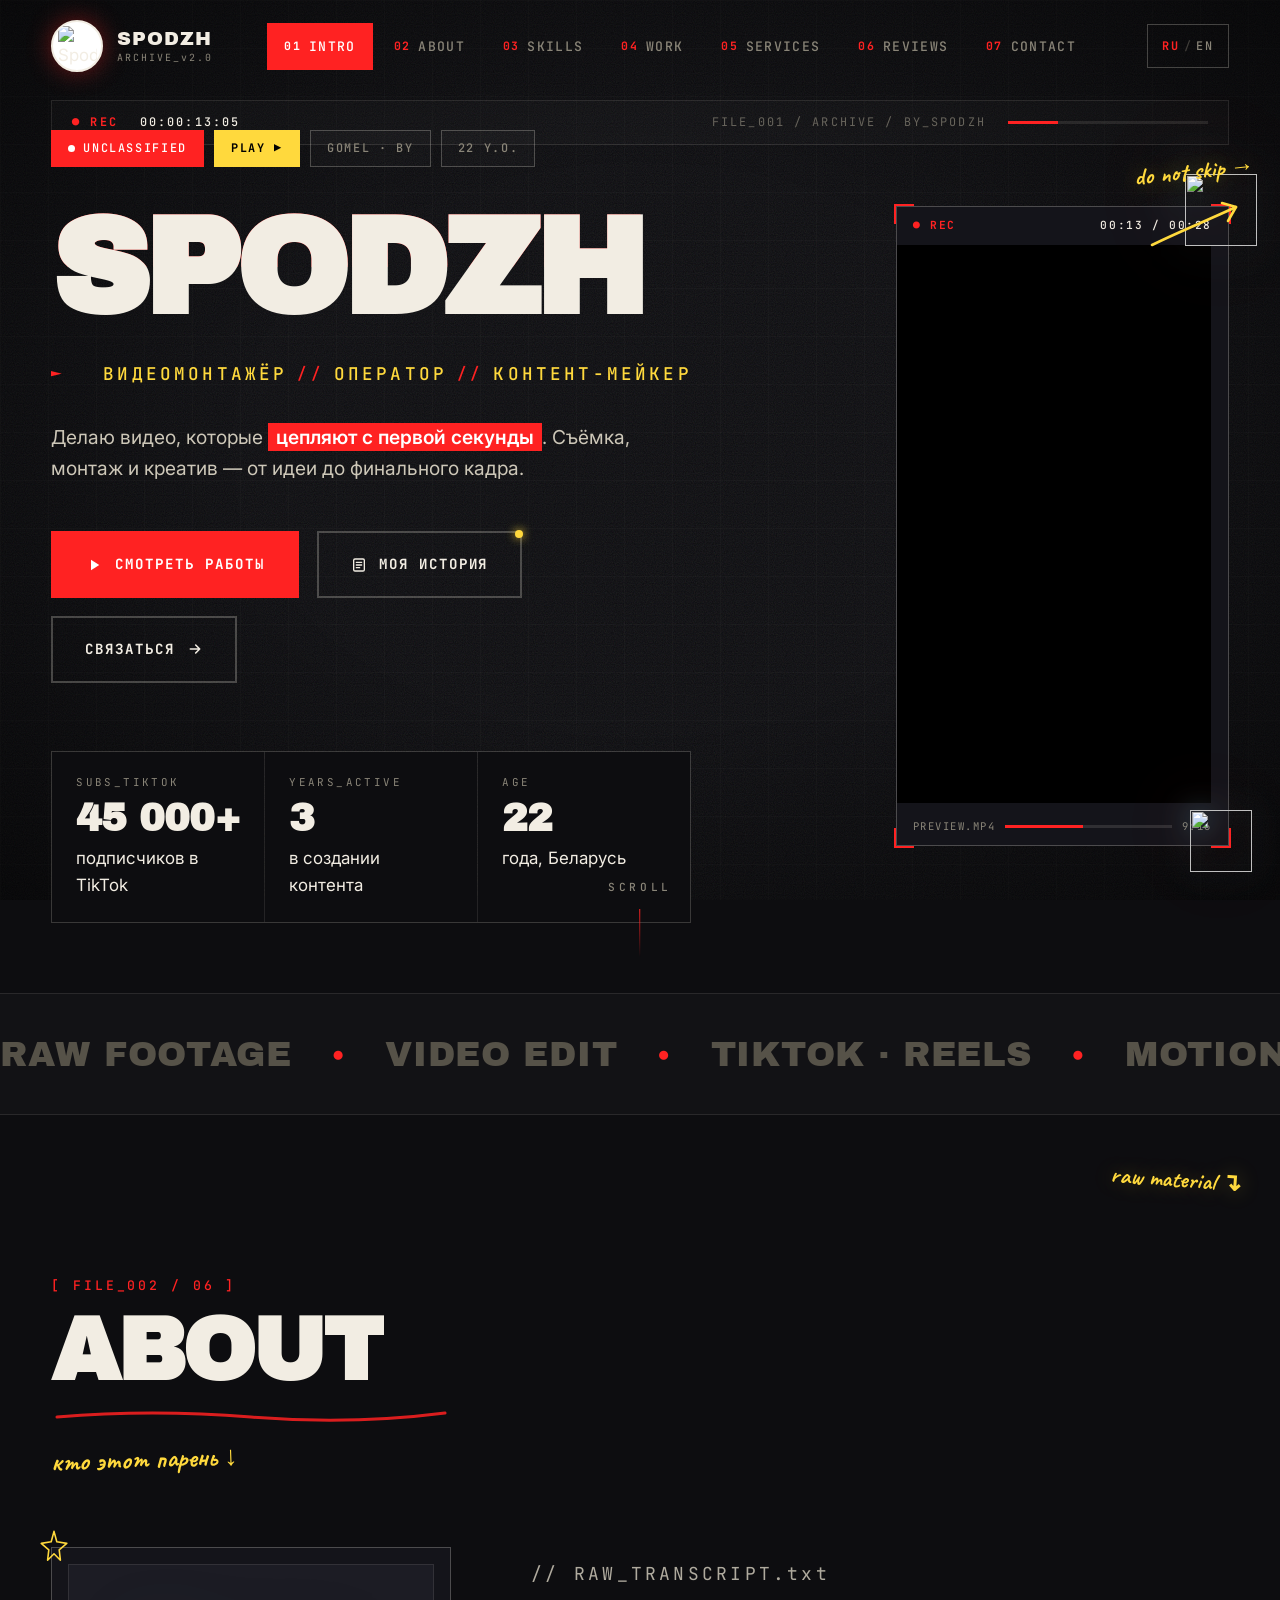
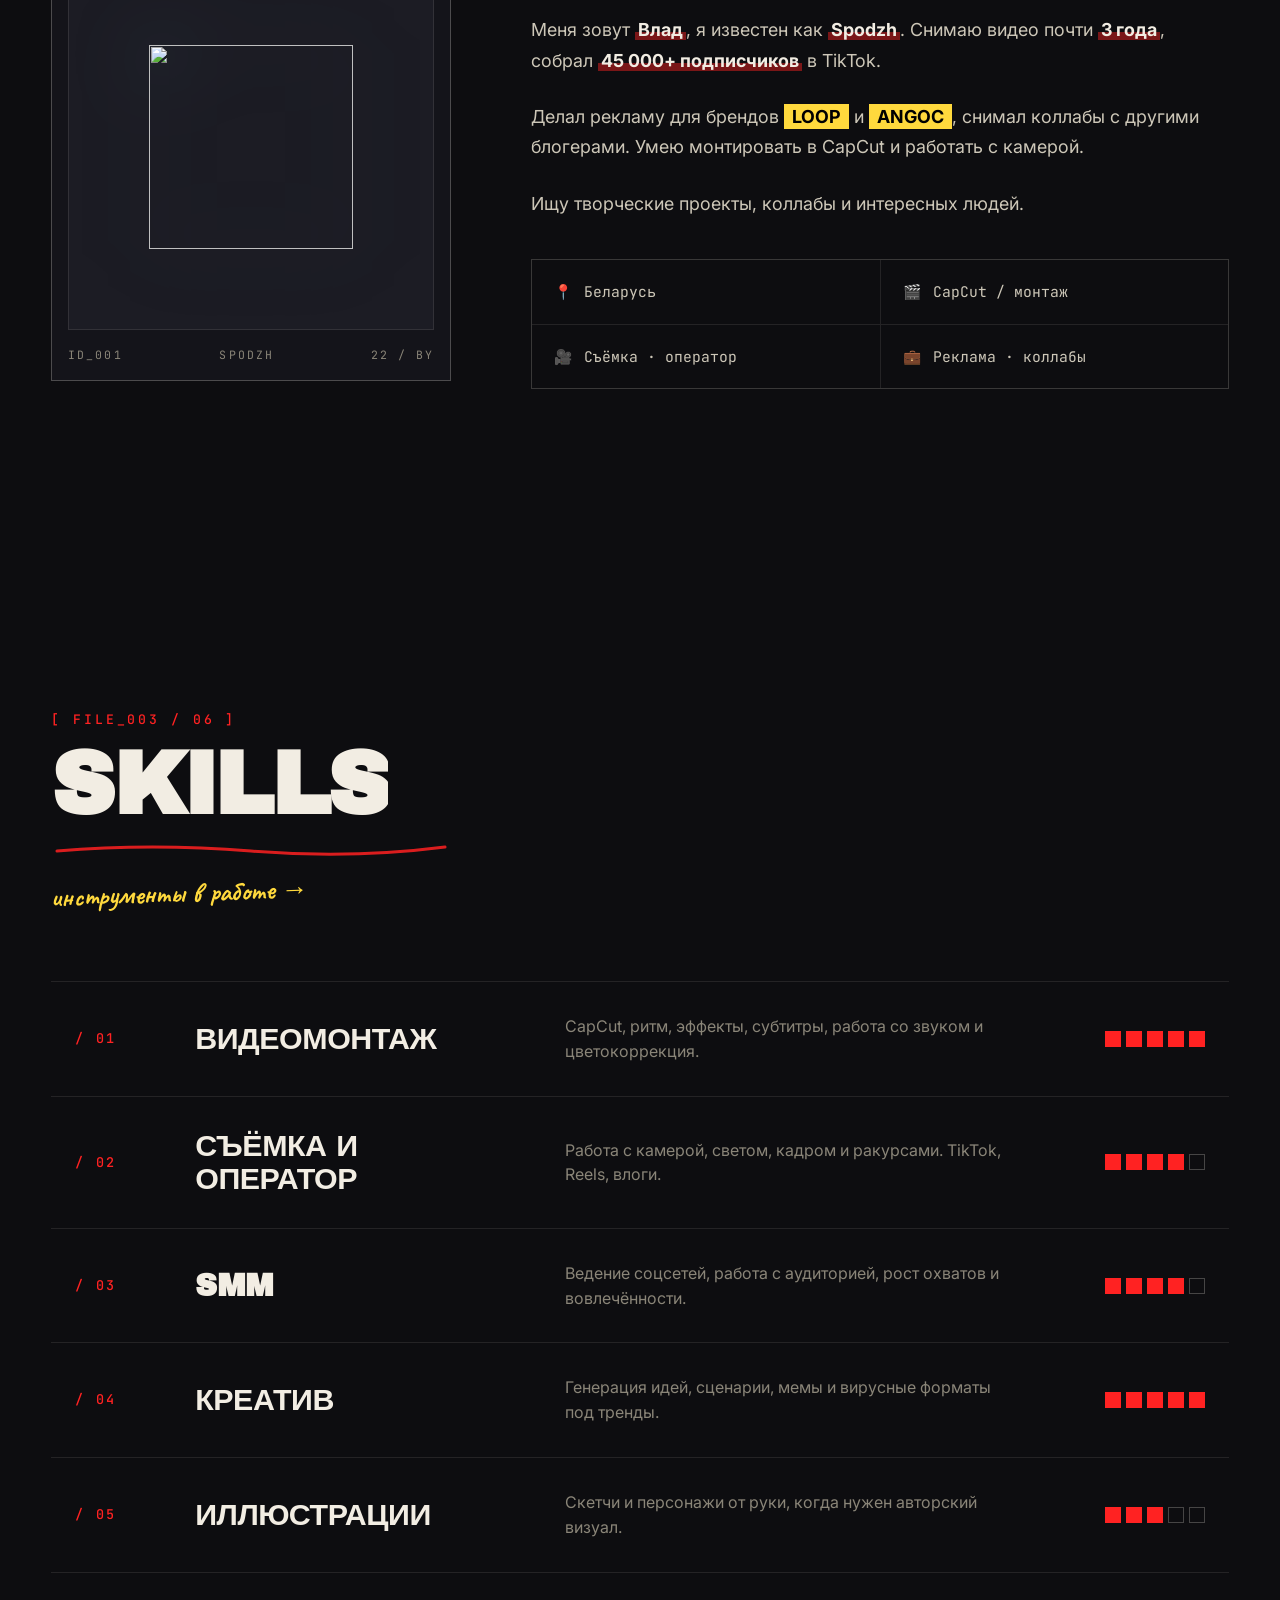
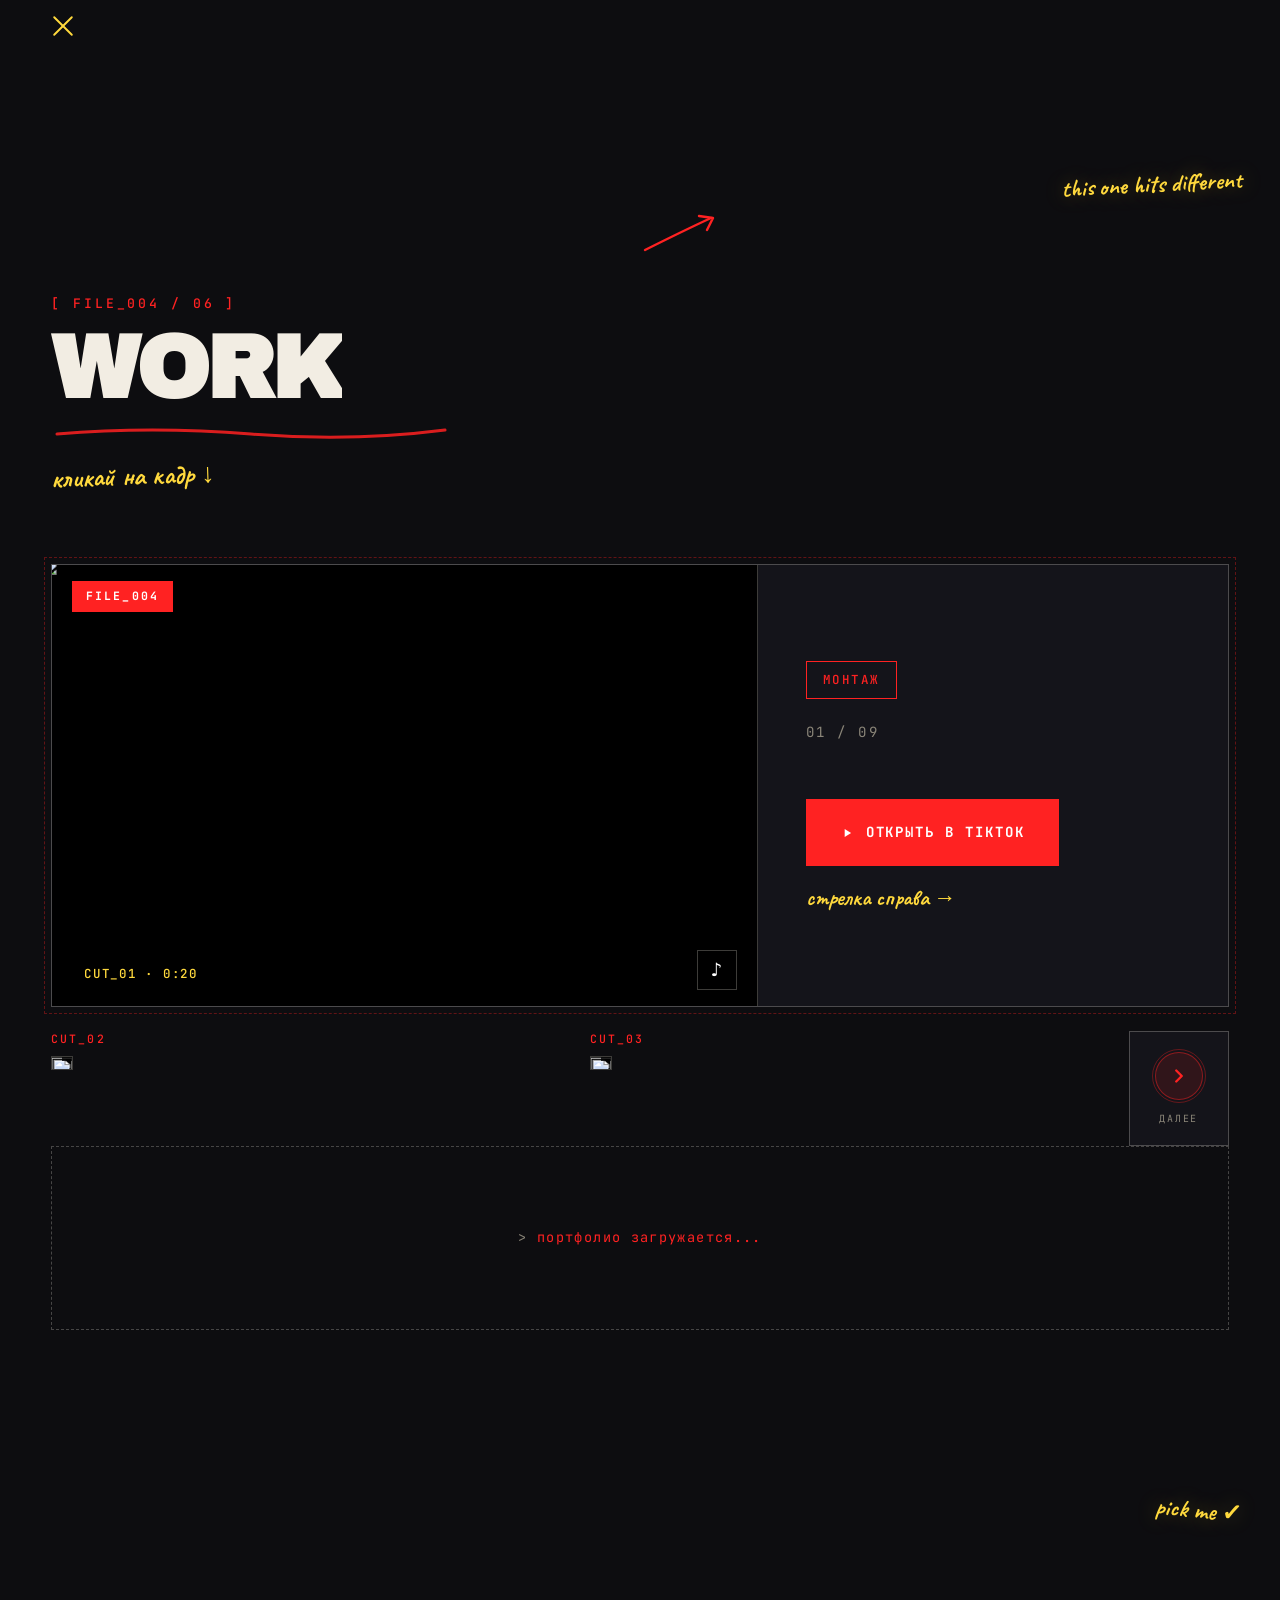
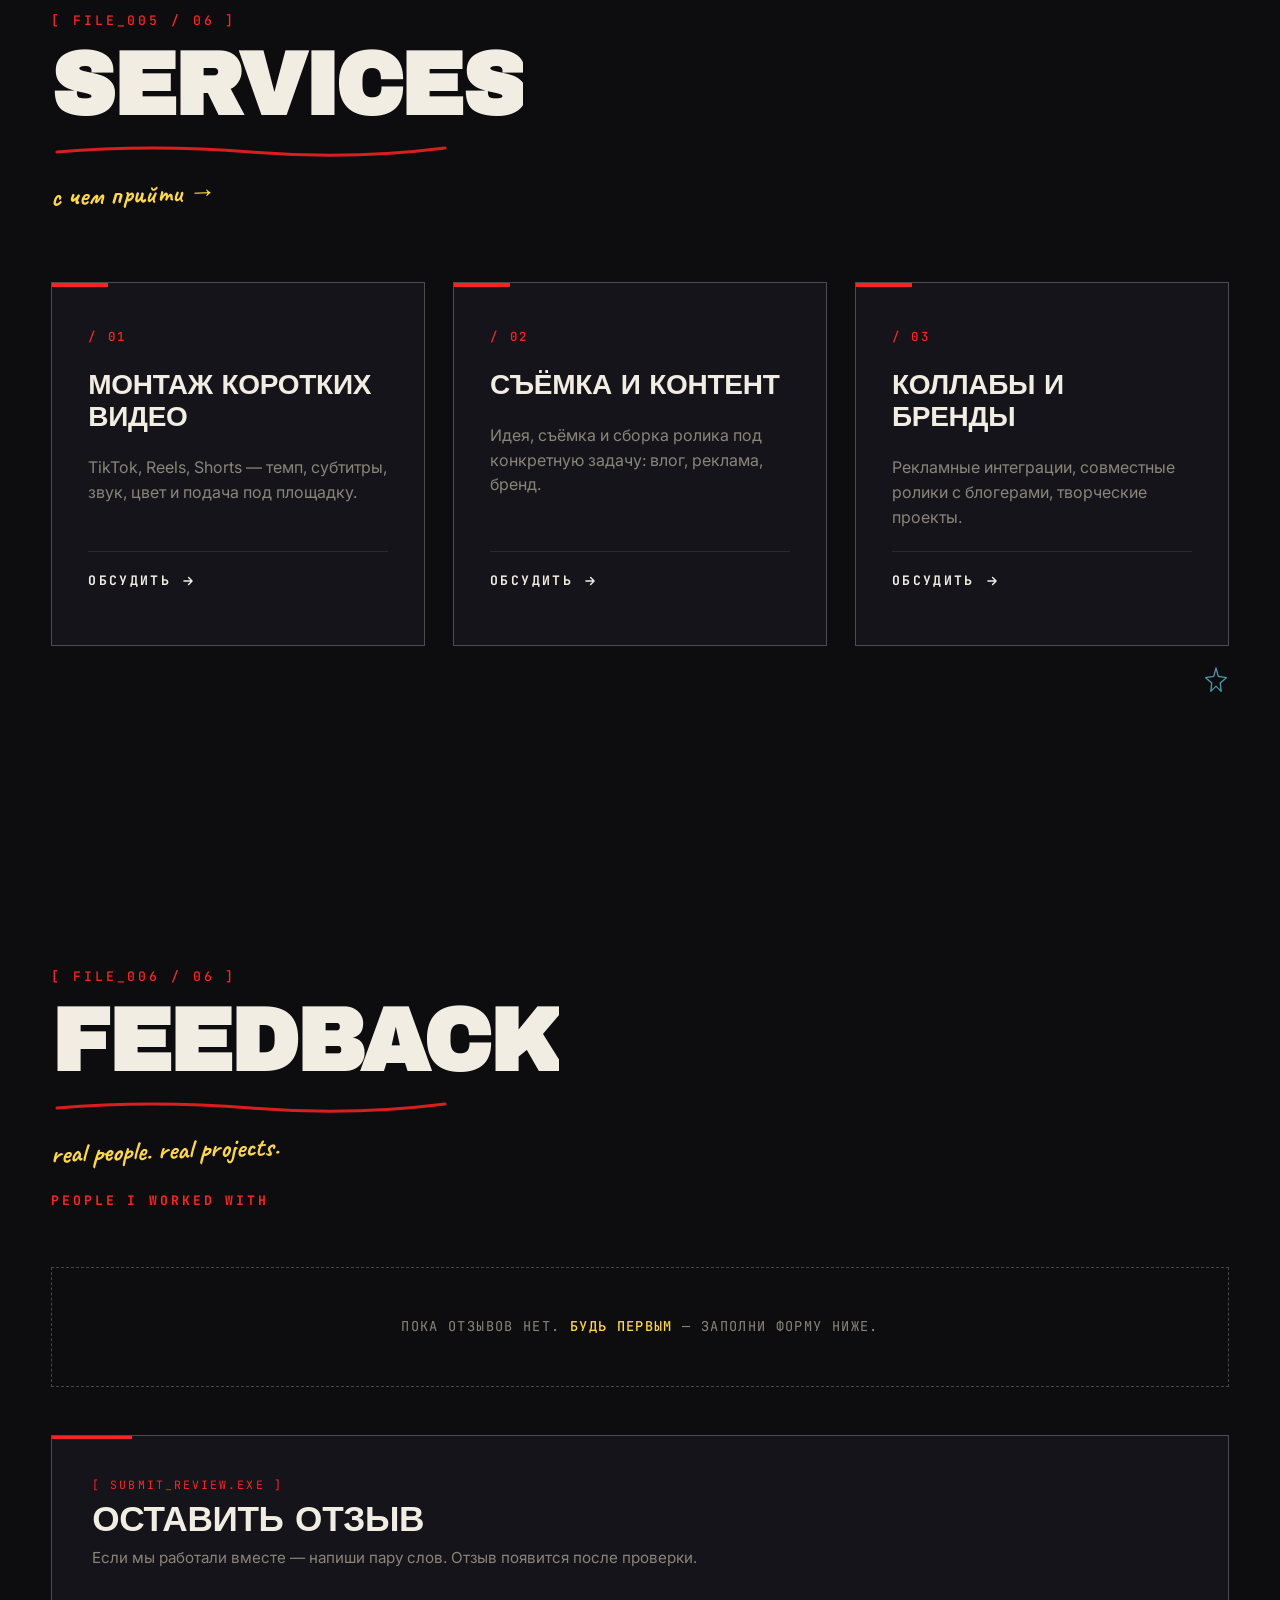
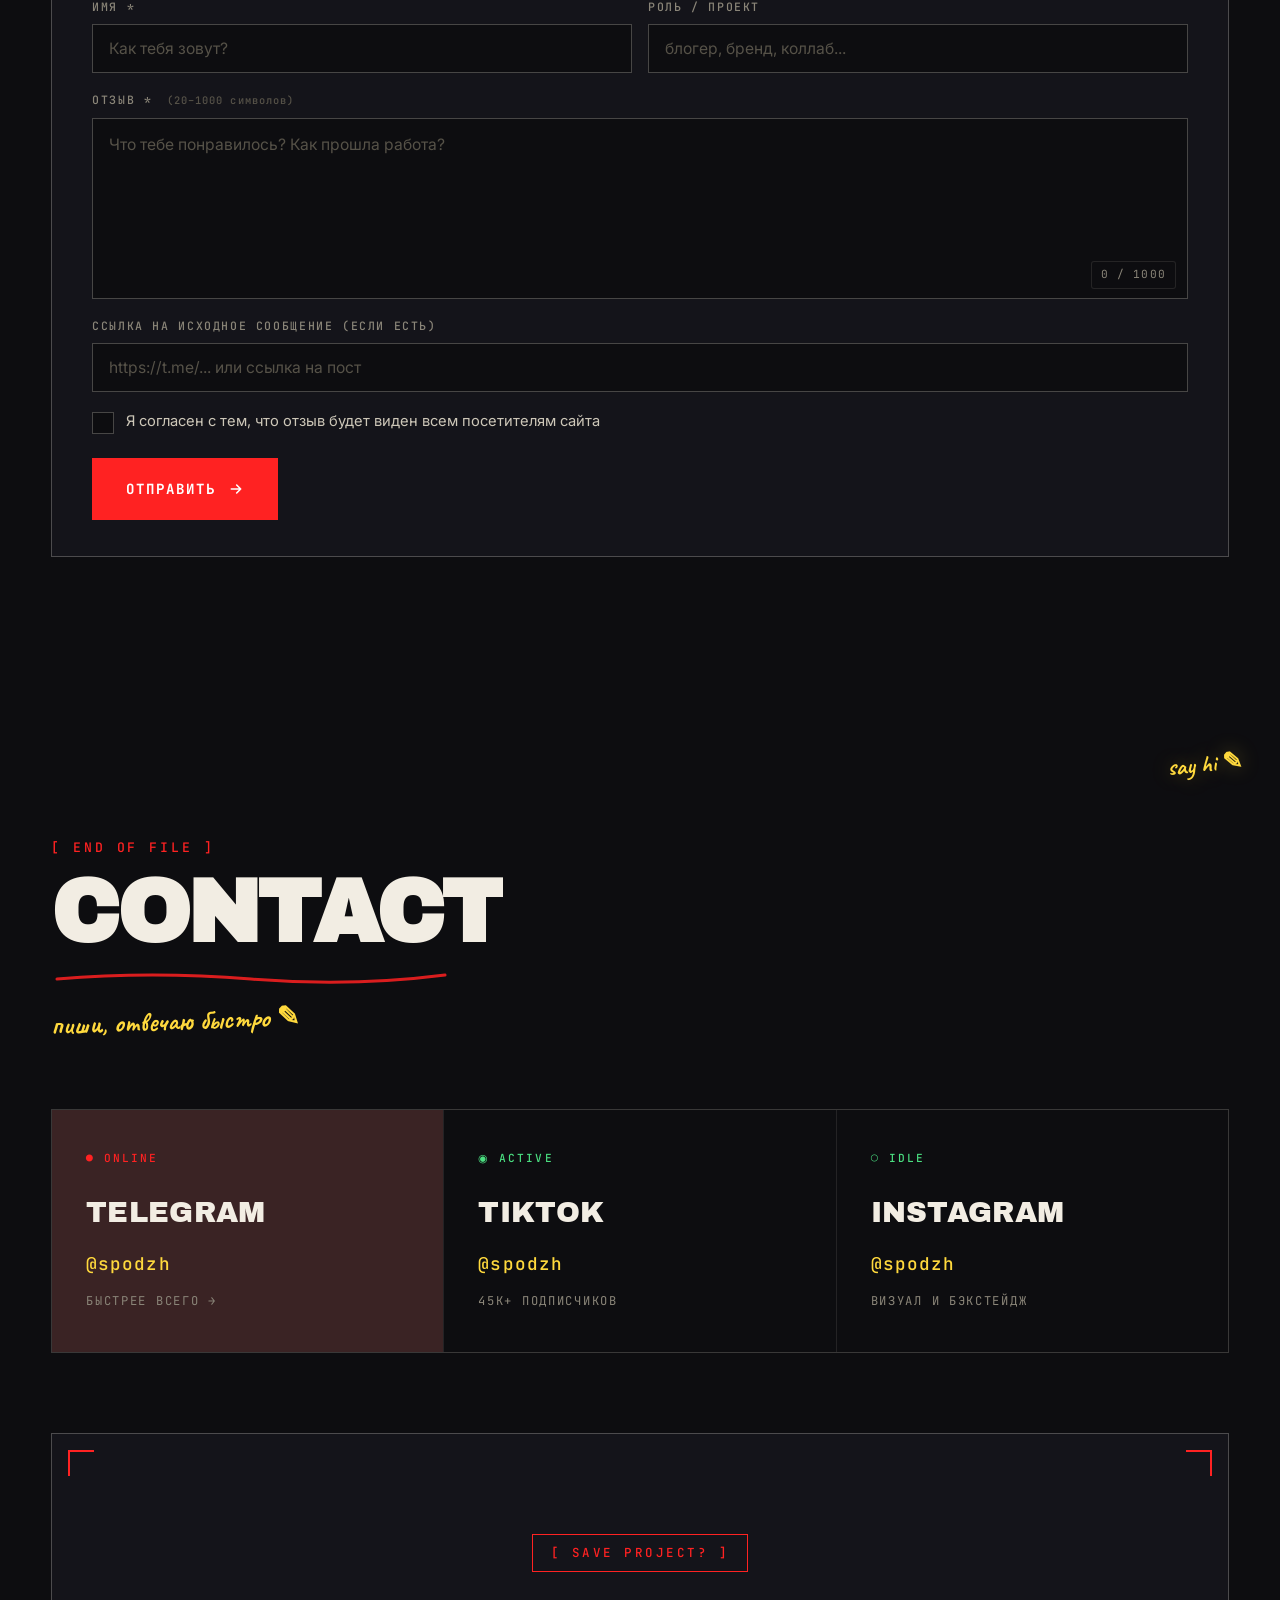
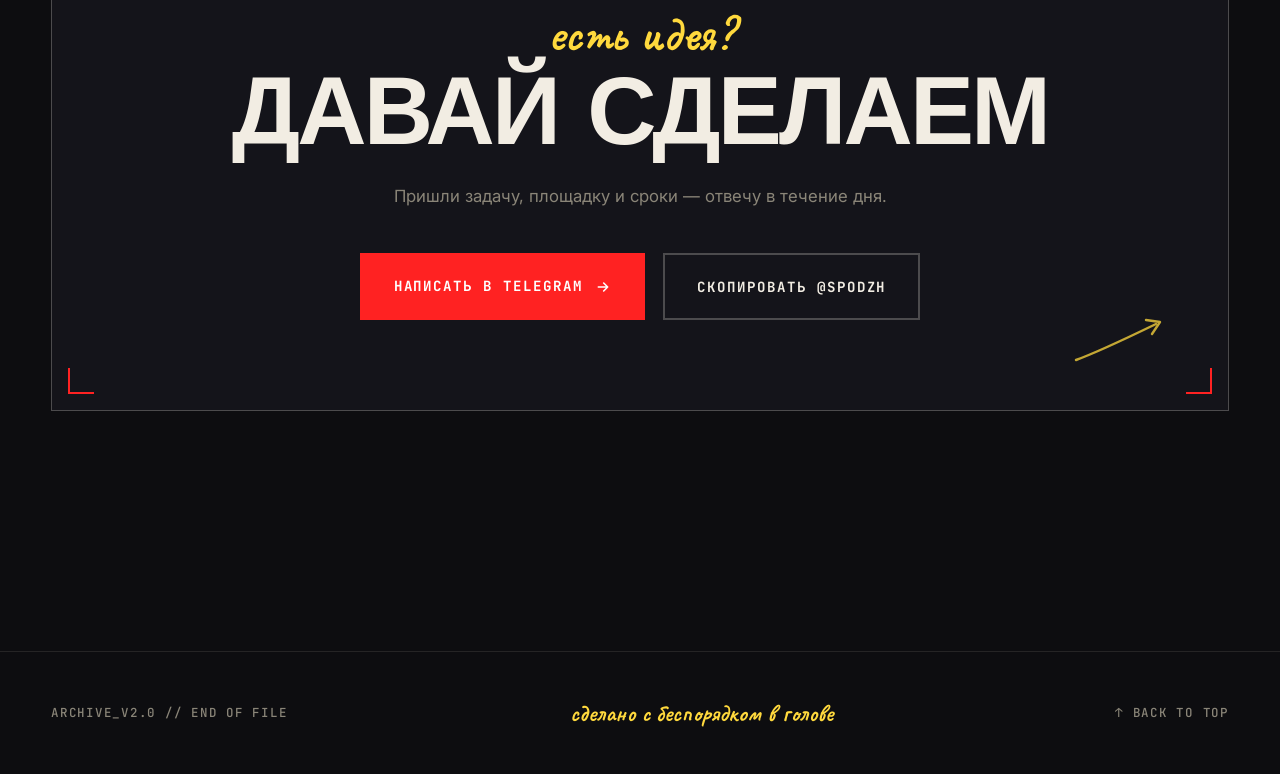
==== index.html @ 29eda2e1 "Add files via upload" ====
<!DOCTYPE html>
<html lang="ru">
<head>
  <meta charset="UTF-8" />
  <meta name="viewport" content="width=device-width, initial-scale=1.0" />
  <title>SPODZH // ARCHIVE_v2.0</title>
  <meta name="description" content="Видеомонтажёр Spodzh. Секретный видеоархив." />

  <link rel="preconnect" href="https://fonts.googleapis.com" />
  <link rel="preconnect" href="https://fonts.gstatic.com" crossorigin />
  <link href="https://fonts.googleapis.com/css2?family=Archivo+Black&family=Caveat:wght@600;700&family=Inter:wght@400;500;600;700&family=JetBrains+Mono:wght@400;500;700&display=swap" rel="stylesheet" />

  <link rel="stylesheet" href="css/base.css" />
  <link rel="stylesheet" href="css/components.css" />
  <link rel="stylesheet" href="css/sections.css" />
  <link rel="stylesheet" href="css/responsive.css" />
  <link rel="stylesheet" href="css/interactive.css" />
  <link rel="stylesheet" href="css/corrupted.css" />
  <link rel="stylesheet" href="css/reviews.css" />
</head>
<body>

  <!-- ================= ПРЕЛОАДЕР / ЭКРАН РЕНДЕРА ================= -->
  <div class="loader" id="loader">
    <div class="loader-inner">
      <img src="https://i.ibb.co/G46gG6hM/SPODZHLOGO.png" alt="" class="loader-logo"
           style="width:110px !important;height:110px !important;max-width:110px !important;max-height:110px !important;object-fit:contain !important;display:block !important;" />
      <div class="loader-bar" style="width:280px;height:3px;background:rgba(242,237,227,.1);overflow:hidden;margin-top:22px;">
        <span id="renderBar" style="display:block;height:100%;width:0;background:#ff2222;transition:width .4s linear;"></span>
      </div>
      <p class="loader-text" id="renderText" style="font-family:'JetBrains Mono',monospace;font-size:0.72rem;letter-spacing:0.25em;color:#8a8578;text-transform:uppercase;margin-top:16px;">INITIALIZING_RENDER...</p>
      <p class="loader-percent" id="renderPercent" style="font-family:'JetBrains Mono',monospace;font-size:0.62rem;letter-spacing:0.3em;color:#ff2222;margin-top:6px;">000%</p>
    </div>
  </div>
  <style>
    #loader { position: fixed; inset: 0; background: #0d0d10; z-index: 9999;
              display: flex; align-items: center; justify-content: center;
              transition: opacity .4s ease, visibility .4s ease; }
    #loader.hidden { opacity: 0; visibility: hidden; pointer-events: none; }
    #loader.done  { display: none !important; }
  </style>
  <script>
    (function () {
      var l = document.getElementById('loader');
      var bar = document.getElementById('renderBar');
      var txt = document.getElementById('renderText');
      var pct = document.getElementById('renderPercent');
      if (!l) return;

      // Сценарий "рендера"
      var stages = [
        { at: 0,    text: 'INITIALIZING_RENDER...' },
        { at: 400,  text: 'LOADING_FOOTAGE...' },
        { at: 800,  text: 'RENDERING_CUTS...' },
        { at: 1300, text: 'ENCODING_STREAM...' },
        { at: 1700, text: 'FINALIZING...' }
      ];

      stages.forEach(function (s) {
        setTimeout(function () {
          if (txt) txt.textContent = s.text;
        }, s.at);
      });

      // Прогресс-бар
      var start = performance.now();
      var total = 1900;
      function tick(now) {
        var p = Math.min((now - start) / total, 1);
        var eased = 1 - Math.pow(1 - p, 2.2);
        var pctVal = Math.floor(eased * 100);
        if (bar) bar.style.width = pctVal + '%';
        if (pct) pct.textContent = String(pctVal).padStart(3, '0') + '%';
        if (p < 1) requestAnimationFrame(tick);
      }
      requestAnimationFrame(tick);

      setTimeout(function () {
        l.classList.add('hidden');
        setTimeout(function () { l.classList.add('done'); }, 500);
      }, 2000);

      window.addEventListener('load', function () {
        setTimeout(function () {
          l.classList.add('hidden', 'done');
        }, 600);
      });
    })();
  </script>

  <!-- ================= ФОН ================= -->
  <div class="bg-grid" aria-hidden="true"></div>
  <div class="bg-scanlines" aria-hidden="true"></div>
  <div class="bg-noise" aria-hidden="true"></div>
  <div class="bg-vignette" aria-hidden="true"></div>

  <!-- ================= СКРОЛЛ-ПРОГРЕСС ================= -->
  <div class="scroll-progress" id="scrollProgress"></div>

  <!-- ================= NAVBAR ================= -->
  <header class="navbar" id="navbar">
    <div class="nav-container">
      <a href="#home" class="logo" id="logoTrigger">
        <span class="logo-mark">
          <img src="https://i.ibb.co/G46gG6hM/SPODZHLOGO.png" alt="Spodzh" />
        </span>
        <span class="logo-text">
          SPODZH
          <small>ARCHIVE_v2.0</small>
        </span>
      </a>

      <nav class="nav-links" id="navLinks">
        <a href="#home" data-nav="home"><b>01</b> INTRO</a>
        <a href="#about" data-nav="about"><b>02</b> ABOUT</a>
        <a href="#skills" data-nav="skills"><b>03</b> SKILLS</a>
        <a href="#projects" data-nav="projects"><b>04</b> WORK</a>
        <a href="#services" data-nav="services"><b>05</b> SERVICES</a>
        <a href="#reviews" data-nav="reviews"><b>06</b> REVIEWS</a>
        <a href="#contacts" data-nav="contacts"><b>07</b> CONTACT</a>
      </nav>

      <div class="nav-actions">
        <button class="lang-switch" id="langSwitch" type="button" aria-label="Switch language">
          <span class="lang-switch__current" id="langCurrent">RU</span>
          <span class="lang-switch__divider">/</span>
          <span class="lang-switch__other" id="langOther">EN</span>
        </button>

        <button class="burger" id="burger" aria-label="Menu">
          <span></span><span></span><span></span>
        </button>
      </div>
    </div>
  </header>

  <!-- ================= HERO ================= -->
  <section class="hero" id="home">

    <div class="hero-timeline" aria-hidden="true">
      <span class="hero-timeline__rec">● REC</span>
      <span class="hero-timeline__tc" id="heroTimecode">00:00:00:12</span>
      <span class="hero-timeline__num">FILE_001 / ARCHIVE / BY_SPODZH</span>
      <span class="hero-timeline__bar"><i></i></span>
    </div>

    <div class="container hero-inner">
      <div class="hero-grid">

        <div class="hero-content">

          <div class="hero-meta reveal">
            <span class="chip chip--red">UNCLASSIFIED</span>
            <span class="chip chip--yellow">PLAY ▶</span>
            <span class="chip">GOMEL · BY</span>
            <span class="chip">22 y.o.</span>
          </div>

          <h1 class="hero-title reveal" data-text="SPODZH">
            <span class="hero-title__main">SPODZH</span>
            <span class="hero-title__glitch" aria-hidden="true">SPODZH</span>
          </h1>

          <div class="hero-subtitle reveal" data-i18n="hero_sub">
            <span>видеомонтажёр</span>
            <span class="dot-slash">//</span>
            <span>оператор</span>
            <span class="dot-slash">//</span>
            <span>контент-мейкер</span>
          </div>

          <p class="hero-desc reveal" data-i18n="hero_desc">
            Делаю видео, которые <span class="hl">цепляют с первой секунды</span>.
            Съёмка, монтаж и креатив — от идеи до финального кадра.
          </p>

          <div class="hero-actions reveal">
            <a href="#projects" class="btn btn--primary magnetic">
              <svg viewBox="0 0 24 24" width="18" height="18" fill="currentColor"><path d="M8 5v14l11-7z"/></svg>
              <span data-i18n="btn_view_works">СМОТРЕТЬ РАБОТЫ</span>
            </a>
            <a href="story.html" class="btn btn--ghost magnetic btn--story">
              <svg viewBox="0 0 24 24" width="16" height="16" fill="none" stroke="currentColor" stroke-width="2"><path d="M4 5a2 2 0 012-2h12a2 2 0 012 2v14a2 2 0 01-2 2H6a2 2 0 01-2-2V5z M8 8h8M8 12h8M8 16h5" stroke-linecap="round"/></svg>
              <span data-i18n="btn_story">МОЯ ИСТОРИЯ</span>
            </a>
            <a href="#contacts" class="btn btn--ghost magnetic">
              <span data-i18n="btn_contact">СВЯЗАТЬСЯ</span>
              <svg viewBox="0 0 24 24" width="16" height="16" fill="none" stroke="currentColor" stroke-width="2.4"><path d="M5 12h14M13 6l6 6-6 6" stroke-linecap="round" stroke-linejoin="round"/></svg>
            </a>
          </div>

          <div class="hero-stats reveal">
            <div class="stat">
              <span class="stat__label">SUBS_TIKTOK</span>
              <strong data-count="45000" data-suffix="+">0</strong>
              <span data-i18n="stat_subs">подписчиков в TikTok</span>
            </div>
            <div class="stat">
              <span class="stat__label">YEARS_ACTIVE</span>
              <strong data-count="3" data-suffix="">0</strong>
              <span data-i18n="stat_years">в создании контента</span>
            </div>
            <div class="stat">
              <span class="stat__label">AGE</span>
              <strong>22</strong>
              <span data-i18n="stat_age">года, Беларусь</span>
            </div>
          </div>
        </div>

        <div class="hero-preview reveal">
          <div class="preview-frame">
            <span class="preview-corner preview-corner--tl"></span>
            <span class="preview-corner preview-corner--tr"></span>
            <span class="preview-corner preview-corner--bl"></span>
            <span class="preview-corner preview-corner--br"></span>

            <div class="preview-header">
              <span class="preview-rec">● REC</span>
              <span class="preview-tc" id="previewTime">00:12 / 00:28</span>
            </div>

            <div class="preview-media">
              <video src="assets/hero.mp4" autoplay muted loop playsinline></video>
            </div>

            <div class="preview-footer">
              <span>PREVIEW.mp4</span>
              <span class="preview-progress"><i id="previewProgress"></i></span>
              <span>9:16</span>
            </div>
          </div>

          <div class="hero-ghost">
            <img src="https://i.ibb.co/G46gG6hM/SPODZHLOGO.png" alt="" />
          </div>
        </div>

      </div>
    </div>

    <div class="scroll-hint">
      <span>SCROLL</span>
      <div class="scroll-hint__line"></div>
    </div>
  </section>

  <!-- ================= MARQUEE ================= -->
  <div class="marquee" aria-hidden="true">
    <div class="marquee-track">
      <span>RAW FOOTAGE</span><span class="marquee__dot">●</span>
      <span>VIDEO EDIT</span><span class="marquee__dot">●</span>
      <span>TIKTOK · REELS</span><span class="marquee__dot">●</span>
      <span>MOTION</span><span class="marquee__dot">●</span>
      <span>COLLABS</span><span class="marquee__dot">●</span>
      <span>AD CAMPAIGN</span><span class="marquee__dot">●</span>
      <span>RAW FOOTAGE</span><span class="marquee__dot">●</span>
      <span>VIDEO EDIT</span><span class="marquee__dot">●</span>
      <span>TIKTOK · REELS</span><span class="marquee__dot">●</span>
      <span>MOTION</span><span class="marquee__dot">●</span>
      <span>COLLABS</span><span class="marquee__dot">●</span>
      <span>AD CAMPAIGN</span><span class="marquee__dot">●</span>
    </div>
  </div>

  <!-- ================= ABOUT ================= -->
  <section class="section about" id="about">
    <div class="container">

      <header class="sec-head reveal">
        <span class="sec-head__num">[ FILE_002 / 06 ]</span>
        <h2 class="sec-head__title">
          <span class="mask-line">ABOUT</span>
        </h2>
        <svg class="sec-head__underline" viewBox="0 0 400 20" aria-hidden="true">
          <path d="M6 12 Q 100 4, 200 12 T 394 8" fill="none" stroke="#ff2222" stroke-width="3" stroke-linecap="round" pathLength="1" class="draw"/>
        </svg>
        <span class="sec-head__note hand" data-i18n="about_note">кто этот парень ↓</span>
      </header>

      <div class="about-grid">
        <div class="about-photo reveal">
          <div class="photo-censor">
            <div class="photo-censor__media">
              <img src="https://i.ibb.co/G46gG6hM/SPODZHLOGO.png" alt="" />
            </div>
            <div class="photo-censor__meta">
              <span>ID_001</span>
              <span>SPODZH</span>
              <span>22 / BY</span>
            </div>
          </div>
        </div>

        <div class="about-text reveal">
          <p class="about-text__pre">// RAW_TRANSCRIPT.txt</p>
          <p data-i18n="about_p1">
            Меня зовут <strong>Влад</strong>, я известен как <strong>Spodzh</strong>.
            Снимаю видео почти <strong>3 года</strong>, собрал <strong>45 000+ подписчиков</strong> в TikTok.
          </p>
          <p data-i18n="about_p2">
            Делал рекламу для брендов <span class="hl hl--yellow">LOOP</span> и
            <span class="hl hl--yellow">ANGOC</span>, снимал коллабы с другими блогерами.
            Умею монтировать в CapCut и работать с камерой.
          </p>
          <p data-i18n="about_p3">
            Ищу творческие проекты, коллабы и интересных людей.
          </p>

          <div class="about-facts">
            <div class="fact"><span>📍</span> <span data-i18n="fact_country">Беларусь</span></div>
            <div class="fact"><span>🎬</span> <span data-i18n="fact_edit">CapCut / монтаж</span></div>
            <div class="fact"><span>🎥</span> <span data-i18n="fact_shoot">Съёмка · оператор</span></div>
            <div class="fact"><span>💼</span> <span data-i18n="fact_ads">Реклама · коллабы</span></div>
          </div>
        </div>
      </div>
    </div>
  </section>

  <!-- ================= SKILLS ================= -->
  <section class="section skills" id="skills">
    <div class="container">

      <header class="sec-head reveal">
        <span class="sec-head__num">[ FILE_003 / 06 ]</span>
        <h2 class="sec-head__title">
          <span class="mask-line">SKILLS</span>
        </h2>
        <svg class="sec-head__underline" viewBox="0 0 400 20" aria-hidden="true">
          <path d="M6 12 Q 100 4, 200 12 T 394 8" fill="none" stroke="#ff2222" stroke-width="3" stroke-linecap="round" pathLength="1" class="draw"/>
        </svg>
        <span class="sec-head__note hand" data-i18n="skills_note">инструменты в работе →</span>
      </header>

      <div class="skills-list">
        <article class="skill-row reveal">
          <span class="skill-row__num">/ 01</span>
          <h3 class="skill-row__title" data-i18n="skill1_title">Видеомонтаж</h3>
          <p class="skill-row__desc" data-i18n="skill1_desc">CapCut, ритм, эффекты, субтитры, работа со звуком и цветокоррекция.</p>
          <span class="skill-row__level"><i></i><i></i><i></i><i></i><i></i></span>
        </article>

        <article class="skill-row reveal">
          <span class="skill-row__num">/ 02</span>
          <h3 class="skill-row__title" data-i18n="skill2_title">Съёмка и оператор</h3>
          <p class="skill-row__desc" data-i18n="skill2_desc">Работа с камерой, светом, кадром и ракурсами. TikTok, Reels, влоги.</p>
          <span class="skill-row__level"><i></i><i></i><i></i><i></i><i class="off"></i></span>
        </article>

        <article class="skill-row reveal">
          <span class="skill-row__num">/ 03</span>
          <h3 class="skill-row__title" data-i18n="skill3_title">SMM</h3>
          <p class="skill-row__desc" data-i18n="skill3_desc">Ведение соцсетей, работа с аудиторией, рост охватов и вовлечённости.</p>
          <span class="skill-row__level"><i></i><i></i><i></i><i></i><i class="off"></i></span>
        </article>

        <article class="skill-row reveal">
          <span class="skill-row__num">/ 04</span>
          <h3 class="skill-row__title" data-i18n="skill4_title">Креатив</h3>
          <p class="skill-row__desc" data-i18n="skill4_desc">Генерация идей, сценарии, мемы и вирусные форматы под тренды.</p>
          <span class="skill-row__level"><i></i><i></i><i></i><i></i><i></i></span>
        </article>

        <article class="skill-row reveal">
          <span class="skill-row__num">/ 05</span>
          <h3 class="skill-row__title" data-i18n="skill5_title">Иллюстрации</h3>
          <p class="skill-row__desc" data-i18n="skill5_desc">Скетчи и персонажи от руки, когда нужен авторский визуал.</p>
          <span class="skill-row__level"><i></i><i></i><i></i><i class="off"></i><i class="off"></i></span>
        </article>
      </div>
    </div>
  </section>

  <!-- ================= PROJECTS ================= -->
  <section class="section projects-new" id="projects">
    <div class="container">

      <header class="sec-head reveal">
        <span class="sec-head__num">[ FILE_004 / 06 ]</span>
        <h2 class="sec-head__title">
          <span class="mask-line">WORK</span>
        </h2>
        <svg class="sec-head__underline" viewBox="0 0 400 20" aria-hidden="true">
          <path d="M6 12 Q 100 4, 200 12 T 394 8" fill="none" stroke="#ff2222" stroke-width="3" stroke-linecap="round" pathLength="1" class="draw"/>
        </svg>
        <span class="sec-head__note hand" data-i18n="work_note">кликай на кадр ↓</span>
      </header>

      <article class="featured reveal" id="featuredCard">
        <div class="featured__media">
          <img id="featuredImg" src="" alt="" />
          <div class="featured__tc" id="featuredTc">CUT_01 · 0:20</div>
          <div class="featured__badge">FILE_004</div>
          <span class="featured__new" id="featuredNew" hidden data-i18n="new_badge">НОВОЕ</span>
          <span class="featured__social">♪</span>
        </div>

        <div class="featured__info">
          <span class="featured__label" id="featuredLabel">МОНТАЖ</span>
          <span class="featured__index" id="featuredIndex">01 / 09</span>
          <div class="featured__meta" id="featuredMeta"></div>
          <div class="featured__actions">
            <a class="btn btn--primary" id="featuredLink" href="#" target="_blank" rel="noopener">
              <svg viewBox="0 0 24 24" width="14" height="14" fill="currentColor"><path d="M8 5v14l11-7z"/></svg>
              <span data-i18n="btn_open_tiktok">ОТКРЫТЬ В TIKTOK</span>
            </a>
            <span class="featured__hint hand" data-i18n="work_hint">стрелка справа →</span>
          </div>
        </div>
      </article>

      <div class="work-row reveal" id="workRow">

        <button class="work-mini" id="miniLeft" aria-label="Previous video">
          <span class="work-mini__num">CUT_02</span>
          <span class="work-mini__thumb">
            <img id="miniLeftImg" src="" alt="" />
            <span class="work-mini__new" id="miniLeftNew" hidden>НОВОЕ</span>
            <span class="work-mini__duration" id="miniLeftDur">0:00</span>
          </span>
          <span class="work-mini__tags" id="miniLeftTags"></span>
        </button>

        <button class="work-mini" id="miniRight" aria-label="Next video">
          <span class="work-mini__num">CUT_03</span>
          <span class="work-mini__thumb">
            <img id="miniRightImg" src="" alt="" />
            <span class="work-mini__new" id="miniRightNew" hidden>НОВОЕ</span>
            <span class="work-mini__duration" id="miniRightDur">0:00</span>
          </span>
          <span class="work-mini__tags" id="miniRightTags"></span>
        </button>

        <button class="work-next" id="workNext" aria-label="Next video">
          <span class="work-next__arrow" aria-hidden="true">
            <svg viewBox="0 0 24 24" fill="none" stroke="currentColor" stroke-width="2.6">
              <path d="M9 6l6 6-6 6" stroke-linecap="round" stroke-linejoin="round"/>
            </svg>
          </span>
          <span class="work-next__label" data-i18n="work_next">далее</span>
        </button>

      </div>

      <div class="work-empty" id="workEmpty" hidden>
        <span class="work-empty__text">> <i data-i18n="work_loading">портфолио загружается...</i></span>
      </div>

    </div>
  </section>

  <!-- ================= SERVICES ================= -->
  <section class="section services" id="services">
    <div class="container">

      <header class="sec-head reveal">
        <span class="sec-head__num">[ FILE_005 / 06 ]</span>
        <h2 class="sec-head__title">
          <span class="mask-line">SERVICES</span>
        </h2>
        <svg class="sec-head__underline" viewBox="0 0 400 20" aria-hidden="true">
          <path d="M6 12 Q 100 4, 200 12 T 394 8" fill="none" stroke="#ff2222" stroke-width="3" stroke-linecap="round" pathLength="1" class="draw"/>
        </svg>
        <span class="sec-head__note hand" data-i18n="services_note">с чем прийти →</span>
      </header>

      <div class="services-list">
        <article class="service-card reveal">
          <span class="service-card__num">/ 01</span>
          <h3 data-i18n="service1_title">Монтаж коротких видео</h3>
          <p data-i18n="service1_desc">TikTok, Reels, Shorts — темп, субтитры, звук, цвет и подача под площадку.</p>
          <a href="https://t.me/spodzh" target="_blank" class="service-card__cta">
            <span data-i18n="service_cta">ОБСУДИТЬ</span>
            <svg viewBox="0 0 24 24" width="14" height="14" fill="none" stroke="currentColor" stroke-width="2.4"><path d="M5 12h14M13 6l6 6-6 6" stroke-linecap="round" stroke-linejoin="round"/></svg>
          </a>
        </article>

        <article class="service-card reveal">
          <span class="service-card__num">/ 02</span>
          <h3 data-i18n="service2_title">Съёмка и контент</h3>
          <p data-i18n="service2_desc">Идея, съёмка и сборка ролика под конкретную задачу: влог, реклама, бренд.</p>
          <a href="https://t.me/spodzh" target="_blank" class="service-card__cta">
            <span data-i18n="service_cta">ОБСУДИТЬ</span>
            <svg viewBox="0 0 24 24" width="14" height="14" fill="none" stroke="currentColor" stroke-width="2.4"><path d="M5 12h14M13 6l6 6-6 6" stroke-linecap="round" stroke-linejoin="round"/></svg>
          </a>
        </article>

        <article class="service-card reveal">
          <span class="service-card__num">/ 03</span>
          <h3 data-i18n="service3_title">Коллабы и бренды</h3>
          <p data-i18n="service3_desc">Рекламные интеграции, совместные ролики с блогерами, творческие проекты.</p>
          <a href="https://t.me/spodzh" target="_blank" class="service-card__cta">
            <span data-i18n="service_cta">ОБСУДИТЬ</span>
            <svg viewBox="0 0 24 24" width="14" height="14" fill="none" stroke="currentColor" stroke-width="2.4"><path d="M5 12h14M13 6l6 6-6 6" stroke-linecap="round" stroke-linejoin="round"/></svg>
          </a>
        </article>
      </div>
    </div>
  </section>

  <!-- ================= REVIEWS ================= -->
  <section class="section reviews" id="reviews">
    <div class="container">
      <header class="sec-head reveal">
        <span class="sec-head__num">[ FILE_006 / 06 ]</span>
        <h2 class="sec-head__title"><span class="mask-line">FEEDBACK</span></h2>
        <svg class="sec-head__underline" viewBox="0 0 400 20" aria-hidden="true">
          <path d="M6 12 Q 100 4, 200 12 T 394 8" fill="none" stroke="#ff2222" stroke-width="3" stroke-linecap="round" pathLength="1" class="draw"/>
        </svg>
        <span class="sec-head__note hand" data-i18n="reviews_note">real people. real projects.</span>
      </header>
      <p class="reviews__sub"><b>PEOPLE I WORKED WITH</b></p>
      <div class="reviews-grid" id="reviewsGrid"></div>
    </div>
  </section>

  <!-- ================= CONTACTS ================= -->
  <section class="section contacts" id="contacts">
    <div class="container">
      <header class="sec-head reveal">
        <span class="sec-head__num">[ END OF FILE ]</span>
        <h2 class="sec-head__title"><span class="mask-line">CONTACT</span></h2>
        <svg class="sec-head__underline" viewBox="0 0 400 20" aria-hidden="true">
          <path d="M6 12 Q 100 4, 200 12 T 394 8" fill="none" stroke="#ff2222" stroke-width="3" stroke-linecap="round" pathLength="1" class="draw"/>
        </svg>
        <span class="sec-head__note hand" data-i18n="contacts_note">пиши, отвечаю быстро ✎</span>
      </header>

      <div class="contacts-grid">
        <a href="https://t.me/spodzh" target="_blank" class="contact-card contact-card--accent reveal">
          <span class="contact-card__status">● ONLINE</span>
          <span class="contact-card__net">TELEGRAM</span>
          <span class="contact-card__handle">@spodzh</span>
          <span class="contact-card__hint" data-i18n="contact_telegram_hint">быстрее всего →</span>
        </a>

        <a href="https://tiktok.com/@spodzh" target="_blank" class="contact-card reveal">
          <span class="contact-card__status">◉ ACTIVE</span>
          <span class="contact-card__net">TIKTOK</span>
          <span class="contact-card__handle">@spodzh</span>
          <span class="contact-card__hint" data-i18n="contact_tiktok_hint">45K+ подписчиков</span>
        </a>

        <a href="https://instagram.com/spodzh" target="_blank" class="contact-card reveal">
          <span class="contact-card__status">◯ IDLE</span>
          <span class="contact-card__net">INSTAGRAM</span>
          <span class="contact-card__handle">@spodzh</span>
          <span class="contact-card__hint" data-i18n="contact_ig_hint">визуал и бэкстейдж</span>
        </a>
      </div>

      <div class="cta-final reveal">
        <div class="cta-final__frame" aria-hidden="true">
          <span class="cta-final__corner cta-final__corner--tl"></span>
          <span class="cta-final__corner cta-final__corner--tr"></span>
          <span class="cta-final__corner cta-final__corner--bl"></span>
          <span class="cta-final__corner cta-final__corner--br"></span>
        </div>

        <span class="cta-final__tag">[ SAVE PROJECT? ]</span>
        <h2 class="cta-final__heading">
          <span class="hand" data-i18n="cta_hand">есть идея?</span>
          <span class="big" data-i18n="cta_big">ДАВАЙ СДЕЛАЕМ</span>
        </h2>
        <p class="cta-final__sub" data-i18n="cta_sub">Пришли задачу, площадку и сроки — отвечу в течение дня.</p>

        <div class="cta-final__actions">
          <a href="https://t.me/spodzh" target="_blank" class="btn btn--primary magnetic">
            <span data-i18n="cta_btn_telegram">НАПИСАТЬ В TELEGRAM</span>
            <svg viewBox="0 0 24 24" width="16" height="16" fill="none" stroke="currentColor" stroke-width="2.4"><path d="M5 12h14M13 6l6 6-6 6" stroke-linecap="round" stroke-linejoin="round"/></svg>
          </a>
          <button class="btn btn--ghost copy-btn" data-copy="@spodzh">
            <span class="copy-label" data-i18n="cta_btn_copy">СКОПИРОВАТЬ @spodzh</span>
          </button>
        </div>

        <svg class="cta-final__ghost-arrow" viewBox="0 0 100 60" aria-hidden="true">
          <path d="M8 50 C 30 42, 55 30, 88 14" fill="none" stroke="#ffd93d" stroke-width="2.4" stroke-linecap="round" pathLength="1" class="draw"/>
          <path d="M78 10 L 92 12 L 84 24" fill="none" stroke="#ffd93d" stroke-width="2.4" stroke-linecap="round" stroke-linejoin="round" pathLength="1" class="draw draw--delay"/>
        </svg>
      </div>
    </div>
  </section>

  <!-- ================= FOOTER ================= -->
  <footer class="footer">
    <div class="container footer-inner">
      <span class="footer__left">ARCHIVE_v2.0 // END OF FILE</span>
      <span class="footer__center hand" data-i18n="footer_text">сделано с беспорядком в голове</span>
      <a href="#home" class="footer__right" data-i18n="footer_top">↑ BACK TO TOP</a>
    </div>
  </footer>

  <!-- ================= ПАСХАЛКА ================= -->
  <div class="easter-egg" id="easterEgg">
    <div class="easter-egg__inner">
      <span class="easter-egg__tag">[ ACCESS GRANTED ]</span>
      <p class="easter-egg__text">Ты нашёл секретный кадр 👻</p>
      <span class="easter-egg__sub">SHHH... только между нами</span>
    </div>
  </div>

  <!-- ================= МОДАЛКА ПРОЕКТА ================= -->
  <div class="project-modal" id="projectModal" aria-hidden="true">
    <div class="project-modal__backdrop" data-close></div>
    <div class="project-modal__dialog">
      <button class="project-modal__close" data-close aria-label="Close">✕</button>
      <div class="project-modal__head">
        <span class="project-modal__code" id="modalCode">CUT_01</span>
        <span class="project-modal__tc" id="modalTc">0:20</span>
      </div>
      <div class="project-modal__media">
        <img id="modalImage" src="" alt="" />
      </div>
      <div class="project-modal__body">
        <div class="project-modal__meta" id="modalMeta"></div>
        <a id="modalLink" href="#" target="_blank" rel="noopener" class="btn btn--primary">
          <span data-i18n="btn_open_tiktok">ОТКРЫТЬ В TIKTOK</span>
          <svg viewBox="0 0 24 24" width="16" height="16" fill="none" stroke="currentColor" stroke-width="2.4"><path d="M5 12h14M13 6l6 6-6 6" stroke-linecap="round" stroke-linejoin="round"/></svg>
        </a>
      </div>
    </div>
  </div>

  <!-- ================= ИНТЕРАКТИВ (V3) ================= -->
  <script src="js/interactive.js"></script>

  <!-- ================= CORRUPTED ARCHIVE ================= -->
  <script src="js/corrupted.js"></script>

  <!-- ================= REVIEWS ================= -->
  <script src="js/reviews.js"></script>

  <!-- ================= ОСНОВНОЙ СКРИПТ ================= -->
  <script>
    (function () {
      'use strict';

      /* ============================================================
         i18n — ПЕРЕВОДЫ (RU / EN)
         ============================================================ */
      var I18N = {
        ru: {
          hero_sub: 'видеомонтажёр<span class="dot-slash">//</span>оператор<span class="dot-slash">//</span>контент-мейкер',
          hero_desc: 'Делаю видео, которые <span class="hl">цепляют с первой секунды</span>. Съёмка, монтаж и креатив — от идеи до финального кадра.',
          btn_view_works: 'СМОТРЕТЬ РАБОТЫ',
          btn_story: 'МОЯ ИСТОРИЯ',
          btn_contact: 'СВЯЗАТЬСЯ',
          btn_open_tiktok: 'ОТКРЫТЬ В TIKTOK',
          stat_subs: 'подписчиков в TikTok',
          stat_years: 'в создании контента',
          stat_age: 'года, Беларусь',
          about_note: 'кто этот парень ↓',
          about_p1: 'Меня зовут <strong>Влад</strong>, я известен как <strong>Spodzh</strong>. Снимаю видео почти <strong>3 года</strong>, собрал <strong>45 000+ подписчиков</strong> в TikTok.',
          about_p2: 'Делал рекламу для брендов <span class="hl hl--yellow">LOOP</span> и <span class="hl hl--yellow">ANGOC</span>, снимал коллабы с другими блогерами. Умею монтировать в CapCut и работать с камерой.',
          about_p3: 'Ищу творческие проекты, коллабы и интересных людей.',
          fact_country: 'Беларусь',
          fact_edit: 'CapCut / монтаж',
          fact_shoot: 'Съёмка · оператор',
          fact_ads: 'Реклама · коллабы',
          skills_note: 'инструменты в работе →',
          skill1_title: 'Видеомонтаж',
          skill1_desc: 'CapCut, ритм, эффекты, субтитры, работа со звуком и цветокоррекция.',
          skill2_title: 'Съёмка и оператор',
          skill2_desc: 'Работа с камерой, светом, кадром и ракурсами. TikTok, Reels, влоги.',
          skill3_title: 'SMM',
          skill3_desc: 'Ведение соцсетей, работа с аудиторией, рост охватов и вовлечённости.',
          skill4_title: 'Креатив',
          skill4_desc: 'Генерация идей, сценарии, мемы и вирусные форматы под тренды.',
          skill5_title: 'Иллюстрации',
          skill5_desc: 'Скетчи и персонажи от руки, когда нужен авторский визуал.',
          work_note: 'кликай на кадр ↓',
          work_hint: 'стрелка справа →',
          work_next: 'далее',
          work_loading: 'портфолио загружается...',
          new_badge: 'НОВОЕ',
          services_note: 'с чем прийти →',
          service1_title: 'Монтаж коротких видео',
          service1_desc: 'TikTok, Reels, Shorts — темп, субтитры, звук, цвет и подача под площадку.',
          service2_title: 'Съёмка и контент',
          service2_desc: 'Идея, съёмка и сборка ролика под конкретную задачу: влог, реклама, бренд.',
          service3_title: 'Коллабы и бренды',
          service3_desc: 'Рекламные интеграции, совместные ролики с блогерами, творческие проекты.',
          service_cta: 'ОБСУДИТЬ',
          reviews_note: 'real people. real projects.',
          contacts_note: 'пиши, отвечаю быстро ✎',
          contact_telegram_hint: 'быстрее всего →',
          contact_tiktok_hint: '45K+ подписчиков',
          contact_ig_hint: 'визуал и бэкстейдж',
          cta_hand: 'есть идея?',
          cta_big: 'ДАВАЙ СДЕЛАЕМ',
          cta_sub: 'Пришли задачу, площадку и сроки — отвечу в течение дня.',
          cta_btn_telegram: 'НАПИСАТЬ В TELEGRAM',
          cta_btn_copy: 'СКОПИРОВАТЬ @spodzh',
          footer_text: 'сделано с беспорядком в голове',
          footer_top: '↑ BACK TO TOP'
        },
        en: {
          hero_sub: 'video editor<span class="dot-slash">//</span>cameraman<span class="dot-slash">//</span>content maker',
          hero_desc: 'I make videos that <span class="hl">hook from the very first second</span>. Shooting, editing and creative — from idea to final cut.',
          btn_view_works: 'VIEW WORKS',
          btn_story: 'MY STORY',
          btn_contact: 'CONTACT ME',
          btn_open_tiktok: 'OPEN IN TIKTOK',
          stat_subs: 'TikTok followers',
          stat_years: 'creating content',
          stat_age: 'years old, Belarus',
          about_note: 'who is this guy ↓',
          about_p1: 'My name is <strong>Vlad</strong>, known as <strong>Spodzh</strong>. I have been making videos for almost <strong>3 years</strong> and have built <strong>45,000+ followers</strong> on TikTok.',
          about_p2: 'I have produced ads for brands <span class="hl hl--yellow">LOOP</span> and <span class="hl hl--yellow">ANGOC</span>, and collaborated with other creators. Skilled in CapCut editing and camera work.',
          about_p3: 'Looking for creative projects, collabs and interesting people.',
          fact_country: 'Belarus',
          fact_edit: 'CapCut / editing',
          fact_shoot: 'Shooting · cameraman',
          fact_ads: 'Ads · collabs',
          skills_note: 'tools I work with →',
          skill1_title: 'Video editing',
          skill1_desc: 'CapCut, pacing, effects, subtitles, sound design and color grading.',
          skill2_title: 'Shooting & cameraman',
          skill2_desc: 'Camera work, lighting, framing and angles. TikTok, Reels, vlogs.',
          skill3_title: 'SMM',
          skill3_desc: 'Social media management, audience growth and engagement.',
          skill4_title: 'Creative',
          skill4_desc: 'Idea generation, scripts, memes and viral formats aligned with trends.',
          skill5_title: 'Illustrations',
          skill5_desc: 'Hand-drawn sketches and characters when custom visuals are needed.',
          work_note: 'click the frame ↓',
          work_hint: 'arrow on the right →',
          work_next: 'next',
          work_loading: 'portfolio is loading...',
          new_badge: 'NEW',
          services_note: 'what I can do for you →',
          service1_title: 'Short-form video editing',
          service1_desc: 'TikTok, Reels, Shorts — pacing, subtitles, sound, color and platform-ready delivery.',
          service2_title: 'Shooting & content',
          service2_desc: 'Idea, shooting and editing for a specific task: vlog, ad, brand.',
          service3_title: 'Collabs & brands',
          service3_desc: 'Ad integrations, joint videos with creators, creative projects.',
          service_cta: 'DISCUSS',
          reviews_note: 'real people. real projects.',
          contacts_note: 'drop a message — I reply fast ✎',
          contact_telegram_hint: 'fastest way →',
          contact_tiktok_hint: '45K+ followers',
          contact_ig_hint: 'visuals & behind the scenes',
          cta_hand: 'got an idea?',
          cta_big: "LET'S MAKE IT",
          cta_sub: 'Send me the task, platform and deadline — I will reply within a day.',
          cta_btn_telegram: 'MESSAGE ON TELEGRAM',
          cta_btn_copy: 'COPY @spodzh',
          footer_text: 'made with chaos in mind',
          footer_top: '↑ BACK TO TOP'
        }
      };

      var currentLang = 'ru';

      function applyLang(lang) {
        if (!I18N[lang]) lang = 'ru';
        currentLang = lang;

        document.querySelectorAll('[data-i18n]').forEach(function (el) {
          var key = el.getAttribute('data-i18n');
          var val = I18N[lang][key];
          if (typeof val === 'string') {
            // если есть span/hl — обновляем через innerHTML, иначе textContent
            if (val.indexOf('<') !== -1) el.innerHTML = val;
            else el.textContent = val;
          }
        });

        // Состояние кнопки языка
        var cur = document.getElementById('langCurrent');
        var oth = document.getElementById('langOther');
        if (cur && oth) {
          cur.textContent = lang.toUpperCase();
          oth.textContent = lang === 'ru' ? 'EN' : 'RU';
        }

        document.documentElement.lang = lang;
        try { localStorage.setItem('spodzh_lang', lang); } catch (e) {}
      }

      function initLang() {
        var saved = null;
        try { saved = localStorage.getItem('spodzh_lang'); } catch (e) {}
        applyLang(saved === 'en' ? 'en' : 'ru');

        var btn = document.getElementById('langSwitch');
        if (btn) {
          btn.addEventListener('click', function () {
            applyLang(currentLang === 'ru' ? 'en' : 'ru');
          });
        }
      }

      initLang();

      /* ============================================================
         ПАСХАЛКА: набрать "spodzh" → призраки делают сальто
         ============================================================ */
      try {
        var keyBuffer = '';
        var eggActive = false;

        window.addEventListener('keydown', function (e) {
          // Только когда не в полях ввода
          var tag = (e.target && e.target.tagName) || '';
          if (tag === 'INPUT' || tag === 'TEXTAREA' || (e.target && e.target.isContentEditable)) return;

          if (e.key.length === 1 && /[a-z]/i.test(e.key)) {
            keyBuffer = (keyBuffer + e.key.toLowerCase()).slice(-6);

            if (keyBuffer === 'spodzh' && !eggActive) {
              eggActive = true;
              keyBuffer = '';

              // Всем призракам — сальто
              var ghosts = document.querySelectorAll('.hero-ghost, .ghost-corner');
              ghosts.forEach(function (g) {
                g.classList.remove('is-flipping', 'is-wiggling', 'is-pixel');
                void g.offsetWidth;
                g.classList.add('is-flipping');
                setTimeout(function () { g.classList.remove('is-flipping'); }, 1100);
              });

              // Показать маленькую подсказку
              showEasterHint();

              setTimeout(function () { eggActive = false; }, 1500);
            }
          }
        });

        function showEasterHint() {
          var hint = document.createElement('div');
          hint.className = 'egg-hint';
          hint.textContent = '👻 SPODZH MODE';
          hint.style.cssText =
            'position:fixed;left:50%;top:50%;transform:translate(-50%,-50%) scale(.8);' +
            'z-index:99999;pointer-events:none;font-family:"Archivo Black",sans-serif;' +
            'font-size:clamp(1.4rem,4vw,2.6rem);letter-spacing:.15em;color:#ffd93d;' +
            'text-shadow:0 0 30px rgba(255,217,61,.8),0 0 60px rgba(255,34,34,.6);' +
            'opacity:0;transition:opacity .3s,transform .3s cubic-bezier(.22,1,.36,1);';
          document.body.appendChild(hint);

          requestAnimationFrame(function () {
            hint.style.opacity = '1';
            hint.style.transform = 'translate(-50%,-50%) scale(1)';
          });

          setTimeout(function () {
            hint.style.opacity = '0';
            hint.style.transform = 'translate(-50%,-50%) scale(1.15)';
            setTimeout(function () { hint.remove(); }, 400);
          }, 1200);
        }
      } catch (e) { console.warn('easter egg:', e); }

      /* ============================================================
         БУРГЕР
         ============================================================ */
      try {
        var burger = document.getElementById('burger');
        var navLinks = document.getElementById('navLinks');
        if (burger && navLinks) {
          burger.addEventListener('click', function () {
            burger.classList.toggle('active');
            navLinks.classList.toggle('open');
            document.body.style.overflow = navLinks.classList.contains('open') ? 'hidden' : '';
          });
          navLinks.querySelectorAll('a').forEach(function (a) {
            a.addEventListener('click', function () {
              burger.classList.remove('active');
              navLinks.classList.remove('open');
              document.body.style.overflow = '';
            });
          });
        }
      } catch (e) {}

      /* ============================================================
         NAVBAR + прогресс
         ============================================================ */
      try {
        var navbar = document.getElementById('navbar');
        var scrollProgress = document.getElementById('scrollProgress');
        window.addEventListener('scroll', function () {
          if (navbar) navbar.classList.toggle('scrolled', window.scrollY > 30);
          if (scrollProgress) {
            var h = document.documentElement.scrollHeight - window.innerHeight;
            scrollProgress.style.width = (h > 0 ? window.scrollY / h * 100 : 0) + '%';
          }
        }, { passive: true });
      } catch (e) {}

      /* ============================================================
         REVEAL
         ============================================================ */
      try {
        var revealEls = document.querySelectorAll('.reveal');
        if ('IntersectionObserver' in window) {
          var obs = new IntersectionObserver(function (entries) {
            entries.forEach(function (entry) {
              if (entry.isIntersecting) {
                entry.target.classList.add('visible');
                obs.unobserve(entry.target);
              }
            });
          }, { threshold: 0.1, rootMargin: '0px 0px -60px 0px' });
          revealEls.forEach(function (el) { obs.observe(el); });
        } else {
          revealEls.forEach(function (el) { el.classList.add('visible'); });
        }
      } catch (e) {}

      /* ============================================================
         СЧЁТЧИКИ
         ============================================================ */
      try {
        var counters = document.querySelectorAll('[data-count]');
        function animateCount(el) {
          var target = parseInt(el.dataset.count, 10);
          var suffix = el.dataset.suffix || '';
          var dur = 1600, start = performance.now();
          function tick(now) {
            var p = Math.min((now - start) / dur, 1);
            var eased = 1 - Math.pow(1 - p, 3);
            el.textContent = Math.floor(target * eased).toLocaleString('ru-RU') + suffix;
            if (p < 1) requestAnimationFrame(tick);
            else el.textContent = target.toLocaleString('ru-RU') + suffix;
          }
          requestAnimationFrame(tick);
        }
        if ('IntersectionObserver' in window && counters.length) {
          var cntObs = new IntersectionObserver(function (entries) {
            entries.forEach(function (e) {
              if (e.isIntersecting) { animateCount(e.target); cntObs.unobserve(e.target); }
            });
          }, { threshold: 0.5 });
          counters.forEach(function (c) { cntObs.observe(c); });
        }
      } catch (e) {}

      /* ============================================================
         МАГНИТНЫЕ КНОПКИ
         ============================================================ */
      try {
        var isTouch = window.matchMedia('(hover: none) and (pointer: coarse)').matches;
        if (!isTouch) {
          document.querySelectorAll('.magnetic').forEach(function (btn) {
            btn.addEventListener('mousemove', function (e) {
              var r = btn.getBoundingClientRect();
              var x = e.clientX - r.left - r.width / 2;
              var y = e.clientY - r.top - r.height / 2;
              btn.style.transform = 'translate(' + x * 0.15 + 'px, ' + y * 0.25 + 'px)';
            });
            btn.addEventListener('mouseleave', function () { btn.style.transform = ''; });
          });
        }
      } catch (e) {}

      /* ============================================================
         КОПИРОВАНИЕ
         ============================================================ */
      try {
        document.querySelectorAll('.copy-btn').forEach(function (btn) {
          btn.addEventListener('click', function () {
            var text = btn.dataset.copy;
            var label = btn.querySelector('.copy-label');
            var orig = label ? label.textContent : '';
            function done() {
              if (label) label.textContent = (currentLang === 'en' ? 'COPIED ✓' : 'СКОПИРОВАНО ✓');
              btn.classList.add('is-copied');
              setTimeout(function () {
                if (label) label.textContent = orig;
                btn.classList.remove('is-copied');
              }, 1800);
            }
            if (navigator.clipboard && navigator.clipboard.writeText) {
              navigator.clipboard.writeText(text).then(done).catch(done);
            } else { done(); }
          });
        });
      } catch (e) {}

      /* ============================================================
         ПЛАВНЫЙ СКРОЛЛ
         ============================================================ */
      try {
        document.querySelectorAll('a[href^="#"]').forEach(function (a) {
          a.addEventListener('click', function (e) {
            var t = document.querySelector(this.getAttribute('href'));
            if (t) {
              e.preventDefault();
              var top = t.getBoundingClientRect().top + window.scrollY - 80;
              window.scrollTo({ top: top, behavior: 'smooth' });
            }
          });
        });
      } catch (e) {}

      /* ============================================================
         АКТИВНАЯ СЕКЦИЯ
         ============================================================ */
      try {
        var sections = document.querySelectorAll('section[id]');
        var navItems = document.querySelectorAll('[data-nav]');
        if ('IntersectionObserver' in window) {
          var secObs = new IntersectionObserver(function (entries) {
            entries.forEach(function (entry) {
              if (entry.isIntersecting) {
                var id = entry.target.id;
                navItems.forEach(function (n) {
                  n.classList.toggle('active', n.dataset.nav === id);
                });
              }
            });
          }, { threshold: 0.35 });
          sections.forEach(function (s) { secObs.observe(s); });
        }
      } catch (e) {}

      /* ============================================================
         ТАЙМКОДЫ
         ============================================================ */
      try {
        var heroTc = document.getElementById('heroTimecode');
        var previewTc = document.getElementById('previewTime');
        var previewProgress = document.getElementById('previewProgress');
        var total = 28, cur = 12;
        function fmt2(n) { return String(n).padStart(2, '0'); }
        function fmtTC(sec) {
          var m = Math.floor(sec / 60);
          var s = sec % 60;
          return '00:' + fmt2(m) + ':' + fmt2(s) + ':' + fmt2(Math.floor(Math.random() * 24));
        }
        setInterval(function () {
          if (heroTc) heroTc.textContent = fmtTC(cur);
        }, 1000);
        setInterval(function () {
          if (!previewTc) return;
          cur++;
          if (cur > total) cur = 1;
          previewTc.textContent = '00:' + fmt2(cur) + ' / 00:' + fmt2(total);
          if (previewProgress) previewProgress.style.width = (cur / total * 100) + '%';
        }, 2000);
        if (previewProgress) previewProgress.style.width = (cur / total * 100) + '%';
      } catch (e) {}

      /* ============================================================
         ПРОЕКТЫ
         ============================================================ */
      try {
        var API_BASE = 'https://spodzh-reviews-api.ernest-chanel.workers.dev';
        var fc = document.getElementById('featuredCard');
        var modal = document.getElementById('projectModal');

        var projectState = {
          videos: [],
          current: 0,
          miniLeftIndex: null,
          miniRightIndex: null
        };

        function pad2(n) { return String(n).padStart(2, '0'); }

        function renderFeatured(idx) {
          if (!projectState.videos.length) return;
          var p = projectState.videos[idx];
          if (!p) return;

          var els = {
            img: document.getElementById('featuredImg'),
            label: document.getElementById('featuredLabel'),
            meta: document.getElementById('featuredMeta'),
            index: document.getElementById('featuredIndex'),
            link: document.getElementById('featuredLink'),
            tc: document.getElementById('featuredTc'),
            newBadge: document.getElementById('featuredNew')
          };

          if (!els.img) return;

          fc.style.opacity = '0';
          setTimeout(function () {
            els.img.src = p.img || '';
            els.label.textContent = p.label || '';
            els.link.href = p.link || '#';
            els.index.textContent = pad2(idx + 1) + ' / ' + pad2(projectState.videos.length);
            if (els.tc) els.tc.textContent = 'CUT_' + pad2(idx + 1) + ' · ' + (p.duration || '0:00');

            els.meta.innerHTML = '';
            (p.tags || []).forEach(function (t) {
              var s = document.createElement('span');
              s.className = 'featured__tag';
              s.textContent = t;
              els.meta.appendChild(s);
            });

            if (els.newBadge) els.newBadge.hidden = !p.is_new;

            fc.style.opacity = '1';
          }, 180);
        }

        function renderMinis() {
          var N = projectState.videos.length;
          if (N < 2) {
            var mLeft = document.getElementById('miniLeft');
            var mRight = document.getElementById('miniRight');
            if (mLeft) mLeft.hidden = true;
            if (mRight) mRight.hidden = true;
            return;
          }

          var idxLeft = (projectState.current + 1) % N;
          var idxRight = N > 2 ? (projectState.current + 2) % N : idxLeft;

          function fill(side, idx) {
            var v = projectState.videos[idx];
            var prefix = side === 'Left' ? 'miniLeft' : 'miniRight';
            var img = document.getElementById(prefix + 'Img');
            var dur = document.getElementById(prefix + 'Dur');
            var tags = document.getElementById(prefix + 'Tags');
            var newBadge = document.getElementById(prefix + 'New');
            var numEl = document.querySelector('#' + prefix + ' .work-mini__num');

            if (numEl) numEl.textContent = 'CUT_' + pad2(idx + 1);
            if (img) img.src = v.img || '';
            if (dur) dur.textContent = v.duration || '0:00';
            if (newBadge) newBadge.hidden = !v.is_new;

            if (tags) {
              tags.innerHTML = '';
              (v.tags || []).slice(0, 2).forEach(function (t) {
                var s = document.createElement('span');
                s.className = 'work-mini__tag';
                s.textContent = t;
                tags.appendChild(s);
              });
            }
            return idx;
          }

          projectState.miniLeftIndex = fill('Left', idxLeft);
          projectState.miniRightIndex = fill('Right', idxRight);
        }

        function renderAll() {
          var row = document.getElementById('workRow');
          var empty = document.getElementById('workEmpty');

          if (!projectState.videos.length) {
            if (row) row.hidden = true;
            if (fc) fc.hidden = true;
            if (empty) empty.hidden = false;
            return;
          }

          if (row) row.hidden = false;
          if (fc) fc.hidden = false;
          if (empty) empty.hidden = true;

          renderFeatured(projectState.current);
          renderMinis();
        }

        function nextVideo() {
          if (!projectState.videos.length) return;
          projectState.current = (projectState.current + 1) % projectState.videos.length;
          renderAll();
        }

        function openModal() {
          var p = projectState.videos[projectState.current];
          if (!p || !modal) return;

          document.getElementById('modalImage').src = p.img || '';
          document.getElementById('modalCode').textContent = 'CUT_' + pad2(projectState.current + 1);
          document.getElementById('modalTc').textContent = p.duration || '0:00';
          document.getElementById('modalLink').href = p.link || '#';

          var mm = document.getElementById('modalMeta');
          mm.innerHTML = '';
          (p.tags || []).forEach(function (t) {
            var s = document.createElement('span');
            s.className = 'featured__tag';
            s.textContent = t;
            mm.appendChild(s);
          });

          modal.classList.add('open');
          modal.setAttribute('aria-hidden', 'false');
          document.body.style.overflow = 'hidden';
        }

        function closeModal() {
          modal.classList.remove('open');
          modal.setAttribute('aria-hidden', 'true');
          document.body.style.overflow = '';
        }

        var nextBtn = document.getElementById('workNext');
        if (nextBtn) {
          nextBtn.addEventListener('click', function (e) {
            e.preventDefault();
            nextVideo();
          });
        }

        var miniLeft = document.getElementById('miniLeft');
        if (miniLeft) {
          miniLeft.addEventListener('click', function () {
            if (typeof projectState.miniLeftIndex === 'number') {
              projectState.current = projectState.miniLeftIndex;
              renderAll();
            }
          });
        }

        var miniRight = document.getElementById('miniRight');
        if (miniRight) {
          miniRight.addEventListener('click', function () {
            if (typeof projectState.miniRightIndex === 'number') {
              projectState.current = projectState.miniRightIndex;
              renderAll();
            }
          });
        }

        if (fc) {
          var featuredMedia = fc.querySelector('.featured__media');
          if (featuredMedia) {
            featuredMedia.style.cursor = 'pointer';
            featuredMedia.addEventListener('click', function () {
              openModal();
            });
          }
        }

        if (modal) {
          modal.querySelectorAll('[data-close]').forEach(function (el) {
            el.addEventListener('click', closeModal);
          });
          document.addEventListener('keydown', function (e) {
            if (e.key === 'Escape' && modal.classList.contains('open')) closeModal();
          });
        }

        fetch(API_BASE + '/videos')
          .then(function (r) { return r.json(); })
          .then(function (data) {
            projectState.videos = Array.isArray(data) ? data : [];
            projectState.current = 0;
            renderAll();
          })
          .catch(function (err) {
            console.warn('[videos] load error:', err);
            projectState.videos = [];
            renderAll();
          });

      } catch (e) { console.warn('projects:', e); }

      /* ============================================================
         FALLBACK ПАСХАЛКА (5 кликов по логотипу)
         ============================================================ */
      try {
        if (!window.__spodzhCorrupted) {
          var fbLogo = document.getElementById('logoTrigger');
          var fbEgg = document.getElementById('easterEgg');
          var fbCount = 0, fbTimer = null;

          if (fbLogo && fbEgg) {
            fbLogo.addEventListener('click', function (e) {
              fbCount++;
              fbLogo.classList.remove('is-corrupting');
              void fbLogo.offsetWidth;
              fbLogo.classList.add('is-corrupting');
              setTimeout(function () { fbLogo.classList.remove('is-corrupting'); }, 520);

              if (fbCount >= 5) {
                e.preventDefault();
                fbCount = 0;
                document.body.classList.add('corrupted-mode');
                fbEgg.classList.add('show');

                var flash = document.createElement('div');
                flash.className = 'corrupt-invert-flash run';
                document.body.appendChild(flash);
                setTimeout(function () {
                  if (flash.parentNode) flash.parentNode.removeChild(flash);
                }, 1400);

                setTimeout(function () {
                  fbEgg.classList.remove('show');
                  document.body.classList.remove('corrupted-mode');
                }, 2400);
                return;
              }
              clearTimeout(fbTimer);
              fbTimer = setTimeout(function () { fbCount = 0; }, 3000);
            });
          }
        }
      } catch (e) {}

      console.log('%cSPODZH // ARCHIVE_v2.0', 'color:#ff2222; font-size:20px; font-weight:bold; font-family: monospace;');
    })();
  </script>

</body>
</html>
---- css/base.css ----
/* ============================================================
   BASE.CSS — v2.0 Улучшенная палитра и типографика
   ============================================================ */

:root {
  /* ФОН — глубокий графит, не абсолютный чёрный */
  --bg: #0d0d10;
  --bg-2: #14141a;
  --bg-3: #1c1c24;
  --bg-4: #24242e;

  /* ТЕКСТ — тёплый белый */
  --ink: #f2ede3;
  --paper-dim: #cdc7b8;
  --ink-mute: #8a8578;
  --ink-dim: #565248;

  /* ЛИНИИ */
  --line: rgba(242, 237, 227, 0.1);
  --line-strong: rgba(242, 237, 227, 0.25);

  /* АКЦЕНТЫ */
  --red: #ff2222;
  --red-dark: #cc1a1a;
  --yellow: #ffd93d;
  --cyan: #4a9ba8;

  /* ШРИФТЫ */
  --f-cry: 'Archivo Black', sans-serif;
  --f-mono: 'JetBrains Mono', monospace;
  --f-body: 'Inter', system-ui, sans-serif;
  --f-hand: 'Caveat', cursive;

  /* ТИПОГРАФИЧЕСКАЯ ШКАЛА — увеличенная */
  --fs-mega: clamp(3.6rem, 11vw, 8.5rem);
  --fs-h1: clamp(2.8rem, 8vw, 6.5rem);
  --fs-h2: clamp(2.6rem, 7vw, 5.5rem);
  --fs-h3: clamp(1.4rem, 2.8vw, 2rem);
  --fs-h4: clamp(1.15rem, 2vw, 1.5rem);
  --fs-body: 1.06rem;
  --fs-small: 0.9rem;
  --fs-tiny: 0.72rem;

  /* ГЕОМЕТРИЯ — редакционная сетка */
  --container: 1320px;
  --container-narrow: 1100px;
  --ease: cubic-bezier(.22, 1, .36, 1);
  --transition: .3s var(--ease);
  --radius: 4px;
}

/* СБРОС */
* { margin: 0; padding: 0; box-sizing: border-box; }
html { scroll-behavior: smooth; }

body {
  background: var(--bg);
  color: var(--ink);
  font-family: var(--f-body);
  font-size: var(--fs-body);
  line-height: 1.6;
  overflow-x: hidden;
  -webkit-font-smoothing: antialiased;
  position: relative;
}

a { color: inherit; text-decoration: none; }
img { max-width: 100%; display: block; }
button { font-family: inherit; cursor: pointer; border: none; background: none; color: inherit; }

::selection { background: var(--yellow); color: #000; }

::-webkit-scrollbar { width: 12px; }
::-webkit-scrollbar-track { background: var(--bg); }
::-webkit-scrollbar-thumb {
  background: var(--red);
  border: 3px solid var(--bg);
}

/* КОНТЕЙНЕР */
.container {
  width: min(var(--container), 92%);
  margin: 0 auto;
  position: relative;
  z-index: 2;
}
.container--narrow {
  width: min(var(--container-narrow), 92%);
  margin: 0 auto;
}

/* ТИПОГРАФИКА */
.hand {
  font-family: var(--f-hand);
  font-weight: 700;
  color: var(--yellow);
  line-height: 1.1;
}
.hl {
  background: var(--red);
  color: #fff;
  padding: 2px 8px;
  font-weight: 600;
}
.hl--yellow {
  background: var(--yellow);
  color: #000;
  font-weight: 700;
  padding: 2px 8px;
}

/* ФОНОВЫЕ СЛОИ */
.bg-grid {
  position: fixed;
  inset: 0;
  z-index: 0;
  pointer-events: none;
  background-image:
    linear-gradient(rgba(242,237,227,.025) 1px, transparent 1px),
    linear-gradient(90deg, rgba(242,237,227,.025) 1px, transparent 1px);
  background-size: 48px 48px;
}
.bg-scanlines {
  position: fixed;
  inset: 0;
  z-index: 0;
  pointer-events: none;
  background: repeating-linear-gradient(
    180deg,
    transparent 0,
    transparent 3px,
    rgba(0, 0, 0, 0.08) 3px,
    rgba(0, 0, 0, 0.08) 4px
  );
  opacity: .6;
}
.bg-noise {
  position: fixed;
  inset: 0;
  z-index: 0;
  pointer-events: none;
  opacity: .1;
  background-image: url("data:image/svg+xml;utf8,<svg xmlns='http://www.w3.org/2000/svg' width='200' height='200'><filter id='n'><feTurbulence type='fractalNoise' baseFrequency='0.9' numOctaves='2'/></filter><rect width='100%' height='100%' filter='url(%23n)'/></svg>");
}
.bg-vignette {
  position: fixed;
  inset: 0;
  z-index: 0;
  pointer-events: none;
  background: radial-gradient(ellipse at center, transparent 45%, rgba(0,0,0,.55) 100%);
}

/* ПРЕЛОАДЕР */
.loader {
  position: fixed;
  inset: 0;
  background: var(--bg);
  z-index: 9999;
  display: flex;
  align-items: center;
  justify-content: center;
  animation: hideLoader .4s ease 2s forwards;
}
@keyframes hideLoader { to { opacity: 0; visibility: hidden; pointer-events: none; } }
.loader.hidden { opacity: 0; visibility: hidden; animation: none; }

.loader-inner {
  display: flex;
  flex-direction: column;
  align-items: center;
  gap: 24px;
}
.loader-logo {
  width: 110px;
  height: 110px;
  object-fit: contain;
  filter: drop-shadow(0 0 40px rgba(255,34,34,.55));
  animation: loaderPulse 1.4s infinite;
}
@keyframes loaderPulse {
  0%, 100% { transform: scale(1); }
  50% { transform: scale(1.08); }
}
.loader-bar {
  width: 280px;
  height: 3px;
  background: rgba(242,237,227,.1);
  overflow: hidden;
}
.loader-bar span {
  display: block;
  height: 100%;
  width: 0;
  background: var(--red);
  box-shadow: 0 0 12px var(--red);
  animation: loadBar 1.6s var(--ease) forwards;
}
@keyframes loadBar { to { width: 100%; } }
.loader-text {
  font-family: var(--f-mono);
  font-size: var(--fs-tiny);
  letter-spacing: .25em;
  color: var(--ink-mute);
  text-transform: uppercase;
}

/* СКРОЛЛ-ПРОГРЕСС */
.scroll-progress {
  position: fixed;
  top: 0;
  left: 0;
  height: 3px;
  width: 0;
  background: linear-gradient(90deg, var(--red), var(--yellow));
  z-index: 999;
  transition: width .1s linear;
  box-shadow: 0 0 12px rgba(255,34,34,.6);
}

/* REVEAL */
.reveal {
  opacity: 0;
  transform: translateY(36px);
  transition: opacity .8s var(--ease), transform .8s var(--ease);
  animation: forceReveal .8s ease 2.5s forwards;
}
@keyframes forceReveal { to { opacity: 1; transform: none; } }
.reveal.visible {
  opacity: 1;
  transform: none;
  animation: none;
}

/* DOODLE-РИСОВАНИЕ (SVG pathLength) */
.draw {
  stroke-dasharray: 1;
  stroke-dashoffset: 1;
  transition: stroke-dashoffset 1.2s var(--ease);
}
.visible .draw,
.reveal.visible .draw {
  stroke-dashoffset: 0;
}
.draw--delay {
  transition-delay: .35s;
}

/* МАСКА ДЛЯ ЗАГОЛОВКОВ */
.mask-line {
  display: inline-block;
  overflow: hidden;
  position: relative;
}
.mask-line::after {
  content: '';
  position: absolute;
  inset: 0;
  background: var(--bg);
  transform: translateX(0);
  transition: transform .9s var(--ease);
}
.reveal.visible .mask-line::after {
  transform: translateX(101%);
}

/* ХЕЛПЕРЫ */
.dot { color: var(--red); }
.dot-slash {
  color: var(--red);
  font-family: var(--f-mono);
  font-size: 0.9em;
  margin: 0 6px;
}
---- css/components.css ----
/* ============================================================
   COMPONENTS.CSS — navbar, buttons, chips, sec-head
   ============================================================ */

/* ------------------------------------------------------------
   NAVBAR
   ------------------------------------------------------------ */
.navbar {
  position: fixed;
  top: 0;
  left: 0;
  right: 0;
  z-index: 100;
  padding: 20px 0;
  transition: padding .3s, background .3s, backdrop-filter .3s;
}
.navbar.scrolled {
  padding: 14px 0;
  background: rgba(13, 13, 16, .94);
  backdrop-filter: blur(14px);
  -webkit-backdrop-filter: blur(14px);
  border-bottom: 1px solid rgba(242, 237, 227, .1);
}

.nav-container {
  width: min(1320px, 92%);
  margin: 0 auto;
  display: flex;
  align-items: center;
  justify-content: space-between;
  gap: 24px;
}

/* Логотип */
.logo {
  display: flex;
  align-items: center;
  gap: 14px;
  cursor: pointer;
  user-select: none;
  flex-shrink: 0;
}
.logo-mark {
  width: 52px;
  height: 52px;
  display: grid;
  place-items: center;
  background: #fff;
  border-radius: 50%;
  border: 2px solid var(--ink, #f2ede3);
  overflow: hidden;
  transition: transform .3s, filter .3s;
  filter: drop-shadow(0 0 12px rgba(255,34,34,.4));
  flex-shrink: 0;
}
.logo:hover .logo-mark {
  transform: rotate(8deg) scale(1.08);
  filter: drop-shadow(0 0 24px rgba(255,34,34,.85));
}
.logo-mark img {
  width: 82%;
  height: 82%;
  max-width: 42px;
  max-height: 42px;
  object-fit: contain;
  display: block;
}
.logo-text {
  display: flex;
  flex-direction: column;
  line-height: 1;
  font-family: 'Archivo Black', sans-serif;
  font-size: 1.2rem;
  letter-spacing: 0.05em;
  color: var(--ink, #f2ede3);
}
.logo-text small {
  font-family: 'JetBrains Mono', monospace;
  font-size: 0.62rem;
  letter-spacing: 0.2em;
  color: var(--ink-mute, #8a8578);
  font-weight: 400;
  margin-top: 5px;
}

/* Меню */
.nav-links {
  display: flex;
  gap: 4px;
}
.nav-links a {
  font-family: 'JetBrains Mono', monospace;
  font-size: 0.82rem;
  letter-spacing: 0.1em;
  padding: 12px 16px;
  border: 1px solid transparent;
  transition: color .25s, background .25s, border-color .25s;
  display: flex;
  align-items: center;
  gap: 8px;
  color: var(--ink-mute, #8a8578);
  font-weight: 500;
  text-decoration: none;
}
.nav-links a b {
  color: var(--red, #ff2222);
  font-weight: 700;
  font-size: 0.72rem;
}
.nav-links a:hover {
  color: var(--ink, #f2ede3);
  border-color: rgba(242,237,227,.25);
  background: rgba(242,237,227,.04);
}
.nav-links a.active {
  color: #fff;
  background: var(--red, #ff2222);
  border-color: var(--red, #ff2222);
}
.nav-links a.active b { color: #fff; }

/* Бургер */
.burger {
  display: none;
  flex-direction: column;
  gap: 5px;
  padding: 12px;
  border: 1px solid rgba(242,237,227,.25);
  background: transparent;
  cursor: pointer;
  min-width: 48px;
  min-height: 48px;
  align-items: center;
  justify-content: center;
}
.burger span {
  width: 26px;
  height: 2.4px;
  background: var(--ink, #f2ede3);
  border-radius: 2px;
  transition: transform .3s, opacity .3s;
}
.burger.active span:nth-child(1) { transform: translateY(7.4px) rotate(45deg); }
.burger.active span:nth-child(2) { opacity: 0; }
.burger.active span:nth-child(3) { transform: translateY(-7.4px) rotate(-45deg); }

/* Мобильное меню */
@media (max-width: 900px) {
  .burger { display: flex; }
  .nav-links {
    position: fixed;
    top: 0;
    right: 0;
    bottom: 0;
    height: 100vh;
    height: 100dvh;
    width: min(340px, 88vw);
    flex-direction: column;
    justify-content: center;
    align-items: stretch;
    gap: 10px;
    background: #0d0d10;
    border-left: 2px solid rgba(242,237,227,.25);
    padding: 90px 24px 40px;
    transform: translateX(100%);
    transition: transform .35s cubic-bezier(.22,1,.36,1);
    z-index: 150;
    overflow-y: auto;
    margin: 0;
  }
  .nav-links.open { transform: translateX(0); }
  .nav-links a {
    font-size: 1rem;
    padding: 16px 20px;
    min-height: 56px;
    width: 100%;
    justify-content: flex-start;
    border: 1px solid rgba(242,237,227,.15);
  }
}

/* ------------------------------------------------------------
   КНОПКИ
   ------------------------------------------------------------ */
.btn {
  display: inline-flex;
  align-items: center;
  gap: 12px;
  padding: 20px 32px;
  font-family: 'JetBrains Mono', monospace;
  font-size: 0.88rem;
  letter-spacing: 0.14em;
  font-weight: 700;
  border: 2px solid var(--ink, #f2ede3);
  background: transparent;
  color: var(--ink, #f2ede3);
  transition: color .3s, background .3s, border-color .3s;
  cursor: pointer;
  text-transform: uppercase;
  min-height: 60px;
  text-decoration: none;
}
.btn svg { transition: transform .3s; }
.btn:hover svg { transform: translateX(5px); }

.btn--primary {
  background: var(--red, #ff2222);
  border-color: var(--red, #ff2222);
  color: #fff;
}
.btn--primary:hover {
  background: var(--yellow, #ffd93d);
  border-color: var(--yellow, #ffd93d);
  color: #000;
}

.btn--ghost { border-color: rgba(242,237,227,.25); }
.btn--ghost:hover { border-color: var(--red, #ff2222); color: var(--red, #ff2222); }

/* ------------------------------------------------------------
   CHIP
   ------------------------------------------------------------ */
.chip {
  display: inline-flex;
  align-items: center;
  gap: 8px;
  padding: 8px 16px;
  font-family: 'JetBrains Mono', monospace;
  font-size: 0.74rem;
  letter-spacing: 0.14em;
  text-transform: uppercase;
  border: 1px solid rgba(242,237,227,.25);
  color: var(--ink-mute, #8a8578);
  background: rgba(242,237,227,.02);
  font-weight: 500;
}
.chip--red {
  background: var(--red, #ff2222);
  border-color: var(--red, #ff2222);
  color: #fff;
}
.chip--red::before {
  content: '';
  width: 7px;
  height: 7px;
  background: #fff;
  border-radius: 50%;
}
.chip--yellow {
  background: var(--yellow, #ffd93d);
  border-color: var(--yellow, #ffd93d);
  color: #000;
  font-weight: 700;
}

/* ------------------------------------------------------------
   SEC-HEAD (заголовки секций)
   ------------------------------------------------------------ */
.sec-head {
  margin-bottom: 72px;
  display: flex;
  flex-direction: column;
  gap: 16px;
  position: relative;
}
.sec-head__num {
  font-family: 'JetBrains Mono', monospace;
  font-size: 0.82rem;
  letter-spacing: 0.22em;
  color: var(--red, #ff2222);
  text-transform: uppercase;
  font-weight: 500;
}
.sec-head__title {
  font-family: 'Archivo Black', sans-serif;
  font-size: clamp(2.6rem, 7vw, 5.5rem);
  line-height: 0.88;
  letter-spacing: -0.03em;
  text-transform: uppercase;
  color: var(--ink, #f2ede3);
}
.sec-head__underline {
  width: min(400px, 60%);
  height: 20px;
  margin-top: -10px;
  opacity: 0.85;
}
.sec-head__note {
  font-size: 1.7rem;
  color: var(--yellow, #ffd93d);
  transform: rotate(-2deg);
  display: inline-block;
  align-self: flex-start;
  margin-top: 4px;
  font-family: 'Caveat', cursive;
}

/* ------------------------------------------------------------
   ПАСХАЛКА (архивная)
   ------------------------------------------------------------ */
.easter-egg {
  position: fixed;
  inset: 0;
  z-index: 10001;
  display: grid;
  place-items: center;
  opacity: 0;
  visibility: hidden;
  transition: opacity .4s, visibility .4s;
  pointer-events: none;
  background: rgba(13,13,16,.88);
  backdrop-filter: blur(8px);
}
.easter-egg.show {
  opacity: 1;
  visibility: visible;
}
.easter-egg__inner {
  background: var(--bg, #0d0d10);
  border: 2px solid var(--red, #ff2222);
  padding: 54px 72px;
  text-align: center;
  box-shadow: 0 0 80px rgba(255,34,34,.55);
  position: relative;
}
.easter-egg__tag {
  font-family: 'JetBrains Mono', monospace;
  font-size: 0.82rem;
  letter-spacing: 0.3em;
  color: var(--red, #ff2222);
  display: block;
  margin-bottom: 20px;
}
.easter-egg__text {
  font-family: 'Archivo Black', sans-serif;
  font-size: clamp(1.5rem, 3.5vw, 2.4rem);
  margin-bottom: 14px;
  color: var(--ink, #f2ede3);
}
.easter-egg__sub {
  font-family: 'Caveat', cursive;
  font-size: 1.7rem;
  color: var(--yellow, #ffd93d);
}

/* ------------------------------------------------------------
   МОДАЛКА ПРОЕКТА
   ------------------------------------------------------------ */
.project-modal {
  position: fixed;
  inset: 0;
  z-index: 10000;
  display: flex;
  align-items: center;
  justify-content: center;
  opacity: 0;
  visibility: hidden;
  transition: opacity .3s, visibility .3s;
  padding: 24px;
}
.project-modal.open {
  opacity: 1;
  visibility: visible;
}
.project-modal__backdrop {
  position: absolute;
  inset: 0;
  background: rgba(13,13,16,.88);
  backdrop-filter: blur(6px);
}
.project-modal__dialog {
  position: relative;
  z-index: 2;
  width: min(1100px, 100%);
  max-height: 92vh;
  background: var(--bg-2, #14141a);
  border: 2px solid var(--red, #ff2222);
  box-shadow: 0 0 80px rgba(255,34,34,.4);
  overflow: hidden;
  display: flex;
  flex-direction: column;
}
.project-modal__close {
  position: absolute;
  top: 16px;
  right: 16px;
  z-index: 10;
  width: 48px;
  height: 48px;
  background: var(--red, #ff2222);
  color: #fff;
  border: 2px solid var(--bg, #0d0d10);
  font-size: 1.2rem;
  font-weight: bold;
  cursor: pointer;
  display: grid;
  place-items: center;
}
.project-modal__close:hover {
  background: var(--yellow, #ffd93d);
  color: #000;
  transform: rotate(90deg);
}
.project-modal__head {
  position: absolute;
  top: 16px;
  left: 16px;
  z-index: 5;
  display: flex;
  gap: 10px;
}
.project-modal__code {
  font-family: 'JetBrains Mono', monospace;
  font-size: 0.75rem;
  letter-spacing: 0.18em;
  background: var(--red, #ff2222);
  color: #fff;
  padding: 8px 14px;
}
.project-modal__tc {
  font-family: 'JetBrains Mono', monospace;
  font-size: 0.75rem;
  letter-spacing: 0.12em;
  background: var(--yellow, #ffd93d);
  color: #000;
  padding: 8px 14px;
  font-weight: 700;
}
.project-modal__media {
  position: relative;
  aspect-ratio: 16/10;
  background: #000;
  overflow: hidden;
}
.project-modal__media img {
  width: 100%;
  height: 100%;
  object-fit: cover;
}
.project-modal__body {
  padding: 28px 32px 32px;
  display: flex;
  flex-wrap: wrap;
  gap: 20px;
  align-items: center;
  justify-content: space-between;
}
.project-modal__meta {
  display: flex;
  flex-wrap: wrap;
  gap: 8px;
  flex: 1;
}

/* ------------------------------------------------------------
   RESPONSIVE для navbar
   ------------------------------------------------------------ */
@media (max-width: 1024px) {
  .nav-links a {
    padding: 10px 12px;
    font-size: 0.76rem;
  }
  .nav-links a b { font-size: 0.66rem; }
  .logo-text small { display: none; }
}
@media (max-width: 767px) {
  .navbar { padding: 14px 0; }
  .logo-mark { width: 44px; height: 44px; }
  .logo-mark img { max-width: 36px; max-height: 36px; }
  .logo-text { font-size: 1rem; }
  .logo-text small { display: none; }
}

/* ============================================================
   NAV ACTIONS (язык + бургер)
   ============================================================ */
.nav-actions {
  display: flex;
  align-items: center;
  gap: 12px;
}

/* Переключатель языка */
.lang-switch {
  display: inline-flex;
  align-items: center;
  gap: 4px;
  padding: 10px 14px;
  background: transparent;
  border: 1px solid var(--line-strong);
  cursor: pointer;
  font-family: var(--f-mono);
  font-size: 0.74rem;
  letter-spacing: 0.14em;
  color: var(--ink-mute);
  transition: var(--transition);
  text-transform: uppercase;
  font-weight: 500;
  min-height: 44px;
}
.lang-switch:hover {
  border-color: var(--red);
  color: var(--ink);
}
.lang-switch__current {
  color: var(--red);
  font-weight: 700;
}
.lang-switch__divider {
  opacity: .4;
}
.lang-switch__other {
  transition: color .25s;
}
.lang-switch:hover .lang-switch__other {
  color: var(--yellow);
}

/* Кнопка истории — с бейджем */
.btn--story {
  position: relative;
}
.btn--story::after {
  content: '';
  position: absolute;
  top: -3px;
  right: -3px;
  width: 8px;
  height: 8px;
  border-radius: 50%;
  background: var(--yellow);
  box-shadow: 0 0 10px var(--yellow);
  animation: storyDotPulse 2s ease-in-out infinite;
}
@keyframes storyDotPulse {
  0%, 100% { opacity: 1; transform: scale(1); }
  50%      { opacity: .5; transform: scale(.85); }
}

@media (max-width: 767px) {
  .lang-switch {
    padding: 8px 10px;
    font-size: 0.68rem;
    min-height: 40px;
  }
}
---- css/sections.css ----
/* ============================================================
   SECTIONS.CSS — v2.0
   ============================================================ */

/* ============================================================
   HERO
   ============================================================ */
.hero {
  position: relative;
  min-height: 100vh;
  padding: 130px 0 70px;
  overflow: hidden;
  display: flex;
  align-items: center;
}

.hero-timeline {
  position: absolute;
  top: 100px;
  left: 4%;
  right: 4%;
  display: flex;
  align-items: center;
  gap: 22px;
  padding: 12px 20px;
  border: 1px solid var(--line);
  background: rgba(242,237,227,.02);
  font-family: var(--f-mono);
  font-size: 0.74rem;
  letter-spacing: .18em;
  color: var(--ink-mute);
  z-index: 3;
  text-transform: uppercase;
}
.hero-timeline__rec {
  color: var(--red);
  display: flex;
  align-items: center;
  gap: 8px;
  animation: blink 1.4s infinite;
  font-weight: 700;
}
.hero-timeline__tc { color: var(--ink); font-weight: 500; }
.hero-timeline__num { flex: 1; text-align: right; opacity: .7; }
.hero-timeline__bar {
  flex: 0 0 200px;
  height: 3px;
  background: rgba(242,237,227,.1);
  position: relative;
  overflow: hidden;
}
.hero-timeline__bar i {
  position: absolute;
  top: 0;
  left: 0;
  height: 100%;
  width: 25%;
  background: var(--red);
  animation: timelineScan 3.2s ease-in-out infinite;
}
@keyframes timelineScan {
  0% { left: -25%; }
  100% { left: 100%; }
}

.hero-inner {
  position: relative;
  z-index: 3;
}
.hero-grid {
  display: grid;
  grid-template-columns: 1.25fr 0.85fr;
  gap: 60px;
  align-items: center;
}

.hero-content { max-width: 720px; }

.hero-meta {
  display: flex;
  flex-wrap: wrap;
  gap: 10px;
  margin-bottom: 44px;
}

.hero-title {
  position: relative;
  margin-bottom: 32px;
  line-height: .86;
}
.hero-title__main {
  display: block;
  font-family: var(--f-cry);
  font-size: var(--fs-mega);
  letter-spacing: -.045em;
  color: var(--ink);
  text-transform: uppercase;
  position: relative;
  z-index: 2;
}
.hero-title__glitch {
  position: absolute;
  top: 0;
  left: 0;
  display: block;
  font-family: var(--f-cry);
  font-size: var(--fs-mega);
  letter-spacing: -.045em;
  text-transform: uppercase;
  color: var(--red);
  z-index: 1;
  animation: glitchShift 5s ease-in-out infinite;
  clip-path: polygon(0 0, 100% 0, 100% 48%, 0 48%);
  pointer-events: none;
}
@keyframes glitchShift {
  0%, 82%, 100% { transform: translate(0, 0); opacity: 0; }
  84% { transform: translate(-8px, 3px); opacity: 1; }
  87% { transform: translate(5px, -4px); opacity: 1; }
  90% { transform: translate(-4px, 2px); opacity: 1; }
  93% { transform: translate(0, 0); opacity: 0; }
}

.hero-subtitle {
  display: flex;
  flex-wrap: wrap;
  align-items: center;
  font-family: var(--f-mono);
  font-size: clamp(0.9rem, 1.7vw, 1.1rem);
  letter-spacing: .18em;
  color: var(--yellow);
  text-transform: uppercase;
  margin-bottom: 34px;
  padding-left: 52px;
  position: relative;
  font-weight: 500;
}
.hero-subtitle::before {
  content: '►';
  position: absolute;
  left: 0;
  top: 50%;
  transform: translateY(-50%);
  color: var(--red);
  font-size: 1em;
}
.hero-subtitle .dot-slash { margin: 0 10px; }

.hero-desc {
  font-size: clamp(1.05rem, 1.5vw, 1.2rem);
  line-height: 1.6;
  color: var(--paper-dim);
  max-width: 580px;
  margin-bottom: 48px;
}

.hero-actions {
  display: flex;
  gap: 18px;
  flex-wrap: wrap;
  margin-bottom: 68px;
}

.hero-stats {
  display: grid;
  grid-template-columns: repeat(3, 1fr);
  gap: 1px;
  background: var(--line);
  border: 1px solid var(--line);
  max-width: 640px;
}
.stat {
  padding: 22px 24px;
  background: var(--bg);
  display: flex;
  flex-direction: column;
  gap: 8px;
}
.stat__label {
  font-family: var(--f-mono);
  font-size: 0.68rem;
  letter-spacing: .22em;
  color: var(--ink-mute);
  text-transform: uppercase;
}
.stat strong {
  font-family: var(--f-cry);
  font-size: clamp(1.8rem, 3.2vw, 2.4rem);
  line-height: 1;
  color: var(--ink);
  letter-spacing: -.02em;
}

/* ПРЕВЬЮ */
.hero-preview {
  position: relative;
  width: 100%;
  max-width: min(360px, 26vw);
  justify-self: end;
}
.preview-frame {
  position: relative;
  background: var(--bg-2);
  border: 1px solid var(--line-strong);
  padding: 38px 0 42px;
}
.preview-corner {
  position: absolute;
  width: 20px;
  height: 20px;
  border: 2px solid var(--red);
  z-index: 4;
  pointer-events: none;
}
.preview-corner--tl { top: -3px; left: -3px; border-right: none; border-bottom: none; }
.preview-corner--tr { top: -3px; right: -3px; border-left: none; border-bottom: none; }
.preview-corner--bl { bottom: -3px; left: -3px; border-right: none; border-top: none; }
.preview-corner--br { bottom: -3px; right: -3px; border-left: none; border-top: none; }

.preview-header {
  position: absolute;
  top: 10px;
  left: 16px;
  right: 16px;
  display: flex;
  justify-content: space-between;
  font-family: var(--f-mono);
  font-size: 0.7rem;
  letter-spacing: .14em;
  color: var(--ink-mute);
  z-index: 3;
  text-transform: uppercase;
}
.preview-rec {
  color: var(--red);
  animation: blink 1.4s infinite;
  font-weight: 700;
}
.preview-tc { color: var(--ink); font-weight: 500; }

.preview-media {
  position: relative;
  aspect-ratio: 9/16;
  max-height: 62vh;
  overflow: hidden;
  background: #000;
}
.preview-media video,
.preview-media img {
  width: 100%;
  height: 100%;
  object-fit: cover;
  object-position: center top;
}

.preview-footer {
  position: absolute;
  bottom: 10px;
  left: 16px;
  right: 16px;
  display: flex;
  align-items: center;
  gap: 10px;
  font-family: var(--f-mono);
  font-size: 0.66rem;
  letter-spacing: .14em;
  color: var(--ink-mute);
  z-index: 3;
  text-transform: uppercase;
}
.preview-progress {
  flex: 1;
  height: 3px;
  background: rgba(242,237,227,.12);
  overflow: hidden;
}
.preview-progress i {
  display: block;
  height: 100%;
  width: 0;
  background: var(--red);
  transition: width .4s linear;
}

.hero-ghost {
  position: absolute;
  top: -32px;
  right: -28px;
  width: 72px;
  height: 72px;
  animation: ghostFloat 3.4s ease-in-out infinite;
  z-index: 5;
  transition: var(--transition);
  cursor: pointer;
}
.hero-ghost:hover {
  transform: scale(1.1) rotate(-8deg);
}
.hero-ghost img {
  width: 100%;
  height: 100%;
  object-fit: contain;
  filter: drop-shadow(0 0 22px rgba(74,155,168,.75))
          drop-shadow(0 0 44px rgba(255,34,34,.4));
}

.scroll-hint {
  position: absolute;
  bottom: 36px;
  left: 50%;
  transform: translateX(-50%);
  display: flex;
  flex-direction: column;
  align-items: center;
  gap: 12px;
  font-family: var(--f-mono);
  font-size: 0.7rem;
  letter-spacing: .32em;
  color: var(--ink-mute);
  z-index: 3;
  font-weight: 500;
}
.scroll-hint__line {
  width: 1px;
  height: 48px;
  background: linear-gradient(var(--red), transparent);
  animation: scrollLine 1.8s infinite var(--ease);
}
@keyframes scrollLine {
  0% { transform: scaleY(0); transform-origin: top; }
  50% { transform: scaleY(1); transform-origin: top; }
  51% { transform-origin: bottom; }
  100% { transform: scaleY(0); transform-origin: bottom; }
}

/* ============================================================
   MARQUEE
   ============================================================ */
.marquee {
  overflow: hidden;
  padding: 32px 0;
  border-top: 1px solid var(--line);
  border-bottom: 1px solid var(--line);
  background: rgba(242,237,227,.02);
}
.marquee-track {
  display: flex;
  gap: 40px;
  white-space: nowrap;
  animation: marquee 40s linear infinite;
  font-family: var(--f-cry);
  font-size: clamp(1.4rem, 3vw, 2.2rem);
  letter-spacing: .02em;
  color: var(--ink-dim);
}
.marquee__dot {
  color: var(--red);
  font-size: 0.6em;
  align-self: center;
}
@keyframes marquee { to { transform: translateX(-50%); } }

/* ============================================================
   ОБЩИЕ СТИЛИ СЕКЦИЙ
   ============================================================ */
.section {
  padding: 160px 0;
  position: relative;
  scroll-margin-top: 100px;
}

/* ============================================================
   ABOUT
   ============================================================ */
.about-grid {
  display: grid;
  grid-template-columns: 400px 1fr;
  gap: 80px;
  align-items: start;
}

.about-photo {
  position: relative;
}
.photo-censor {
  position: relative;
  background: var(--bg-2);
  border: 1px solid var(--line-strong);
  padding: 16px;
}
.photo-censor__media {
  position: relative;
  aspect-ratio: 1;
  background: var(--bg-3);
  overflow: hidden;
  border: 1px solid var(--line);
}
.photo-censor__media img {
  width: 100%; height: 100%;
  object-fit: contain;
  padding: 22%;
  filter: drop-shadow(0 0 36px rgba(74,155,168,.6));
  animation: ghostFloat 4s ease-in-out infinite;
}
.photo-censor__meta {
  display: flex;
  justify-content: space-between;
  padding-top: 16px;
  font-family: var(--f-mono);
  font-size: 0.72rem;
  letter-spacing: .18em;
  color: var(--ink-mute);
  text-transform: uppercase;
}

.about-text {
  padding-top: 12px;
}
.about-text__pre {
  font-family: var(--f-mono);
  font-size: 0.78rem;
  color: var(--red);
  letter-spacing: .18em;
  margin-bottom: 24px;
  opacity: .85;
}
.about-text p {
  font-size: clamp(1.05rem, 1.4vw, 1.18rem);
  line-height: 1.7;
  color: var(--paper-dim);
  margin-bottom: 26px;
  max-width: 680px;
}
.about-text strong {
  color: var(--ink);
  font-weight: 700;
  background: linear-gradient(180deg, transparent 62%, rgba(255,34,34,.45) 62%);
  padding: 0 3px;
}

.about-facts {
  display: grid;
  grid-template-columns: repeat(2, 1fr);
  gap: 1px;
  background: var(--line);
  border: 1px solid var(--line);
  margin-top: 40px;
}
.fact {
  padding: 20px 22px;
  background: var(--bg);
  font-family: var(--f-mono);
  font-size: 0.92rem;
  color: var(--paper-dim);
  display: flex;
  align-items: center;
  gap: 12px;
  transition: var(--transition);
}
.fact:hover {
  background: rgba(255,34,34,.07);
  color: var(--ink);
}

/* ============================================================
   SKILLS
   ============================================================ */
.skills-list {
  display: flex;
  flex-direction: column;
  border-top: 1px solid var(--line);
}
.skill-row {
  display: grid;
  grid-template-columns: 80px 1.2fr 1.6fr 160px;
  gap: 40px;
  align-items: center;
  padding: 32px 24px;
  border-bottom: 1px solid var(--line);
  transition: var(--transition);
  position: relative;
  cursor: default;
}
.skill-row::before {
  content: '';
  position: absolute;
  left: 0;
  top: 0;
  height: 100%;
  width: 0;
  background: linear-gradient(90deg, rgba(255,34,34,.15), transparent 70%);
  transition: width .5s var(--ease);
  z-index: 0;
}
.skill-row:hover::before { width: 100%; }
.skill-row:hover { padding-left: 40px; }
.skill-row > * { position: relative; z-index: 1; }

.skill-row__num {
  font-family: var(--f-mono);
  font-size: 0.84rem;
  color: var(--red);
  letter-spacing: .18em;
  font-weight: 500;
}
.skill-row__title {
  font-family: var(--f-cry);
  font-size: clamp(1.35rem, 2.4vw, 1.9rem);
  line-height: 1.1;
  text-transform: uppercase;
  letter-spacing: -.015em;
}
.skill-row__desc {
  font-size: 1rem;
  color: var(--ink-mute);
  line-height: 1.55;
}

.skill-row__level {
  display: flex;
  gap: 5px;
  justify-content: flex-end;
}
.skill-row__level i {
  width: 16px;
  height: 16px;
  background: var(--red);
  display: block;
  transition: var(--transition);
}
.skill-row:hover .skill-row__level i {
  box-shadow: 0 0 12px rgba(255,34,34,.7);
}
.skill-row__level i.off {
  background: transparent;
  border: 1px solid var(--line-strong);
}

/* ============================================================
   PROJECTS
   ============================================================ */
.projects-new {
  padding: 160px 0 120px;
  scroll-margin-top: 100px;
}

/* --- Featured (большая карточка) --- */
.featured {
  position: relative;
  display: grid;
  grid-template-columns: 1.5fr 1fr;
  background: var(--bg-2);
  border: 1px solid var(--line-strong);
  margin-bottom: 24px;
  transition: opacity .3s ease;
}
.featured::before {
  content: '';
  position: absolute;
  top: -8px; left: -8px; right: -8px; bottom: -8px;
  border: 1px dashed rgba(255,34,34,.35);
  pointer-events: none;
  z-index: 1;
}

.featured__media {
  position: relative;
  aspect-ratio: 16/10;
  overflow: hidden;
  background: #000;
  border-right: 1px solid var(--line-strong);
  cursor: pointer;
}
.featured__media img {
  width: 100%;
  height: 100%;
  object-fit: cover;
  transform: scale(1.04);
  transition: transform .8s var(--ease);
}
.featured:hover .featured__media img { transform: scale(1.08); }

.featured__tc {
  position: absolute;
  bottom: 16px;
  left: 20px;
  font-family: var(--f-mono);
  font-size: 0.78rem;
  letter-spacing: .14em;
  color: var(--yellow);
  background: rgba(0,0,0,.8);
  padding: 6px 12px;
  z-index: 4;
  font-weight: 500;
}
.featured__badge {
  position: absolute;
  top: 16px;
  left: 20px;
  font-family: var(--f-mono);
  font-size: 0.72rem;
  letter-spacing: .18em;
  background: var(--red);
  color: #fff;
  padding: 6px 14px;
  z-index: 4;
  font-weight: 700;
}
.featured__social {
  position: absolute;
  bottom: 16px;
  right: 20px;
  width: 40px;
  height: 40px;
  background: rgba(0,0,0,.8);
  border: 1px solid var(--line-strong);
  display: grid;
  place-items: center;
  color: #fff;
  font-size: 1.15rem;
  z-index: 4;
  transition: var(--transition);
}
.featured__media:hover .featured__social {
  background: var(--red);
  border-color: var(--red);
}

.featured__info {
  padding: 52px 48px;
  display: flex;
  flex-direction: column;
  justify-content: center;
  gap: 22px;
}
.featured__label {
  align-self: flex-start;
  font-family: var(--f-mono);
  font-size: 0.78rem;
  letter-spacing: .2em;
  color: var(--red);
  padding: 8px 16px;
  border: 1px solid var(--red);
  text-transform: uppercase;
  font-weight: 500;
}
.featured__index {
  font-family: var(--f-mono);
  font-size: 0.88rem;
  color: var(--ink-mute);
  letter-spacing: .18em;
}
.featured__meta {
  display: flex;
  flex-wrap: wrap;
  gap: 10px;
}
.featured__tag {
  font-family: var(--f-mono);
  font-size: 0.72rem;
  letter-spacing: .1em;
  text-transform: uppercase;
  padding: 7px 14px;
  border: 1px solid var(--line-strong);
  color: var(--paper-dim);
  font-weight: 500;
}
.featured__actions {
  display: flex;
  flex-wrap: wrap;
  gap: 20px;
  align-items: center;
  margin-top: 12px;
}
.featured__hint {
  font-size: 1.4rem;
  color: var(--yellow);
}

/* Бейдж НОВОЕ на featured */
.featured__new {
  position: absolute;
  top: 16px;
  right: 16px;
  font-family: var(--f-mono);
  font-size: 0.68rem;
  letter-spacing: .18em;
  text-transform: uppercase;
  font-weight: 700;
  color: #000;
  background: var(--yellow);
  padding: 5px 12px;
  z-index: 5;
  box-shadow: 0 0 20px rgba(255,217,61,.5);
  animation: workNewPulse 2s ease-in-out infinite;
}
@keyframes workNewPulse {
  0%, 100% { opacity: 1; transform: scale(1); }
  50%      { opacity: .85; transform: scale(.96); }
}

/* ============================================================
   WORK ROW — 2 маленьких + стрелка
   ============================================================ */
.work-row {
  display: grid;
  grid-template-columns: 1fr 1fr auto;
  gap: 24px;
  align-items: stretch;
}

/* Маленькая карточка */
.work-mini {
  position: relative;
  display: flex;
  flex-direction: column;
  gap: 10px;
  text-align: left;
  cursor: pointer;
  background: transparent;
  border: none;
  padding: 0;
  transition: transform .3s var(--ease);
}
.work-mini:hover {
  transform: translateY(-4px);
}

.work-mini__num {
  font-family: var(--f-mono);
  font-size: 0.72rem;
  letter-spacing: .18em;
  color: var(--red);
  font-weight: 500;
}

.work-mini__thumb {
  position: relative;
  aspect-ratio: 16/10;
  background: #000;
  border: 1px solid var(--line-strong);
  overflow: hidden;
  transition: border-color .3s, box-shadow .3s;
}
.work-mini:hover .work-mini__thumb {
  border-color: var(--red);
  box-shadow: 0 0 30px rgba(255,34,34,.35);
}

.work-mini__thumb img {
  width: 100%;
  height: 100%;
  object-fit: cover;
  transform: scale(1.05);
  transition: transform .5s var(--ease);
}
.work-mini:hover .work-mini__thumb img {
  transform: scale(1.12);
}

.work-mini__duration {
  position: absolute;
  bottom: 8px;
  left: 10px;
  font-family: var(--f-mono);
  font-size: 0.66rem;
  letter-spacing: .12em;
  color: var(--yellow);
  background: rgba(0,0,0,.8);
  padding: 3px 7px;
  z-index: 3;
  font-weight: 500;
}

.work-mini__new {
  position: absolute;
  top: 8px;
  right: 8px;
  font-family: var(--f-mono);
  font-size: 0.58rem;
  letter-spacing: .14em;
  text-transform: uppercase;
  font-weight: 700;
  color: #000;
  background: var(--yellow);
  padding: 3px 8px;
  z-index: 3;
  animation: workNewPulse 2s ease-in-out infinite;
}

.work-mini__tags {
  display: flex;
  flex-wrap: wrap;
  gap: 5px;
}
.work-mini__tag {
  font-family: var(--f-mono);
  font-size: 0.6rem;
  letter-spacing: .1em;
  text-transform: uppercase;
  padding: 4px 9px;
  border: 1px solid var(--line-strong);
  color: var(--ink-mute);
  font-weight: 500;
}

/* Кнопка-стрелка вправо */
.work-next {
  display: flex;
  flex-direction: column;
  align-items: center;
  justify-content: center;
  gap: 12px;
  width: 100px;
  background: var(--bg-2);
  border: 1px solid var(--line-strong);
  cursor: pointer;
  padding: 20px 12px;
  transition: var(--transition);
  position: relative;
  overflow: hidden;
}
.work-next::before {
  content: '';
  position: absolute;
  inset: 0;
  background: linear-gradient(90deg, transparent, rgba(255,34,34,.14));
  transform: translateX(-100%);
  transition: transform .5s var(--ease);
}
.work-next:hover {
  border-color: var(--red);
  background: rgba(255,34,34,.06);
}
.work-next:hover::before {
  transform: translateX(0);
}

.work-next__arrow {
  display: grid;
  place-items: center;
  width: 48px;
  height: 48px;
  border-radius: 50%;
  background: rgba(255,34,34,.12);
  border: 1px solid rgba(255,34,34,.45);
  color: var(--red);
  transition: var(--transition);
  position: relative;
  z-index: 1;
}
.work-next__arrow svg {
  width: 22px;
  height: 22px;
  transition: transform .35s var(--ease);
}
.work-next:hover .work-next__arrow {
  background: var(--red);
  border-color: var(--red);
  color: #fff;
  transform: scale(1.08);
}
.work-next:hover .work-next__arrow svg {
  transform: translateX(3px);
}
.work-next:active .work-next__arrow {
  transform: scale(.95);
}

.work-next__label {
  font-family: var(--f-mono);
  font-size: 0.62rem;
  letter-spacing: .18em;
  text-transform: uppercase;
  color: var(--ink-mute);
  transition: color .3s;
  position: relative;
  z-index: 1;
}
.work-next:hover .work-next__label {
  color: var(--red);
}

/* Пульсация вокруг стрелки */
.work-next__arrow::after {
  content: '';
  position: absolute;
  inset: -4px;
  border-radius: 50%;
  border: 1px solid rgba(255,34,34,.35);
  animation: workNextPulse 2.2s ease-in-out infinite;
  pointer-events: none;
}
@keyframes workNextPulse {
  0%, 100% { opacity: 0; transform: scale(.9); }
  50%      { opacity: .8; transform: scale(1.05); }
}
.work-next:hover .work-next__arrow::after {
  animation: none;
  opacity: 0;
}

/* Пустое состояние */
.work-empty {
  padding: 80px 24px;
  text-align: center;
  border: 1px dashed var(--line-strong);
  font-family: var(--f-mono);
  font-size: 0.85rem;
  letter-spacing: .1em;
  color: var(--ink-mute);
}
.work-empty__text i {
  color: var(--red);
  font-style: normal;
}

/* ============================================================
   SERVICES
   ============================================================ */
.services-list {
  display: grid;
  grid-template-columns: repeat(3, 1fr);
  gap: 28px;
}
.service-card {
  position: relative;
  padding: 44px 36px 36px;
  background: var(--bg-2);
  border: 1px solid var(--line-strong);
  display: flex;
  flex-direction: column;
  gap: 22px;
  transition: var(--transition);
  min-height: 320px;
  overflow: hidden;
}
.service-card::before {
  content: '';
  position: absolute;
  top: 0;
  left: 0;
  width: 56px;
  height: 4px;
  background: var(--red);
  transition: width .5s var(--ease);
}
.service-card:hover {
  border-color: var(--red);
  transform: translateY(-6px);
}
.service-card:hover::before { width: 100%; }

.service-card__num {
  font-family: var(--f-mono);
  font-size: 0.78rem;
  letter-spacing: .22em;
  color: var(--red);
  font-weight: 500;
}
.service-card h3 {
  font-family: var(--f-cry);
  font-size: clamp(1.4rem, 2.4vw, 1.75rem);
  line-height: 1.15;
  text-transform: uppercase;
  letter-spacing: -.01em;
}
.service-card p {
  font-size: 1rem;
  line-height: 1.55;
  color: var(--ink-mute);
  flex: 1;
}
.service-card__cta {
  display: inline-flex;
  align-items: center;
  gap: 10px;
  font-family: var(--f-mono);
  font-size: 0.82rem;
  letter-spacing: .18em;
  color: var(--ink);
  padding: 18px 0;
  border-top: 1px solid var(--line);
  transition: var(--transition);
  text-transform: uppercase;
  font-weight: 700;
  min-height: 56px;
}
.service-card__cta:hover {
  color: var(--red);
  gap: 16px;
}
.service-card__doodle {
  position: absolute;
  bottom: 20px;
  right: 20px;
  width: 60px;
  height: 60px;
  opacity: .4;
  pointer-events: none;
  transition: opacity .4s var(--ease);
}
.service-card:hover .service-card__doodle { opacity: .9; }

/* ============================================================
   CONTACTS
   ============================================================ */
.contacts-grid {
  display: grid;
  grid-template-columns: repeat(3, 1fr);
  gap: 1px;
  background: var(--line);
  border: 1px solid var(--line);
  margin-bottom: 80px;
}
.contact-card {
  position: relative;
  padding: 40px 34px;
  background: var(--bg);
  display: flex;
  flex-direction: column;
  gap: 14px;
  transition: var(--transition);
  min-height: 220px;
}
.contact-card:hover {
  background: rgba(255,34,34,.07);
}
.contact-card--accent {
  background: rgba(255,34,34,.1);
}
.contact-card--accent:hover {
  background: rgba(255,34,34,.18);
}
.contact-card__status {
  font-family: var(--f-mono);
  font-size: 0.7rem;
  letter-spacing: .18em;
  color: #4ade80;
  text-transform: uppercase;
  font-weight: 500;
}
.contact-card--accent .contact-card__status { color: var(--red); }
.contact-card__net {
  font-family: var(--f-cry);
  font-size: clamp(1.5rem, 2.6vw, 1.8rem);
  text-transform: uppercase;
  letter-spacing: .01em;
  margin-top: 8px;
}
.contact-card__handle {
  font-family: var(--f-mono);
  font-size: 1.1rem;
  color: var(--yellow);
  letter-spacing: .06em;
  font-weight: 500;
}
.contact-card__hint {
  font-family: var(--f-mono);
  font-size: 0.76rem;
  letter-spacing: .14em;
  color: var(--ink-mute);
  text-transform: uppercase;
  margin-top: auto;
}

.cta-final {
  position: relative;
  padding: 100px 60px 90px;
  background: var(--bg-2);
  border: 1px solid var(--line-strong);
  text-align: center;
  overflow: hidden;
}
.cta-final__frame {
  position: absolute;
  inset: 16px;
  pointer-events: none;
}
.cta-final__corner {
  position: absolute;
  width: 26px;
  height: 26px;
  border: 2px solid var(--red);
}
.cta-final__corner--tl { top: 0; left: 0; border-right: none; border-bottom: none; }
.cta-final__corner--tr { top: 0; right: 0; border-left: none; border-bottom: none; }
.cta-final__corner--bl { bottom: 0; left: 0; border-right: none; border-top: none; }
.cta-final__corner--br { bottom: 0; right: 0; border-left: none; border-top: none; }

.cta-final__tag {
  display: inline-block;
  font-family: var(--f-mono);
  font-size: 0.78rem;
  letter-spacing: .28em;
  color: var(--red);
  padding: 8px 18px;
  border: 1px solid var(--red);
  margin-bottom: 36px;
  text-transform: uppercase;
  font-weight: 500;
}
.cta-final__heading {
  display: flex;
  flex-direction: column;
  gap: 8px;
  margin-bottom: 26px;
}
.cta-final__heading .hand {
  font-size: clamp(2rem, 4.5vw, 3rem);
  color: var(--yellow);
}
.cta-final__heading .big {
  font-family: var(--f-cry);
  font-size: clamp(2.6rem, 8vw, 6rem);
  line-height: .92;
  letter-spacing: -.03em;
  text-transform: uppercase;
}
.cta-final__sub {
  font-size: 1.05rem;
  color: var(--ink-mute);
  max-width: 520px;
  margin: 0 auto 44px;
}
.cta-final__actions {
  display: flex;
  gap: 18px;
  justify-content: center;
  flex-wrap: wrap;
}
.copy-btn.is-copied {
  background: var(--yellow);
  border-color: var(--yellow);
  color: #000;
}
.copy-btn.is-copied::before { background: var(--red); }

.cta-final__ghost-arrow {
  position: absolute;
  bottom: 40px;
  right: 60px;
  width: 100px;
  height: 60px;
  opacity: .75;
  pointer-events: none;
}

/* ============================================================
   FOOTER
   ============================================================ */
.footer {
  padding: 48px 0;
  border-top: 1px solid var(--line);
  margin-top: 80px;
}
.footer-inner {
  display: flex;
  justify-content: space-between;
  align-items: center;
  flex-wrap: wrap;
  gap: 20px;
  font-family: var(--f-mono);
  font-size: 0.78rem;
  letter-spacing: .14em;
  color: var(--ink-mute);
  text-transform: uppercase;
  font-weight: 500;
}
.footer__center {
  font-family: var(--f-hand);
  font-size: 1.5rem;
  color: var(--yellow);
  letter-spacing: 0;
  text-transform: none;
  font-weight: 700;
}
.footer__right {
  transition: var(--transition);
}
.footer__right:hover { color: var(--red); }

/* ============================================================
   АДАПТИВ для секций
   ============================================================ */
@media (max-width: 1180px) {
  .hero-grid { gap: 50px; }
  .hero-preview { max-width: min(340px, 28vw); }
  .about-grid { grid-template-columns: 340px 1fr; gap: 60px; }
  .skill-row { grid-template-columns: 70px 1.2fr 1.5fr 140px; gap: 32px; }
  .featured__info { padding: 40px 36px; }
}

@media (max-width: 900px) {
  .hero {
    min-height: auto;
    padding: 130px 0 80px;
    display: block;
  }
  .hero-timeline {
    position: static;
    margin: 0 0 48px;
    padding: 12px 16px;
    font-size: 0.66rem;
    gap: 14px;
  }
  .hero-timeline__num,
  .hero-timeline__bar { display: none; }
  .hero-grid { grid-template-columns: 1fr; gap: 60px; }
  .hero-content { max-width: 100%; }
  .hero-title__main,
  .hero-title__glitch { font-size: clamp(3.4rem, 17vw, 7rem); }
  .hero-subtitle { font-size: 0.85rem; padding-left: 44px; }
  .hero-desc { font-size: 1.05rem; margin-bottom: 40px; }
  .hero-actions { margin-bottom: 48px; }
  .hero-stats { grid-template-columns: repeat(3, 1fr); }
  .stat { padding: 18px 16px; }
  .stat strong { font-size: 1.6rem; }

  .hero-preview {
    max-width: 320px;
    margin: 0 auto;
    justify-self: center;
  }
  .preview-media { max-height: none; }
  .hero-ghost { width: 66px; height: 66px; top: -26px; right: -22px; }
  .scroll-hint { position: static; margin: 50px auto 0; transform: none; align-items: center; }

  .section,
  .projects-new { padding: 100px 0; scroll-margin-top: 80px; }

  .about-grid { grid-template-columns: 1fr; gap: 48px; }
  .photo-censor { max-width: 340px; margin: 0 auto; }
  .about-facts { grid-template-columns: 1fr; }

  .skill-row {
    grid-template-columns: 60px 1fr 120px;
    gap: 20px;
    padding: 26px 16px;
  }
  .skill-row__desc {
    grid-column: 2 / -1;
    margin-top: 6px;
    font-size: 0.94rem;
  }
  .skill-row__level i { width: 14px; height: 14px; }
  .skill-row:hover { padding-left: 16px; }

  .featured { grid-template-columns: 1fr; margin-bottom: 20px; }
  .featured__media {
    aspect-ratio: 16/10;
    border-right: none;
    border-bottom: 1px solid var(--line-strong);
  }
  .featured__info { padding: 36px 28px; gap: 18px; }

  /* WORK ROW — на планшете: 2 превью + стрелка во всю ширину */
  .work-row {
    grid-template-columns: 1fr 1fr;
    gap: 16px;
  }
  .work-next {
    grid-column: 1 / -1;
    flex-direction: row;
    justify-content: center;
    width: 100%;
    padding: 18px;
    gap: 16px;
  }
  .work-next__arrow { width: 40px; height: 40px; }
  .work-next__label::before { content: 'следующее · '; }

  .service-card { padding: 32px 26px 26px; }
  .service-card__cta { min-height: 52px; }

  .contacts-grid { grid-template-columns: 1fr; }
  .contact-card { min-height: 160px; padding: 32px 26px; }

  .cta-final { padding: 70px 32px 60px; }
  .cta-final__ghost-arrow { width: 70px; height: 42px; right: 24px; bottom: 24px; }
}

@media (max-width: 640px) {
  .hero { padding: 110px 0 60px; }
  .hero-timeline {
    font-size: 0.6rem;
    padding: 10px 12px;
    margin-bottom: 36px;
    gap: 10px;
  }
  .hero-meta { gap: 8px; margin-bottom: 32px; }
  .chip { font-size: 0.66rem; padding: 6px 12px; letter-spacing: .1em; }
  .hero-title__main,
  .hero-title__glitch { font-size: clamp(2.8rem, 15vw, 4.6rem); }
  .hero-subtitle { font-size: 0.75rem; padding-left: 34px; letter-spacing: .14em; }
  .hero-subtitle .dot-slash { margin: 0 6px; }
  .hero-desc { font-size: 1rem; line-height: 1.55; margin-bottom: 34px; }
  .hero-actions { flex-direction: column; gap: 14px; margin-bottom: 40px; }
  .hero-actions .btn { width: 100%; justify-content: center; }
  .hero-stats { grid-template-columns: 1fr; gap: 1px; }
  .stat {
    flex-direction: row;
    align-items: center;
    justify-content: space-between;
    padding: 18px 22px;
  }
  .stat strong { font-size: 1.7rem; }
  .hero-preview { max-width: 260px; margin: 40px auto 0; }
  .preview-frame { padding: 32px 0 36px; }
  .hero-ghost { width: 58px; height: 58px; top: -22px; right: -16px; }

  .marquee { padding: 22px 0; }
  .marquee-track { font-size: 1.2rem; gap: 24px; animation-duration: 55s; }

  .section,
  .projects-new {
    padding: 80px 0;
    scroll-margin-top: 70px;
  }

  .about-grid { gap: 36px; }
  .photo-censor { max-width: 260px; padding: 12px; }
  .photo-censor__meta { font-size: 0.62rem; padding-top: 12px; }
  .about-text__pre { font-size: 0.7rem; margin-bottom: 18px; }
  .about-text p { font-size: 1rem; line-height: 1.65; margin-bottom: 20px; }
  .about-facts { margin-top: 30px; }
  .fact { padding: 16px 18px; font-size: 0.86rem; min-height: 52px; }

  .skill-row {
    grid-template-columns: 44px 1fr;
    grid-template-rows: auto auto auto;
    padding: 22px 12px;
    gap: 8px 14px;
  }
  .skill-row::before { display: none; }
  .skill-row:hover { padding-left: 12px; }
  .skill-row__num { grid-row: 1; grid-column: 1; font-size: 0.74rem; }
  .skill-row__title { grid-row: 1; grid-column: 2; font-size: 1.15rem; }
  .skill-row__desc {
    grid-row: 2;
    grid-column: 2;
    font-size: 0.9rem;
    margin-top: 4px;
  }
  .skill-row__level {
    grid-row: 3;
    grid-column: 2;
    justify-content: flex-start;
    margin-top: 10px;
  }
  .skill-row__level i { width: 15px; height: 15px; }

  .featured { margin-bottom: 18px; }
  .featured__info { padding: 28px 22px; gap: 14px; }
  .featured__label { font-size: 0.7rem; padding: 6px 12px; }
  .featured__index { font-size: 0.78rem; }
  .featured__tag { font-size: 0.66rem; padding: 5px 10px; }
  .featured__tc { font-size: 0.7rem; padding: 5px 10px; }
  .featured__badge { font-size: 0.66rem; padding: 5px 10px; }
  .featured__social { width: 34px; height: 34px; font-size: 1rem; }
  .featured__new { font-size: 0.6rem; padding: 4px 9px; top: 12px; right: 12px; }
  .featured__actions {
    flex-direction: column;
    align-items: stretch;
    gap: 14px;
  }
  .featured__actions .btn { width: 100%; justify-content: center; }
  .featured__hint { text-align: center; font-size: 1.2rem; }

  /* WORK ROW — на телефоне: 1 колонка */
  .work-row {
    grid-template-columns: 1fr;
    gap: 16px;
  }
  .work-mini__num { font-size: 0.68rem; }
  .work-mini__thumb { aspect-ratio: 16/10; }
  .work-mini__duration { font-size: 0.62rem; }
  .work-next { padding: 16px; }

  .service-card { padding: 30px 22px 22px; min-height: auto; }
  .service-card h3 { font-size: 1.3rem; }
  .service-card p { font-size: 0.95rem; }
  .service-card__cta { min-height: 52px; padding: 16px 0; font-size: 0.78rem; }
  .service-card__doodle { width: 48px; height: 48px; opacity: .3; }

  .contact-card { padding: 26px 22px; min-height: 140px; gap: 8px; }
  .contact-card__net { font-size: 1.3rem; }
  .contact-card__handle { font-size: 1rem; }
  .contact-card__hint { font-size: 0.7rem; }

  .cta-final { padding: 50px 22px 44px; }
  .cta-final__tag { font-size: 0.7rem; padding: 6px 14px; margin-bottom: 26px; }
  .cta-final__heading .hand { font-size: 1.7rem; }
  .cta-final__heading .big { font-size: clamp(2rem, 10vw, 2.8rem); }
  .cta-final__sub { font-size: 0.95rem; margin-bottom: 30px; }
  .cta-final__actions { flex-direction: column; gap: 14px; }
  .cta-final__actions .btn { width: 100%; justify-content: center; }
  .cta-final__ghost-arrow { width: 50px; height: 32px; right: 14px; bottom: 14px; opacity: .5; }

  .footer { padding: 34px 0; margin-top: 50px; }
  .footer-inner {
    flex-direction: column;
    text-align: center;
    gap: 12px;
    font-size: 0.7rem;
  }
  .footer__center { font-size: 1.25rem; }
}

/* ============================================================
   ОЧЕНЬ МАЛЕНЬКИЕ ЭКРАНЫ — до 380px
   ============================================================ */
@media (max-width: 380px) {
  .hero-title__main,
  .hero-title__glitch { font-size: clamp(2.4rem, 14vw, 3.8rem); }
  .cta-final__heading .big { font-size: 1.75rem; }
  .btn { font-size: 0.76rem; padding: 16px 22px; letter-spacing: .1em; }
  .chip { font-size: 0.6rem; padding: 5px 10px; }
}

/* ============================================================
   ЛАНДШАФТ ТЕЛЕФОНА
   ============================================================ */
@media (max-height: 500px) and (orientation: landscape) {
  .hero { padding: 90px 0 50px; }
  .hero-preview { max-width: 220px; margin: 20px auto; }
  .hero-title__main,
  .hero-title__glitch { font-size: clamp(2.2rem, 8vw, 3.2rem); }
  .hero-stats { grid-template-columns: repeat(3, 1fr); }
}

/* ============================================================
   ТАЧ-УСТРОЙСТВА
   ============================================================ */
@media (hover: none) and (pointer: coarse) {
  .btn:hover { transform: none; }
  .btn:hover::before { transform: scaleX(0); }
  .btn:hover { color: inherit; }
  .btn--primary:hover { color: #fff; background: var(--red); border-color: var(--red); }
  .btn--primary:hover::before { transform: scaleX(0); }

  .work-mini:hover { transform: none; }
  .work-mini:hover .work-mini__thumb { box-shadow: none; border-color: var(--line-strong); }
  .work-mini:hover .work-mini__thumb img { transform: scale(1.05); }

  .work-next:hover { border-color: var(--line-strong); background: var(--bg-2); }
  .work-next:hover::before { transform: translateX(-100%); }
  .work-next:hover .work-next__arrow { background: rgba(255,34,34,.12); color: var(--red); transform: none; }
  .work-next:hover .work-next__arrow svg { transform: none; }
  .work-next:hover .work-next__label { color: var(--ink-mute); }

  .service-card:hover { transform: none; }
  .service-card:hover::before { width: 56px; }
  .service-card:hover .service-card__doodle { opacity: .4; }

  .contact-card:hover { background: var(--bg); }
  .contact-card--accent:hover { background: rgba(255,34,34,.1); }

  .skill-row:hover { padding-left: 24px; }
  .skill-row:hover::before { width: 0; }

  .featured:hover .featured__media img { transform: scale(1.04); }
  .featured__media:hover .featured__social { background: rgba(0,0,0,.8); border-color: var(--line-strong); }
}
---- css/responsive.css ----
/* ============================================================
   RESPONSIVE.CSS — v2.1 Mobile Redesign
   Десктоп не тронут. Всё ниже — только планшет и мобильные.
   ============================================================ */

/* ------------------------------------------------------------
   Глобальные страховки от горизонтального скролла
   ------------------------------------------------------------ */
html, body {
  overflow-x: hidden;
  max-width: 100vw;
}
* { -webkit-tap-highlight-color: transparent; }
img, video, svg { max-width: 100%; }

/* Отключаем все анимации при выборе пользователя */
@media (prefers-reduced-motion: reduce) {
  *, *::before, *::after {
    animation-duration: 0.01ms !important;
    animation-iteration-count: 1 !important;
    transition-duration: 0.01ms !important;
    scroll-behavior: auto !important;
  }
  .reveal { opacity: 1 !important; transform: none !important; animation: none !important; }
  .marquee-track { animation: none !important; }
  .draw { stroke-dashoffset: 0 !important; }
  .hero-title__glitch,
  .hero-timeline__bar i { animation: none !important; opacity: 0 !important; }
}

/* ============================================================
   ПЛАНШЕТ — до 1180px (мягкая адаптация, десктоп почти не тронут)
   ============================================================ */
@media (max-width: 1180px) {
  :root {
    --fs-mega: clamp(3.2rem, 10vw, 7rem);
    --fs-h2: clamp(2.4rem, 6.5vw, 4.5rem);
  }
  .hero-grid { gap: 50px; }
  .hero-preview { max-width: min(340px, 28vw); }
  .about-grid { grid-template-columns: 340px 1fr; gap: 60px; }
  .skill-row { grid-template-columns: 70px 1.2fr 1.5fr 140px; gap: 32px; }
  .featured__info { padding: 40px 36px; }
}

/* ============================================================
   ПЛАНШЕТ ЛАНДШАФТ — до 1024px
   ============================================================ */
@media (max-width: 1024px) {
  .nav-links a { padding: 10px 12px; font-size: 0.76rem; }
  .nav-links a b { font-size: 0.66rem; }
  .logo-text small { display: none; }

  .hero-preview { max-width: min(320px, 30vw); }
  .projects-tiles { grid-template-columns: repeat(4, 1fr); gap: 20px; }
  .tile, .tile:nth-child(3n+1), .tile:nth-child(3n+2), .tile:nth-child(3n) {
    grid-column: span 2;
  }
  .services-list { grid-template-columns: 1fr; gap: 20px; }
  .service-card { min-height: auto; padding: 36px 28px 28px; }
  .contacts-grid { grid-template-columns: 1fr; }
}

/* ============================================================
   ПЛАНШЕТ ПОРТРЕТ — до 900px
   Здесь начинается «мобильный» интерфейс
   ============================================================ */
@media (max-width: 900px) {

  body {
    cursor: auto;
    font-size: 1rem;
  }

  /* ---------- Мобильное меню-шторка ---------- */
  .navbar {
    padding: 14px 0;
  }
  .navbar.scrolled {
    padding: 10px 0;
  }
  .nav-container {
    gap: 12px;
  }
  .logo-mark { width: 44px; height: 44px; }
  .logo-text { font-size: 1rem; }
  .logo-text small { display: none; }

  .nav-links {
    position: fixed;
    top: 0;
    right: 0;
    bottom: 0;
    height: 100vh;
    height: 100dvh;
    width: min(340px, 88vw);
    flex-direction: column;
    justify-content: center;
    align-items: stretch;
    gap: 10px;
    background: var(--bg);
    border-left: 2px solid var(--line-strong);
    padding: 90px 24px 40px;
    transform: translateX(100%);
    transition: transform .35s var(--ease);
    z-index: 150;
    overflow-y: auto;
    overscroll-behavior: contain;
    -webkit-overflow-scrolling: touch;
  }
  .nav-links.open { transform: translateX(0); }
  .nav-links a {
    font-size: 1rem;
    letter-spacing: .12em;
    padding: 16px 20px;
    min-height: 56px;
    width: 100%;
    justify-content: flex-start;
    border: 1px solid var(--line);
    gap: 12px;
  }
  .nav-links a b {
    font-size: 0.82rem;
    min-width: 22px;
  }

  .burger {
    display: flex;
    z-index: 200;
    width: 46px;
    height: 46px;
  }

  /* ---------- HERO на планшете ---------- */
  .hero {
    min-height: auto;
    padding: 120px 0 70px;
    display: block;
  }
  .hero-timeline {
    position: static;
    margin: 0 0 40px;
    padding: 10px 14px;
    font-size: 0.66rem;
    gap: 14px;
  }
  .hero-timeline__num,
  .hero-timeline__bar { display: none; }

  .hero-grid {
    grid-template-columns: 1fr;
    gap: 56px;
  }
  .hero-content { max-width: 100%; }

  .hero-title { margin-bottom: 26px; }
  .hero-title__main,
  .hero-title__glitch {
    font-size: clamp(3.6rem, 16vw, 6.5rem);
    white-space: nowrap;
  }

  .hero-subtitle {
    font-size: 0.85rem;
    padding-left: 40px;
    letter-spacing: .14em;
    margin-bottom: 28px;
  }

  .hero-desc {
    font-size: 1.05rem;
    line-height: 1.55;
    margin-bottom: 36px;
  }

  .hero-actions {
    gap: 14px;
    margin-bottom: 40px;
  }
  .hero-actions .btn {
    flex: 1 1 auto;
    justify-content: center;
  }

  .hero-stats {
    max-width: 100%;
    grid-template-columns: repeat(3, 1fr);
  }
  .stat { padding: 18px 16px; }
  .stat strong { font-size: 1.6rem; }

  .hero-preview {
    max-width: 320px;
    margin: 0 auto;
    justify-self: center;
  }
  .preview-media { max-height: none; }
  .hero-ghost { width: 64px; height: 64px; top: -26px; right: -22px; }

  /* ---------- Секции ---------- */
  .section,
  .projects-new {
    padding: 100px 0;
    scroll-margin-top: 80px;
  }
  .sec-head { margin-bottom: 52px; }
  .sec-head__title { font-size: clamp(2.4rem, 10vw, 4rem); }
  .sec-head__note { font-size: 1.5rem; }

  /* ---------- ABOUT ---------- */
  .about-grid {
    grid-template-columns: 1fr;
    gap: 48px;
  }
  .photo-censor { max-width: 340px; margin: 0 auto; }
  .about-facts { grid-template-columns: 1fr; }

  /* ---------- SKILLS ---------- */
  .skill-row {
    grid-template-columns: 60px 1fr 120px;
    gap: 20px;
    padding: 26px 16px;
  }
  .skill-row__desc {
    grid-column: 2 / -1;
    margin-top: 6px;
    font-size: 0.94rem;
  }
  .skill-row__level i { width: 14px; height: 14px; }
  .skill-row:hover { padding-left: 16px; }

  /* ---------- PROJECTS ---------- */
  .featured {
    grid-template-columns: 1fr;
    margin-bottom: 44px;
  }
  .featured__media {
    aspect-ratio: 16/10;
    border-right: none;
    border-bottom: 1px solid var(--line-strong);
  }
  .featured__info { padding: 36px 28px; gap: 18px; }

  .projects-tiles {
    grid-template-columns: repeat(2, 1fr);
    gap: 20px;
  }
  .tile, .tile:nth-child(3n+1), .tile:nth-child(3n+2), .tile:nth-child(3n) {
    grid-column: span 1;
  }
  .tile:hover { transform: none; }

  /* ---------- SERVICES ---------- */
  .service-card { padding: 32px 26px 26px; }
  .service-card__cta { min-height: 52px; }

  /* ---------- CONTACTS ---------- */
  .contacts-grid { grid-template-columns: 1fr; }
  .contact-card { min-height: 160px; padding: 32px 26px; }

  /* ---------- CTA ---------- */
  .cta-final { padding: 70px 32px 60px; }
  .cta-final__ghost-arrow { width: 70px; height: 42px; right: 24px; bottom: 24px; }

  /* ---------- Модалка ---------- */
  .project-modal { padding: 16px; }
  .project-modal__body { padding: 24px 24px 26px; }
}

/* ============================================================
   ТЕЛЕФОН — до 767px (основной мобильный брейк)
   ============================================================ */
@media (max-width: 767px) {
  :root {
    --fs-mega: clamp(2.6rem, 14vw, 4.2rem);
    --fs-h2: clamp(2rem, 11vw, 3.2rem);
    --fs-h3: clamp(1.25rem, 5.5vw, 1.6rem);
    --fs-body: 1rem;
    --container: 100%;
  }

  .container { width: 92%; }

  /* ------------------------------------------------------------
     NAVBAR — компактно, safe-area
     ------------------------------------------------------------ */
  .navbar {
    padding: calc(10px + env(safe-area-inset-top, 0px)) 0 10px;
  }
  .navbar.scrolled {
    padding: calc(8px + env(safe-area-inset-top, 0px)) 0 8px;
  }
  .logo-mark { width: 40px; height: 40px; border-width: 1.5px; }
  .logo-text { font-size: 0.95rem; letter-spacing: .04em; }
  .burger { width: 44px; height: 44px; padding: 10px; }

  .nav-links {
    width: min(320px, 90vw);
    padding: 84px 20px 32px;
    gap: 8px;
  }
  .nav-links a {
    font-size: 0.95rem;
    padding: 15px 18px;
    min-height: 52px;
  }

  /* ------------------------------------------------------------
     HERO
     ------------------------------------------------------------ */
  .hero {
    padding: 100px 0 60px;
  }
  .hero-timeline {
    margin: 0 0 32px;
    padding: 9px 12px;
    font-size: 0.6rem;
    gap: 10px;
    letter-spacing: .14em;
    flex-wrap: wrap;
  }
  .hero-timeline__tc { font-size: 0.62rem; }

  .hero-grid { gap: 44px; }
  .hero-meta {
    gap: 6px;
    margin-bottom: 28px;
  }
  .chip {
    font-size: 0.62rem;
    padding: 6px 10px;
    letter-spacing: .1em;
  }

  .hero-title {
    margin-bottom: 22px;
  }
  .hero-title__main,
  .hero-title__glitch {
    font-size: clamp(2.6rem, 14vw, 4.2rem);
    letter-spacing: -.04em;
    white-space: nowrap;
  }

  .hero-subtitle {
    font-size: 0.72rem;
    padding-left: 30px;
    letter-spacing: .12em;
    margin-bottom: 24px;
    line-height: 1.7;
  }
  .hero-subtitle .dot-slash { margin: 0 6px; }

  .hero-desc {
    font-size: 1rem;
    line-height: 1.55;
    margin-bottom: 32px;
    max-width: 100%;
  }

  .hero-actions {
    flex-direction: column;
    gap: 12px;
    margin-bottom: 36px;
    width: 100%;
  }
  .hero-actions .btn {
    width: 100%;
    justify-content: center;
    min-height: 56px;
    padding: 18px 24px;
    font-size: 0.82rem;
    letter-spacing: .12em;
  }

  .hero-stats {
    grid-template-columns: 1fr;
    gap: 1px;
    max-width: 100%;
  }
  .stat {
    flex-direction: row;
    align-items: center;
    justify-content: space-between;
    padding: 16px 20px;
    gap: 16px;
  }
  .stat__label { font-size: 0.66rem; letter-spacing: .18em; }
  .stat strong { font-size: 1.6rem; }

  .hero-preview {
    max-width: min(260px, 68vw);
    margin: 40px auto 0;
  }
  .preview-frame { padding: 30px 0 34px; }
  .preview-header,
  .preview-footer { font-size: 0.62rem; padding-left: 12px; padding-right: 12px; }
  .preview-header { top: 8px; left: 12px; right: 12px; }
  .preview-footer { bottom: 8px; left: 12px; right: 12px; }
  .hero-ghost {
    width: 52px;
    height: 52px;
    top: -20px;
    right: -14px;
  }

  .scroll-hint {
    position: static;
    margin: 44px auto 0;
    transform: none;
    align-items: center;
    font-size: 0.62rem;
  }
  .scroll-hint__line { height: 36px; }

  /* ------------------------------------------------------------
     MARQUEE
     ------------------------------------------------------------ */
  .marquee { padding: 18px 0; }
  .marquee-track {
    font-size: 1.1rem;
    gap: 22px;
    animation-duration: 55s;
  }

  /* ------------------------------------------------------------
     СЕКЦИИ
     ------------------------------------------------------------ */
  .section,
  .projects-new {
    padding: 76px 0;
    scroll-margin-top: 70px;
  }
  .sec-head {
    margin-bottom: 40px;
    gap: 10px;
  }
  .sec-head__num {
    font-size: 0.68rem;
    letter-spacing: .18em;
  }
  .sec-head__title {
    font-size: clamp(2rem, 12vw, 3.2rem);
    line-height: .92;
  }
  .sec-head__underline {
    width: 68%;
    height: 14px;
    margin-top: -6px;
  }
  .sec-head__note {
    font-size: 1.3rem;
    margin-top: 2px;
  }

  /* ------------------------------------------------------------
     ABOUT
     ------------------------------------------------------------ */
  .about-grid {
    gap: 32px;
  }
  .photo-censor {
    max-width: 240px;
    padding: 10px;
  }
  .photo-censor__meta {
    font-size: 0.6rem;
    padding-top: 10px;
    letter-spacing: .14em;
  }
  .about-text { padding-top: 0; }
  .about-text__pre {
    font-size: 0.68rem;
    margin-bottom: 16px;
  }
  .about-text p {
    font-size: 0.98rem;
    line-height: 1.65;
    margin-bottom: 18px;
    max-width: 100%;
  }
  .about-facts { margin-top: 26px; }
  .fact {
    padding: 14px 16px;
    font-size: 0.84rem;
    min-height: 50px;
    gap: 10px;
  }

  /* ------------------------------------------------------------
     SKILLS
     ------------------------------------------------------------ */
  .skill-row {
    display: grid;
    grid-template-columns: 44px 1fr;
    grid-template-rows: auto auto auto;
    gap: 8px 14px;
    padding: 20px 12px;
  }
  .skill-row::before { display: none; }
  .skill-row:hover { padding-left: 12px; }

  .skill-row__num {
    grid-row: 1;
    grid-column: 1;
    font-size: 0.72rem;
  }
  .skill-row__title {
    grid-row: 1;
    grid-column: 2;
    font-size: 1.15rem;
    line-height: 1.15;
  }
  .skill-row__desc {
    grid-row: 2;
    grid-column: 2;
    font-size: 0.9rem;
    line-height: 1.5;
    margin-top: 2px;
  }
  .skill-row__level {
    grid-row: 3;
    grid-column: 2;
    justify-content: flex-start;
    margin-top: 8px;
    gap: 5px;
  }
  .skill-row__level i {
    width: 15px;
    height: 15px;
  }

  /* ------------------------------------------------------------
     PROJECTS
     ------------------------------------------------------------ */
  .featured { margin-bottom: 32px; }
  .featured::before {
    top: -5px;
    left: -5px;
    right: -5px;
    bottom: -5px;
  }
  .featured__media { aspect-ratio: 16/10; }
  .featured__info {
    padding: 26px 20px;
    gap: 14px;
  }
  .featured__label {
    font-size: 0.7rem;
    padding: 6px 12px;
  }
  .featured__index { font-size: 0.76rem; }
  .featured__tag {
    font-size: 0.64rem;
    padding: 5px 10px;
  }
  .featured__tc { font-size: 0.7rem; padding: 5px 10px; }
  .featured__badge { font-size: 0.66rem; padding: 5px 10px; }
  .featured__social { width: 34px; height: 34px; font-size: 1rem; }
  .featured__actions {
    flex-direction: column;
    align-items: stretch;
    gap: 12px;
  }
  .featured__actions .btn {
    width: 100%;
    justify-content: center;
    min-height: 54px;
    padding: 16px 22px;
    font-size: 0.8rem;
  }
  .featured__hint {
    text-align: center;
    font-size: 1.15rem;
  }

  .projects-tiles {
    grid-template-columns: 1fr;
    gap: 22px;
  }
  .tile__num { font-size: 0.68rem; }
  .tile__thumb { aspect-ratio: 16/10; }
  .tile__duration {
    font-size: 0.64rem;
    padding: 4px 8px;
    bottom: 8px;
    left: 10px;
  }
  .tile__tiktok {
    width: 26px;
    height: 26px;
    font-size: 0.78rem;
    bottom: 8px;
    right: 10px;
  }
  .tile__tags { gap: 5px; }
  .tile__tag {
    font-size: 0.6rem;
    padding: 4px 8px;
  }

  /* ------------------------------------------------------------
     SERVICES
     ------------------------------------------------------------ */
  .services-list {
    grid-template-columns: 1fr;
    gap: 18px;
  }
  .service-card {
    padding: 30px 22px 24px;
    min-height: auto;
    gap: 16px;
  }
  .service-card::before { width: 40px; height: 3px; }
  .service-card__num { font-size: 0.72rem; }
  .service-card h3 {
    font-size: 1.2rem;
    line-height: 1.2;
  }
  .service-card p {
    font-size: 0.94rem;
    line-height: 1.55;
  }
  .service-card__cta {
    min-height: 50px;
    padding: 14px 0;
    font-size: 0.76rem;
    letter-spacing: .14em;
  }
  .service-card__doodle {
    width: 44px;
    height: 44px;
    opacity: .35;
  }

  /* ------------------------------------------------------------
     CONTACTS
     ------------------------------------------------------------ */
  .contacts-grid {
    grid-template-columns: 1fr;
    margin-bottom: 52px;
  }
  .contact-card {
    min-height: 130px;
    padding: 24px 20px;
    gap: 8px;
  }
  .contact-card__status { font-size: 0.66rem; }
  .contact-card__net { font-size: 1.25rem; margin-top: 4px; }
  .contact-card__handle { font-size: 1rem; }
  .contact-card__hint { font-size: 0.68rem; margin-top: 4px; }

  .cta-final {
    padding: 48px 20px calc(44px + env(safe-area-inset-bottom, 0px));
  }
  .cta-final__frame { inset: 10px; }
  .cta-final__corner { width: 18px; height: 18px; }
  .cta-final__tag {
    font-size: 0.66rem;
    padding: 6px 14px;
    margin-bottom: 24px;
    letter-spacing: .22em;
  }
  .cta-final__heading { gap: 6px; margin-bottom: 20px; }
  .cta-final__heading .hand { font-size: 1.6rem; }
  .cta-final__heading .big {
    font-size: clamp(1.85rem, 10vw, 2.6rem);
    line-height: .98;
  }
  .cta-final__sub {
    font-size: 0.94rem;
    margin-bottom: 26px;
    max-width: 100%;
  }
  .cta-final__actions {
    flex-direction: column;
    gap: 12px;
  }
  .cta-final__actions .btn {
    width: 100%;
    justify-content: center;
    min-height: 56px;
    padding: 16px 22px;
    font-size: 0.8rem;
  }
  .cta-final__ghost-arrow {
    width: 48px;
    height: 30px;
    right: 12px;
    bottom: 12px;
    opacity: .5;
  }

  /* ------------------------------------------------------------
     FOOTER
     ------------------------------------------------------------ */
  .footer {
    padding: 32px 0 calc(32px + env(safe-area-inset-bottom, 0px));
    margin-top: 48px;
  }
  .footer-inner {
    flex-direction: column;
    text-align: center;
    gap: 10px;
    font-size: 0.66rem;
    letter-spacing: .12em;
  }
  .footer__center { font-size: 1.2rem; }

  /* ------------------------------------------------------------
     МОДАЛКА ПРОЕКТА
     ------------------------------------------------------------ */
  .project-modal {
    padding: 12px;
    align-items: center;
  }
  .project-modal__dialog {
    width: 100%;
    max-height: calc(100vh - 24px);
    max-height: calc(100dvh - 24px);
    border-width: 1.5px;
  }
  .project-modal__close {
    width: 44px;
    height: 44px;
    font-size: 1rem;
    top: 12px;
    right: 12px;
  }
  .project-modal__head {
    top: 12px;
    left: 12px;
    gap: 6px;
  }
  .project-modal__code,
  .project-modal__tc {
    font-size: 0.64rem;
    padding: 5px 9px;
    letter-spacing: .12em;
  }
  .project-modal__body {
    padding: 20px 18px 24px;
    flex-direction: column;
    align-items: stretch;
    gap: 16px;
  }
  .project-modal__meta { justify-content: flex-start; }
  .project-modal__body .btn {
    width: 100%;
    justify-content: center;
    min-height: 52px;
  }

  /* ------------------------------------------------------------
     ПАСХАЛКА
     ------------------------------------------------------------ */
  .easter-egg__inner {
    padding: 32px 24px;
    max-width: 92vw;
  }
  .easter-egg__text { font-size: 1.25rem; line-height: 1.2; }
  .easter-egg__sub { font-size: 1.35rem; }

  /* ------------------------------------------------------------
     Отключаем hover-эффекты, которые «залипают» на тач
     ------------------------------------------------------------ */
  .btn:hover { transform: none; }
  .btn:hover::before { transform: scaleX(0); }
  .btn:hover { color: inherit; }
  .btn--primary:hover {
    color: #fff;
    background: var(--red);
    border-color: var(--red);
  }
  .btn--primary:hover::before { transform: scaleX(0); }
  .btn:hover svg { transform: none; }

  .tile:hover { transform: none; }
  .tile:hover .tile__thumb {
    box-shadow: none;
    border-color: var(--line-strong);
  }
  .tile:hover .tile__thumb img { transform: scale(1.05); }
  .tile:hover .tile__tiktok {
    background: rgba(0,0,0,.8);
    border-color: var(--line-strong);
  }

  .service-card:hover { transform: none; }
  .service-card:hover::before { width: 40px; }
  .service-card:hover .service-card__doodle { opacity: .35; }

  .contact-card:hover { background: var(--bg); }
  .contact-card--accent:hover { background: rgba(255,34,34,.1); }

  .skill-row:hover { padding-left: 12px; }
  .skill-row:hover::before { width: 0; }
  .skill-row:hover .skill-row__level i { box-shadow: none; }

  .featured:hover .featured__media img { transform: scale(1.04); }

  .logo:hover .logo-mark {
    transform: none;
    filter: drop-shadow(0 0 12px rgba(255,34,34,.4));
  }
}

/* ============================================================
   МАЛЕНЬКИЕ ТЕЛЕФОНЫ — до 480px (iPhone SE, старые Android)
   ============================================================ */
@media (max-width: 480px) {
  :root {
    --fs-mega: clamp(2.2rem, 13vw, 3.2rem);
    --fs-h2: clamp(1.8rem, 10vw, 2.6rem);
  }

  .container { width: 92%; }

  .logo-text { font-size: 0.9rem; }
  .logo-mark { width: 38px; height: 38px; }
  .burger { width: 42px; height: 42px; padding: 9px; }

  .hero { padding: 90px 0 50px; }
  .hero-timeline {
    font-size: 0.56rem;
    padding: 8px 10px;
    gap: 8px;
  }
  .hero-title__main,
  .hero-title__glitch {
    font-size: clamp(2.2rem, 13vw, 3.2rem);
  }
  .hero-subtitle {
    font-size: 0.66rem;
    padding-left: 26px;
    letter-spacing: .1em;
  }
  .hero-desc {
    font-size: 0.96rem;
    line-height: 1.5;
  }
  .chip { font-size: 0.58rem; padding: 5px 9px; }
  .stat strong { font-size: 1.45rem; }
  .stat__label { font-size: 0.62rem; }
  .hero-preview { max-width: min(240px, 66vw); }
  .hero-ghost { width: 46px; height: 46px; top: -18px; right: -12px; }

  .section,
  .projects-new { padding: 64px 0; }
  .sec-head { margin-bottom: 34px; }
  .sec-head__title { font-size: clamp(1.8rem, 11vw, 2.6rem); }

  .about-text p { font-size: 0.94rem; }
  .fact { font-size: 0.8rem; padding: 12px 14px; }

  .skill-row {
    padding: 18px 10px;
    gap: 6px 12px;
  }
  .skill-row__title { font-size: 1.05rem; }
  .skill-row__desc { font-size: 0.86rem; }
  .skill-row__level i { width: 14px; height: 14px; }

  .featured__info { padding: 22px 16px; }
  .featured__label { font-size: 0.66rem; padding: 5px 10px; }
  .featured__badge,
  .featured__tc { font-size: 0.62rem; padding: 4px 8px; }
  .tile__tag { font-size: 0.56rem; padding: 3px 7px; }

  .service-card { padding: 26px 18px 20px; }
  .service-card h3 { font-size: 1.1rem; }
  .service-card p { font-size: 0.88rem; }
  .service-card__cta { font-size: 0.72rem; }

  .contact-card { padding: 20px 18px; min-height: 120px; }
  .contact-card__net { font-size: 1.15rem; }

  .cta-final { padding: 40px 18px calc(36px + env(safe-area-inset-bottom, 0px)); }
  .cta-final__heading .big { font-size: clamp(1.6rem, 9vw, 2.2rem); }
  .cta-final__heading .hand { font-size: 1.4rem; }
  .cta-final__sub { font-size: 0.88rem; }

  .footer-inner { font-size: 0.6rem; }
  .footer__center { font-size: 1.05rem; }
}

/* ============================================================
   ОЧЕНЬ УЗКИЕ — до 380px (Galaxy Fold, iPhone 5/SE)
   ============================================================ */
@media (max-width: 380px) {
  :root {
    --fs-mega: clamp(1.9rem, 12vw, 2.6rem);
    --fs-h2: clamp(1.6rem, 9vw, 2.2rem);
  }

  .container { width: 94%; }

  .logo-text { font-size: 0.85rem; }
  .logo-mark { width: 36px; height: 36px; }

  .hero { padding: 84px 0 44px; }
  .hero-title__main,
  .hero-title__glitch {
    font-size: clamp(1.9rem, 12vw, 2.6rem);
  }
  .hero-timeline {
    font-size: 0.52rem;
    padding: 7px 9px;
  }
  .chip { font-size: 0.54rem; padding: 4px 8px; letter-spacing: .08em; }
  .hero-subtitle {
    font-size: 0.6rem;
    padding-left: 22px;
  }
  .hero-desc { font-size: 0.92rem; }

  .hero-actions .btn {
    font-size: 0.74rem;
    padding: 14px 18px;
    min-height: 52px;
    letter-spacing: .1em;
  }

  .stat strong { font-size: 1.3rem; }
  .stat__label { font-size: 0.58rem; }

  .sec-head__title { font-size: clamp(1.5rem, 10vw, 2rem); }
  .sec-head__num { font-size: 0.62rem; }

  .featured__info { padding: 18px 14px; }
  .featured__index { font-size: 0.72rem; }

  .cta-final__heading .big { font-size: 1.45rem; }
  .contact-card__net { font-size: 1.05rem; }
  .contact-card__handle { font-size: 0.92rem; }
}

/* ============================================================
   ЛАНДШАФТ ТЕЛЕФОНА (маленькая высота)
   ============================================================ */
@media (max-height: 500px) and (orientation: landscape) {
  .hero { padding: 90px 0 40px; }
  .hero-title__main,
  .hero-title__glitch { font-size: clamp(2rem, 7vw, 2.8rem); }
  .hero-preview {
    max-width: min(200px, 30vw);
    margin: 20px auto 0;
  }
  .hero-stats { grid-template-columns: repeat(3, 1fr); }
  .nav-links { padding: 70px 20px 20px; }
}

/* ============================================================
   ПЛАНШЕТ В АЛЬБОМНОЙ ОРИЕНТАЦИИ — 768x1024 → 1024x768
   ============================================================ */
@media (min-width: 768px) and (max-width: 1024px) {
  .hero-grid { gap: 40px; }
  .hero-preview { max-width: min(280px, 32vw); }
  .projects-tiles { grid-template-columns: repeat(2, 1fr); gap: 22px; }
  .tile, .tile:nth-child(3n+1), .tile:nth-child(3n+2), .tile:nth-child(3n) {
    grid-column: span 1;
  }
}
---- css/interactive.css ----
/* ============================================================
   INTERACTIVE.CSS — V3
   Дудлы, призрак, пиксель-цензура, глитч, микроинтеракции.
   Всё работает поверх существующего сайта.
   Десктоп не изменяется: слои pointer-events: none.
   ============================================================ */

/* ------------------------------------------------------------
   Подстраховка: секция проектов должна быть relative
   (если ещё не relative — сейчас добавим безопасно)
   ------------------------------------------------------------ */
.projects-new { position: relative; }

/* ============================================================
   1. DOODLE-СЛОЙ
   ============================================================ */
.doodle-item {
  position: absolute;
  pointer-events: none;
  opacity: 0;
  transition: opacity .7s cubic-bezier(.22, 1, .36, 1);
  z-index: 4;
}
.doodle-item.visible { opacity: 1; }

.doodle-item svg {
  width: 100%;
  height: 100%;
  overflow: visible;
}
.doodle-item .draw {
  fill: none;
  stroke-linecap: round;
  stroke-linejoin: round;
  stroke-dasharray: 1;
  stroke-dashoffset: 1;
  transition: stroke-dashoffset 1.2s cubic-bezier(.22, 1, .36, 1);
}
.doodle-item.visible .draw { stroke-dashoffset: 0; }
.doodle-item .draw--delay {
  transition-delay: .4s;
}

/* Рукописные подписи */
.doodle-item--hand {
  font-family: var(--f-hand);
  font-weight: 700;
  color: var(--yellow);
  font-size: 1.5rem;
  line-height: 1;
  white-space: nowrap;
  transform: rotate(var(--rot, -4deg));
  text-shadow: 0 0 20px rgba(255, 217, 61, .35);
}
.doodle-item--hand.doodle-note-hero    { --rot: -6deg; }
.doodle-item--hand.doodle-note-about   { --rot: 4deg; }
.doodle-item--hand.doodle-note-work    { --rot: -3deg; }
.doodle-item--hand.doodle-note-services { --rot: 5deg; }
.doodle-item--hand.doodle-note-contact { --rot: -5deg; }

/* Позиции внутри секций */
.doodle-arrow-hero    { top: 20%; right: 3%;  width: 96px; height: 56px; }
.doodle-arrow-work    { top: 6%;  right: 44%; width: 76px; height: 44px; }
.doodle-note-hero     { top: 16%; right: 2%; }
.doodle-note-about    { top: 5%;  right: 3%; }
.doodle-note-work     { top: 3%;  right: 3%; }
.doodle-note-services { top: 5%;  right: 3%; }
.doodle-note-contact  { top: 5%;  right: 3%; }
.doodle-star-1        { top: 40%; left: 3%;  width: 32px; height: 32px; }
.doodle-star-2        { bottom: 12%; right: 4%; width: 26px; height: 26px; }
.doodle-cross-1       { bottom: 8%; left: 4%; width: 24px; height: 24px; }

/* Мобильные: уменьшаем количество декораций */
@media (max-width: 767px) {
  .doodle-arrow-hero,
  .doodle-arrow-work,
  .doodle-star-1,
  .doodle-star-2,
  .doodle-cross-1 { display: none; }

  .doodle-item--hand { font-size: 1.2rem; }
  .doodle-note-hero { top: auto; bottom: -22px; right: 0; }
  .doodle-note-about,
  .doodle-note-work,
  .doodle-note-services,
  .doodle-note-contact { top: 0; right: 0; }
}

@media (prefers-reduced-motion: reduce) {
  .doodle-item,
  .doodle-item .draw {
    opacity: 1 !important;
    stroke-dashoffset: 0 !important;
    transition: none !important;
  }
}

/* ============================================================
   2. ПРИЗРАК-МАСКОТ (bottom-right corner)
   ============================================================ */
.ghost-corner {
  position: fixed;
  bottom: 28px;
  right: 28px;
  width: 62px;
  height: 62px;
  z-index: 950;
  cursor: pointer;
  opacity: 0;
  transform: translateY(20px);
  transition: opacity .6s cubic-bezier(.22, 1, .36, 1),
              transform .6s cubic-bezier(.22, 1, .36, 1);
  animation: ghostFloat 3.2s ease-in-out infinite;
}
.ghost-corner.show {
  opacity: 1;
  transform: translateY(0);
}
.ghost-corner img {
  width: 100%;
  height: 100%;
  object-fit: contain;
  filter: drop-shadow(0 0 14px rgba(74, 155, 168, .65))
          drop-shadow(0 0 28px rgba(255, 34, 34, .3));
  transition: filter .3s;
}
.ghost-corner:hover img {
  filter: drop-shadow(0 0 22px rgba(255, 34, 34, .85))
          drop-shadow(0 0 44px rgba(255, 34, 34, .5));
}

.ghost-corner__hint {
  position: absolute;
  bottom: 100%;
  right: 0;
  margin-bottom: 12px;
  padding: 8px 14px;
  background: var(--bg-2);
  border: 1px solid var(--line-strong);
  color: var(--yellow);
  font-family: var(--f-hand);
  font-size: 1.15rem;
  white-space: nowrap;
  opacity: 0;
  transform: translateY(6px);
  transition: opacity .3s, transform .3s;
  pointer-events: none;
  box-shadow: 0 0 20px rgba(0,0,0,.6);
}
.ghost-corner:hover .ghost-corner__hint,
.ghost-corner.show-hint .ghost-corner__hint {
  opacity: 1;
  transform: translateY(0);
}

/* Анимации-отклики при клике */
.hero-ghost.is-wiggling,
.ghost-corner.is-wiggling {
  animation: ghostWiggle .9s ease-in-out;
}
@keyframes ghostWiggle {
  0%, 100% { transform: rotate(0) scale(1); }
  20%      { transform: rotate(-16deg) scale(1.08); }
  45%      { transform: rotate(14deg) scale(1.14); }
  70%      { transform: rotate(-8deg) scale(1.06); }
  100%     { transform: rotate(0) scale(1); }
}

.ghost-corner.is-flipping {
  animation: ghostFlip .95s cubic-bezier(.22, 1, .36, 1);
}
@keyframes ghostFlip {
  0%   { transform: rotate(0) scale(1); }
  50%  { transform: rotate(180deg) scale(1.18); }
  100% { transform: rotate(360deg) scale(1); }
}

.ghost-corner.is-pixel {
  animation: ghostPixel .9s steps(6);
}
@keyframes ghostPixel {
  0%, 100% { filter: none; }
  40%      { filter: blur(2px) contrast(3) saturate(0); }
  70%      { filter: blur(0) contrast(2) hue-rotate(90deg); }
}

@media (max-width: 767px) {
  .ghost-corner {
    width: 52px;
    height: 52px;
    bottom: 18px;
    right: 18px;
  }
  .ghost-corner__hint { display: none; }
}
@media (prefers-reduced-motion: reduce) {
  .ghost-corner { animation: none; }
  .ghost-corner.is-wiggling,
  .ghost-corner.is-flipping,
  .ghost-corner.is-pixel { animation: none; }
}

/* ============================================================
   3. ГЛИТЧ-ФЛЕШ (переход между состояниями)
   ============================================================ */
.glitch-flash {
  position: fixed;
  inset: 0;
  z-index: 9990;
  pointer-events: none;
  opacity: 0;
  background:
    linear-gradient(90deg, transparent 0, rgba(255,34,34,.32) 22%, transparent 24%),
    linear-gradient(90deg, transparent 76%, rgba(74,155,168,.32) 78%, transparent 80%);
  mix-blend-mode: screen;
}
.glitch-flash.run {
  animation: glitchFlash .34s steps(3);
}
@keyframes glitchFlash {
  0%   { opacity: 0; transform: translateX(0); }
  25%  { opacity: 1; transform: translateX(-7px); }
  50%  { opacity: .6; transform: translateX(5px); }
  75%  { opacity: .3; transform: translateX(-2px); }
  100% { opacity: 0; transform: translateX(0); }
}
@media (prefers-reduced-motion: reduce) {
  .glitch-flash { display: none; }
}

/* ============================================================
   4. ПИКСЕЛЬ-ЦЕНЗУРА (волна блоков при hover)
   ============================================================ */
.tile__thumb .pixel-censor,
.featured__media .pixel-censor {
  position: absolute;
  inset: 0;
  z-index: 3;
  pointer-events: none;
  display: grid;
  grid-template-columns: repeat(10, 1fr);
  grid-template-rows: repeat(8, 1fr);
  opacity: 0;
  transition: opacity .15s;
}
.tile:hover .tile__thumb .pixel-censor,
.featured:hover .featured__media .pixel-censor {
  opacity: 1;
}
.pixel-censor i {
  background: #000;
  display: block;
  opacity: 0;
}
.tile:hover .tile__thumb .pixel-censor i,
.featured:hover .featured__media .pixel-censor i {
  animation: pixelCell 700ms steps(2) 1;
}
.pixel-censor i:nth-child(3n)    { animation-delay: 40ms; }
.pixel-censor i:nth-child(3n+1)  { animation-delay: 90ms; }
.pixel-censor i:nth-child(5n)    { animation-delay: 160ms; }
.pixel-censor i:nth-child(7n)    { animation-delay: 240ms; }
.pixel-censor i:nth-child(11n)   { animation-delay: 300ms; }
.pixel-censor i:nth-child(13n)   { animation-delay: 360ms; }

@keyframes pixelCell {
  0%   { opacity: 1; }
  45%  { opacity: 0; }
  60%  { opacity: .7; }
  100% { opacity: 0; }
}

@media (hover: none), (pointer: coarse) {
  .tile__thumb .pixel-censor,
  .featured__media .pixel-censor { display: none; }
}
@media (prefers-reduced-motion: reduce) {
  .tile__thumb .pixel-censor,
  .featured__media .pixel-censor { display: none; }
}

/* ============================================================
   5. МИКРОИНТЕРАКЦИИ
   ============================================================ */

/* Nav-ссылки — бегущая красная линия */
.nav-links a {
  position: relative;
  overflow: hidden;
}
.nav-links a::after {
  content: '';
  position: absolute;
  left: 0;
  bottom: 0;
  height: 2px;
  width: 100%;
  background: var(--red);
  transform: scaleX(0);
  transform-origin: left;
  transition: transform .4s cubic-bezier(.22, 1, .36, 1);
}
.nav-links a:hover::after { transform: scaleX(1); }
.nav-links a.active::after { transform: scaleX(1); }

/* Кнопки — мягкое свечение при hover */
.btn--primary {
  transition: transform .3s cubic-bezier(.22, 1, .36, 1),
              box-shadow .35s,
              background .3s,
              color .3s,
              border-color .3s;
}
.btn--primary:hover {
  box-shadow: 0 0 32px 0 rgba(255, 34, 34, .45);
}
.btn:active { transform: translateY(2px); }

/* Стрелки в CTA-сервисах — сдвиг при hover */
.service-card__cta svg { transition: transform .3s cubic-bezier(.22, 1, .36, 1); }
.service-card:hover .service-card__cta svg { transform: translateX(6px); }

/* Contact-карточки — красная полоска сверху при hover */
.contact-card {
  position: relative;
  overflow: hidden;
}
.contact-card::before {
  content: '';
  position: absolute;
  top: 0; left: 0;
  width: 0; height: 2px;
  background: var(--red);
  transition: width .4s cubic-bezier(.22, 1, .36, 1);
}
.contact-card:hover::before { width: 100%; }

/* Nav-подсветка активной секции уже есть в существующем JS — 
   здесь просто чуть дружелюбнее transition */
.nav-links a { transition: color .25s, background .25s, border-color .25s; }

@media (hover: none), (pointer: coarse) {
  .nav-links a::after,
  .contact-card::before { display: none; }
}

/* ============================================================
   6. ПАСХАЛКА — ARCHIVE UNLOCKED
   ============================================================ */
.archive-unlocked {
  position: fixed;
  inset: 0;
  z-index: 10050;
  display: grid;
  place-items: center;
  opacity: 0;
  visibility: hidden;
  transition: opacity .35s cubic-bezier(.22, 1, .36, 1), visibility .35s;
  background: rgba(13, 13, 16, .92);
  backdrop-filter: blur(10px);
  -webkit-backdrop-filter: blur(10px);
  padding: 24px;
  pointer-events: none;
}
.archive-unlocked.show {
  opacity: 1;
  visibility: visible;
  pointer-events: auto;
}

.archive-unlocked__inner {
  position: relative;
  max-width: 520px;
  width: 100%;
  padding: 52px 40px 44px;
  background: var(--bg);
  border: 2px solid var(--red);
  box-shadow: 0 0 80px rgba(255, 34, 34, .6);
  text-align: center;
  transform: scale(.94);
  transition: transform .4s cubic-bezier(.22, 1, .36, 1);
}
.archive-unlocked.show .archive-unlocked__inner { transform: scale(1); }

.archive-unlocked__corner {
  position: absolute;
  width: 18px;
  height: 18px;
  border: 2px solid var(--red);
}
.archive-unlocked__corner--tl { top: -2px; left: -2px; border-right: none; border-bottom: none; }
.archive-unlocked__corner--tr { top: -2px; right: -2px; border-left: none; border-bottom: none; }
.archive-unlocked__corner--bl { bottom: -2px; left: -2px; border-right: none; border-top: none; }
.archive-unlocked__corner--br { bottom: -2px; right: -2px; border-left: none; border-top: none; }

.archive-unlocked__close {
  position: absolute;
  top: 12px;
  right: 12px;
  width: 42px;
  height: 42px;
  background: var(--red);
  color: #fff;
  border: none;
  font-size: 1rem;
  font-weight: bold;
  cursor: pointer;
  transition: background .25s, color .25s, transform .3s;
  display: grid;
  place-items: center;
}
.archive-unlocked__close:hover {
  background: var(--yellow);
  color: #000;
  transform: rotate(90deg);
}

.archive-unlocked__ghost {
  width: 88px;
  height: 88px;
  object-fit: contain;
  margin: 0 auto 22px;
  display: block;
  filter: drop-shadow(0 0 26px rgba(255, 34, 34, .7));
  animation: ghostFloat 2.4s ease-in-out infinite;
}

.archive-unlocked__tag {
  display: inline-block;
  font-family: var(--f-mono);
  font-size: 0.72rem;
  letter-spacing: .28em;
  color: var(--red);
  padding: 6px 14px;
  border: 1px solid var(--red);
  margin-bottom: 22px;
  text-transform: uppercase;
}

.archive-unlocked__title {
  font-family: var(--f-cry);
  font-size: clamp(1.6rem, 4vw, 2.4rem);
  line-height: 1;
  letter-spacing: -.02em;
  text-transform: uppercase;
  margin-bottom: 14px;
  color: var(--ink);
}

.archive-unlocked__text {
  font-family: var(--f-hand);
  font-size: 1.7rem;
  color: var(--yellow);
  margin-bottom: 20px;
  line-height: 1.1;
}

.archive-unlocked__hint {
  font-family: var(--f-mono);
  font-size: 0.7rem;
  letter-spacing: .22em;
  color: var(--ink-mute);
  text-transform: uppercase;
}

@media (max-width: 767px) {
  .archive-unlocked__inner { padding: 40px 22px 34px; }
  .archive-unlocked__ghost { width: 68px; height: 68px; margin-bottom: 16px; }
  .archive-unlocked__text { font-size: 1.35rem; }
}

/* ============================================================
   7. БЕЗОПАСНОСТЬ: отключаем hover-залипания на тач
   ============================================================ */
@media (hover: none), (pointer: coarse) {
  .btn--primary:hover { box-shadow: none; }
  .service-card:hover .service-card__cta svg { transform: none; }
}
---- css/corrupted.css ----
/* ============================================================
   CORRUPTED.CSS — пасхалка "CORRUPTED ARCHIVE"
   5 кликов по логотипу → взлом → альтернативная тема
   ============================================================ */

/* ------------------------------------------------------------
   ОВЕРЛЕЙ АНИМАЦИИ ВЗЛОМА
   ------------------------------------------------------------ */
.corrupt-overlay {
  position: fixed;
  inset: 0;
  z-index: 10100;
  pointer-events: none;
  opacity: 0;
  visibility: hidden;
  overflow: hidden;
}
.corrupt-overlay.active {
  opacity: 1;
  visibility: visible;
}

.corrupt-noise {
  position: absolute;
  inset: 0;
  background:
    repeating-linear-gradient(0deg, rgba(255,255,255,.035) 0 2px, transparent 2px 4px),
    radial-gradient(ellipse at center, rgba(0,0,0,.55) 0%, rgba(0,0,0,.94) 100%);
  animation: corruptNoise .14s steps(3) infinite;
  opacity: 0;
  transition: opacity .3s;
}
.corrupt-overlay.active .corrupt-noise { opacity: 1; }
@keyframes corruptNoise {
  0%, 100% { transform: translate(0, 0); }
  33% { transform: translate(-2px, 1px); }
  66% { transform: translate(2px, -1px); }
}

.corrupt-bars {
  position: absolute;
  inset: 0;
  pointer-events: none;
  overflow: hidden;
}
.corrupt-bars i {
  position: absolute;
  left: -10%;
  width: 120%;
  height: 2px;
  background: #c81018;
  opacity: 0;
  box-shadow: 0 0 14px rgba(200, 16, 24, 0.9);
}
.corrupt-overlay.active .corrupt-bars i {
  animation: corruptBar 1.8s steps(4) 1;
}
.corrupt-bars i:nth-child(1) { top: 12%; animation-delay: .05s; }
.corrupt-bars i:nth-child(2) { top: 24%; animation-delay: .25s; height: 4px; }
.corrupt-bars i:nth-child(3) { top: 38%; animation-delay: .5s; }
.corrupt-bars i:nth-child(4) { top: 52%; animation-delay: .7s; height: 6px; }
.corrupt-bars i:nth-child(5) { top: 66%; animation-delay: .9s; }
.corrupt-bars i:nth-child(6) { top: 78%; animation-delay: 1.1s; height: 3px; }
.corrupt-bars i:nth-child(7) { top: 88%; animation-delay: 1.3s; }
@keyframes corruptBar {
  0%   { opacity: 0; transform: translateX(-100%); }
  20%  { opacity: 1; transform: translateX(0); }
  60%  { opacity: 1; transform: translateX(0); }
  100% { opacity: 0; transform: translateX(100%); }
}

.corrupt-messages {
  position: absolute;
  inset: 0;
  display: flex;
  align-items: center;
  justify-content: center;
  flex-direction: column;
  gap: 20px;
  pointer-events: none;
  z-index: 3;
  text-align: center;
  padding: 0 20px;
}
.corrupt-messages span {
  font-family: 'JetBrains Mono', monospace;
  font-size: clamp(1rem, 2.6vw, 1.8rem);
  letter-spacing: .28em;
  color: #c81018;
  text-transform: uppercase;
  text-shadow: 0 0 24px rgba(200,16,24,.7);
  opacity: 0;
}

.corrupt-overlay.active .corrupt-messages span {
  animation: corruptMsg 1.9s ease 1 forwards;
}
.corrupt-overlay.active .corrupt-messages span:nth-child(1) { animation-delay: .1s; }
.corrupt-overlay.active .corrupt-messages span:nth-child(2) { animation-delay: .55s; }
.corrupt-overlay.active .corrupt-messages span:nth-child(3) { animation-delay: 1s; }
.corrupt-overlay.active .corrupt-messages span:nth-child(4) {
  animation-delay: 1.4s;
  color: #fff;
  font-size: clamp(1.4rem, 4vw, 2.8rem);
  text-shadow: 0 0 30px rgba(255,255,255,.6), 0 0 60px rgba(200,16,24,.9);
  letter-spacing: .22em;
}

@keyframes corruptMsg {
  0%   { opacity: 0; transform: scale(.9); }
  15%  { opacity: 1; transform: scale(1); }
  60%  { opacity: 1; transform: translateX(0); }
  70%  { opacity: 1; transform: translateX(-4px); }
  72%  { opacity: .7; transform: translateX(3px); }
  80%  { opacity: 1; transform: translateX(0); }
  100% { opacity: 0; transform: scale(1.05); }
}

/* Отклик логотипа на каждое нажатие */
.logo.is-corrupting img,
.logo.is-corrupting .logo-mark {
  animation: logoCorrupt .5s steps(3);
}
@keyframes logoCorrupt {
  0%, 100% { filter: none; transform: none; }
  33%  { filter: hue-rotate(180deg) contrast(2) saturate(0); transform: translateX(-3px) skewX(-6deg); }
  66%  { filter: invert(1) brightness(1.4); transform: translateX(3px) skewX(6deg); }
}

/* Лёгкая дрожь страницы во время взлома */
body.corrupting .navbar,
body.corrupting .hero,
body.corrupting .section,
body.corrupting .marquee,
body.corrupting .footer {
  animation: pageGlitch .35s steps(2) infinite;
}
@keyframes pageGlitch {
  0%, 100% { transform: translate(0, 0); }
  50%      { transform: translate(-1px, 1px); }
}

/* ============================================================
   CORRUPTED MODE — альтернативная тема
   ============================================================ */
body.corrupted-mode {
  --bg: #0a0808;
  --bg-2: #0f0b0b;
  --bg-3: #131010;
  --bg-4: #181414;

  --ink: #d8d4cc;
  --paper-dim: #a8a29a;
  --ink-mute: #7a726a;
  --ink-dim: #4a4440;

  --line: rgba(216, 212, 204, 0.12);
  --line-strong: rgba(216, 212, 204, 0.28);

  --red: #c81018;
  --yellow: #8a2a2a;
  --cyan: #7a3030;

  --crimson: #8a0e14;
  --blood: #5a060a;

  background: var(--bg);
}

body.corrupted-mode .bg-grid {
  background-image:
    linear-gradient(rgba(200, 16, 24, 0.045) 1px, transparent 1px),
    linear-gradient(90deg, rgba(200, 16, 24, 0.045) 1px, transparent 1px);
  background-size: 44px 44px;
}
body.corrupted-mode .bg-vignette {
  background: radial-gradient(ellipse at center, transparent 30%, rgba(0,0,0,.82) 100%);
}

body.corrupted-mode .chip--red {
  background: var(--crimson);
  border-color: var(--crimson);
}
body.corrupted-mode .chip--yellow {
  background: var(--yellow);
  color: #f0d0d0;
  border-color: var(--yellow);
}
body.corrupted-mode .btn--primary {
  background: var(--crimson);
  border-color: var(--crimson);
}
body.corrupted-mode .btn--primary:hover {
  background: #fff;
  border-color: #fff;
  color: #000;
}

body.corrupted-mode .nav-links a.active {
  background: var(--crimson);
  border-color: var(--crimson);
}

body.corrupted-mode .hl { background: var(--crimson); color: #fff; }
body.corrupted-mode .hl--yellow { background: var(--yellow); color: #f0d0d0; }
body.corrupted-mode .hero-title__glitch { color: #fff; }

body.corrupted-mode .featured__badge { background: var(--crimson); }
body.corrupted-mode .featured__label {
  color: var(--crimson);
  border-color: var(--crimson);
}
body.corrupted-mode .tile__num,
body.corrupted-mode .skill-row__num,
body.corrupted-mode .sec-head__num,
body.corrupted-mode .service-card__num {
  color: var(--crimson);
}
body.corrupted-mode .skill-row__level i { background: var(--crimson); }
body.corrupted-mode .sec-head__underline path { stroke: var(--crimson); }

body.corrupted-mode .contact-card__net,
body.corrupted-mode .contact-card__handle { color: #e0c8c8; }
body.corrupted-mode .contact-card--accent { background: rgba(200,16,24,.14); }
body.corrupted-mode .contact-card--accent:hover { background: rgba(200,16,24,.22); }
body.corrupted-mode .contact-card--accent .contact-card__status { color: #ff8080; }

body.corrupted-mode .service-card::before { background: var(--crimson); }
body.corrupted-mode .service-card__doodle path,
body.corrupted-mode .service-card__doodle circle { stroke: #b05050; }

body.corrupted-mode .cta-final__tag {
  color: var(--crimson);
  border-color: var(--crimson);
}
body.corrupted-mode .cta-final__corner { border-color: var(--crimson); }
body.corrupted-mode .cta-final__ghost-arrow path { stroke: #b05050; }

body.corrupted-mode .footer__center { color: #b07070; }
body.corrupted-mode .logo-mark {
  filter: drop-shadow(0 0 12px rgba(200,16,24,.8));
}
body.corrupted-mode .logo-text small { color: #8a3030; }
body.corrupted-mode .stat__label { color: #7a5555; }

/* Полосы цензуры поверх проектов */
body.corrupted-mode .featured__media::after,
body.corrupted-mode .tile__thumb::after {
  content: '';
  position: absolute;
  left: 0; right: 0;
  height: 6px;
  top: 42%;
  background: rgba(0,0,0,.92);
  box-shadow: 0 -18px 0 rgba(0,0,0,.85), 0 24px 0 rgba(0,0,0,.85);
  pointer-events: none;
  z-index: 4;
  animation: corruptPulse 3s ease-in-out infinite;
}
body.corrupted-mode .tile__thumb::after { top: 50%; height: 5px; }

/* Метки-цензуры (инжектит JS) */
.corrupt-label {
  position: absolute;
  top: 8px;
  right: 8px;
  font-family: 'JetBrains Mono', monospace;
  font-size: 0.6rem;
  letter-spacing: .14em;
  text-transform: uppercase;
  color: #ff6060;
  padding: 3px 8px;
  background: rgba(0,0,0,.88);
  border: 1px solid rgba(255,64,96,.45);
  z-index: 6;
  pointer-events: none;
  animation: corruptPulse 2.4s ease-in-out infinite;
}
@keyframes corruptPulse {
  0%, 100% { opacity: .9; }
  50%      { opacity: .55; }
}

/* Призрак в corrupted-режиме */
body.corrupted-mode .hero-ghost img,
body.corrupted-mode .ghost-corner img {
  filter: drop-shadow(0 0 16px rgba(200,16,24,.9))
          drop-shadow(0 0 36px rgba(200,16,24,.5))
          contrast(1.2) saturate(.65);
}

body.corrupted-mode .ghost-corner::after {
  content: "I'M STILL HERE";
  position: absolute;
  bottom: 100%;
  right: 0;
  margin-bottom: 8px;
  padding: 5px 10px;
  background: #000;
  color: #ff4060;
  font-family: 'JetBrains Mono', monospace;
  font-size: 0.6rem;
  letter-spacing: .18em;
  border: 1px solid var(--crimson);
  white-space: nowrap;
  opacity: .9;
  animation: corruptPulse 2s ease-in-out infinite;
  pointer-events: none;
}

/* ============================================================
   КНОПКА ВОССТАНОВЛЕНИЯ
   ============================================================ */
.restore-btn {
  position: fixed;
  bottom: 24px;
  left: 24px;
  z-index: 9990;
  padding: 14px 20px;
  background: #000;
  border: 1px solid #8a0e14;
  color: #ff6070;
  font-family: 'JetBrains Mono', monospace;
  font-size: 0.72rem;
  letter-spacing: .18em;
  text-transform: uppercase;
  cursor: pointer;
  opacity: 0;
  visibility: hidden;
  transition: opacity .4s, visibility .4s, background .25s, color .25s, transform .25s;
  box-shadow: 0 0 20px rgba(200,16,24,.5);
  min-height: 48px;
  min-width: 48px;
}
.restore-btn.show { opacity: 1; visibility: visible; }
.restore-btn:hover {
  background: #8a0e14;
  color: #fff;
  transform: translateY(-2px);
}
.restore-btn::before {
  content: '⟲ ';
  font-size: 1.05em;
}

/* ============================================================
   НЕГАТИВ-ЭФФЕКТЫ — усиление пасхалки
   ============================================================ */

/* Негатив-флеш поверх всей страницы в момент активации */
.corrupt-invert-flash {
  position: fixed;
  inset: 0;
  z-index: 10090;
  background: #fff;
  mix-blend-mode: difference;
  pointer-events: none;
  opacity: 0;
}
.corrupt-invert-flash.run {
  animation: invertPulse 1.2s steps(4) 1;
}
@keyframes invertPulse {
  0%   { opacity: 0; }
  12%  { opacity: 1; }
  28%  { opacity: 0.15; }
  44%  { opacity: 1; }
  60%  { opacity: 0.2; }
  76%  { opacity: 1; }
  100% { opacity: 0; }
}

/* Превью проектов в corrupted-режиме — в негативе */
body.corrupted-mode .featured__media img,
body.corrupted-mode .tile__thumb img,
body.corrupted-mode .photo-censor__media img {
  filter: invert(1) contrast(1.15) saturate(0.85);
  transition: filter .5s ease;
}

/* При наведении негатив "раскрывается" — картинка проявляется */
body.corrupted-mode .featured:hover .featured__media img,
body.corrupted-mode .tile:hover .tile__thumb img {
  filter: invert(0.05) contrast(1.1) saturate(1.25) hue-rotate(-12deg);
}

/* Логотип в шапке — инвертированный, с красной рамкой */
body.corrupted-mode .logo-mark {
  background: #000;
  border-color: #c81018;
  filter: drop-shadow(0 0 16px rgba(200,16,24,.9));
}
body.corrupted-mode .logo-mark img {
  filter: invert(1) hue-rotate(180deg) contrast(1.35);
}

/* Призраки — пульсируют негативом */
body.corrupted-mode .hero-ghost img,
body.corrupted-mode .ghost-corner img {
  filter: invert(1) hue-rotate(180deg) contrast(1.35) saturate(0.35)
          drop-shadow(0 0 22px rgba(200,16,24,.9));
  animation: ghostInvertPulse 2.6s ease-in-out infinite;
}
@keyframes ghostInvertPulse {
  0%, 100% {
    filter: invert(0.7) hue-rotate(180deg) contrast(1.25) saturate(0.45)
            drop-shadow(0 0 16px rgba(200,16,24,.8));
  }
  50% {
    filter: invert(1) hue-rotate(160deg) contrast(1.5) saturate(0.2)
            drop-shadow(0 0 30px rgba(200,16,24,1));
  }
}

/* Красная вигнетка поверх всей страницы в corrupted-mode */
body.corrupted-mode::after {
  content: '';
  position: fixed;
  inset: 0;
  pointer-events: none;
  z-index: 5;
  background: radial-gradient(ellipse at center,
    rgba(200,16,24,.06) 0%,
    rgba(0,0,0,.22) 60%,
    rgba(0,0,0,.45) 100%);
  mix-blend-mode: multiply;
  animation: crimsonPulse 4s ease-in-out infinite;
}
@keyframes crimsonPulse {
  0%, 100% { opacity: 0.85; }
  50%      { opacity: 1; }
}

/* Красная сканирующая линия сверху вниз */
body.corrupted-mode .bg-scanlines::after {
  content: '';
  position: absolute;
  left: 0;
  right: 0;
  height: 3px;
  top: -3px;
  background: rgba(200, 16, 24, 0.55);
  box-shadow: 0 0 16px rgba(200,16,24,.9), 0 0 32px rgba(200,16,24,.5);
  animation: redScanLine 9s linear infinite;
  pointer-events: none;
}
@keyframes redScanLine {
  0%   { top: -3px; }
  100% { top: 100%; }
}

/* Reduced motion */
@media (prefers-reduced-motion: reduce) {
  .corrupt-overlay,
  .corrupt-bars i,
  .corrupt-messages span,
  .corrupt-label,
  .corrupt-invert-flash,
  .logo.is-corrupting img,
  .logo.is-corrupting .logo-mark,
  body.corrupting .navbar,
  body.corrupting .hero,
  body.corrupting .section,
  body.corrupting .marquee,
  body.corrupting .footer,
  body.corrupted-mode .featured__media::after,
  body.corrupted-mode .tile__thumb::after,
  body.corrupted-mode .ghost-corner::after {
  body.corrupted-mode::after,
  body.corrupted-mode .bg-scanlines::after,
  body.corrupted-mode .hero-ghost img,
  body.corrupted-mode .ghost-corner img {
    animation: none !important;
  }
  .corrupt-overlay.active .corrupt-messages span { opacity: 1; }
}

/* Мобильные */
@media (max-width: 767px) {
  .restore-btn {
    left: 12px;
    bottom: calc(12px + env(safe-area-inset-bottom, 0px));
    padding: 12px 14px;
    font-size: 0.62rem;
    letter-spacing: .14em;
  }
  .corrupt-messages span {
    font-size: .9rem;
    letter-spacing: .2em;
  }
  .corrupt-messages span:nth-child(4) { font-size: 1.3rem; }
  body.corrupted-mode .ghost-corner::after { display: none; }
}
---- css/reviews.css ----
/* ============================================================
   REVIEWS.CSS — секция FEEDBACK ARCHIVE
   Карточки отзывов + форма отправки + уведомления
   ============================================================ */

.reviews {
  padding: 160px 0 120px;
  position: relative;
  scroll-margin-top: 100px;
  overflow: hidden;
}

.reviews__sub {
  font-family: var(--f-mono);
  font-size: 0.82rem;
  letter-spacing: .22em;
  text-transform: uppercase;
  color: var(--ink-mute);
  margin-top: -48px;
  margin-bottom: 56px;
}
.reviews__sub b {
  color: var(--red);
  font-weight: 700;
}

/* ============================================================
   СЕТКА
   ============================================================ */
.reviews-grid {
  display: grid;
  grid-template-columns: repeat(2, 1fr);
  gap: 24px;
  position: relative;
}

/* ============================================================
   КАРТОЧКА ОТЗЫВА
   ============================================================ */
.review-card {
  position: relative;
  padding: 32px 32px 28px;
  background: var(--bg-2);
  border: 1px solid var(--line-strong);
  display: flex;
  flex-direction: column;
  gap: 18px;
  transition: transform .35s var(--ease), border-color .35s, box-shadow .35s;
  overflow: hidden;
}

.review-card::before {
  content: '';
  position: absolute;
  top: 0;
  left: 0;
  width: 56px;
  height: 3px;
  background: var(--red);
  transition: width .5s var(--ease);
}

.review-card:hover {
  border-color: var(--red);
  transform: translateY(-4px);
  box-shadow: 0 20px 40px -20px rgba(255,34,34,.35);
}
.review-card:hover::before {
  width: 100%;
}

.review-card__head {
  display: flex;
  justify-content: space-between;
  align-items: center;
  gap: 12px;
}

.review-card__num {
  font-family: var(--f-mono);
  font-size: 0.72rem;
  letter-spacing: .18em;
  color: var(--red);
  font-weight: 500;
  transition: transform .25s, color .25s;
  display: inline-block;
}
.review-card:hover .review-card__num {
  animation: reviewGlitch .5s steps(3);
}
@keyframes reviewGlitch {
  0%, 100% { transform: translate(0, 0); }
  25% { transform: translate(-3px, 1px); }
  50% { transform: translate(2px, -1px); }
  75% { transform: translate(-1px, 1px); }
}

.review-card__date {
  font-family: var(--f-mono);
  font-size: 0.68rem;
  letter-spacing: .12em;
  color: var(--ink-mute);
  text-transform: uppercase;
}

.review-card__author {
  display: flex;
  align-items: center;
  gap: 14px;
}
.review-card__avatar {
  width: 48px;
  height: 48px;
  border-radius: 50%;
  background: var(--bg-3);
  border: 1.5px solid var(--line-strong);
  display: grid;
  place-items: center;
  font-family: var(--f-cry);
  font-size: 1rem;
  color: var(--yellow);
  flex-shrink: 0;
  overflow: hidden;
  position: relative;
}
.review-card__avatar img {
  width: 100%;
  height: 100%;
  object-fit: cover;
}
.review-card__avatar--letter {
  background: linear-gradient(135deg, var(--bg-3), var(--bg-4));
}

.review-card__info {
  display: flex;
  flex-direction: column;
  gap: 4px;
  min-width: 0;
}
.review-card__name {
  font-family: var(--f-cry);
  font-size: 1.1rem;
  text-transform: uppercase;
  letter-spacing: -.005em;
  color: var(--ink);
  line-height: 1.15;
}
.review-card__role {
  font-family: var(--f-mono);
  font-size: 0.72rem;
  letter-spacing: .1em;
  color: var(--ink-mute);
  text-transform: uppercase;
}

.review-card__text {
  font-size: 1rem;
  line-height: 1.65;
  color: var(--paper-dim);
  position: relative;
  max-height: 200px;
  overflow: hidden;
  transition: max-height .4s var(--ease);
}
.review-card__text::after {
  content: '';
  position: absolute;
  bottom: 0;
  left: 0;
  right: 0;
  height: 40px;
  background: linear-gradient(180deg, transparent, var(--bg-2));
  pointer-events: none;
  transition: opacity .3s;
}
.review-card__text.expanded {
  max-height: 2000px;
}
.review-card__text.expanded::after {
  opacity: 0;
}

.review-card__read-more {
  font-family: var(--f-mono);
  font-size: 0.72rem;
  letter-spacing: .14em;
  text-transform: uppercase;
  color: var(--yellow);
  background: transparent;
  border: none;
  padding: 4px 0;
  cursor: pointer;
  display: inline-flex;
  align-items: center;
  gap: 6px;
  align-self: flex-start;
  transition: color .25s, gap .25s;
  min-height: 32px;
}
.review-card__read-more:hover {
  color: var(--red);
  gap: 10px;
}
.review-card__read-more::before {
  content: '▸';
  transition: transform .25s;
}
.review-card__read-more.expanded::before {
  transform: rotate(90deg);
}

.review-card__footer {
  display: flex;
  justify-content: space-between;
  align-items: center;
  gap: 12px;
  padding-top: 16px;
  border-top: 1px solid var(--line);
  margin-top: auto;
}

.review-card__link {
  font-family: var(--f-mono);
  font-size: 0.72rem;
  letter-spacing: .14em;
  text-transform: uppercase;
  color: var(--cyan);
  text-decoration: none;
  display: inline-flex;
  align-items: center;
  gap: 6px;
  transition: color .25s, gap .25s;
  font-weight: 500;
  min-height: 32px;
}
.review-card__link:hover {
  color: var(--red);
  gap: 10px;
}
.review-card__link svg {
  width: 12px;
  height: 12px;
}

.review-card__source {
  font-family: var(--f-mono);
  font-size: 0.65rem;
  letter-spacing: .14em;
  color: var(--ink-dim);
  text-transform: uppercase;
}

.review-card__doodle {
  position: absolute;
  bottom: 18px;
  right: 20px;
  width: 44px;
  height: 44px;
  opacity: .3;
  pointer-events: none;
  transition: opacity .4s var(--ease);
}
.review-card:hover .review-card__doodle {
  opacity: .85;
}

/* ---------- Заглушки ---------- */
.review-card--placeholder {
  border-style: dashed;
  border-color: var(--line);
}
.review-card--placeholder::before {
  background: var(--ink-mute);
}
.review-card--placeholder:hover {
  border-color: var(--yellow);
  box-shadow: none;
  transform: none;
}
.review-card--placeholder:hover::before {
  background: var(--yellow);
  width: 56px;
}
.review-card--placeholder .review-card__num {
  color: var(--ink-mute);
}
.review-card--placeholder .review-card__name {
  color: var(--ink-mute);
  font-family: var(--f-mono);
  font-size: 0.92rem;
  letter-spacing: .05em;
  font-weight: 500;
}
.review-card--placeholder .review-card__text {
  font-family: var(--f-hand);
  font-size: 1.35rem;
  line-height: 1.25;
  color: var(--yellow);
  font-style: normal;
}
.review-card--placeholder .review-card__text::after {
  display: none;
}

.review-card__badge {
  position: absolute;
  top: 14px;
  right: 14px;
  font-family: var(--f-mono);
  font-size: 0.6rem;
  letter-spacing: .16em;
  text-transform: uppercase;
  color: var(--yellow);
  padding: 3px 8px;
  background: rgba(255,217,61,.08);
  border: 1px solid rgba(255,217,61,.35);
  z-index: 2;
}

.reviews__empty {
  grid-column: 1 / -1;
  padding: 48px 24px;
  text-align: center;
  border: 1px dashed var(--line-strong);
  font-family: var(--f-mono);
  font-size: 0.85rem;
  letter-spacing: .1em;
  color: var(--ink-mute);
  text-transform: uppercase;
}
.reviews__empty b {
  color: var(--yellow);
  font-weight: 500;
}

.review-card.reveal {
  opacity: 0;
  transform: translateY(24px);
}
.review-card.reveal.visible {
  opacity: 1;
  transform: translateY(0);
}

/* ============================================================
   ФОРМА ОТЗЫВОВ
   ============================================================ */

.review-form {
  margin-top: 48px;
  padding: 40px 40px 36px;
  background: var(--bg-2);
  border: 1px solid var(--line-strong);
  position: relative;
}
.review-form::before {
  content: '';
  position: absolute;
  top: 0;
  left: 0;
  width: 80px;
  height: 3px;
  background: var(--red);
}

.review-form__head {
  margin-bottom: 28px;
  display: flex;
  flex-direction: column;
  gap: 8px;
}
.review-form__num {
  font-family: var(--f-mono);
  font-size: 0.72rem;
  letter-spacing: 0.18em;
  color: var(--red);
  text-transform: uppercase;
}
.review-form__title {
  font-family: var(--f-cry);
  font-size: clamp(1.5rem, 3.4vw, 2.2rem);
  line-height: 1;
  text-transform: uppercase;
  letter-spacing: -0.01em;
  color: var(--ink);
}
.review-form__sub {
  font-size: 0.95rem;
  color: var(--ink-mute);
}

.review-form__row {
  display: grid;
  grid-template-columns: 1fr 1fr;
  gap: 16px;
}

.review-form__field {
  display: flex;
  flex-direction: column;
  gap: 8px;
  margin-bottom: 18px;
  position: relative;
}
.review-form__label {
  font-family: var(--f-mono);
  font-size: 0.72rem;
  letter-spacing: 0.14em;
  color: var(--ink-mute);
  text-transform: uppercase;
  font-weight: 500;
}
.review-form__label small {
  font-size: 0.65rem;
  color: var(--ink-dim);
  letter-spacing: 0.1em;
  margin-left: 6px;
  text-transform: none;
}

.review-form input[type="text"],
.review-form input[type="url"] {
  width: 100%;
  padding: 14px 16px;
  background: var(--bg);
  border: 1px solid var(--line-strong);
  color: var(--ink);
  font-family: var(--f-body);
  font-size: 0.98rem;
  transition: border-color .25s, background .25s;
  min-height: 48px;
}

/* Текстовое поле — фикс наложения текста и счётчика */
.review-form textarea {
  width: 100%;
  padding: 14px 16px 46px 16px;
  background: var(--bg);
  border: 1px solid var(--line-strong);
  color: var(--ink);
  font-family: var(--f-body);
  font-size: 0.98rem;
  line-height: 1.55;
  transition: border-color .25s, background .25s;
  min-height: 140px;
  resize: none;
  overflow: hidden;
}

.review-form input:focus,
.review-form textarea:focus {
  outline: none;
  border-color: var(--red);
  background: var(--bg-2);
}
.review-form input::placeholder,
.review-form textarea::placeholder {
  color: var(--ink-dim);
}

/* Счётчик символов — плашка снизу справа с непрозрачным фоном */
.review-form__counter {
  position: absolute;
  bottom: 10px;
  right: 12px;
  font-family: var(--f-mono);
  font-size: 0.7rem;
  color: var(--ink-mute);
  letter-spacing: 0.1em;
  pointer-events: none;
  background: var(--bg);
  padding: 4px 9px;
  border-radius: 3px;
  border: 1px solid var(--line);
  z-index: 2;
  transition: color .2s, border-color .2s, background .2s;
}
.review-form__counter--warn {
  color: var(--yellow);
  border-color: rgba(255,217,61,.4);
  background: rgba(255,217,61,.06);
}

.review-form__honeypot {
  position: absolute !important;
  left: -9999px !important;
  width: 1px;
  height: 1px;
  opacity: 0;
  pointer-events: none;
}
.review-form__honeypot input {
  pointer-events: none;
}

.review-form__check {
  display: flex;
  gap: 12px;
  align-items: flex-start;
  margin: 8px 0 24px;
  cursor: pointer;
  font-size: 0.92rem;
  color: var(--paper-dim);
  line-height: 1.5;
}
.review-form__check input[type="checkbox"] {
  appearance: none;
  -webkit-appearance: none;
  width: 22px;
  height: 22px;
  flex-shrink: 0;
  border: 1.5px solid var(--line-strong);
  background: var(--bg);
  cursor: pointer;
  position: relative;
  transition: border-color .2s, background .2s;
  margin-top: 2px;
}
.review-form__check input[type="checkbox"]:checked {
  background: var(--red);
  border-color: var(--red);
}
.review-form__check input[type="checkbox"]:checked::after {
  content: '✓';
  position: absolute;
  inset: 0;
  display: grid;
  place-items: center;
  color: #fff;
  font-size: 14px;
  font-weight: bold;
}

.review-form__actions {
  display: flex;
  align-items: center;
  gap: 20px;
  flex-wrap: wrap;
}
.review-form__submit {
  min-height: 56px;
}
.review-form__submit:disabled {
  cursor: not-allowed;
  pointer-events: none;
}
.review-form__status {
  font-family: var(--f-mono);
  font-size: 0.75rem;
  letter-spacing: 0.14em;
  color: var(--yellow);
  text-transform: uppercase;
}

/* ============================================================
   УВЕДОМЛЕНИЯ
   ============================================================ */
.reviews-notice {
  position: fixed;
  bottom: 24px;
  right: 24px;
  z-index: 10050;
  padding: 16px 24px;
  background: var(--bg-2);
  border: 1px solid var(--line-strong);
  color: var(--ink);
  font-family: var(--f-mono);
  font-size: 0.85rem;
  letter-spacing: 0.06em;
  max-width: min(420px, 90vw);
  box-shadow: 0 20px 40px -20px rgba(0,0,0,.6);
  opacity: 0;
  transform: translateY(20px);
  transition: opacity .35s, transform .35s;
  pointer-events: none;
}
.reviews-notice--visible {
  opacity: 1;
  transform: translateY(0);
}
.reviews-notice--success {
  border-color: var(--yellow);
  color: var(--yellow);
  box-shadow: 0 20px 40px -20px rgba(255,217,61,.4);
}
.reviews-notice--error {
  border-color: var(--red);
  color: #ff8080;
  box-shadow: 0 20px 40px -20px rgba(255,34,34,.4);
}

/* ============================================================
   АДАПТИВ
   ============================================================ */
@media (max-width: 900px) {
  .reviews {
    padding: 100px 0 80px;
    scroll-margin-top: 80px;
  }
  .reviews__sub {
    margin-top: -36px;
    margin-bottom: 40px;
  }
  .reviews-grid {
    grid-template-columns: 1fr;
    gap: 20px;
  }
  .review-card {
    padding: 26px 24px 24px;
  }
  .review-card__text {
    font-size: 0.96rem;
  }
}

@media (max-width: 640px) {
  .reviews {
    padding: 80px 0 60px;
  }
  .review-card {
    padding: 22px 20px 20px;
    gap: 14px;
  }
  .review-card__avatar {
    width: 42px;
    height: 42px;
  }
  .review-card__name {
    font-size: 1rem;
  }
  .review-card__text {
    font-size: 0.94rem;
    line-height: 1.6;
    max-height: 240px;
  }
  .review-card__text.expanded {
    max-height: 2000px;
  }
  .review-card__footer {
    flex-direction: column;
    align-items: flex-start;
    gap: 8px;
  }
  .review-card__read-more,
  .review-card__link {
    min-height: 44px;
    padding: 10px 0;
  }
  .review-card__doodle {
    width: 34px;
    height: 34px;
    opacity: .25;
  }

  .review-form {
    padding: 28px 22px 24px;
    margin-top: 32px;
  }
  .review-form__row {
    grid-template-columns: 1fr;
  }
  .review-form__actions {
    flex-direction: column;
    align-items: stretch;
  }
  .review-form__submit {
    width: 100%;
    justify-content: center;
  }
  .reviews-notice {
    right: 12px;
    left: 12px;
    bottom: 12px;
    max-width: none;
  }
}

/* ============================================================
   REDUCED MOTION
   ============================================================ */
@media (prefers-reduced-motion: reduce) {
  .review-card,
  .review-card::before,
  .review-card__num,
  .review-card__read-more::before,
  .review-card__text,
  .reviews-notice {
    transition: none !important;
    animation: none !important;
  }
  .review-card:hover .review-card__num {
    animation: none;
  }
}

/* ============================================================
   ТАЧ-УСТРОЙСТВА
   ============================================================ */
@media (hover: none) and (pointer: coarse) {
  .review-card:hover {
    transform: none;
    box-shadow: none;
  }
  .review-card:hover::before {
    width: 56px;
  }
  .review-card:hover .review-card__num {
    animation: none;
  }
  .review-card__link:hover {
    color: var(--cyan);
    gap: 6px;
  }
  .review-card__read-more:hover {
    color: var(--yellow);
    gap: 6px;
  }
}
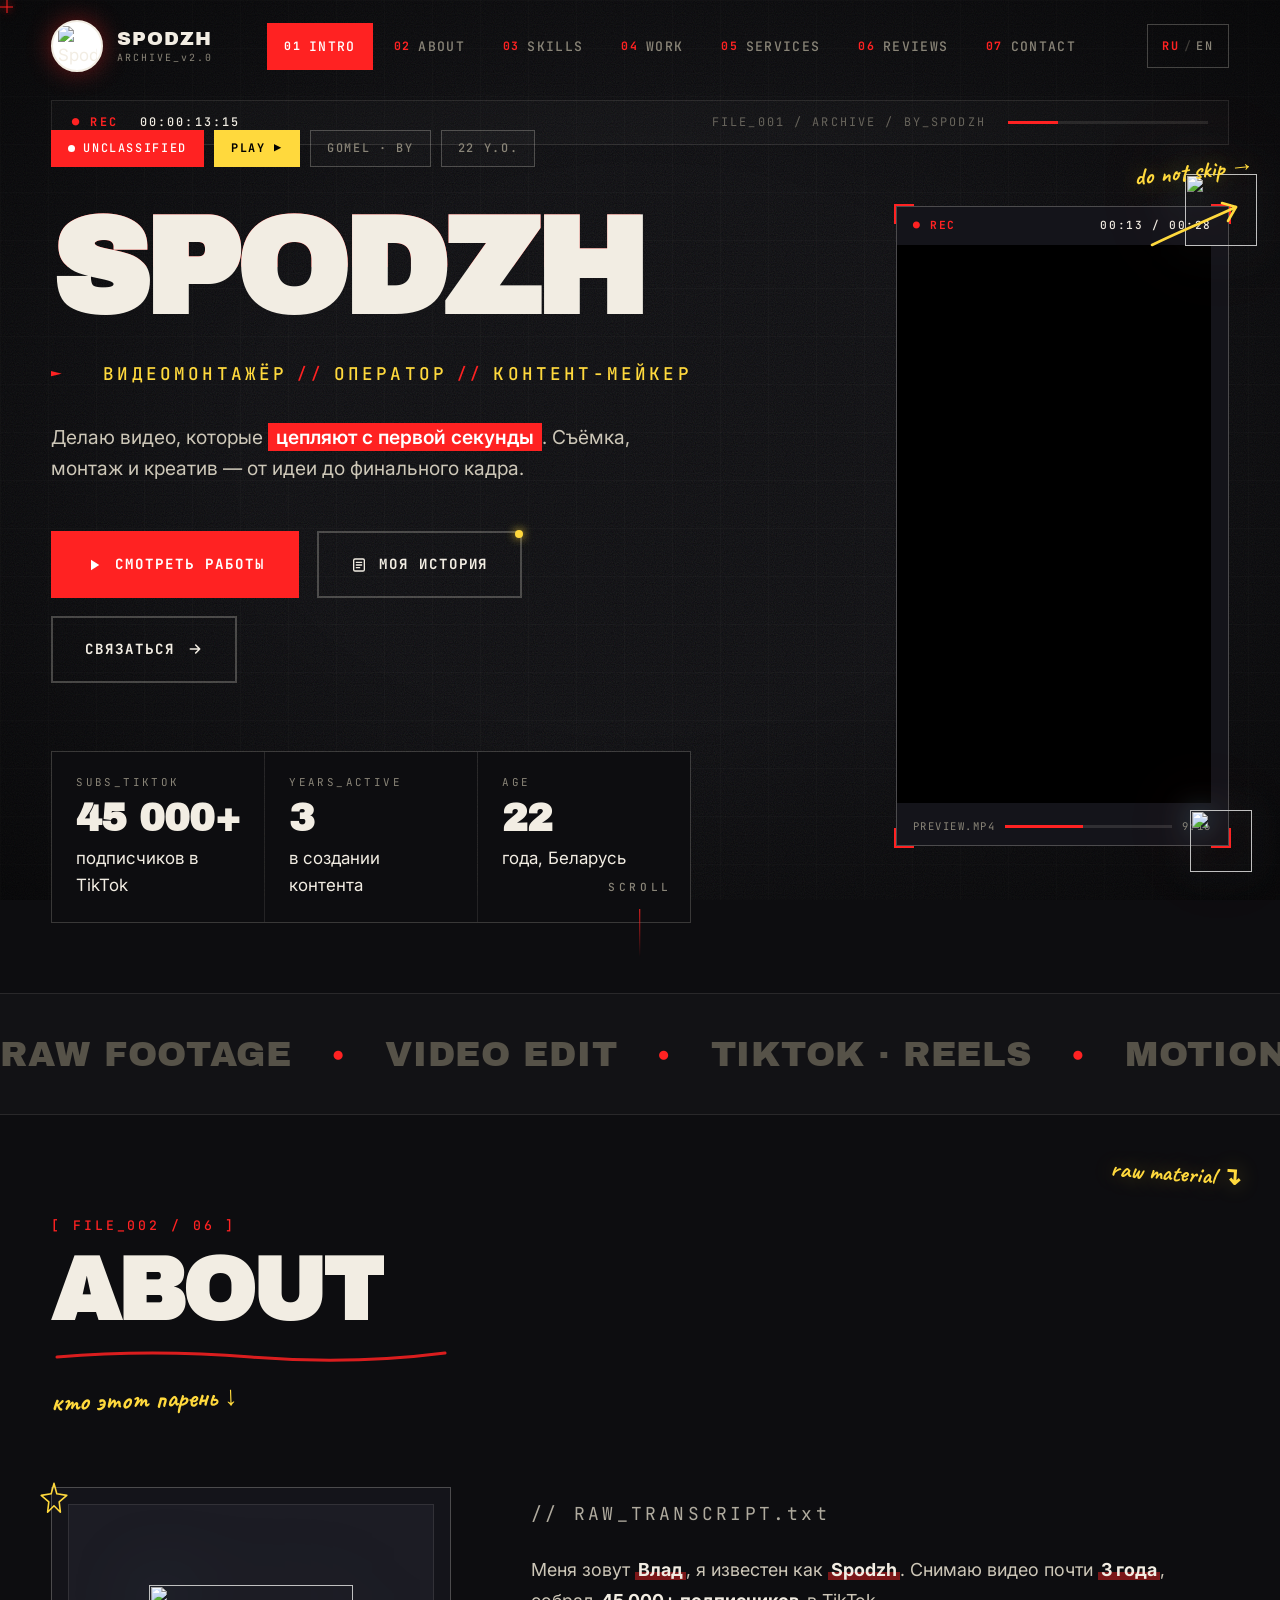
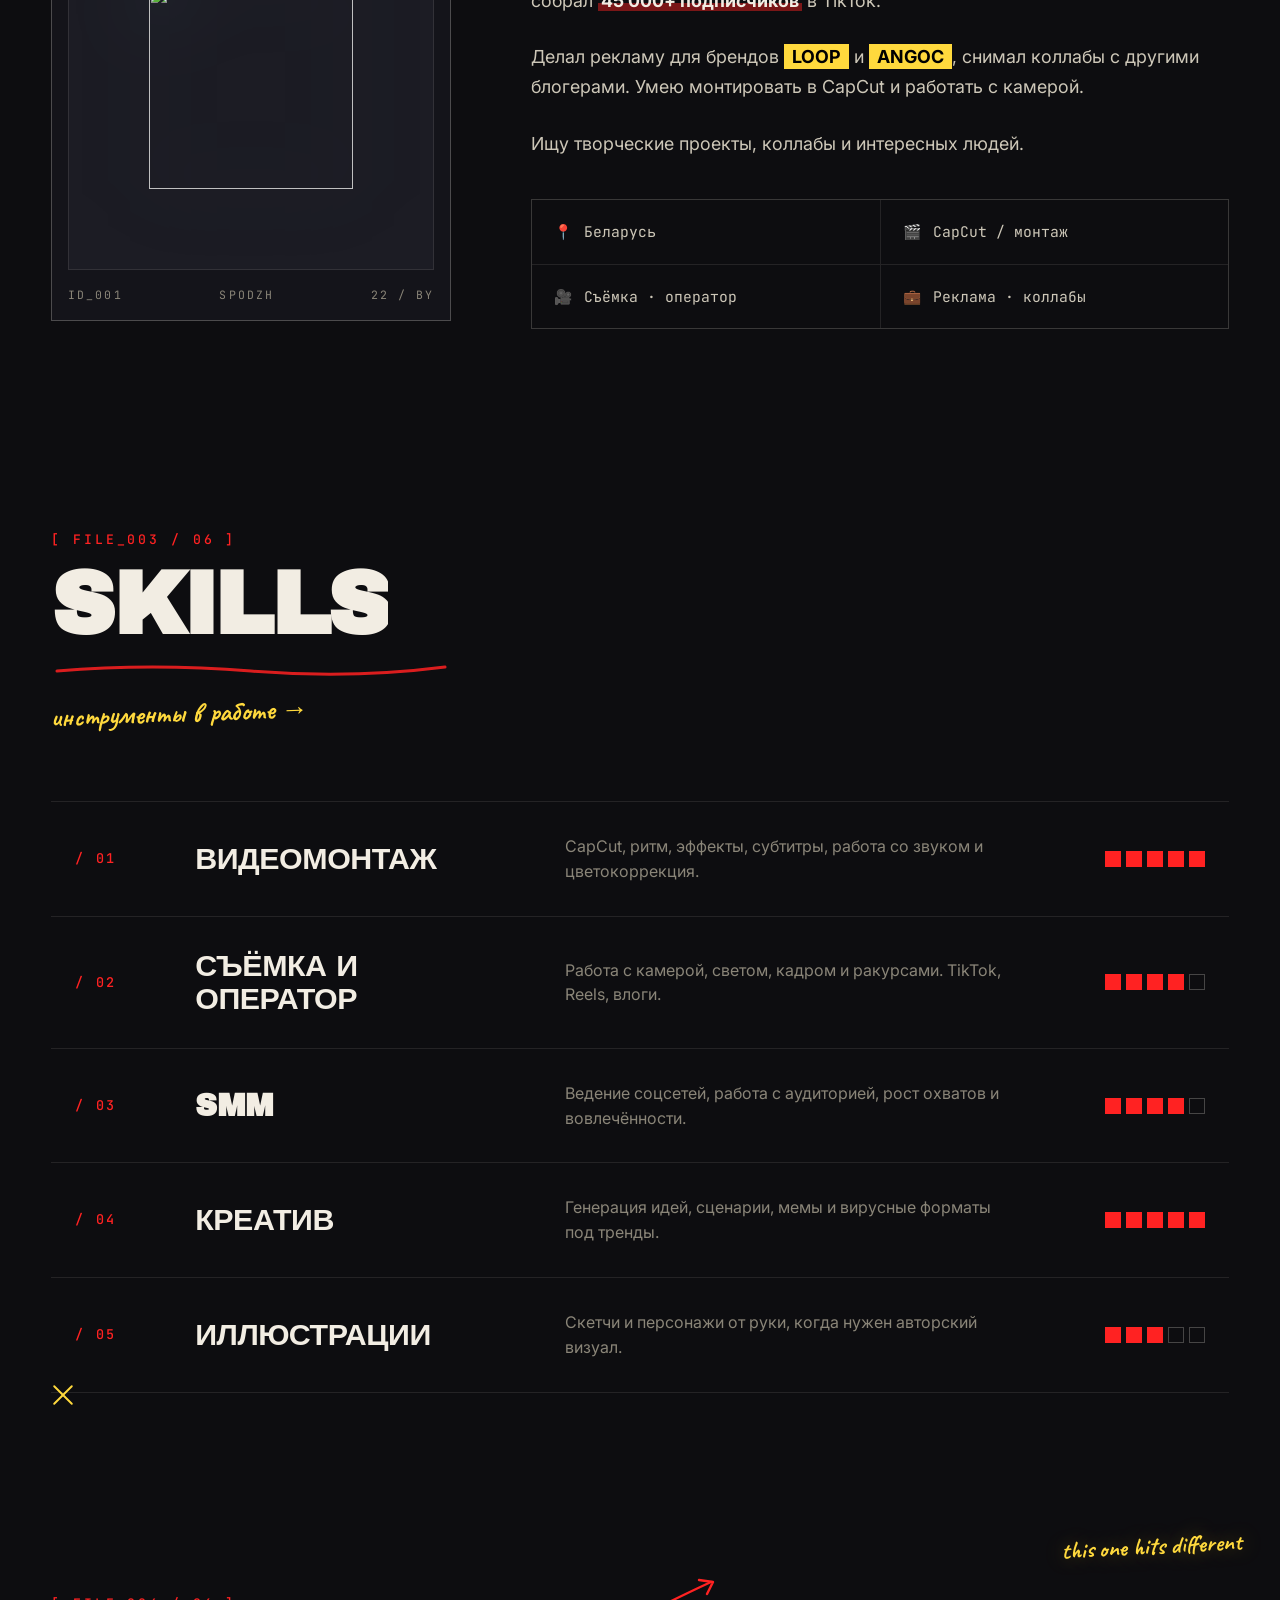
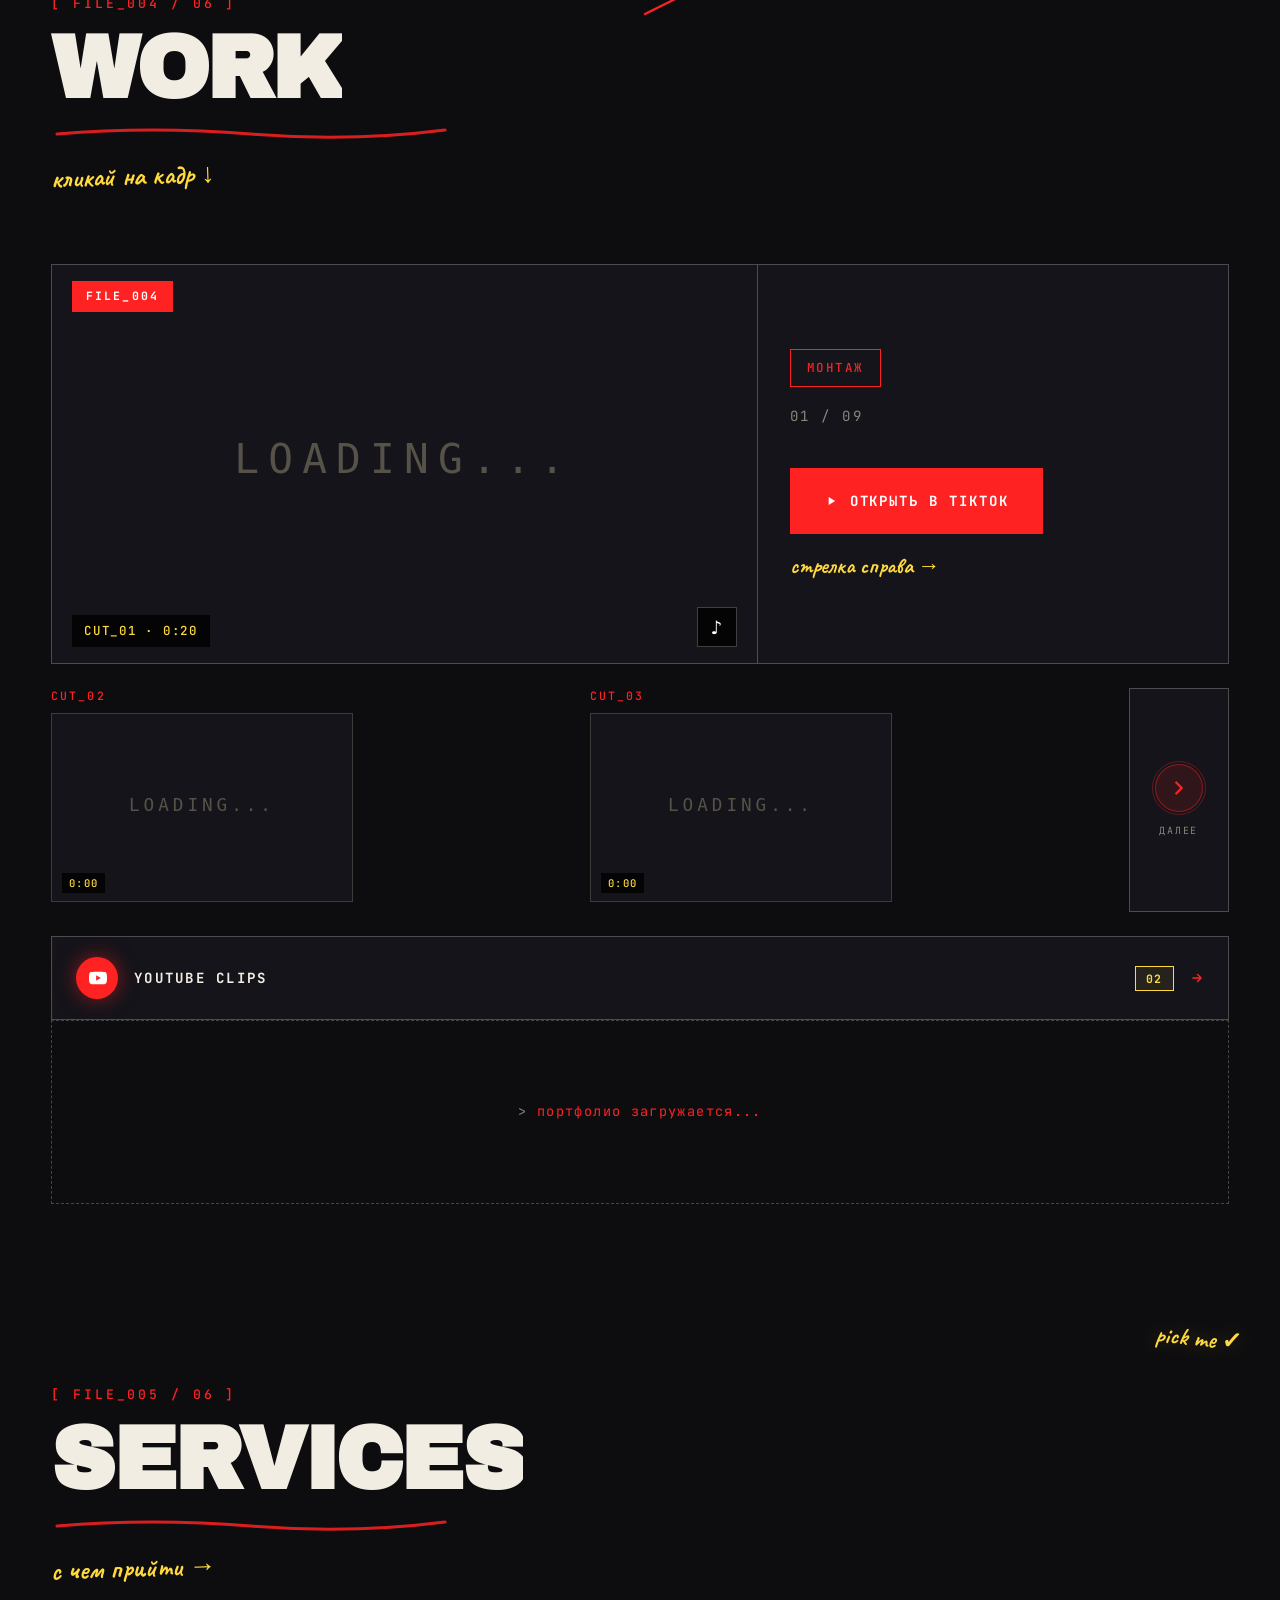
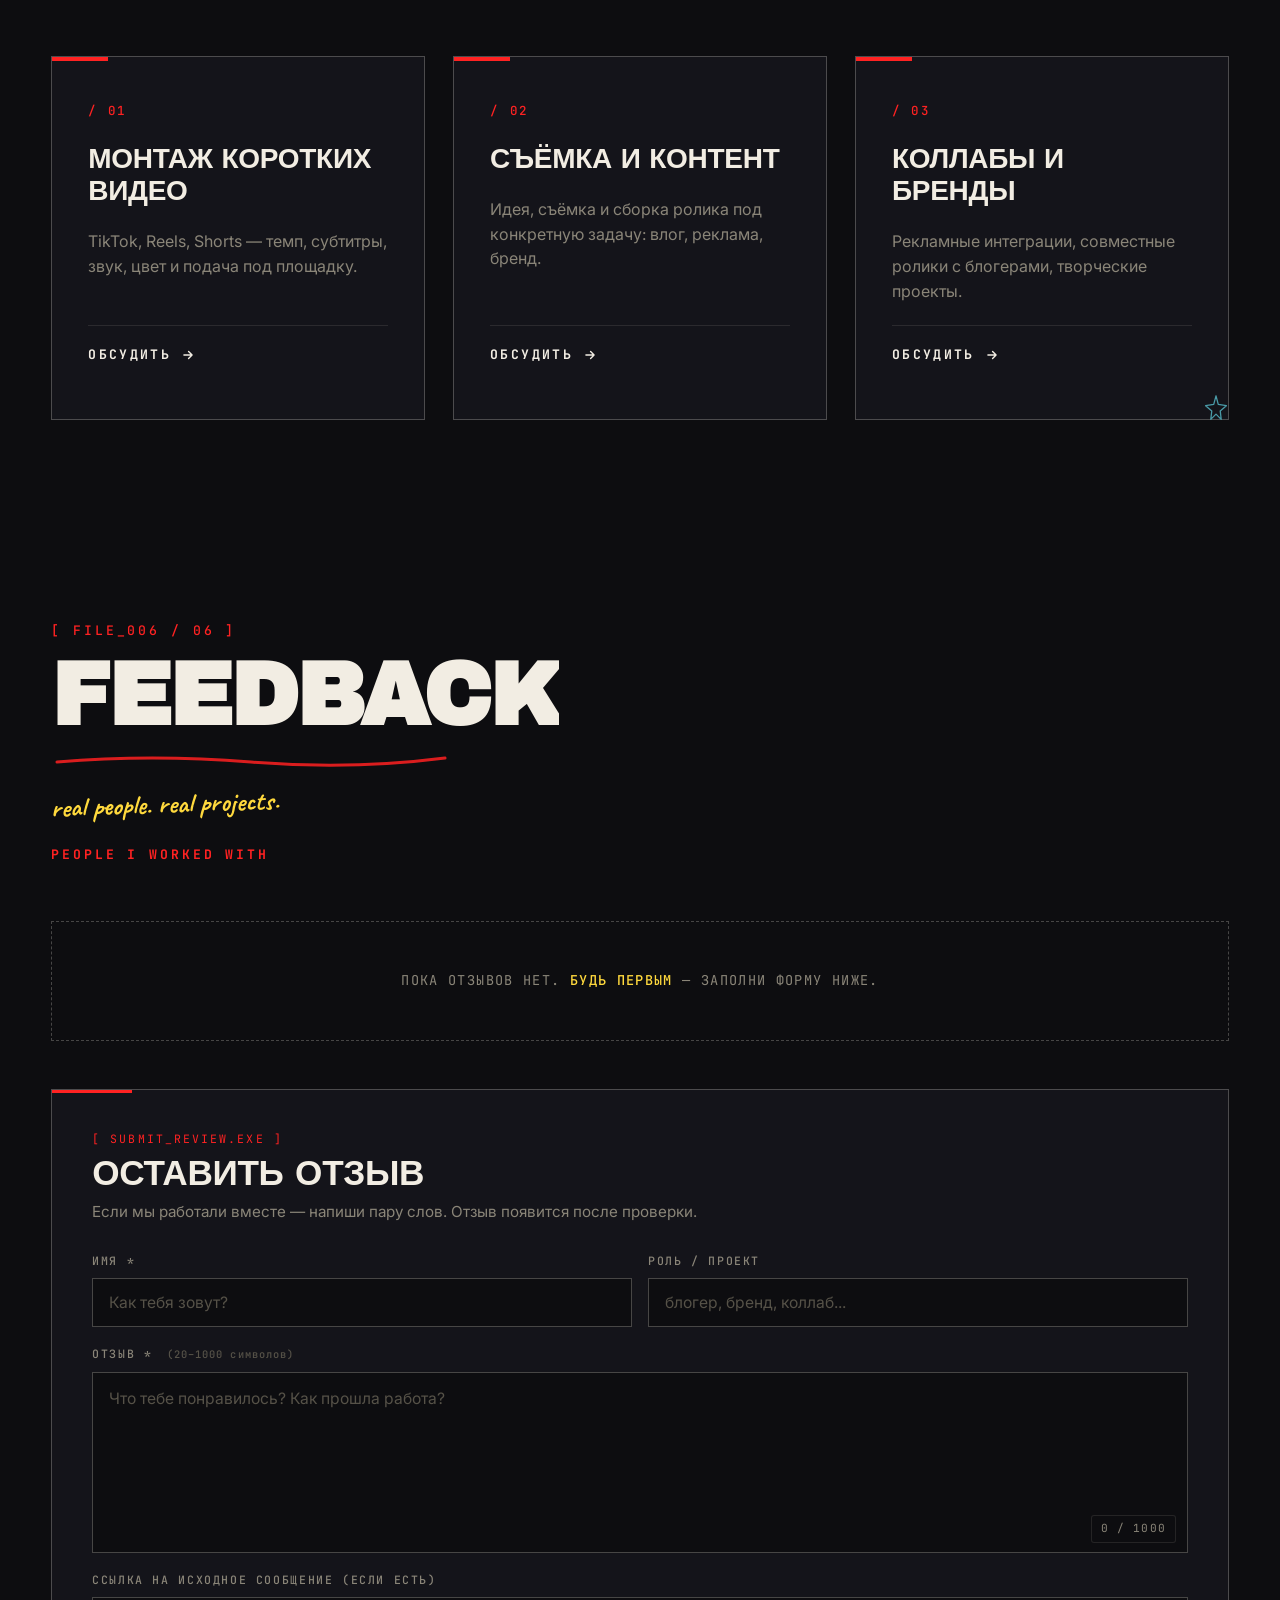
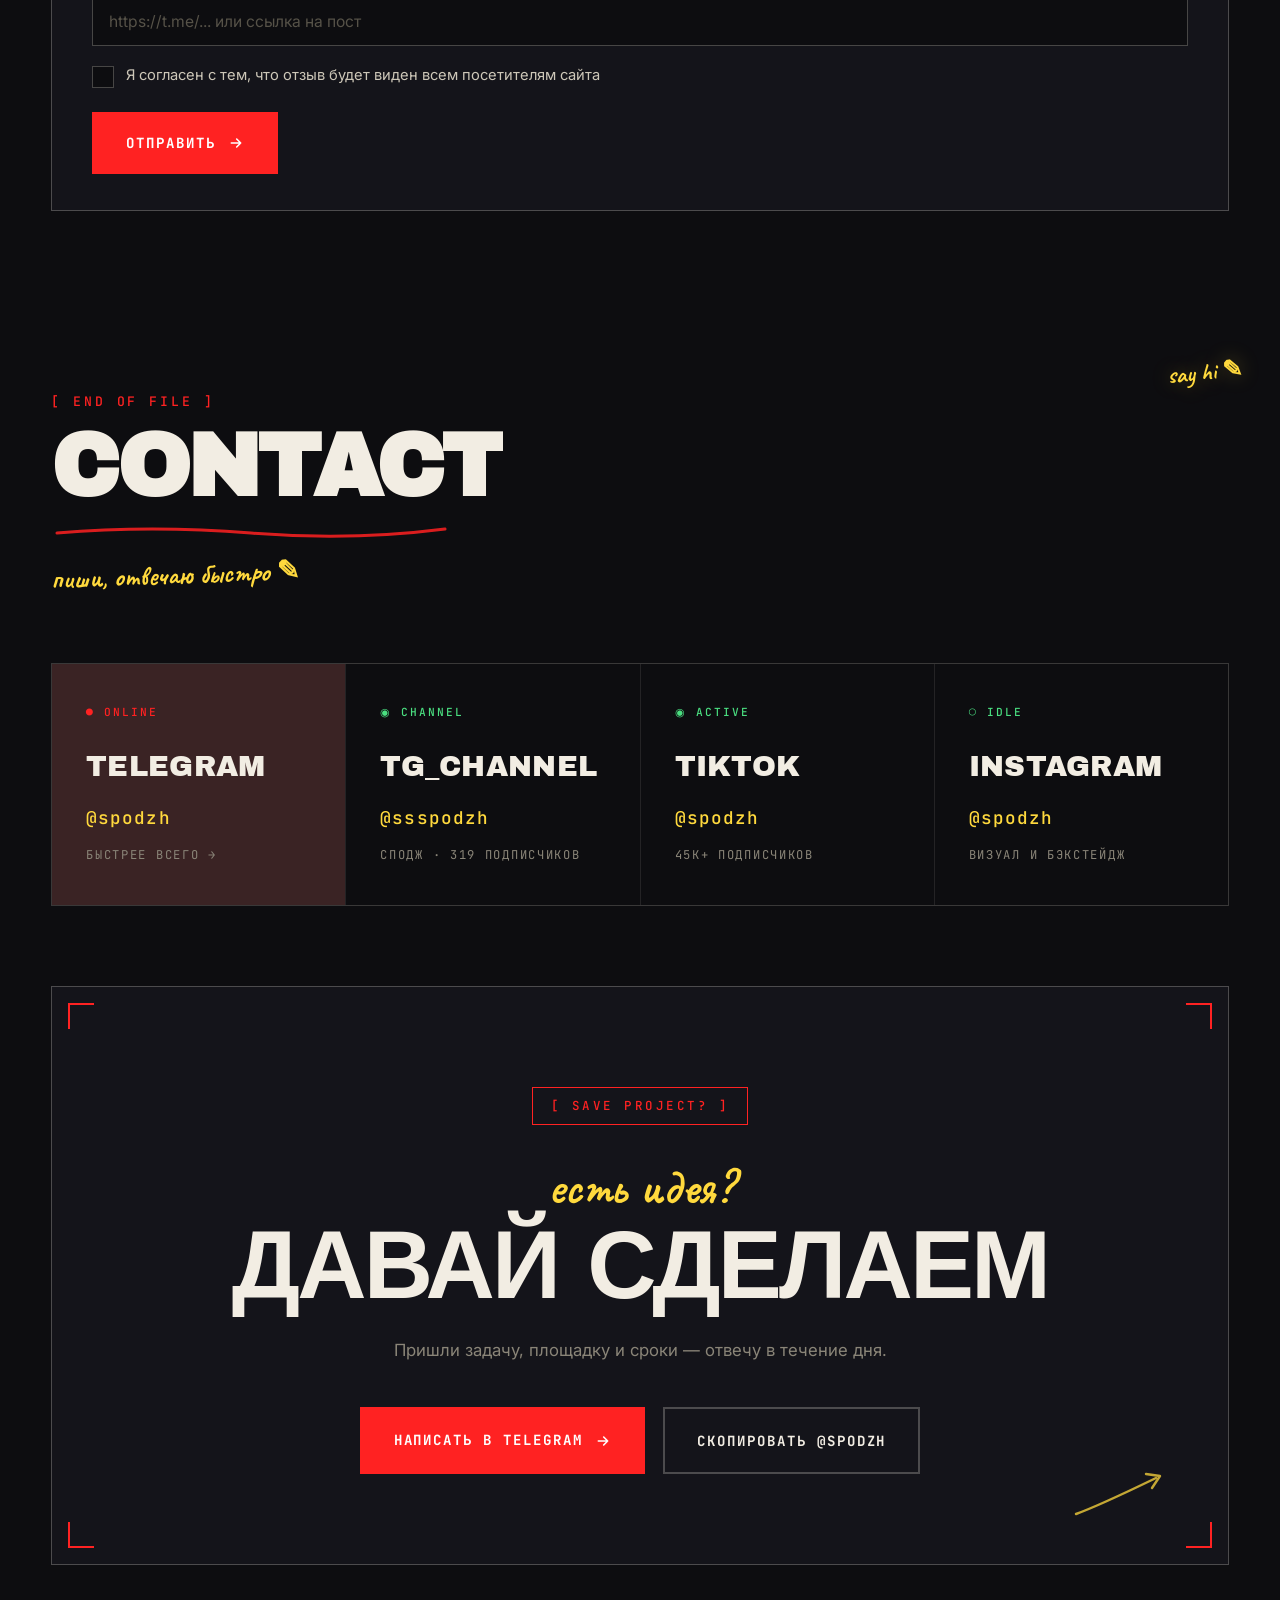
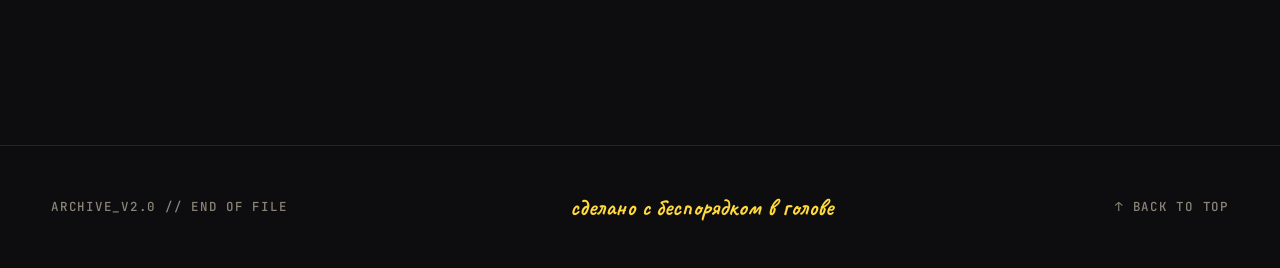
==== commit 5ca155db: "Add files via upload" ====
--- a/index.html
+++ b/index.html
@@ -4,7 +4,23 @@
   <meta charset="UTF-8" />
   <meta name="viewport" content="width=device-width, initial-scale=1.0" />
   <title>SPODZH // ARCHIVE_v2.0</title>
-  <meta name="description" content="Видеомонтажёр Spodzh. Секретный видеоархив." />
+  <meta name="description" content="Видеомонтажёр Spodzh. 45K+ в TikTok. Съёмка, монтаж, креатив — от идеи до финального кадра." />
+
+  <link rel="icon" type="image/png" href="https://i.ibb.co/G46gG6hM/SPODZHLOGO.png" />
+  <link rel="apple-touch-icon" href="https://i.ibb.co/G46gG6hM/SPODZHLOGO.png" />
+
+  <meta name="theme-color" content="#0d0d10" />
+
+  <meta property="og:type" content="website" />
+  <meta property="og:url" content="https://spodzh.github.io/spodzh-portfolio/index.html" />
+  <meta property="og:title" content="SPODZH // ARCHIVE_v2.0" />
+  <meta property="og:description" content="Видеомонтажёр Spodzh. 45K+ в TikTok. Съёмка, монтаж, креатив." />
+  <meta property="og:image" content="https://i.ibb.co/G46gG6hM/SPODZHLOGO.png" />
+
+  <meta name="twitter:card" content="summary_large_image" />
+  <meta name="twitter:title" content="SPODZH // ARCHIVE_v2.0" />
+  <meta name="twitter:description" content="Видеомонтажёр Spodzh. 45K+ в TikTok." />
+  <meta name="twitter:image" content="https://i.ibb.co/G46gG6hM/SPODZHLOGO.png" />
 
   <link rel="preconnect" href="https://fonts.googleapis.com" />
   <link rel="preconnect" href="https://fonts.gstatic.com" crossorigin />
@@ -17,6 +33,9 @@
   <link rel="stylesheet" href="css/interactive.css" />
   <link rel="stylesheet" href="css/corrupted.css" />
   <link rel="stylesheet" href="css/reviews.css" />
+  <link rel="stylesheet" href="css/enhancements.css" />
+
+  <link rel="manifest" href="manifest.webmanifest" />
 </head>
 <body>
 
@@ -47,7 +66,6 @@
       var pct = document.getElementById('renderPercent');
       if (!l) return;
 
-      // Сценарий "рендера"
       var stages = [
         { at: 0,    text: 'INITIALIZING_RENDER...' },
         { at: 400,  text: 'LOADING_FOOTAGE...' },
@@ -62,7 +80,6 @@
         }, s.at);
       });
 
-      // Прогресс-бар
       var start = performance.now();
       var total = 1900;
       function tick(now) {
@@ -111,13 +128,13 @@
       </a>
 
       <nav class="nav-links" id="navLinks">
-        <a href="#home" data-nav="home"><b>01</b> INTRO</a>
-        <a href="#about" data-nav="about"><b>02</b> ABOUT</a>
-        <a href="#skills" data-nav="skills"><b>03</b> SKILLS</a>
-        <a href="#projects" data-nav="projects"><b>04</b> WORK</a>
-        <a href="#services" data-nav="services"><b>05</b> SERVICES</a>
-        <a href="#reviews" data-nav="reviews"><b>06</b> REVIEWS</a>
-        <a href="#contacts" data-nav="contacts"><b>07</b> CONTACT</a>
+        <a href="#home" data-nav="home"><b>01</b> <span data-i18n="nav_home">INTRO</span></a>
+        <a href="#about" data-nav="about"><b>02</b> <span data-i18n="nav_about">ABOUT</span></a>
+        <a href="#skills" data-nav="skills"><b>03</b> <span data-i18n="nav_skills">SKILLS</span></a>
+        <a href="#projects" data-nav="projects"><b>04</b> <span data-i18n="nav_work">WORK</span></a>
+        <a href="#services" data-nav="services"><b>05</b> <span data-i18n="nav_services">SERVICES</span></a>
+        <a href="#reviews" data-nav="reviews"><b>06</b> <span data-i18n="nav_reviews">REVIEWS</span></a>
+        <a href="#contacts" data-nav="contacts"><b>07</b> <span data-i18n="nav_contacts">CONTACT</span></a>
       </nav>
 
       <div class="nav-actions">
@@ -410,7 +427,7 @@
         </div>
       </article>
 
-      <div class="work-row reveal" id="workRow">
+      <div class="work-row reveal stagger-parent" id="workRow">
 
         <button class="work-mini" id="miniLeft" aria-label="Previous video">
           <span class="work-mini__num">CUT_02</span>
@@ -443,12 +460,76 @@
 
       </div>
 
+      <!-- ================= YOUTUBE CLIPS ================= -->
+      <div class="work-clips reveal">
+        <button class="work-clips__btn" id="clipsBtn" type="button">
+          <span class="work-clips__icon">
+            <svg viewBox="0 0 24 24" fill="currentColor" width="16" height="16"><path d="M23.498 6.186a3.016 3.016 0 0 0-2.122-2.136C19.505 3.545 12 3.545 12 3.545s-7.505 0-9.377.505A3.017 3.017 0 0 0 .502 6.186C0 8.07 0 12 0 12s0 3.93.502 5.814a3.016 3.016 0 0 0 2.122 2.136c1.871.505 9.376.505 9.376.505s7.505 0 9.377-.505a3.015 3.015 0 0 0 2.122-2.136C24 15.93 24 12 24 12s0-3.93-.502-5.814zM9.545 15.568V8.432L15.818 12l-6.273 3.568z"/></svg>
+          </span>
+          <span class="work-clips__label">YOUTUBE CLIPS</span>
+          <span class="work-clips__count">02</span>
+          <span class="work-clips__arrow">
+            <svg viewBox="0 0 24 24" width="14" height="14" fill="none" stroke="currentColor" stroke-width="2.6"><path d="M5 12h14M13 6l6 6-6 6" stroke-linecap="round" stroke-linejoin="round"/></svg>
+          </span>
+        </button>
+      </div>
+
       <div class="work-empty" id="workEmpty" hidden>
         <span class="work-empty__text">> <i data-i18n="work_loading">портфолио загружается...</i></span>
       </div>
 
     </div>
   </section>
+
+  <!-- ================= МОДАЛКА YOUTUBE CLIPS ================= -->
+  <div class="clips-modal" id="clipsModal" aria-hidden="true">
+    <div class="clips-modal__backdrop" data-close-clips></div>
+    <div class="clips-modal__dialog">
+      <button class="clips-modal__close" data-close-clips aria-label="Close">✕</button>
+
+      <header class="clips-modal__head">
+        <span class="clips-modal__tag">[ ARCHIVE_CLIPS / 02 ]</span>
+        <h3 class="clips-modal__title">MUSIC CLIPS</h3>
+        <p class="clips-modal__sub">два клипа, которые вышли за пределы TikTok</p>
+      </header>
+
+      <div class="clips-modal__grid">
+
+        <a class="clip-card" href="https://www.youtube.com/watch?v=CNVz_u516Wg" target="_blank" rel="noopener">
+          <div class="clip-card__media">
+            <img src="https://i.ibb.co/TB4DTrTT/maxresdefault.jpg" alt="Новогодний клип" loading="lazy">
+            <span class="clip-card__play" aria-hidden="true">▶</span>
+            <span class="clip-card__badge">CLIP_01</span>
+          </div>
+          <div class="clip-card__info">
+            <h4 class="clip-card__title">Новогодний клип-пародия</h4>
+            <span class="clip-card__meta">25 дек 2024 · хромакей у друга</span>
+            <span class="clip-card__cta">
+              СМОТРЕТЬ НА YOUTUBE
+              <svg viewBox="0 0 24 24" width="12" height="12" fill="none" stroke="currentColor" stroke-width="2.4"><path d="M7 17L17 7M7 7h10v10" stroke-linecap="round" stroke-linejoin="round"/></svg>
+            </span>
+          </div>
+        </a>
+
+        <a class="clip-card" href="https://www.youtube.com/watch?v=TOeKtNYVjcI" target="_blank" rel="noopener">
+          <div class="clip-card__media">
+            <img src="https://i.ibb.co/XxZ7N0sb/image.png" alt="Дисс на Жюри" loading="lazy">
+            <span class="clip-card__play" aria-hidden="true">▶</span>
+            <span class="clip-card__badge">CLIP_02</span>
+          </div>
+          <div class="clip-card__info">
+            <h4 class="clip-card__title">Дисс на Жюри</h4>
+            <span class="clip-card__meta">янв 2025 · шоу Мафани</span>
+            <span class="clip-card__cta">
+              СМОТРЕТЬ НА YOUTUBE
+              <svg viewBox="0 0 24 24" width="12" height="12" fill="none" stroke="currentColor" stroke-width="2.4"><path d="M7 17L17 7M7 7h10v10" stroke-linecap="round" stroke-linejoin="round"/></svg>
+            </span>
+          </div>
+        </a>
+
+      </div>
+    </div>
+  </div>
 
   <!-- ================= SERVICES ================= -->
   <section class="section services" id="services">
@@ -535,6 +616,13 @@
           <span class="contact-card__hint" data-i18n="contact_telegram_hint">быстрее всего →</span>
         </a>
 
+        <a href="https://t.me/ssspodzh" target="_blank" class="contact-card reveal">
+          <span class="contact-card__status">◉ CHANNEL</span>
+          <span class="contact-card__net">TG_CHANNEL</span>
+          <span class="contact-card__handle">@ssspodzh</span>
+          <span class="contact-card__hint">сподж · 319 подписчиков</span>
+        </a>
+
         <a href="https://tiktok.com/@spodzh" target="_blank" class="contact-card reveal">
           <span class="contact-card__status">◉ ACTIVE</span>
           <span class="contact-card__net">TIKTOK</span>
@@ -631,6 +719,33 @@
 
   <!-- ================= REVIEWS ================= -->
   <script src="js/reviews.js"></script>
+  <script src="js/enhancements.js"></script>
+
+  <!-- ================= АДМИН-ПАНЕЛЬ ================= -->
+  <div class="admin-panel" id="adminPanel" aria-hidden="true">
+    <div class="admin-panel__backdrop" data-admin-close></div>
+    <div class="admin-panel__dialog">
+      <header class="admin-panel__head">
+        <span class="admin-panel__tag">[ ADMIN_PANEL · Ctrl+Shift+A ]</span>
+        <h3 class="admin-panel__title">SPODZH // CONTROL</h3>
+        <button class="admin-panel__close" data-admin-close aria-label="Close">✕</button>
+      </header>
+
+      <div class="admin-panel__stats" id="adminStats">
+        <div class="admin-stat"><span>Отзывы</span><strong data-admin="reviews_total">—</strong></div>
+        <div class="admin-stat"><span>В очереди</span><strong data-admin="reviews_pending">—</strong></div>
+        <div class="admin-stat"><span>Опубликовано</span><strong data-admin="reviews_approved">—</strong></div>
+        <div class="admin-stat"><span>Видео</span><strong data-admin="videos_total">—</strong></div>
+      </div>
+
+      <div class="admin-panel__pending" id="adminPending"></div>
+
+      <div class="admin-panel__actions">
+        <a href="https://t.me/ssspodzh" target="_blank" class="btn btn--ghost">TG-канал</a>
+        <button class="btn btn--ghost" data-admin-refresh type="button">ОБНОВИТЬ</button>
+      </div>
+    </div>
+  </div>
 
   <!-- ================= ОСНОВНОЙ СКРИПТ ================= -->
   <script>
@@ -642,6 +757,13 @@
          ============================================================ */
       var I18N = {
         ru: {
+          nav_home: 'INTRO',
+          nav_about: 'ABOUT',
+          nav_skills: 'SKILLS',
+          nav_work: 'WORK',
+          nav_services: 'SERVICES',
+          nav_reviews: 'REVIEWS',
+          nav_contacts: 'CONTACT',
           hero_sub: 'видеомонтажёр<span class="dot-slash">//</span>оператор<span class="dot-slash">//</span>контент-мейкер',
           hero_desc: 'Делаю видео, которые <span class="hl">цепляют с первой секунды</span>. Съёмка, монтаж и креатив — от идеи до финального кадра.',
           btn_view_works: 'СМОТРЕТЬ РАБОТЫ',
@@ -697,6 +819,13 @@
           footer_top: '↑ BACK TO TOP'
         },
         en: {
+          nav_home: 'INTRO',
+          nav_about: 'ABOUT',
+          nav_skills: 'SKILLS',
+          nav_work: 'WORK',
+          nav_services: 'SERVICES',
+          nav_reviews: 'REVIEWS',
+          nav_contacts: 'CONTACT',
           hero_sub: 'video editor<span class="dot-slash">//</span>cameraman<span class="dot-slash">//</span>content maker',
           hero_desc: 'I make videos that <span class="hl">hook from the very first second</span>. Shooting, editing and creative — from idea to final cut.',
           btn_view_works: 'VIEW WORKS',
@@ -763,13 +892,11 @@
           var key = el.getAttribute('data-i18n');
           var val = I18N[lang][key];
           if (typeof val === 'string') {
-            // если есть span/hl — обновляем через innerHTML, иначе textContent
             if (val.indexOf('<') !== -1) el.innerHTML = val;
             else el.textContent = val;
           }
         });
 
-        // Состояние кнопки языка
         var cur = document.getElementById('langCurrent');
         var oth = document.getElementById('langOther');
         if (cur && oth) {
@@ -804,7 +931,6 @@
         var eggActive = false;
 
         window.addEventListener('keydown', function (e) {
-          // Только когда не в полях ввода
           var tag = (e.target && e.target.tagName) || '';
           if (tag === 'INPUT' || tag === 'TEXTAREA' || (e.target && e.target.isContentEditable)) return;
 
@@ -815,7 +941,6 @@
               eggActive = true;
               keyBuffer = '';
 
-              // Всем призракам — сальто
               var ghosts = document.querySelectorAll('.hero-ghost, .ghost-corner');
               ghosts.forEach(function (g) {
                 g.classList.remove('is-flipping', 'is-wiggling', 'is-pixel');
@@ -824,7 +949,6 @@
                 setTimeout(function () { g.classList.remove('is-flipping'); }, 1100);
               });
 
-              // Показать маленькую подсказку
               showEasterHint();
 
               setTimeout(function () { eggActive = false; }, 1500);
@@ -1022,22 +1146,29 @@
       } catch (e) {}
 
       /* ============================================================
-         ТАЙМКОДЫ
+         ТАЙМКОДЫ (плавный инкремент кадров)
          ============================================================ */
       try {
         var heroTc = document.getElementById('heroTimecode');
         var previewTc = document.getElementById('previewTime');
         var previewProgress = document.getElementById('previewProgress');
         var total = 28, cur = 12;
+        var heroFrame = 12;
+
         function fmt2(n) { return String(n).padStart(2, '0'); }
-        function fmtTC(sec) {
+        function fmtTC(sec, frame) {
           var m = Math.floor(sec / 60);
           var s = sec % 60;
-          return '00:' + fmt2(m) + ':' + fmt2(s) + ':' + fmt2(Math.floor(Math.random() * 24));
-        }
+          return '00:' + fmt2(m) + ':' + fmt2(s) + ':' + fmt2(frame);
+        }
+
         setInterval(function () {
-          if (heroTc) heroTc.textContent = fmtTC(cur);
+          if (heroTc) {
+            heroFrame = (heroFrame + 1) % 24;
+            heroTc.textContent = fmtTC(cur, heroFrame);
+          }
         }, 1000);
+
         setInterval(function () {
           if (!previewTc) return;
           cur++;
@@ -1045,6 +1176,7 @@
           previewTc.textContent = '00:' + fmt2(cur) + ' / 00:' + fmt2(total);
           if (previewProgress) previewProgress.style.width = (cur / total * 100) + '%';
         }, 2000);
+
         if (previewProgress) previewProgress.style.width = (cur / total * 100) + '%';
       } catch (e) {}
 
@@ -1106,16 +1238,14 @@
 
         function renderMinis() {
           var N = projectState.videos.length;
+          var mLeft = document.getElementById('miniLeft');
+          var mRight = document.getElementById('miniRight');
+
           if (N < 2) {
-            var mLeft = document.getElementById('miniLeft');
-            var mRight = document.getElementById('miniRight');
             if (mLeft) mLeft.hidden = true;
             if (mRight) mRight.hidden = true;
             return;
           }
-
-          var idxLeft = (projectState.current + 1) % N;
-          var idxRight = N > 2 ? (projectState.current + 2) % N : idxLeft;
 
           function fill(side, idx) {
             var v = projectState.videos[idx];
@@ -1143,8 +1273,20 @@
             return idx;
           }
 
+          // Левая карточка — всегда следующая после текущей
+          var idxLeft = (projectState.current + 1) % N;
+          if (mLeft) mLeft.hidden = false;
           projectState.miniLeftIndex = fill('Left', idxLeft);
-          projectState.miniRightIndex = fill('Right', idxRight);
+
+          // Правая карточка — если есть что показать (N > 2)
+          if (N === 2) {
+            if (mRight) mRight.hidden = true;
+            projectState.miniRightIndex = null;
+          } else {
+            if (mRight) mRight.hidden = false;
+            var idxRight = (projectState.current + 2) % N;
+            projectState.miniRightIndex = fill('Right', idxRight);
+          }
         }
 
         function renderAll() {
@@ -1247,6 +1389,21 @@
             if (e.key === 'Escape' && modal.classList.contains('open')) closeModal();
           });
         }
+
+        // Placeholder до получения списка видео от API
+        (function initPlaceholders() {
+          var svg = '<svg xmlns="http://www.w3.org/2000/svg" viewBox="0 0 160 100">' +
+            '<rect width="160" height="100" fill="#14141a"/>' +
+            '<text x="80" y="52" font-family="monospace" font-size="9" fill="#565248" text-anchor="middle" letter-spacing="2">LOADING...</text>' +
+            '</svg>';
+          var ph = 'data:image/svg+xml;utf8,' + encodeURIComponent(svg);
+          var fImg = document.getElementById('featuredImg');
+          var mli = document.getElementById('miniLeftImg');
+          var mri = document.getElementById('miniRightImg');
+          if (fImg) fImg.src = ph;
+          if (mli) mli.src = ph;
+          if (mri) mri.src = ph;
+        })();
 
         fetch(API_BASE + '/videos')
           .then(function (r) { return r.json(); })
@@ -1264,6 +1421,39 @@
       } catch (e) { console.warn('projects:', e); }
 
       /* ============================================================
+         YOUTUBE CLIPS — модалка
+         ============================================================ */
+      try {
+        var clipsModal = document.getElementById('clipsModal');
+        var clipsBtn = document.getElementById('clipsBtn');
+
+        if (clipsModal && clipsBtn) {
+          function openClips() {
+            clipsModal.classList.add('open');
+            clipsModal.setAttribute('aria-hidden', 'false');
+            document.body.style.overflow = 'hidden';
+          }
+          function closeClips() {
+            clipsModal.classList.remove('open');
+            clipsModal.setAttribute('aria-hidden', 'true');
+            document.body.style.overflow = '';
+          }
+
+          clipsBtn.addEventListener('click', openClips);
+
+          clipsModal.querySelectorAll('[data-close-clips]').forEach(function (el) {
+            el.addEventListener('click', closeClips);
+          });
+
+          document.addEventListener('keydown', function (e) {
+            if (e.key === 'Escape' && clipsModal.classList.contains('open')) {
+              closeClips();
+            }
+          });
+        }
+      } catch (e) { console.warn('clips:', e); }
+
+      /* ============================================================
          FALLBACK ПАСХАЛКА (5 кликов по логотипу)
          ============================================================ */
       try {
--- a/css/base.css
+++ b/css/base.css
@@ -47,6 +47,13 @@
   --ease: cubic-bezier(.22, 1, .36, 1);
   --transition: .3s var(--ease);
   --radius: 4px;
+
+  /* ДОП. ПАЛИТРА (используется в story.html) */
+  --muted: #6a6a7a;
+  --muted-2: #4a4a58;
+  --border: rgba(255, 255, 255, 0.08);
+  --magenta: #ff2d75;
+  --grad: linear-gradient(135deg, #00e5ff 0%, #4f7dff 45%, #ff2d75 100%);
 }
 
 /* СБРОС */
--- a/css/sections.css
+++ b/css/sections.css
@@ -364,7 +364,7 @@
    ОБЩИЕ СТИЛИ СЕКЦИЙ
    ============================================================ */
 .section {
-  padding: 160px 0;
+  padding: 100px 0;
   position: relative;
   scroll-margin-top: 100px;
 }
@@ -540,7 +540,7 @@
    PROJECTS
    ============================================================ */
 .projects-new {
-  padding: 160px 0 120px;
+  padding: 100px 0 80px;
   scroll-margin-top: 100px;
 }
 
@@ -553,6 +553,8 @@
   border: 1px solid var(--line-strong);
   margin-bottom: 24px;
   transition: opacity .3s ease;
+  height: 400px;
+  overflow: hidden;
 }
 .featured::before {
   content: '';
@@ -565,13 +567,16 @@
 
 .featured__media {
   position: relative;
-  aspect-ratio: 16/10;
+  height: 100%;
   overflow: hidden;
-  background: #000;
+  background: linear-gradient(135deg, #14141a 0%, #1c1c24 100%);
   border-right: 1px solid var(--line-strong);
   cursor: pointer;
+  min-height: 0;
 }
 .featured__media img {
+  position: absolute;
+  inset: 0;
   width: 100%;
   height: 100%;
   object-fit: cover;
@@ -627,11 +632,13 @@
 }
 
 .featured__info {
-  padding: 52px 48px;
+  padding: 36px 32px;
   display: flex;
   flex-direction: column;
   justify-content: center;
-  gap: 22px;
+  gap: 18px;
+  min-height: 0;
+  overflow: hidden;
 }
 .featured__label {
   align-self: flex-start;
@@ -670,7 +677,7 @@
   flex-wrap: wrap;
   gap: 20px;
   align-items: center;
-  margin-top: 12px;
+  margin-top: 4px;
 }
 .featured__hint {
   font-size: 1.4rem;
@@ -709,7 +716,6 @@
   align-items: stretch;
 }
 
-/* Маленькая карточка */
 .work-mini {
   position: relative;
   display: flex;
@@ -881,7 +887,6 @@
   color: var(--red);
 }
 
-/* Пульсация вокруг стрелки */
 .work-next__arrow::after {
   content: '';
   position: absolute;
@@ -1007,11 +1012,17 @@
    ============================================================ */
 .contacts-grid {
   display: grid;
-  grid-template-columns: repeat(3, 1fr);
+  grid-template-columns: repeat(4, 1fr);
   gap: 1px;
   background: var(--line);
   border: 1px solid var(--line);
   margin-bottom: 80px;
+}
+
+@media (max-width: 1180px) and (min-width: 901px) {
+  .contacts-grid {
+    grid-template-columns: repeat(2, 1fr);
+  }
 }
 .contact-card {
   position: relative;
@@ -1188,7 +1199,7 @@
   .hero-preview { max-width: min(340px, 28vw); }
   .about-grid { grid-template-columns: 340px 1fr; gap: 60px; }
   .skill-row { grid-template-columns: 70px 1.2fr 1.5fr 140px; gap: 32px; }
-  .featured__info { padding: 40px 36px; }
+  .featured__info { padding: 32px 28px; }
 }
 
 @media (max-width: 900px) {
@@ -1227,7 +1238,7 @@
   .scroll-hint { position: static; margin: 50px auto 0; transform: none; align-items: center; }
 
   .section,
-  .projects-new { padding: 100px 0; scroll-margin-top: 80px; }
+  .projects-new { padding: 80px 0; scroll-margin-top: 80px; }
 
   .about-grid { grid-template-columns: 1fr; gap: 48px; }
   .photo-censor { max-width: 340px; margin: 0 auto; }
@@ -1246,13 +1257,26 @@
   .skill-row__level i { width: 14px; height: 14px; }
   .skill-row:hover { padding-left: 16px; }
 
-  .featured { grid-template-columns: 1fr; margin-bottom: 20px; }
+  /* Featured — на планшете возвращаем вертикальную раскладку */
+  .featured {
+    grid-template-columns: 1fr;
+    height: auto;
+    max-height: none;
+    margin-bottom: 20px;
+    overflow: visible;
+  }
   .featured__media {
     aspect-ratio: 16/10;
-    border-right: none;
-    border-bottom: 1px solid var(--line-strong);
-  }
-  .featured__info { padding: 36px 28px; gap: 18px; }
+    height: auto;
+    min-height: 0;
+  }
+  .featured__media img {
+    position: relative;
+    inset: auto;
+    width: 100%;
+    height: 100%;
+  }
+  .featured__info { padding: 36px 28px; gap: 18px; overflow: visible; }
 
   /* WORK ROW — на планшете: 2 превью + стрелка во всю ширину */
   .work-row {
@@ -1278,6 +1302,12 @@
 
   .cta-final { padding: 70px 32px 60px; }
   .cta-final__ghost-arrow { width: 70px; height: 42px; right: 24px; bottom: 24px; }
+}
+
+@media (max-width: 1180px) and (min-width: 901px) {
+  .contacts-grid {
+    grid-template-columns: repeat(2, 1fr);
+  }
 }
 
 @media (max-width: 640px) {
@@ -1314,7 +1344,7 @@
 
   .section,
   .projects-new {
-    padding: 80px 0;
+    padding: 64px 0;
     scroll-margin-top: 70px;
   }
 
@@ -1407,9 +1437,6 @@
   .footer__center { font-size: 1.25rem; }
 }
 
-/* ============================================================
-   ОЧЕНЬ МАЛЕНЬКИЕ ЭКРАНЫ — до 380px
-   ============================================================ */
 @media (max-width: 380px) {
   .hero-title__main,
   .hero-title__glitch { font-size: clamp(2.4rem, 14vw, 3.8rem); }
@@ -1418,9 +1445,6 @@
   .chip { font-size: 0.6rem; padding: 5px 10px; }
 }
 
-/* ============================================================
-   ЛАНДШАФТ ТЕЛЕФОНА
-   ============================================================ */
 @media (max-height: 500px) and (orientation: landscape) {
   .hero { padding: 90px 0 50px; }
   .hero-preview { max-width: 220px; margin: 20px auto; }
@@ -1462,3 +1486,355 @@
   .featured:hover .featured__media img { transform: scale(1.04); }
   .featured__media:hover .featured__social { background: rgba(0,0,0,.8); border-color: var(--line-strong); }
 }
+
+/* ============================================================
+   YOUTUBE CLIPS — кнопка + модалка
+   ============================================================ */
+
+.work-clips {
+  margin-top: 24px;
+}
+
+.work-clips__btn {
+  width: 100%;
+  display: flex;
+  align-items: center;
+  gap: 16px;
+  padding: 20px 24px;
+  background: var(--bg-2);
+  border: 1px solid var(--line-strong);
+  color: var(--ink);
+  font-family: var(--f-mono);
+  font-size: 0.88rem;
+  letter-spacing: 0.16em;
+  text-transform: uppercase;
+  font-weight: 700;
+  cursor: pointer;
+  transition: var(--transition);
+  position: relative;
+  overflow: hidden;
+}
+.work-clips__btn::before {
+  content: '';
+  position: absolute;
+  inset: 0;
+  background: linear-gradient(90deg, transparent, rgba(255,34,34,.12));
+  transform: translateX(-100%);
+  transition: transform .6s var(--ease);
+  pointer-events: none;
+}
+.work-clips__btn:hover {
+  border-color: var(--red);
+  color: #fff;
+}
+.work-clips__btn:hover::before {
+  transform: translateX(0);
+}
+
+.work-clips__icon {
+  display: grid;
+  place-items: center;
+  width: 42px;
+  height: 42px;
+  background: var(--red);
+  color: #fff;
+  border-radius: 50%;
+  flex-shrink: 0;
+  position: relative;
+  z-index: 1;
+  box-shadow: 0 0 20px rgba(255,34,34,.5);
+}
+.work-clips__icon svg {
+  width: 18px;
+  height: 18px;
+  margin-left: 2px;
+}
+
+.work-clips__label {
+  flex: 1;
+  text-align: left;
+  position: relative;
+  z-index: 1;
+}
+
+.work-clips__count {
+  font-family: var(--f-mono);
+  font-size: 0.72rem;
+  letter-spacing: 0.14em;
+  color: var(--yellow);
+  padding: 4px 10px;
+  border: 1px solid var(--yellow);
+  background: rgba(255,217,61,.08);
+  position: relative;
+  z-index: 1;
+}
+
+.work-clips__arrow {
+  display: grid;
+  place-items: center;
+  color: var(--red);
+  transition: transform .3s var(--ease);
+  position: relative;
+  z-index: 1;
+}
+.work-clips__btn:hover .work-clips__arrow {
+  transform: translateX(5px);
+}
+
+/* ---------- МОДАЛКА ---------- */
+.clips-modal {
+  position: fixed;
+  inset: 0;
+  z-index: 10000;
+  display: flex;
+  align-items: center;
+  justify-content: center;
+  padding: 24px;
+  opacity: 0;
+  visibility: hidden;
+  transition: opacity .3s, visibility .3s;
+}
+.clips-modal.open {
+  opacity: 1;
+  visibility: visible;
+}
+
+.clips-modal__backdrop {
+  position: absolute;
+  inset: 0;
+  background: rgba(13,13,16,.92);
+  backdrop-filter: blur(8px);
+  -webkit-backdrop-filter: blur(8px);
+}
+
+.clips-modal__dialog {
+  position: relative;
+  z-index: 2;
+  width: min(960px, 100%);
+  max-height: 90vh;
+  overflow-y: auto;
+  background: var(--bg-2);
+  border: 2px solid var(--red);
+  box-shadow: 0 0 80px rgba(255,34,34,.35);
+  padding: 40px 40px 44px;
+  transform: scale(.96);
+  transition: transform .4s var(--ease);
+}
+.clips-modal.open .clips-modal__dialog {
+  transform: scale(1);
+}
+.clips-modal__dialog::-webkit-scrollbar { width: 8px; }
+.clips-modal__dialog::-webkit-scrollbar-thumb {
+  background: var(--red);
+  border-radius: 4px;
+}
+
+.clips-modal__close {
+  position: absolute;
+  top: 14px;
+  right: 14px;
+  width: 44px;
+  height: 44px;
+  background: var(--red);
+  color: #fff;
+  border: none;
+  font-size: 1rem;
+  font-weight: bold;
+  cursor: pointer;
+  display: grid;
+  place-items: center;
+  transition: background .25s, color .25s, transform .3s;
+  z-index: 5;
+}
+.clips-modal__close:hover {
+  background: var(--yellow);
+  color: #000;
+  transform: rotate(90deg);
+}
+
+.clips-modal__head {
+  margin-bottom: 32px;
+  padding-right: 60px;
+}
+.clips-modal__tag {
+  display: inline-block;
+  font-family: var(--f-mono);
+  font-size: 0.72rem;
+  letter-spacing: .24em;
+  color: var(--red);
+  padding: 5px 12px;
+  border: 1px solid var(--red);
+  margin-bottom: 14px;
+  text-transform: uppercase;
+}
+.clips-modal__title {
+  font-family: var(--f-cry);
+  font-size: clamp(1.6rem, 4vw, 2.4rem);
+  line-height: 1;
+  letter-spacing: -.02em;
+  text-transform: uppercase;
+  color: var(--ink);
+  margin-bottom: 8px;
+}
+.clips-modal__sub {
+  font-family: var(--f-hand);
+  font-size: 1.35rem;
+  color: var(--yellow);
+  transform: rotate(-1.5deg);
+  display: inline-block;
+}
+
+.clips-modal__grid {
+  display: grid;
+  grid-template-columns: 1fr 1fr;
+  gap: 20px;
+}
+
+/* ---------- КАРТОЧКА КЛИПА ---------- */
+.clip-card {
+  position: relative;
+  display: flex;
+  flex-direction: column;
+  background: var(--bg-3);
+  border: 1px solid var(--line-strong);
+  overflow: hidden;
+  text-decoration: none;
+  color: inherit;
+  transition: var(--transition);
+}
+.clip-card:hover {
+  border-color: var(--red);
+  transform: translateY(-4px);
+  box-shadow: 0 20px 40px -20px rgba(255,34,34,.5);
+}
+
+.clip-card__media {
+  position: relative;
+  aspect-ratio: 16/9;
+  background: #000;
+  overflow: hidden;
+}
+.clip-card__media img {
+  width: 100%;
+  height: 100%;
+  object-fit: cover;
+  transition: transform .5s var(--ease);
+}
+.clip-card:hover .clip-card__media img {
+  transform: scale(1.06);
+}
+
+.clip-card__play {
+  position: absolute;
+  inset: 0;
+  display: grid;
+  place-items: center;
+  font-size: 2.4rem;
+  color: #fff;
+  background: rgba(0,0,0,.35);
+  transition: background .3s;
+  z-index: 2;
+  text-shadow: 0 0 20px rgba(0,0,0,.9);
+}
+.clip-card:hover .clip-card__play {
+  background: rgba(255,34,34,.55);
+}
+
+.clip-card__badge {
+  position: absolute;
+  top: 12px;
+  left: 12px;
+  font-family: var(--f-mono);
+  font-size: 0.66rem;
+  letter-spacing: .16em;
+  background: var(--red);
+  color: #fff;
+  padding: 4px 10px;
+  z-index: 3;
+  font-weight: 700;
+}
+
+.clip-card__info {
+  padding: 18px 20px 20px;
+  display: flex;
+  flex-direction: column;
+  gap: 8px;
+}
+.clip-card__title {
+  font-family: var(--f-cry);
+  font-size: 1.1rem;
+  line-height: 1.15;
+  letter-spacing: -.01em;
+  text-transform: uppercase;
+  color: var(--ink);
+}
+.clip-card__meta {
+  font-family: var(--f-mono);
+  font-size: 0.72rem;
+  letter-spacing: .12em;
+  color: var(--ink-mute);
+  text-transform: uppercase;
+}
+.clip-card__cta {
+  display: inline-flex;
+  align-items: center;
+  gap: 8px;
+  margin-top: 8px;
+  font-family: var(--f-mono);
+  font-size: 0.72rem;
+  letter-spacing: .16em;
+  font-weight: 700;
+  color: var(--red);
+  text-transform: uppercase;
+  transition: color .25s, gap .25s;
+}
+.clip-card:hover .clip-card__cta {
+  color: var(--yellow);
+  gap: 12px;
+}
+
+/* ---------- АДАПТИВ ---------- */
+@media (max-width: 900px) {
+  .clips-modal {
+    padding: 16px;
+  }
+  .clips-modal__dialog {
+    padding: 28px 22px 32px;
+  }
+  .clips-modal__grid {
+    grid-template-columns: 1fr;
+  }
+  .clips-modal__title {
+    font-size: 1.6rem;
+  }
+  .clips-modal__sub {
+    font-size: 1.15rem;
+  }
+  .work-clips__btn {
+    padding: 16px 18px;
+    font-size: 0.78rem;
+    gap: 12px;
+  }
+  .work-clips__icon {
+    width: 36px;
+    height: 36px;
+  }
+  .work-clips__icon svg {
+    width: 16px;
+    height: 16px;
+  }
+}
+
+@media (max-width: 480px) {
+  .work-clips__label {
+    font-size: 0.72rem;
+    letter-spacing: .1em;
+  }
+  .work-clips__count {
+    font-size: 0.64rem;
+    padding: 3px 7px;
+  }
+  .clip-card__title {
+    font-size: 1rem;
+  }
+}
--- a/css/reviews.css
+++ b/css/reviews.css
@@ -4,7 +4,7 @@
    ============================================================ */
 
 .reviews {
-  padding: 160px 0 120px;
+  padding: 100px 0 80px;
   position: relative;
   scroll-margin-top: 100px;
   overflow: hidden;
@@ -595,7 +595,7 @@
    ============================================================ */
 @media (max-width: 900px) {
   .reviews {
-    padding: 100px 0 80px;
+    padding: 80px 0 60px;
     scroll-margin-top: 80px;
   }
   .reviews__sub {
@@ -616,7 +616,7 @@
 
 @media (max-width: 640px) {
   .reviews {
-    padding: 80px 0 60px;
+    padding: 64px 0 60px;
   }
   .review-card {
     padding: 22px 20px 20px;
@@ -716,4 +716,4 @@
     color: var(--yellow);
     gap: 6px;
   }
-}
+}
--- a/css/enhancements.css
+++ b/css/enhancements.css
@@ -0,0 +1,301 @@
+/* ============================================================
+   ENHANCEMENTS.CSS — курсор, админ-панель, stagger, glitch
+   ============================================================ */
+
+/* ============================================================
+   17. КАСТОМНЫЙ КУРСОР (уменьшен)
+   ============================================================ */
+body.has-custom-cursor,
+body.has-custom-cursor a,
+body.has-custom-cursor button,
+body.has-custom-cursor input,
+body.has-custom-cursor textarea,
+body.has-custom-cursor [role="button"] {
+  cursor: none !important;
+}
+
+.cursor-crosshair {
+  position: fixed;
+  top: 0;
+  left: 0;
+  width: 13px;
+  height: 13px;
+  pointer-events: none;
+  z-index: 99999;
+  transition: width .2s var(--ease), height .2s var(--ease), opacity .2s;
+  will-change: transform;
+  opacity: 1;
+}
+.cursor-crosshair::before,
+.cursor-crosshair::after {
+  content: '';
+  position: absolute;
+  background: var(--red);
+  box-shadow: 0 0 8px rgba(255,34,34,.7), 0 0 16px rgba(255,34,34,.35);
+}
+.cursor-crosshair::before {
+  left: 0;
+  right: 0;
+  top: 50%;
+  height: 1px;
+  transform: translateY(-50%);
+}
+.cursor-crosshair::after {
+  top: 0;
+  bottom: 0;
+  left: 50%;
+  width: 1px;
+  transform: translateX(-50%);
+}
+
+.cursor-crosshair--active {
+  width: 22px;
+  height: 22px;
+}
+.cursor-crosshair--active::before,
+.cursor-crosshair--active::after {
+  background: var(--yellow);
+  box-shadow: 0 0 10px rgba(255,217,61,.8), 0 0 22px rgba(255,217,61,.4);
+}
+
+@media (hover: none), (pointer: coarse) {
+  .cursor-crosshair { display: none !important; }
+}
+
+/* ============================================================
+   19. GLITCH НА СЧЁТЧИКАХ
+   ============================================================ */
+.stat strong.counter-done {
+  animation: counterGlitch 0.75s steps(4);
+}
+@keyframes counterGlitch {
+  0%   { color: var(--ink); transform: translate(0, 0); text-shadow: none; }
+  15%  { color: var(--red); transform: translate(-3px, 1px); text-shadow: -2px 0 var(--cyan), 2px 0 var(--red); }
+  30%  { color: var(--red); transform: translate(3px, -1px); text-shadow: 2px 0 var(--cyan), -2px 0 var(--red); }
+  45%  { color: var(--yellow); transform: translate(-2px, 2px); text-shadow: -3px 0 var(--red); }
+  60%  { color: var(--red); transform: translate(2px, -2px); text-shadow: 3px 0 var(--cyan); }
+  80%  { color: var(--ink); transform: translate(-1px, 1px); text-shadow: -1px 0 var(--red); }
+  100% { color: var(--ink); transform: translate(0, 0); text-shadow: none; }
+}
+
+/* ============================================================
+   16. STAGGER
+   ============================================================ */
+.reveal.stagger-parent {
+  opacity: 1 !important;
+  transform: none !important;
+  animation: none !important;
+}
+.reveal.stagger-parent > * {
+  opacity: 0;
+  transform: translateY(24px);
+  transition: opacity .7s var(--ease), transform .7s var(--ease);
+}
+.reveal.stagger-parent.visible > *:nth-child(1) { transition-delay: 0ms;   opacity: 1; transform: none; }
+.reveal.stagger-parent.visible > *:nth-child(2) { transition-delay: 100ms; opacity: 1; transform: none; }
+.reveal.stagger-parent.visible > *:nth-child(3) { transition-delay: 200ms; opacity: 1; transform: none; }
+.reveal.stagger-parent.visible > *:nth-child(4) { transition-delay: 300ms; opacity: 1; transform: none; }
+.reveal.stagger-parent.visible > *:nth-child(5) { transition-delay: 400ms; opacity: 1; transform: none; }
+.reveal.stagger-parent.visible > *:nth-child(6) { transition-delay: 500ms; opacity: 1; transform: none; }
+
+@media (prefers-reduced-motion: reduce) {
+  .reveal.stagger-parent > * {
+    opacity: 1 !important;
+    transform: none !important;
+    transition: none !important;
+  }
+}
+
+/* ============================================================
+   14. АДМИН-ПАНЕЛЬ
+   ============================================================ */
+.admin-panel {
+  position: fixed;
+  inset: 0;
+  z-index: 10020;
+  display: flex;
+  align-items: center;
+  justify-content: center;
+  padding: 24px;
+  opacity: 0;
+  visibility: hidden;
+  transition: opacity .3s, visibility .3s;
+}
+.admin-panel.open {
+  opacity: 1;
+  visibility: visible;
+}
+
+.admin-panel__backdrop {
+  position: absolute;
+  inset: 0;
+  background: rgba(13, 13, 16, 0.94);
+  backdrop-filter: blur(8px);
+  -webkit-backdrop-filter: blur(8px);
+}
+
+.admin-panel__dialog {
+  position: relative;
+  z-index: 2;
+  width: min(720px, 100%);
+  max-height: 90vh;
+  overflow-y: auto;
+  background: var(--bg-2);
+  border: 2px solid var(--red);
+  box-shadow: 0 0 80px rgba(255, 34, 34, 0.4);
+  padding: 32px 32px 28px;
+  transform: scale(0.96);
+  transition: transform .35s var(--ease);
+}
+.admin-panel.open .admin-panel__dialog { transform: scale(1); }
+
+.admin-panel__dialog::-webkit-scrollbar { width: 8px; }
+.admin-panel__dialog::-webkit-scrollbar-thumb {
+  background: var(--red);
+  border-radius: 4px;
+}
+
+.admin-panel__head {
+  display: flex;
+  flex-direction: column;
+  gap: 8px;
+  margin-bottom: 24px;
+  padding-right: 60px;
+  position: relative;
+}
+.admin-panel__tag {
+  font-family: var(--f-mono);
+  font-size: 0.72rem;
+  letter-spacing: .24em;
+  color: var(--red);
+  text-transform: uppercase;
+}
+.admin-panel__title {
+  font-family: var(--f-cry);
+  font-size: clamp(1.5rem, 3.5vw, 2.2rem);
+  line-height: 1;
+  text-transform: uppercase;
+  letter-spacing: -.02em;
+  color: var(--ink);
+}
+.admin-panel__close {
+  position: absolute;
+  top: -8px;
+  right: -8px;
+  width: 44px;
+  height: 44px;
+  background: var(--red);
+  color: #fff;
+  border: none;
+  font-size: 1rem;
+  font-weight: bold;
+  cursor: pointer;
+  display: grid;
+  place-items: center;
+  transition: background .25s, color .25s, transform .3s;
+}
+.admin-panel__close:hover {
+  background: var(--yellow);
+  color: #000;
+  transform: rotate(90deg);
+}
+
+.admin-panel__stats {
+  display: grid;
+  grid-template-columns: repeat(4, 1fr);
+  gap: 1px;
+  background: var(--line);
+  border: 1px solid var(--line);
+  margin-bottom: 20px;
+}
+.admin-stat {
+  padding: 16px 18px;
+  background: var(--bg);
+  display: flex;
+  flex-direction: column;
+  gap: 6px;
+}
+.admin-stat span {
+  font-family: var(--f-mono);
+  font-size: 0.62rem;
+  letter-spacing: .18em;
+  color: var(--ink-mute);
+  text-transform: uppercase;
+}
+.admin-stat strong {
+  font-family: var(--f-cry);
+  font-size: 1.7rem;
+  line-height: 1;
+  color: var(--ink);
+}
+
+.admin-panel__pending {
+  margin-bottom: 20px;
+  max-height: 260px;
+  overflow-y: auto;
+}
+.admin-pending__head {
+  font-family: var(--f-mono);
+  font-size: 0.7rem;
+  letter-spacing: .18em;
+  color: var(--red);
+  text-transform: uppercase;
+  margin-bottom: 10px;
+}
+.admin-pending__item {
+  padding: 12px 14px;
+  border: 1px solid var(--line);
+  background: var(--bg);
+  margin-bottom: 8px;
+}
+.admin-pending__item strong {
+  font-family: var(--f-mono);
+  font-size: 0.78rem;
+  color: var(--ink);
+  letter-spacing: .04em;
+}
+.admin-pending__item em {
+  font-family: var(--f-mono);
+  font-size: 0.7rem;
+  color: var(--ink-mute);
+  font-style: normal;
+}
+.admin-pending__item p {
+  font-size: 0.85rem;
+  color: var(--paper-dim);
+  line-height: 1.5;
+  margin-top: 6px;
+  margin-bottom: 0;
+}
+.admin-empty,
+.admin-error {
+  padding: 24px;
+  text-align: center;
+  font-family: var(--f-mono);
+  font-size: 0.78rem;
+  letter-spacing: .12em;
+  color: var(--ink-mute);
+  border: 1px dashed var(--line-strong);
+}
+.admin-error {
+  color: #ff8080;
+  border-color: var(--red);
+}
+
+.admin-panel__actions {
+  display: flex;
+  gap: 12px;
+  flex-wrap: wrap;
+}
+.admin-panel__actions .btn {
+  padding: 14px 22px;
+  font-size: 0.78rem;
+  min-height: 48px;
+}
+
+@media (max-width: 767px) {
+  .admin-panel { padding: 12px; }
+  .admin-panel__dialog { padding: 24px 20px 22px; }
+  .admin-panel__stats { grid-template-columns: repeat(2, 1fr); }
+  .admin-stat strong { font-size: 1.4rem; }
+}
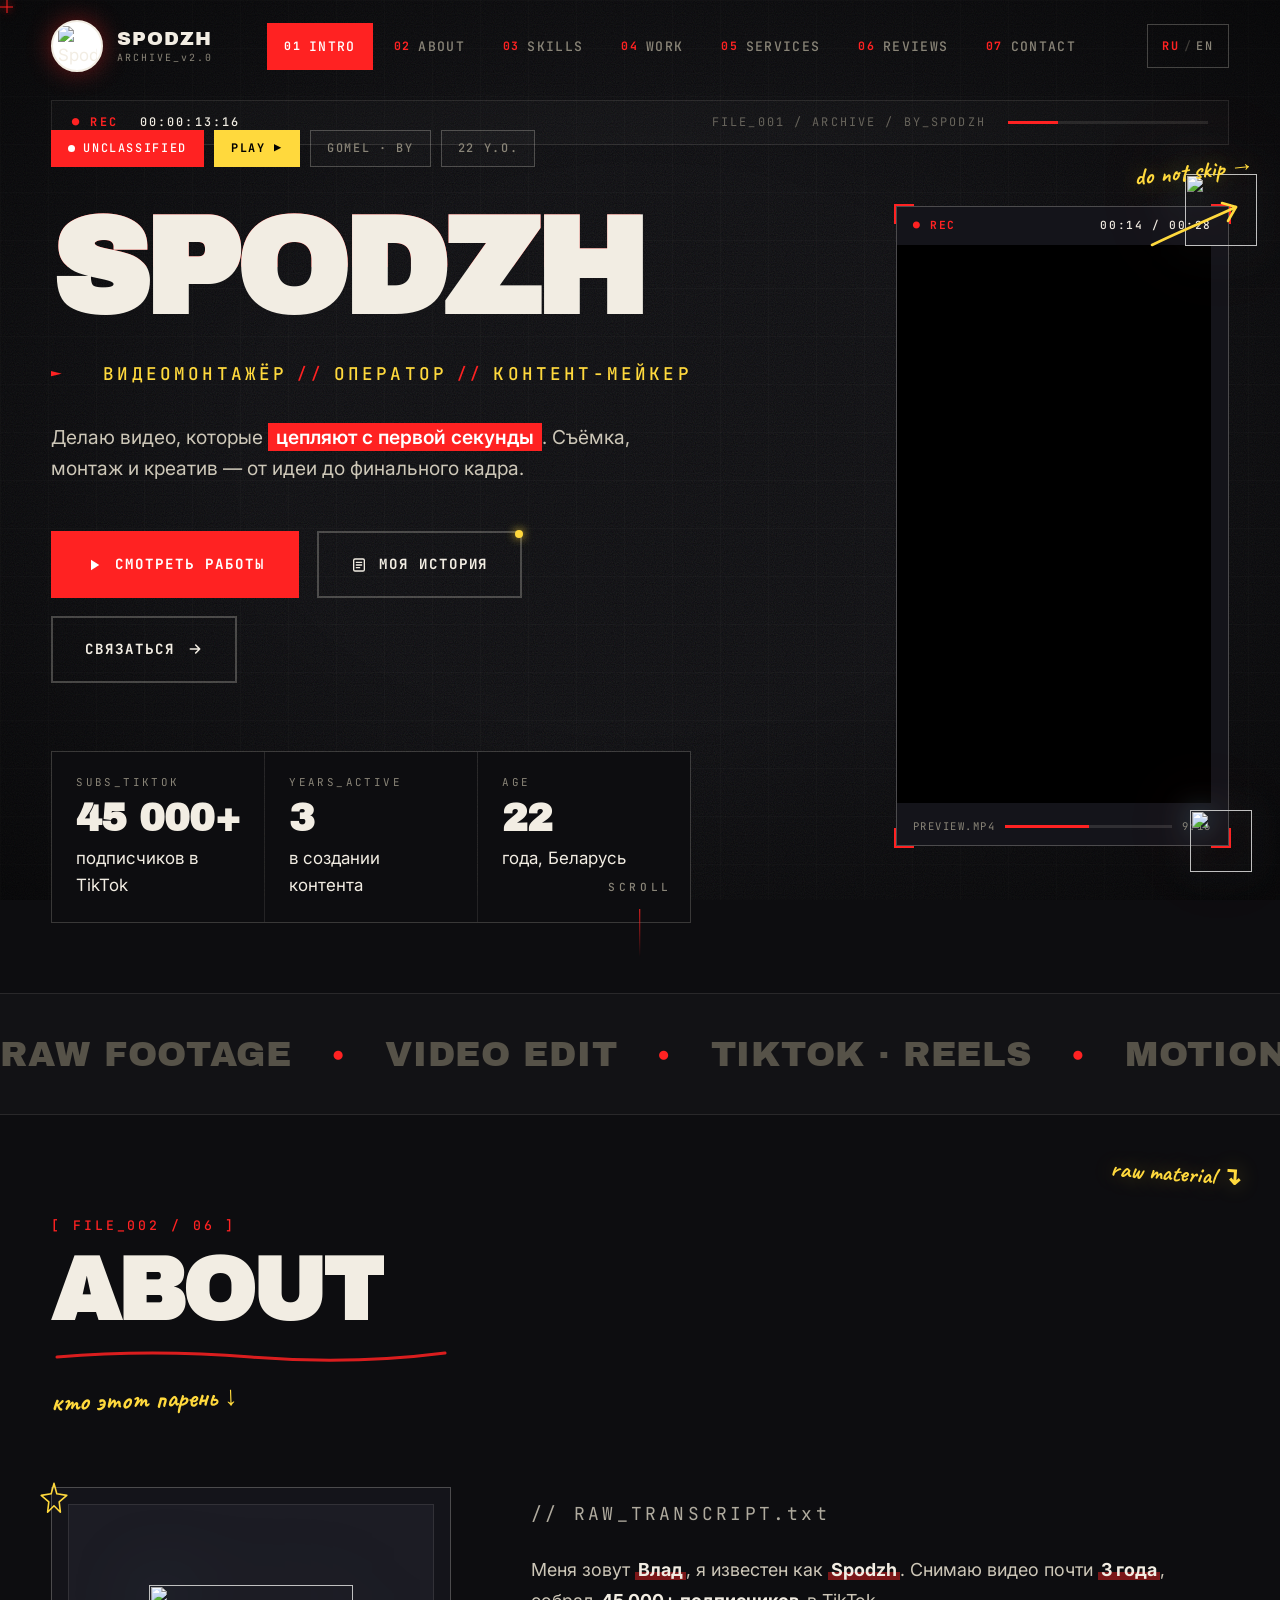
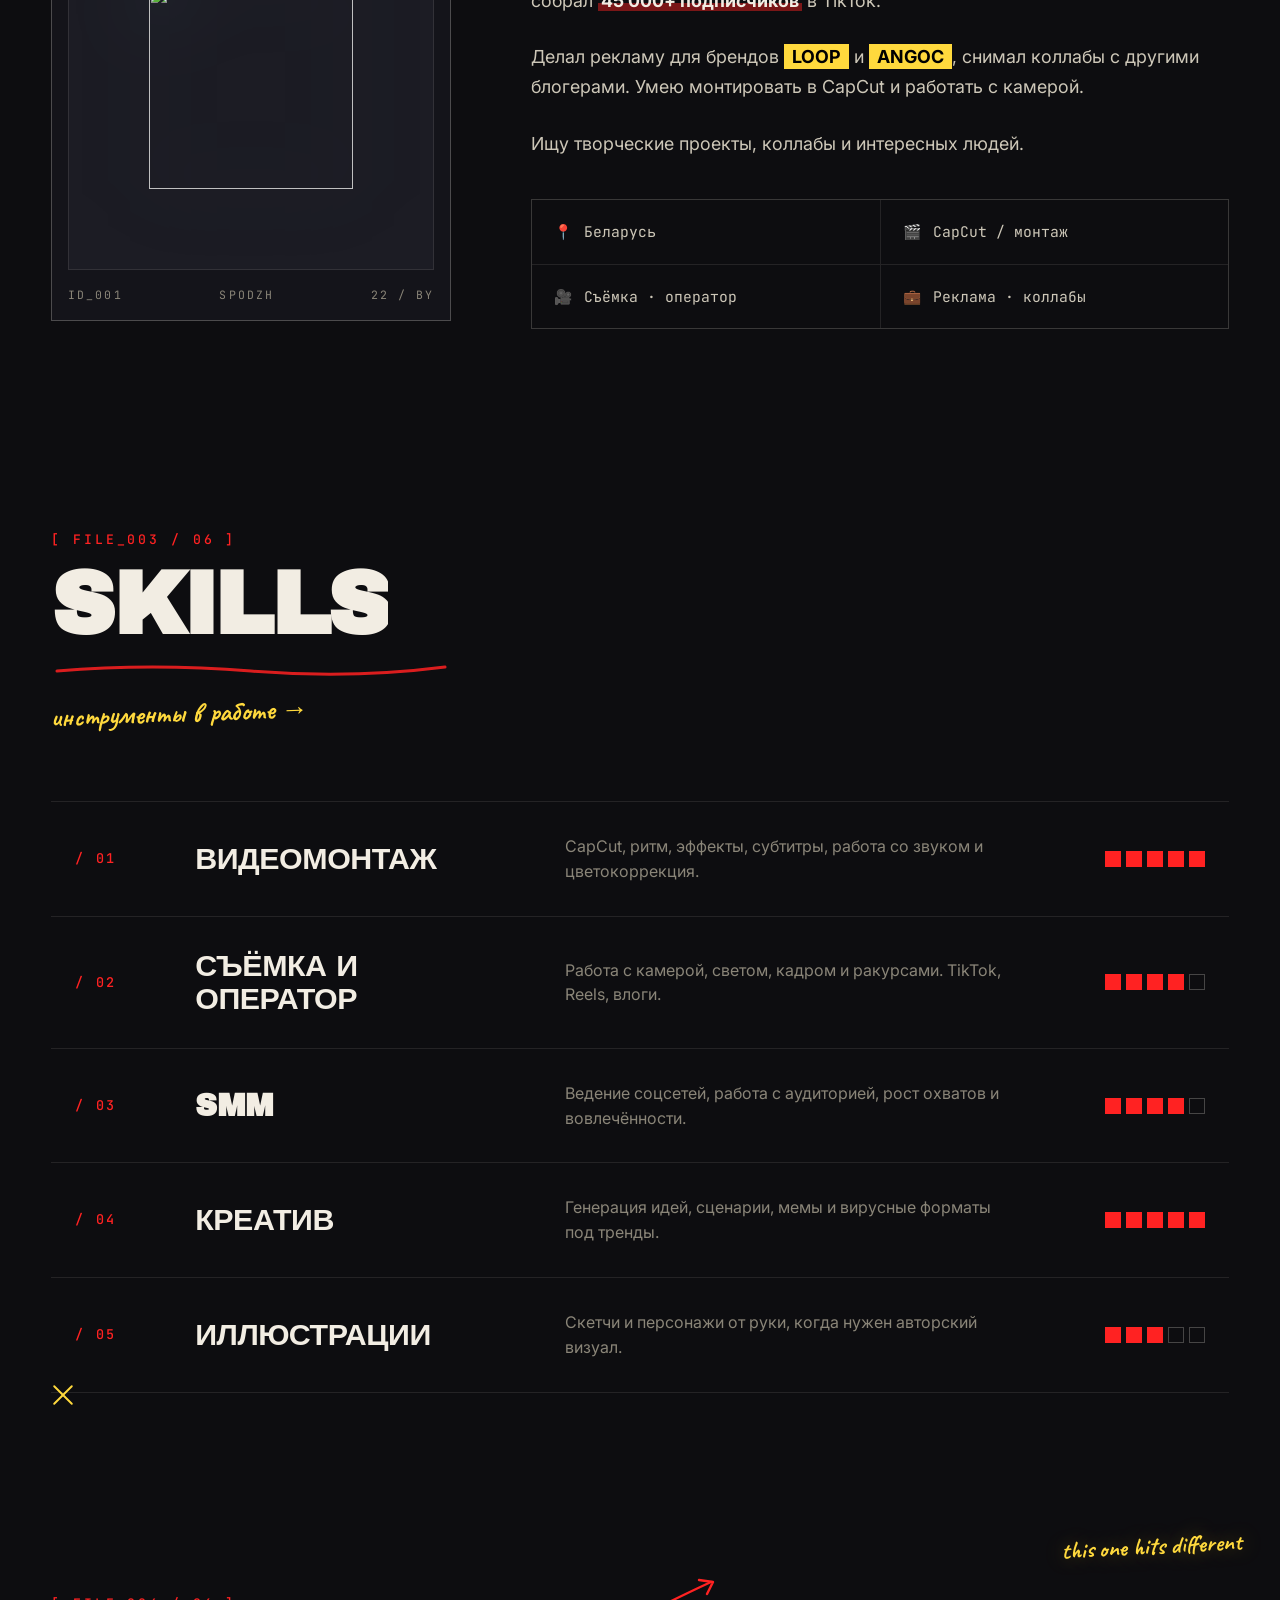
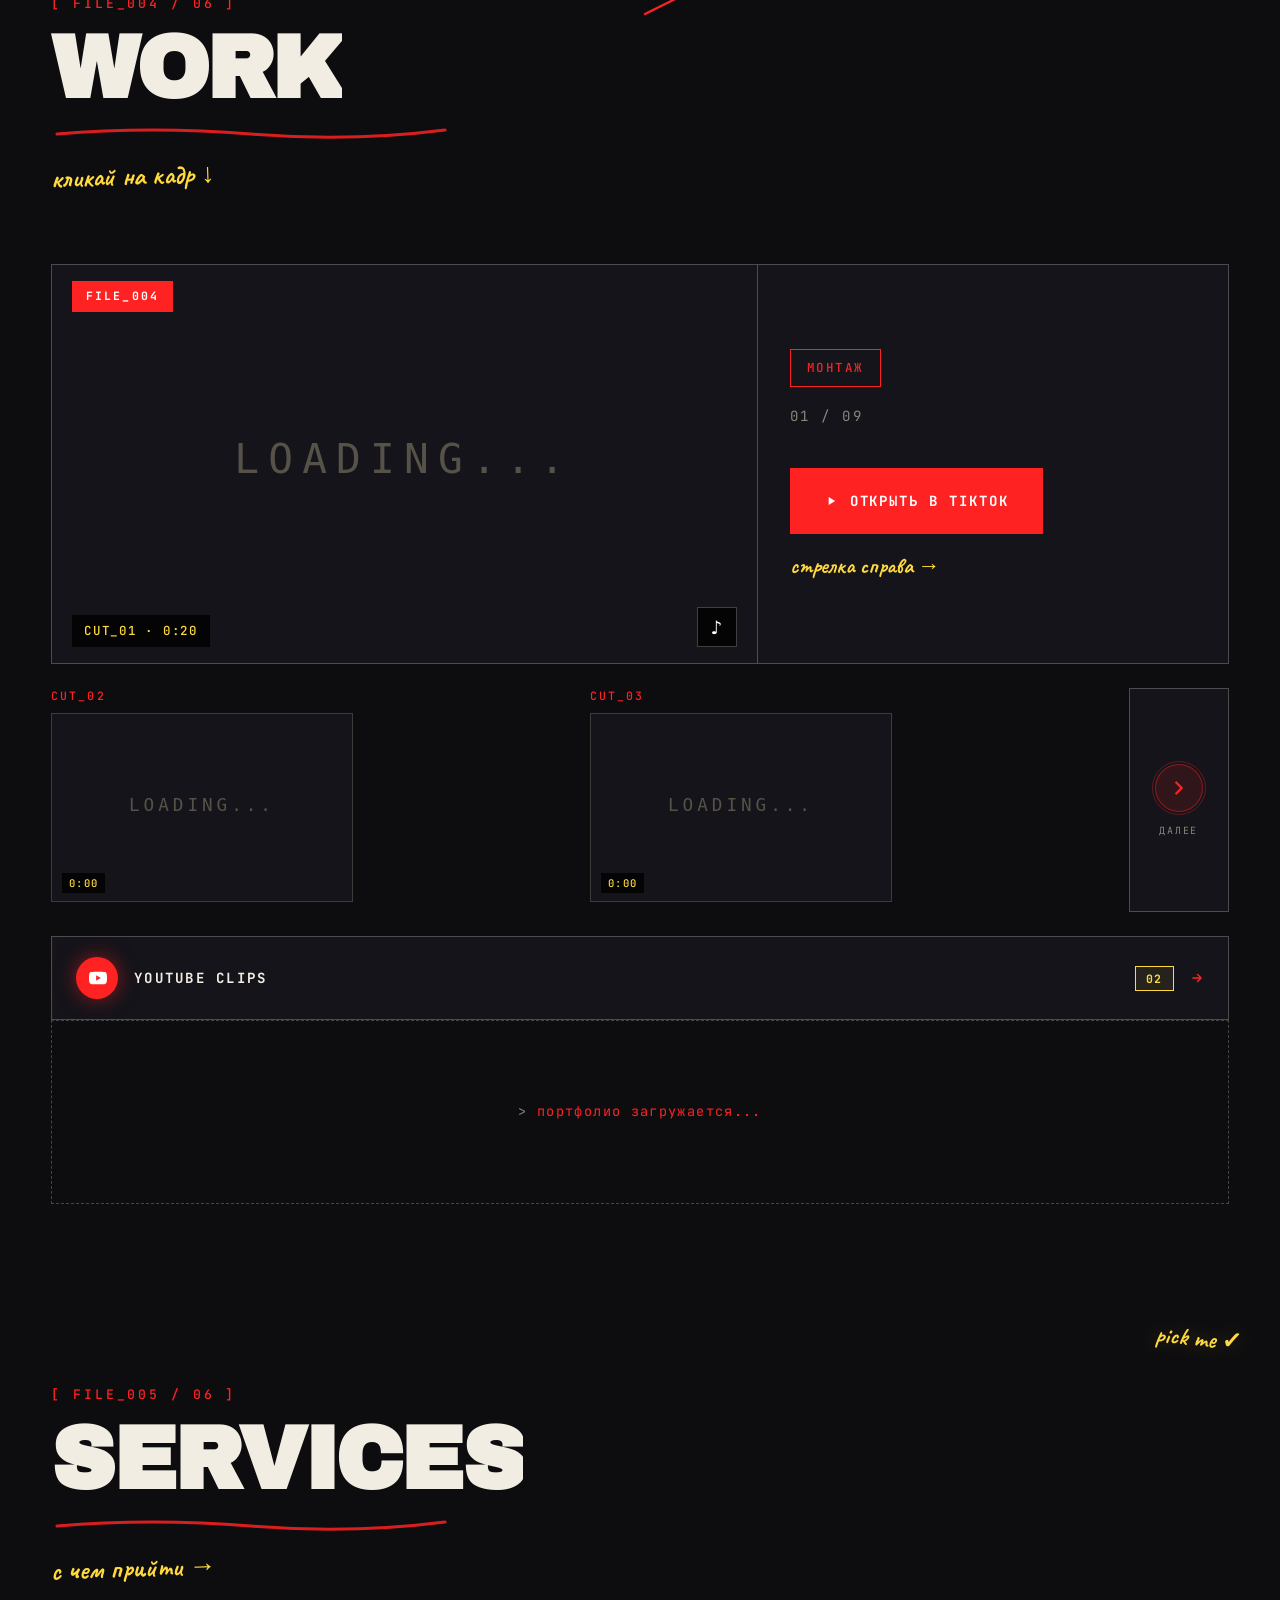
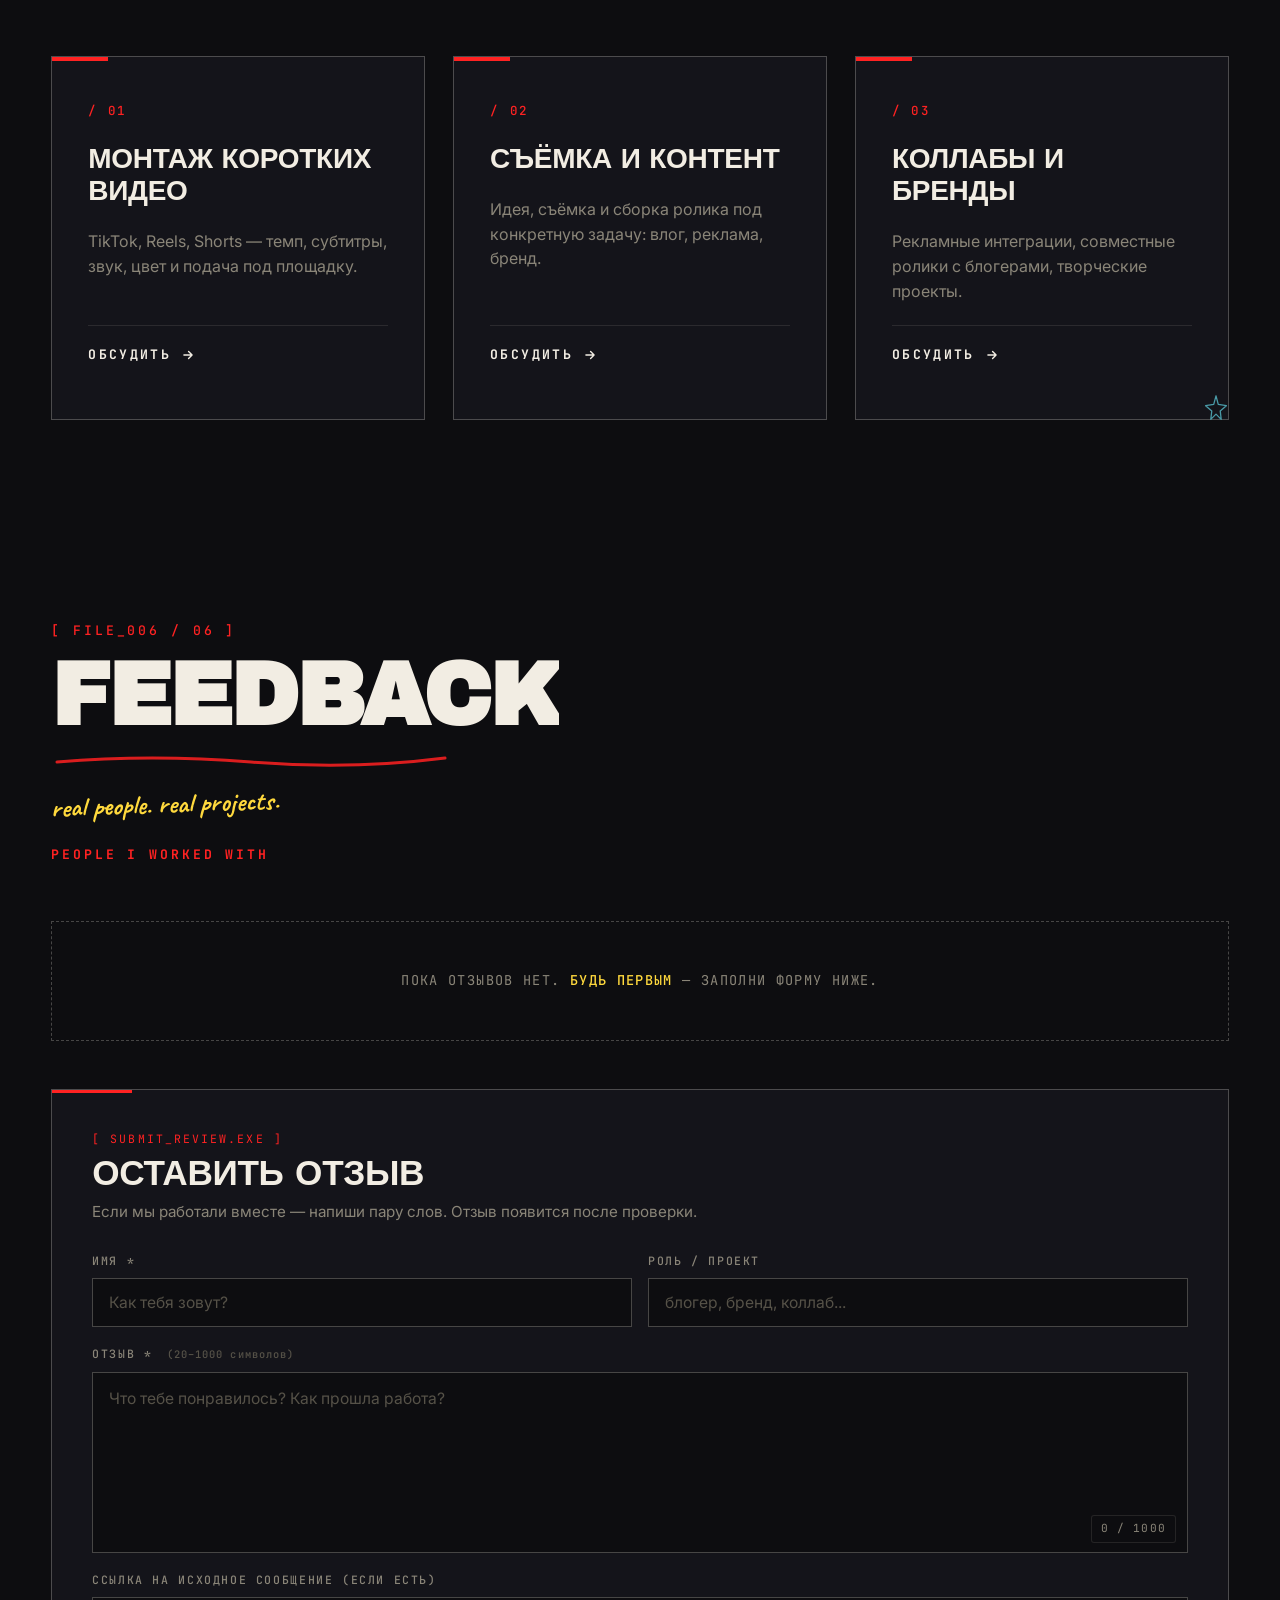
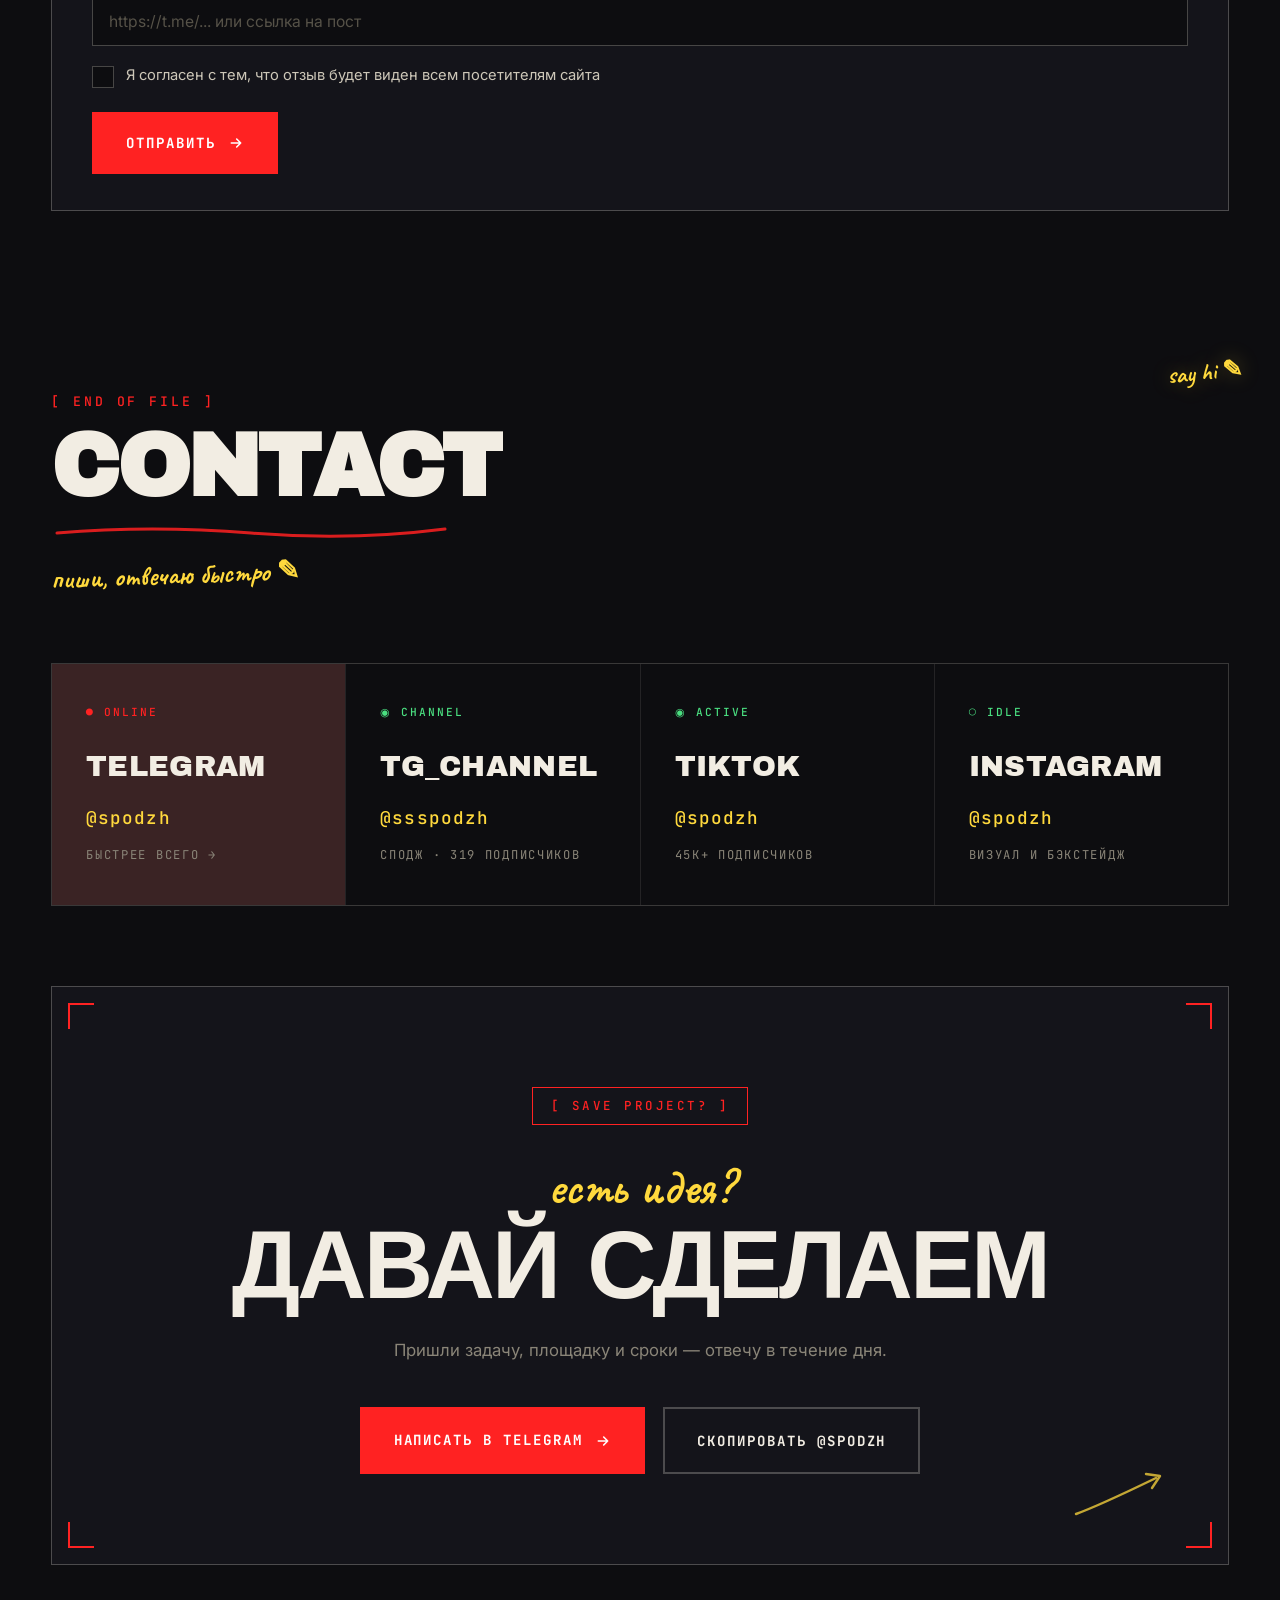
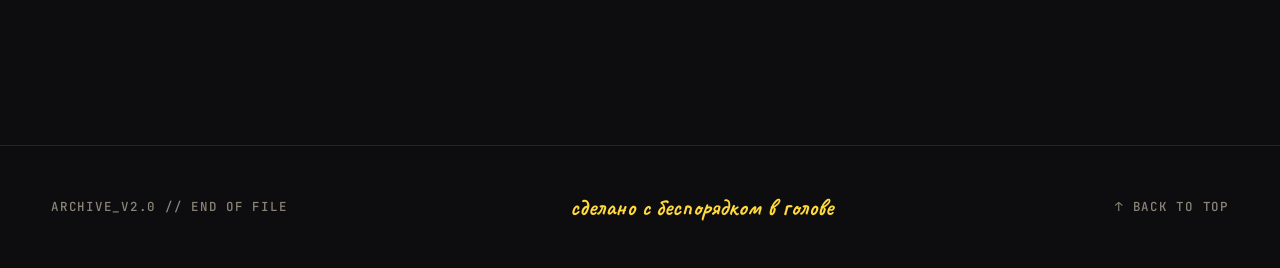
==== commit c3a04d15: "Add files via upload" ====
--- a/index.html
+++ b/index.html
@@ -39,7 +39,7 @@
 </head>
 <body>
 
-  <!-- ================= ПРЕЛОАДЕР / ЭКРАН РЕНДЕРА ================= -->
+  <!-- ================= ПРЕЛОАДЕР ================= -->
   <div class="loader" id="loader">
     <div class="loader-inner">
       <img src="https://i.ibb.co/G46gG6hM/SPODZHLOGO.png" alt="" class="loader-logo"
@@ -711,22 +711,12 @@
     </div>
   </div>
 
-  <!-- ================= ИНТЕРАКТИВ (V3) ================= -->
-  <script src="js/interactive.js"></script>
-
-  <!-- ================= CORRUPTED ARCHIVE ================= -->
-  <script src="js/corrupted.js"></script>
-
-  <!-- ================= REVIEWS ================= -->
-  <script src="js/reviews.js"></script>
-  <script src="js/enhancements.js"></script>
-
   <!-- ================= АДМИН-ПАНЕЛЬ ================= -->
   <div class="admin-panel" id="adminPanel" aria-hidden="true">
     <div class="admin-panel__backdrop" data-admin-close></div>
     <div class="admin-panel__dialog">
       <header class="admin-panel__head">
-        <span class="admin-panel__tag">[ ADMIN_PANEL · Ctrl+Shift+A ]</span>
+        <span class="admin-panel__tag">[ ADMIN_PANEL · Ctrl+Alt+A ]</span>
         <h3 class="admin-panel__title">SPODZH // CONTROL</h3>
         <button class="admin-panel__close" data-admin-close aria-label="Close">✕</button>
       </header>
@@ -746,6 +736,155 @@
       </div>
     </div>
   </div>
+
+  <!-- ================= ИНТЕРАКТИВ ================= -->
+  <script src="js/interactive.js"></script>
+
+  <!-- ================= CORRUPTED ARCHIVE ================= -->
+  <script src="js/corrupted.js"></script>
+
+  <!-- ================= REVIEWS ================= -->
+  <script src="js/reviews.js"></script>
+
+  <!-- ================= ENHANCEMENTS ================= -->
+  <script src="js/enhancements.js"></script>
+
+  <!-- ================= ADMIN — встроенная логика ================= -->
+  <script>
+    (function () {
+      'use strict';
+
+      var panel = document.getElementById('adminPanel');
+      if (!panel) {
+        console.warn('[admin] panel element not found');
+        return;
+      }
+
+      var API_BASE = 'https://spodzh-reviews-api.ernest-chanel.workers.dev';
+      var KEY_STORAGE = 'spodzh_admin_key';
+
+      var statsEl = panel.querySelector('#adminStats');
+      var pendingEl = panel.querySelector('#adminPending');
+
+      function openPanel() {
+        var key = null;
+        try { key = localStorage.getItem(KEY_STORAGE); } catch (e) {}
+        if (!key) {
+          key = window.prompt('ADMIN KEY:');
+          if (!key) return;
+          try { localStorage.setItem(KEY_STORAGE, key); } catch (e) {}
+        }
+        panel.classList.add('open');
+        panel.setAttribute('aria-hidden', 'false');
+        document.body.style.overflow = 'hidden';
+        loadStats(key);
+      }
+
+      function closePanel() {
+        panel.classList.remove('open');
+        panel.setAttribute('aria-hidden', 'true');
+        document.body.style.overflow = '';
+      }
+
+      function loadStats(key) {
+        fetch(API_BASE + '/admin/stats?key=' + encodeURIComponent(key))
+          .then(function (r) { return r.json(); })
+          .then(function (data) {
+            if (data.error) {
+              pendingEl.innerHTML = '<div class="admin-error">⚠ ' + data.error + '</div>';
+              return;
+            }
+            setVal('reviews_total', data.reviews_total);
+            setVal('reviews_pending', data.reviews_pending);
+            setVal('reviews_approved', data.reviews_approved);
+            setVal('videos_total', data.videos_total);
+          })
+          .catch(function (err) {
+            pendingEl.innerHTML = '<div class="admin-error">⚠ Сеть: ' + err.message + '</div>';
+          });
+
+        fetch(API_BASE + '/admin/pending?key=' + encodeURIComponent(key))
+          .then(function (r) { return r.json(); })
+          .then(function (data) {
+            var items = (data && data.items) || [];
+            if (!items.length) {
+              pendingEl.innerHTML = '<div class="admin-empty">✨ Очередь пуста</div>';
+              return;
+            }
+            pendingEl.innerHTML = '<div class="admin-pending__head">ОЧЕРЕДЬ · ' + items.length + '</div>' +
+              items.map(function (r) {
+                return '<div class="admin-pending__item">' +
+                  '<strong>#' + r.id + ' · ' + escapeHtml(r.author) + '</strong>' +
+                  (r.role ? ' <em>· ' + escapeHtml(r.role) + '</em>' : '') +
+                  '<p>' + escapeHtml((r.text || '').slice(0, 120)) + '…</p>' +
+                  '</div>';
+              }).join('');
+          })
+          .catch(function () {
+            pendingEl.innerHTML = '<div class="admin-error">⚠ Не удалось загрузить очередь</div>';
+          });
+      }
+
+      function setVal(name, val) {
+        var el = statsEl.querySelector('[data-admin="' + name + '"]');
+        if (el) el.textContent = (val != null) ? val : '—';
+      }
+
+      function escapeHtml(s) {
+        return String(s || '').replace(/&/g, '&amp;').replace(/</g, '&lt;').replace(/>/g, '&gt;');
+      }
+
+      document.addEventListener('keydown', function (e) {
+        if (e.ctrlKey && e.altKey && !e.shiftKey && !e.metaKey) {
+          var isA = (e.code === 'KeyA') || (e.key && e.key.toLowerCase() === 'a');
+          if (isA) {
+            e.preventDefault();
+            if (panel.classList.contains('open')) closePanel();
+            else openPanel();
+          }
+        }
+        if (e.key === 'Escape' && panel.classList.contains('open')) closePanel();
+      });
+
+      try {
+        var url = new URL(location.href);
+        if (url.searchParams.get('admin') === '1') {
+          setTimeout(openPanel, 500);
+        }
+      } catch (e) {}
+
+      var footerCenter = document.querySelector('.footer__center');
+      if (footerCenter) {
+        var clicks = 0, timer = null;
+        footerCenter.addEventListener('click', function () {
+          clicks++;
+          clearTimeout(timer);
+          if (clicks >= 3) {
+            clicks = 0;
+            if (panel.classList.contains('open')) closePanel();
+            else openPanel();
+            return;
+          }
+          timer = setTimeout(function () { clicks = 0; }, 800);
+        });
+      }
+
+      panel.querySelectorAll('[data-admin-close]').forEach(function (el) {
+        el.addEventListener('click', closePanel);
+      });
+
+      var refreshBtn = panel.querySelector('[data-admin-refresh]');
+      if (refreshBtn) {
+        refreshBtn.addEventListener('click', function () {
+          var key = null;
+          try { key = localStorage.getItem(KEY_STORAGE); } catch (e) {}
+          if (key) loadStats(key);
+        });
+      }
+
+      console.log('%c[admin] ready · Ctrl+Alt+A · ?admin=1 · 3x клик по футеру', 'color:#ff2222; font-family:monospace;');
+    })();
+  </script>
 
   <!-- ================= ОСНОВНОЙ СКРИПТ ================= -->
   <script>
@@ -924,7 +1063,7 @@
       initLang();
 
       /* ============================================================
-         ПАСХАЛКА: набрать "spodzh" → призраки делают сальто
+         ПАСХАЛКА: набрать "spodzh"
          ============================================================ */
       try {
         var keyBuffer = '';
@@ -1146,7 +1285,7 @@
       } catch (e) {}
 
       /* ============================================================
-         ТАЙМКОДЫ (плавный инкремент кадров)
+         ТАЙМКОДЫ
          ============================================================ */
       try {
         var heroTc = document.getElementById('heroTimecode');
@@ -1273,12 +1412,10 @@
             return idx;
           }
 
-          // Левая карточка — всегда следующая после текущей
           var idxLeft = (projectState.current + 1) % N;
           if (mLeft) mLeft.hidden = false;
           projectState.miniLeftIndex = fill('Left', idxLeft);
 
-          // Правая карточка — если есть что показать (N > 2)
           if (N === 2) {
             if (mRight) mRight.hidden = true;
             projectState.miniRightIndex = null;
@@ -1390,7 +1527,6 @@
           });
         }
 
-        // Placeholder до получения списка видео от API
         (function initPlaceholders() {
           var svg = '<svg xmlns="http://www.w3.org/2000/svg" viewBox="0 0 160 100">' +
             '<rect width="160" height="100" fill="#14141a"/>' +
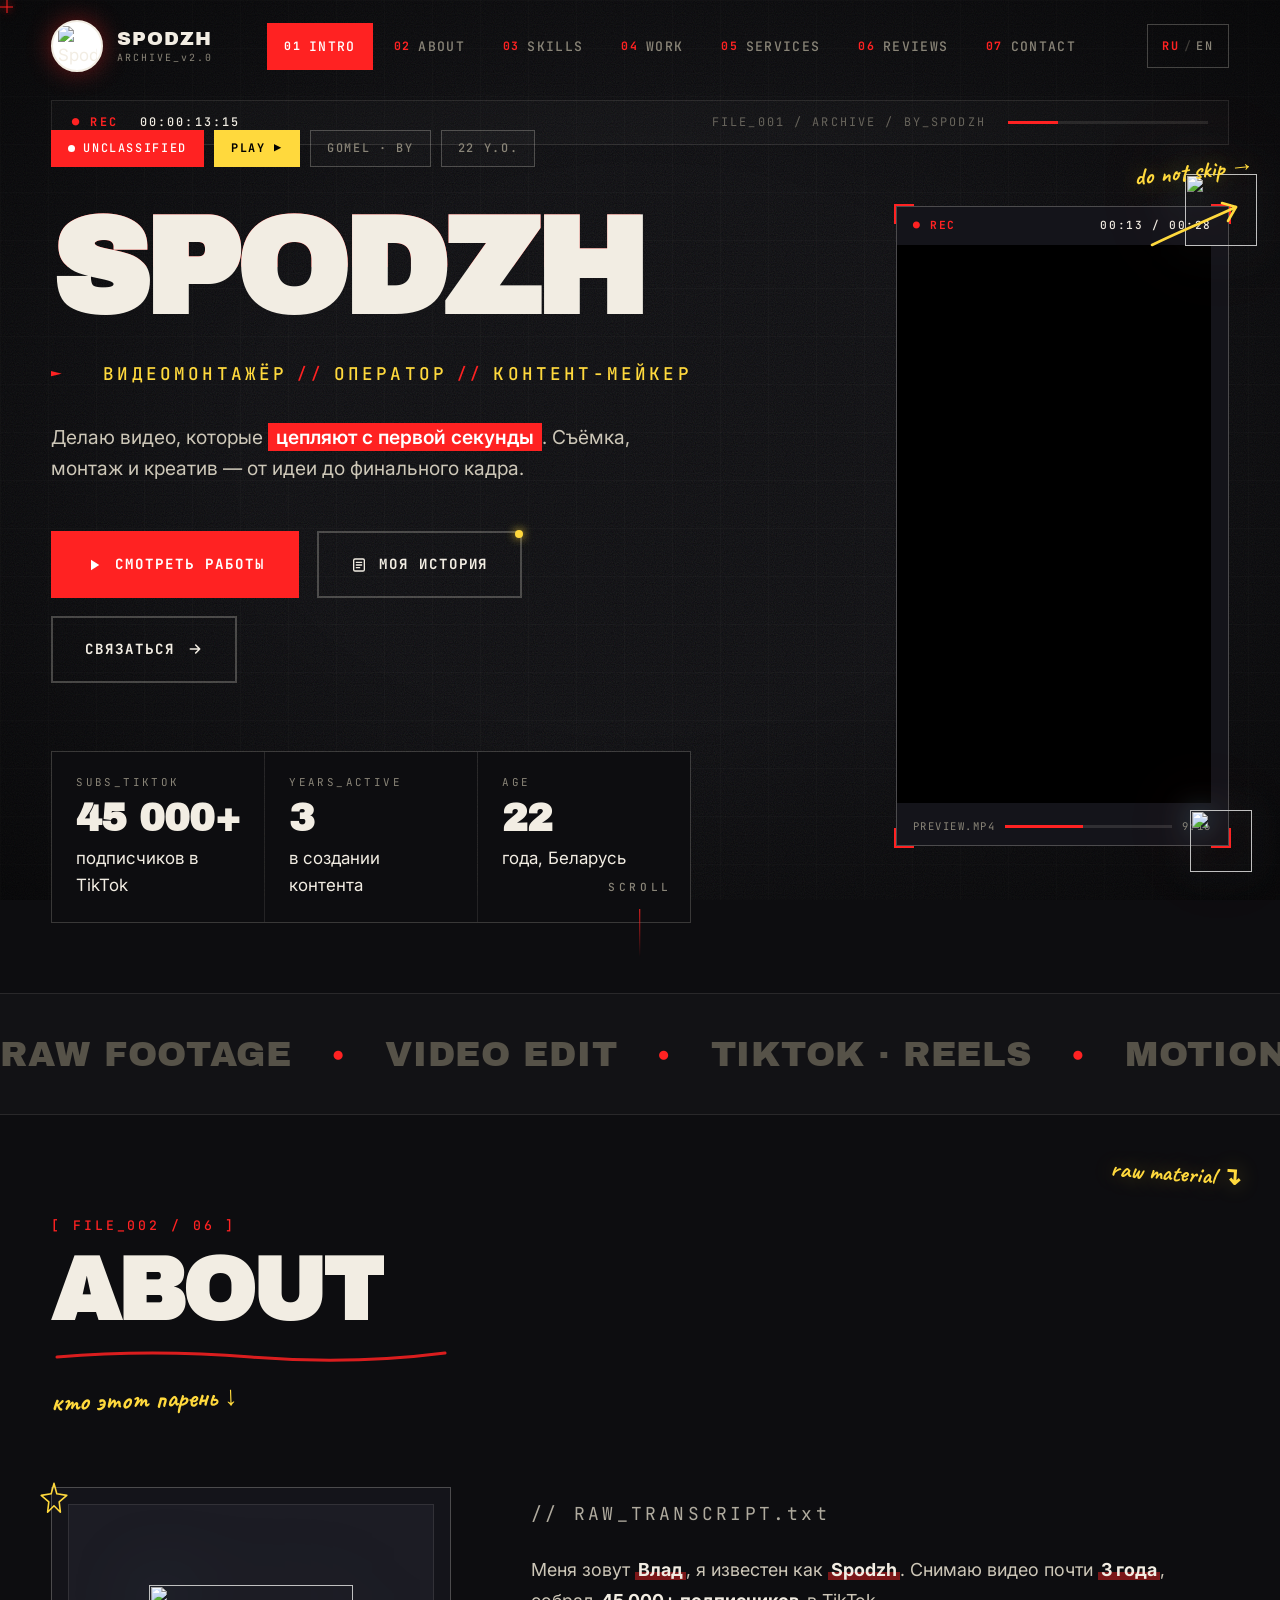
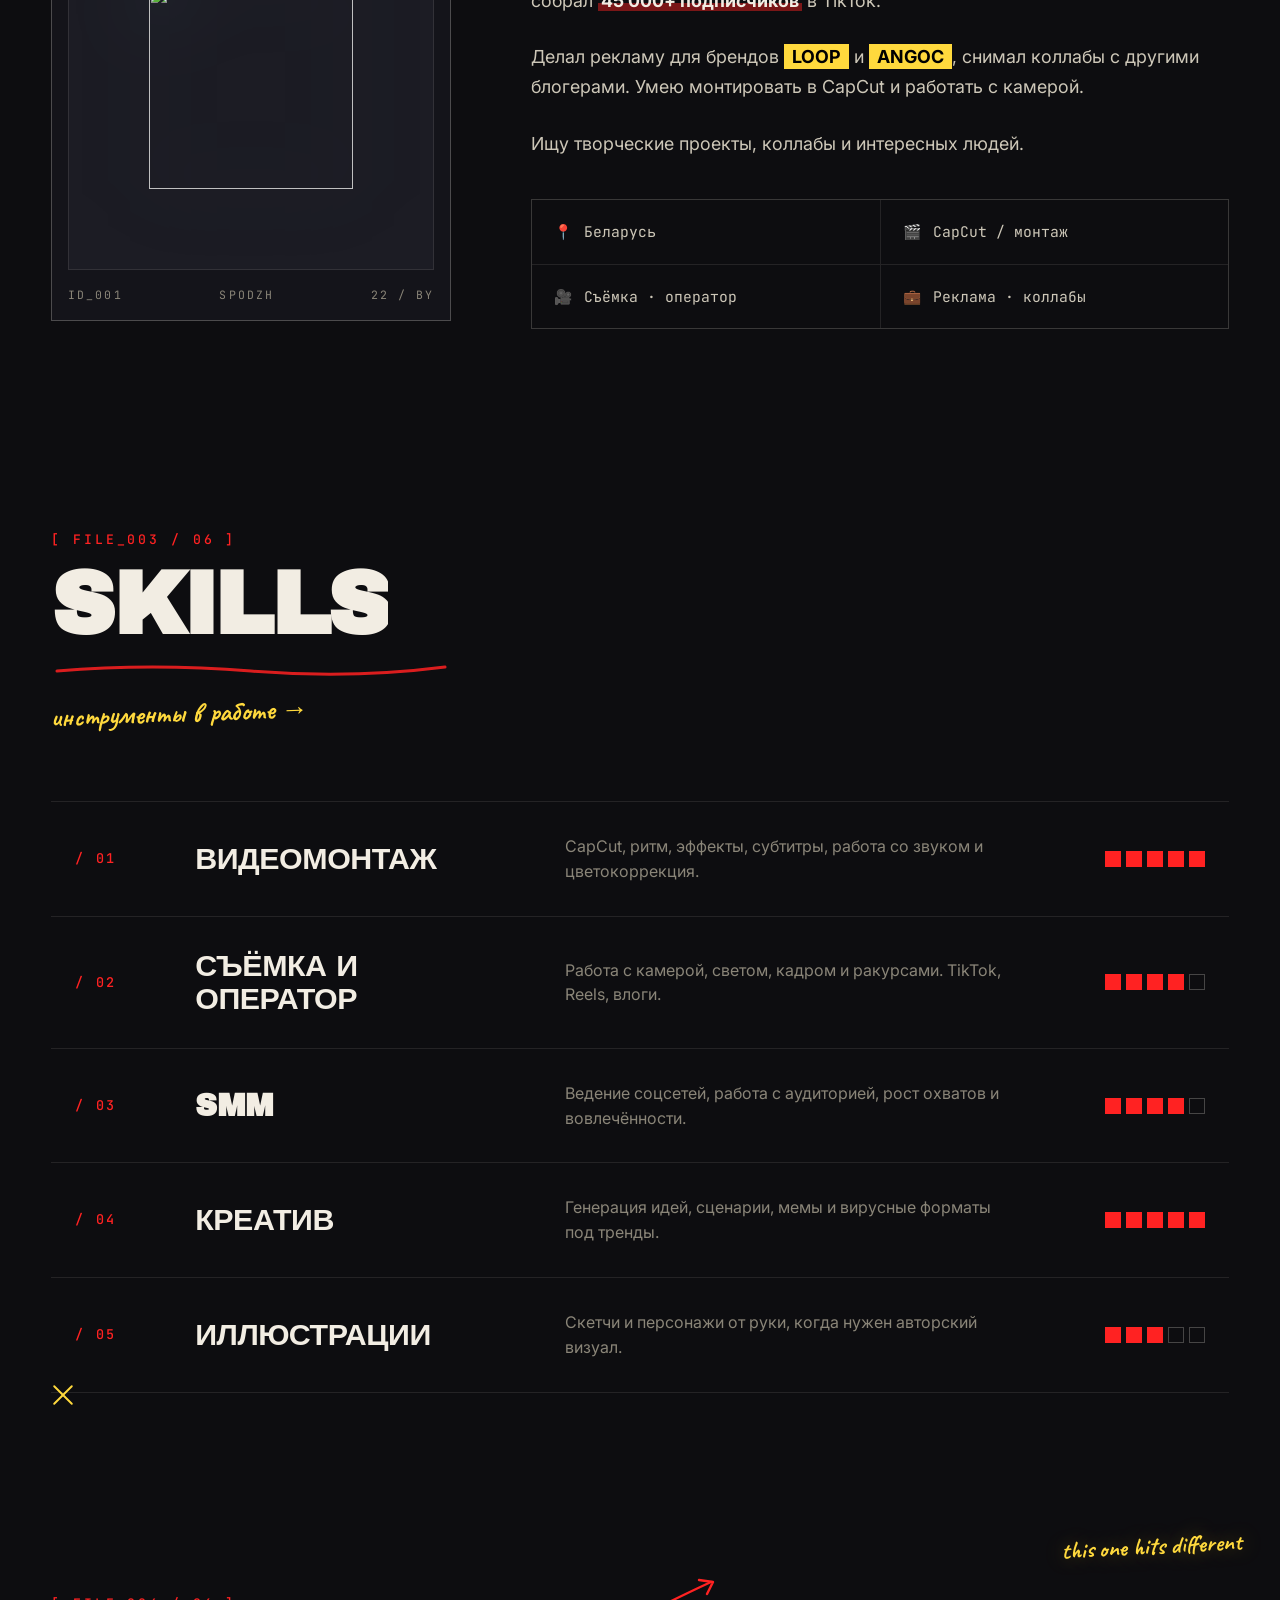
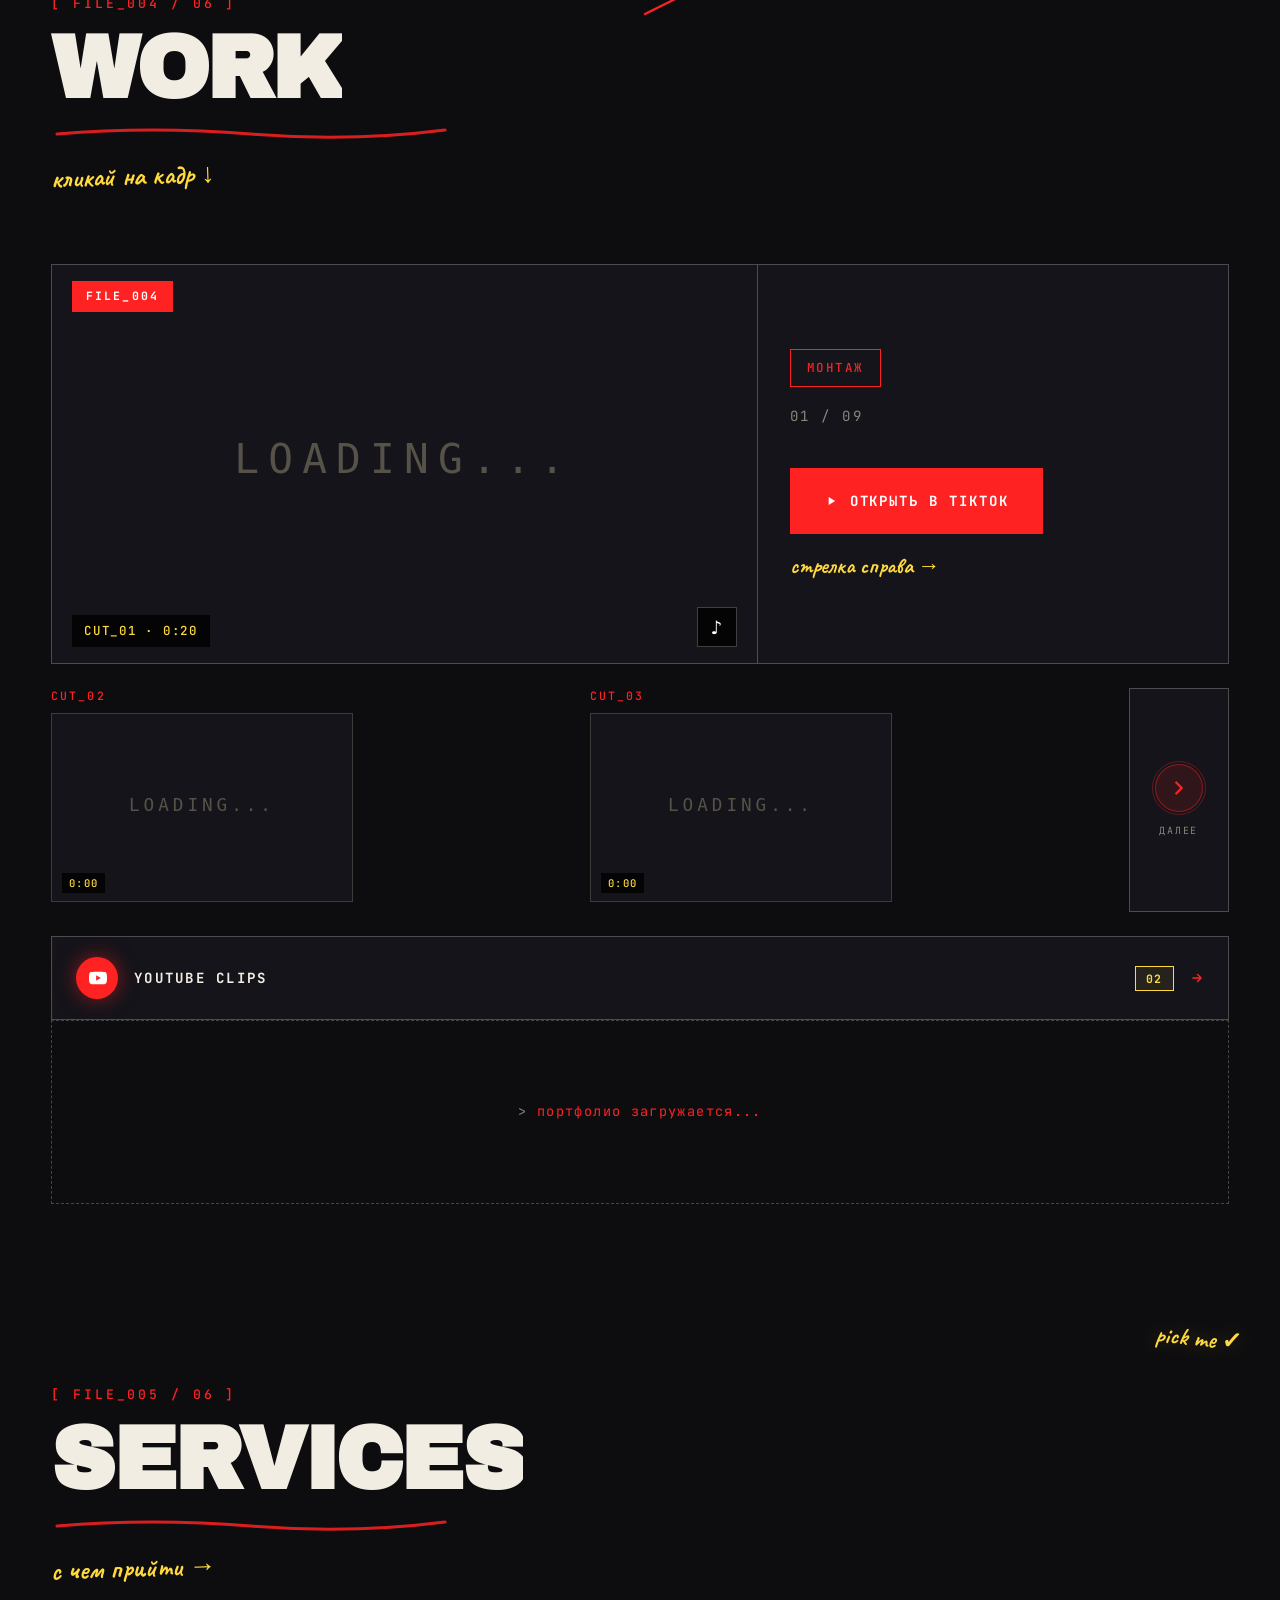
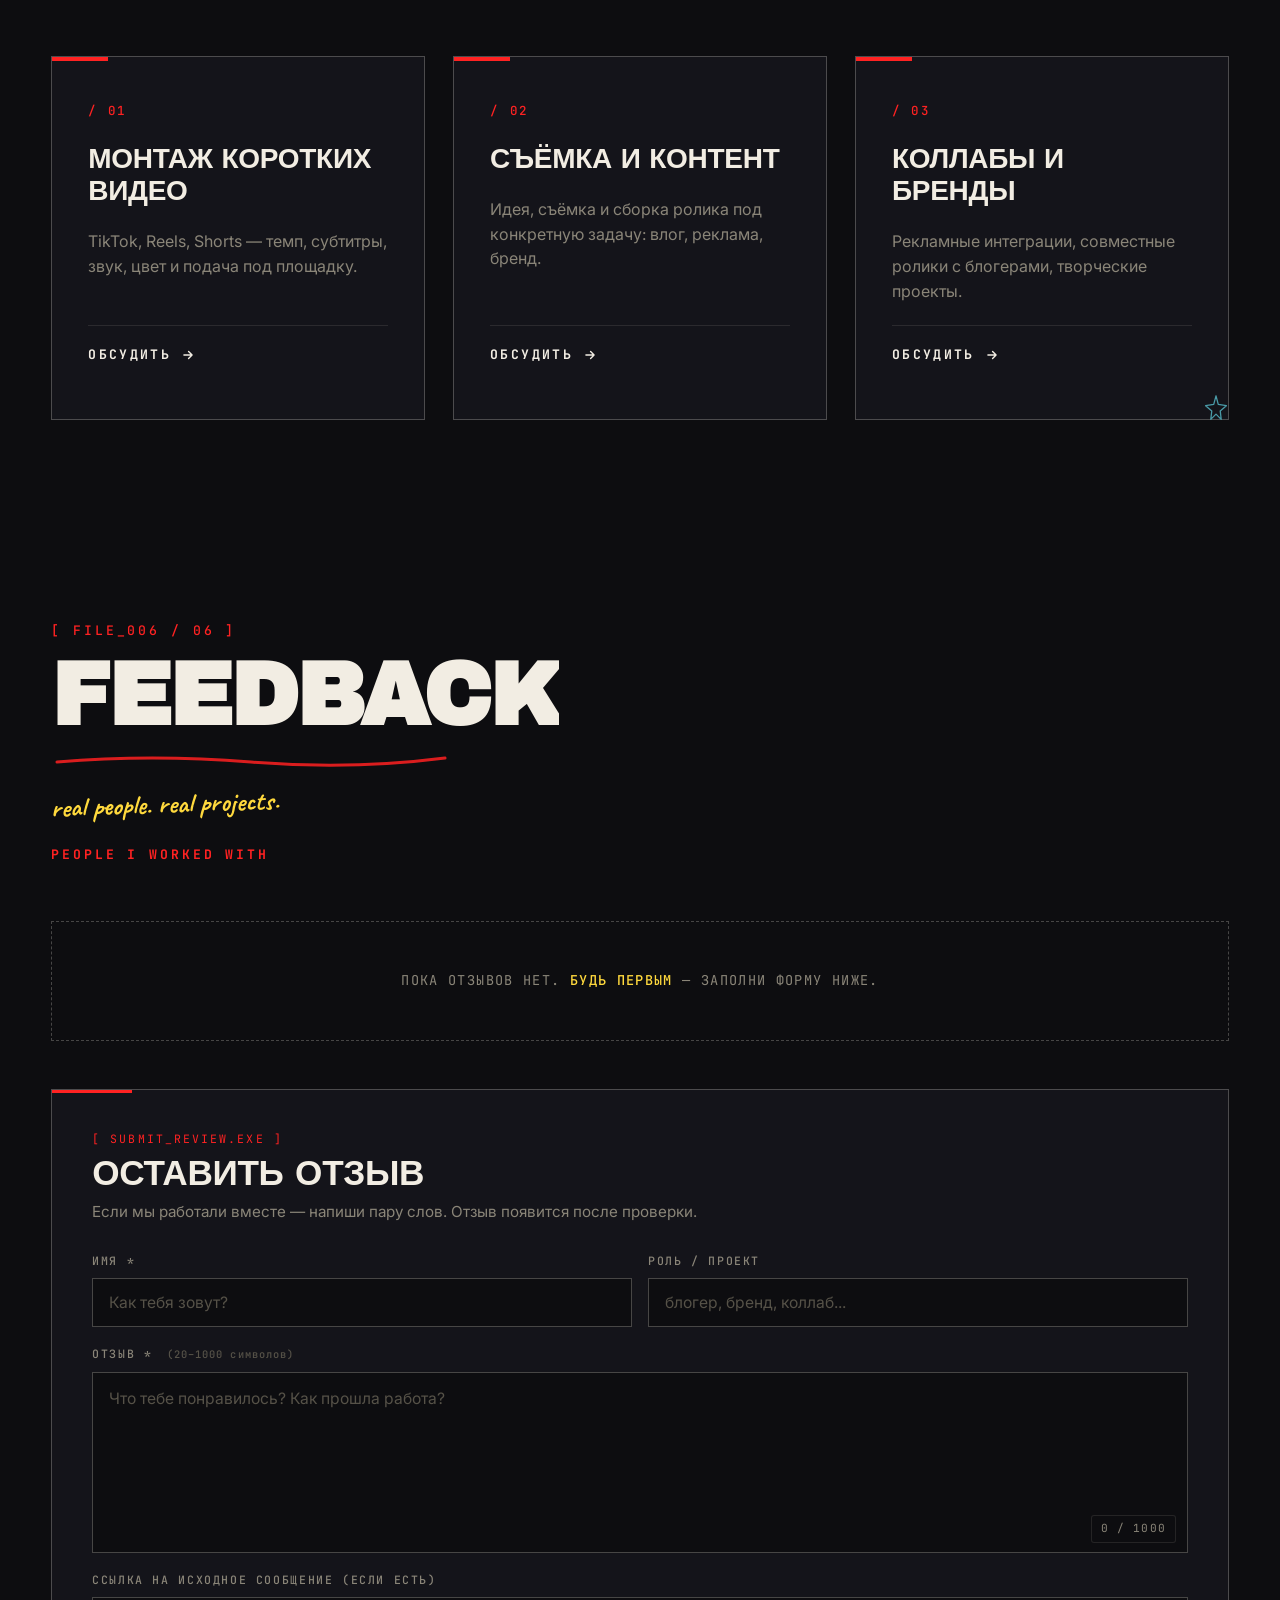
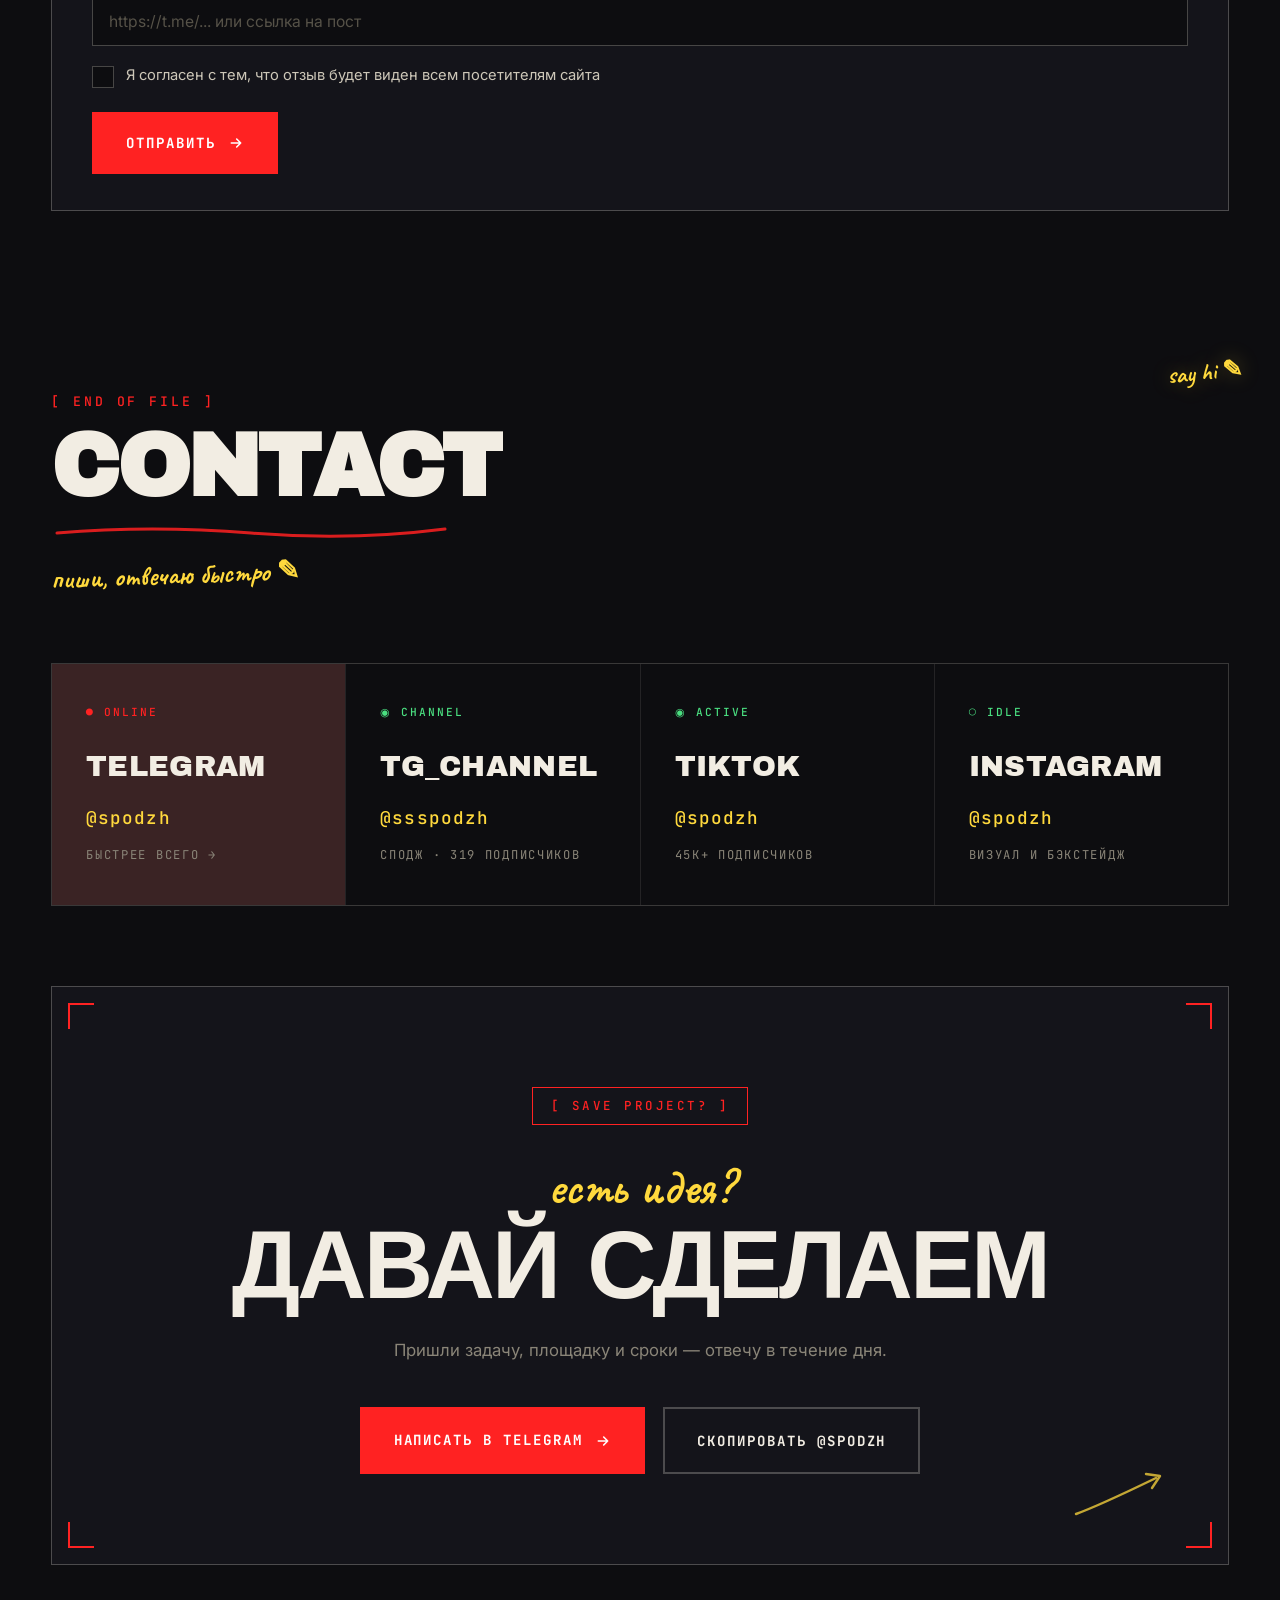
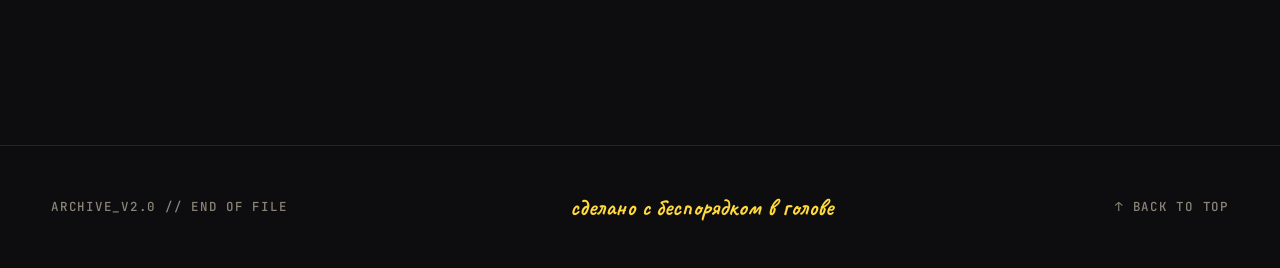
==== commit cb9c0a93: "Add files via upload" ====
--- a/index.html
+++ b/index.html
@@ -238,7 +238,7 @@
             </div>
 
             <div class="preview-media">
-              <video src="assets/hero.mp4" autoplay muted loop playsinline></video>
+              <video src="assets/hero.mp4" autoplay muted loop playsinline preload="metadata" poster="assets/hero-poster.jpg"></video>
             </div>
 
             <div class="preview-footer">
@@ -418,7 +418,7 @@
           <span class="featured__index" id="featuredIndex">01 / 09</span>
           <div class="featured__meta" id="featuredMeta"></div>
           <div class="featured__actions">
-            <a class="btn btn--primary" id="featuredLink" href="#" target="_blank" rel="noopener">
+            <a class="btn btn--primary" id="featuredLink" href="#" target="_blank" rel="noopener noreferrer">
               <svg viewBox="0 0 24 24" width="14" height="14" fill="currentColor"><path d="M8 5v14l11-7z"/></svg>
               <span data-i18n="btn_open_tiktok">ОТКРЫТЬ В TIKTOK</span>
             </a>
@@ -495,7 +495,7 @@
 
       <div class="clips-modal__grid">
 
-        <a class="clip-card" href="https://www.youtube.com/watch?v=CNVz_u516Wg" target="_blank" rel="noopener">
+        <a class="clip-card" href="https://www.youtube.com/watch?v=CNVz_u516Wg" target="_blank" rel="noopener noreferrer">
           <div class="clip-card__media">
             <img src="https://i.ibb.co/TB4DTrTT/maxresdefault.jpg" alt="Новогодний клип" loading="lazy">
             <span class="clip-card__play" aria-hidden="true">▶</span>
@@ -511,7 +511,7 @@
           </div>
         </a>
 
-        <a class="clip-card" href="https://www.youtube.com/watch?v=TOeKtNYVjcI" target="_blank" rel="noopener">
+        <a class="clip-card" href="https://www.youtube.com/watch?v=TOeKtNYVjcI" target="_blank" rel="noopener noreferrer">
           <div class="clip-card__media">
             <img src="https://i.ibb.co/XxZ7N0sb/image.png" alt="Дисс на Жюри" loading="lazy">
             <span class="clip-card__play" aria-hidden="true">▶</span>
@@ -703,7 +703,7 @@
       </div>
       <div class="project-modal__body">
         <div class="project-modal__meta" id="modalMeta"></div>
-        <a id="modalLink" href="#" target="_blank" rel="noopener" class="btn btn--primary">
+        <a id="modalLink" href="#" target="_blank" rel="noopener noreferrer" class="btn btn--primary">
           <span data-i18n="btn_open_tiktok">ОТКРЫТЬ В TIKTOK</span>
           <svg viewBox="0 0 24 24" width="16" height="16" fill="none" stroke="currentColor" stroke-width="2.4"><path d="M5 12h14M13 6l6 6-6 6" stroke-linecap="round" stroke-linejoin="round"/></svg>
         </a>
@@ -787,7 +787,7 @@
       }
 
       function loadStats(key) {
-        fetch(API_BASE + '/admin/stats?key=' + encodeURIComponent(key))
+      fetch(API_BASE + '/admin/stats', { headers: { 'X-Admin-Key': key } })
           .then(function (r) { return r.json(); })
           .then(function (data) {
             if (data.error) {
@@ -803,7 +803,7 @@
             pendingEl.innerHTML = '<div class="admin-error">⚠ Сеть: ' + err.message + '</div>';
           });
 
-        fetch(API_BASE + '/admin/pending?key=' + encodeURIComponent(key))
+      fetch(API_BASE + '/admin/pending', { headers: { 'X-Admin-Key': key } })
           .then(function (r) { return r.json(); })
           .then(function (data) {
             var items = (data && data.items) || [];
@@ -1356,6 +1356,7 @@
           fc.style.opacity = '0';
           setTimeout(function () {
             els.img.src = p.img || '';
+            els.img.alt = p.label ? ('Project: ' + p.label) : 'Project preview';
             els.label.textContent = p.label || '';
             els.link.href = p.link || '#';
             els.index.textContent = pad2(idx + 1) + ' / ' + pad2(projectState.videos.length);
@@ -1396,7 +1397,10 @@
             var numEl = document.querySelector('#' + prefix + ' .work-mini__num');
 
             if (numEl) numEl.textContent = 'CUT_' + pad2(idx + 1);
-            if (img) img.src = v.img || '';
+            if (img) {
+              img.src = v.img || '';
+              img.alt = v.label ? ('Project: ' + v.label) : 'Project preview';
+            }
             if (dur) dur.textContent = v.duration || '0:00';
             if (newBadge) newBadge.hidden = !v.is_new;
 
@@ -1455,7 +1459,9 @@
           var p = projectState.videos[projectState.current];
           if (!p || !modal) return;
 
-          document.getElementById('modalImage').src = p.img || '';
+          var mImg = document.getElementById('modalImage');
+          mImg.src = p.img || '';
+          mImg.alt = p.label ? ('Project: ' + p.label) : 'Project preview';
           document.getElementById('modalCode').textContent = 'CUT_' + pad2(projectState.current + 1);
           document.getElementById('modalTc').textContent = p.duration || '0:00';
           document.getElementById('modalLink').href = p.link || '#';
--- a/css/corrupted.css
+++ b/css/corrupted.css
@@ -1,493 +1,169 @@
 /* ============================================================
-   CORRUPTED.CSS — пасхалка "CORRUPTED ARCHIVE"
-   5 кликов по логотипу → взлом → альтернативная тема
+   CORRUPTED.JS v2 — пасхалка "CORRUPTED ARCHIVE"
+   5 кликов по логотипу → взлом → альтернативная тема.
+   Стили — в css/corrupted.css.
    ============================================================ */
+(function () {
+  'use strict';
 
-/* ------------------------------------------------------------
-   ОВЕРЛЕЙ АНИМАЦИИ ВЗЛОМА
-   ------------------------------------------------------------ */
-.corrupt-overlay {
-  position: fixed;
-  inset: 0;
-  z-index: 10100;
-  pointer-events: none;
-  opacity: 0;
-  visibility: hidden;
-  overflow: hidden;
-}
-.corrupt-overlay.active {
-  opacity: 1;
-  visibility: visible;
-}
+  window.__spodzhCorrupted = true;
 
-.corrupt-noise {
-  position: absolute;
-  inset: 0;
-  background:
-    repeating-linear-gradient(0deg, rgba(255,255,255,.035) 0 2px, transparent 2px 4px),
-    radial-gradient(ellipse at center, rgba(0,0,0,.55) 0%, rgba(0,0,0,.94) 100%);
-  animation: corruptNoise .14s steps(3) infinite;
-  opacity: 0;
-  transition: opacity .3s;
-}
-.corrupt-overlay.active .corrupt-noise { opacity: 1; }
-@keyframes corruptNoise {
-  0%, 100% { transform: translate(0, 0); }
-  33% { transform: translate(-2px, 1px); }
-  66% { transform: translate(2px, -1px); }
-}
+  var STORAGE_KEY = 'spodzh_corrupted';
 
-.corrupt-bars {
-  position: absolute;
-  inset: 0;
-  pointer-events: none;
-  overflow: hidden;
-}
-.corrupt-bars i {
-  position: absolute;
-  left: -10%;
-  width: 120%;
-  height: 2px;
-  background: #c81018;
-  opacity: 0;
-  box-shadow: 0 0 14px rgba(200, 16, 24, 0.9);
-}
-.corrupt-overlay.active .corrupt-bars i {
-  animation: corruptBar 1.8s steps(4) 1;
-}
-.corrupt-bars i:nth-child(1) { top: 12%; animation-delay: .05s; }
-.corrupt-bars i:nth-child(2) { top: 24%; animation-delay: .25s; height: 4px; }
-.corrupt-bars i:nth-child(3) { top: 38%; animation-delay: .5s; }
-.corrupt-bars i:nth-child(4) { top: 52%; animation-delay: .7s; height: 6px; }
-.corrupt-bars i:nth-child(5) { top: 66%; animation-delay: .9s; }
-.corrupt-bars i:nth-child(6) { top: 78%; animation-delay: 1.1s; height: 3px; }
-.corrupt-bars i:nth-child(7) { top: 88%; animation-delay: 1.3s; }
-@keyframes corruptBar {
-  0%   { opacity: 0; transform: translateX(-100%); }
-  20%  { opacity: 1; transform: translateX(0); }
-  60%  { opacity: 1; transform: translateX(0); }
-  100% { opacity: 0; transform: translateX(100%); }
-}
+  var state = {
+    clicks: 0,
+    timer: null,
+    active: false,
+    overlay: null,
+    flash: null,
+    restoreBtn: null,
+    labels: []
+  };
 
-.corrupt-messages {
-  position: absolute;
-  inset: 0;
-  display: flex;
-  align-items: center;
-  justify-content: center;
-  flex-direction: column;
-  gap: 20px;
-  pointer-events: none;
-  z-index: 3;
-  text-align: center;
-  padding: 0 20px;
-}
-.corrupt-messages span {
-  font-family: 'JetBrains Mono', monospace;
-  font-size: clamp(1rem, 2.6vw, 1.8rem);
-  letter-spacing: .28em;
-  color: #c81018;
-  text-transform: uppercase;
-  text-shadow: 0 0 24px rgba(200,16,24,.7);
-  opacity: 0;
-}
+  function ensureOverlay() {
+    if (state.overlay) return state.overlay;
+    var overlay = document.createElement('div');
+    overlay.className = 'corrupt-overlay';
+    overlay.setAttribute('aria-hidden', 'true');
+    overlay.innerHTML =
+      '<div class="corrupt-noise"></div>' +
+      '<div class="corrupt-bars">' +
+        '<i></i><i></i><i></i><i></i><i></i><i></i><i></i>' +
+      '</div>' +
+      '<div class="corrupt-messages">' +
+        '<span>SCANNING_ARCHIVE...</span>' +
+        '<span>BYTES_CORRUPTED: 84%</span>' +
+        '<span>REWRITING_STYLESHEET...</span>' +
+        '<span>CORRUPTED</span>' +
+      '</div>';
+    document.body.appendChild(overlay);
+    state.overlay = overlay;
+    return overlay;
+  }
 
-.corrupt-overlay.active .corrupt-messages span {
-  animation: corruptMsg 1.9s ease 1 forwards;
-}
-.corrupt-overlay.active .corrupt-messages span:nth-child(1) { animation-delay: .1s; }
-.corrupt-overlay.active .corrupt-messages span:nth-child(2) { animation-delay: .55s; }
-.corrupt-overlay.active .corrupt-messages span:nth-child(3) { animation-delay: 1s; }
-.corrupt-overlay.active .corrupt-messages span:nth-child(4) {
-  animation-delay: 1.4s;
-  color: #fff;
-  font-size: clamp(1.4rem, 4vw, 2.8rem);
-  text-shadow: 0 0 30px rgba(255,255,255,.6), 0 0 60px rgba(200,16,24,.9);
-  letter-spacing: .22em;
-}
+  function ensureFlash() {
+    if (state.flash) return state.flash;
+    var f = document.createElement('div');
+    f.className = 'corrupt-invert-flash';
+    f.setAttribute('aria-hidden', 'true');
+    document.body.appendChild(f);
+    state.flash = f;
+    return f;
+  }
 
-@keyframes corruptMsg {
-  0%   { opacity: 0; transform: scale(.9); }
-  15%  { opacity: 1; transform: scale(1); }
-  60%  { opacity: 1; transform: translateX(0); }
-  70%  { opacity: 1; transform: translateX(-4px); }
-  72%  { opacity: .7; transform: translateX(3px); }
-  80%  { opacity: 1; transform: translateX(0); }
-  100% { opacity: 0; transform: scale(1.05); }
-}
+  function ensureRestore() {
+    if (state.restoreBtn) return state.restoreBtn;
+    var b = document.createElement('button');
+    b.className = 'restore-btn';
+    b.type = 'button';
+    b.textContent = 'restore archive';
+    b.addEventListener('click', deactivate);
+    document.body.appendChild(b);
+    state.restoreBtn = b;
+    return b;
+  }
 
-/* Отклик логотипа на каждое нажатие */
-.logo.is-corrupting img,
-.logo.is-corrupting .logo-mark {
-  animation: logoCorrupt .5s steps(3);
-}
-@keyframes logoCorrupt {
-  0%, 100% { filter: none; transform: none; }
-  33%  { filter: hue-rotate(180deg) contrast(2) saturate(0); transform: translateX(-3px) skewX(-6deg); }
-  66%  { filter: invert(1) brightness(1.4); transform: translateX(3px) skewX(6deg); }
-}
+  function injectLabels() {
+    var targets = document.querySelectorAll('.featured__media, .work-mini__thumb');
+    targets.forEach(function (t) {
+      if (t.querySelector('.corrupt-label')) return;
+      var label = document.createElement('span');
+      label.className = 'corrupt-label';
+      label.textContent = 'corrupted';
+      t.appendChild(label);
+      state.labels.push(label);
+    });
+  }
 
-/* Лёгкая дрожь страницы во время взлома */
-body.corrupting .navbar,
-body.corrupting .hero,
-body.corrupting .section,
-body.corrupting .marquee,
-body.corrupting .footer {
-  animation: pageGlitch .35s steps(2) infinite;
-}
-@keyframes pageGlitch {
-  0%, 100% { transform: translate(0, 0); }
-  50%      { transform: translate(-1px, 1px); }
-}
+  function removeLabels() {
+    state.labels.forEach(function (l) {
+      if (l.parentNode) l.parentNode.removeChild(l);
+    });
+    state.labels = [];
+  }
 
-/* ============================================================
-   CORRUPTED MODE — альтернативная тема
-   ============================================================ */
-body.corrupted-mode {
-  --bg: #0a0808;
-  --bg-2: #0f0b0b;
-  --bg-3: #131010;
-  --bg-4: #181414;
+  function activate() {
+    if (state.active) return;
+    state.active = true;
 
-  --ink: #d8d4cc;
-  --paper-dim: #a8a29a;
-  --ink-mute: #7a726a;
-  --ink-dim: #4a4440;
+    var overlay = ensureOverlay();
+    var flash = ensureFlash();
 
-  --line: rgba(216, 212, 204, 0.12);
-  --line-strong: rgba(216, 212, 204, 0.28);
+    document.body.classList.add('corrupting');
+    overlay.classList.add('active');
+    flash.classList.remove('run');
+    void flash.offsetWidth;
+    flash.classList.add('run');
 
-  --red: #c81018;
-  --yellow: #8a2a2a;
-  --cyan: #7a3030;
+    setTimeout(function () {
+      document.body.classList.remove('corrupting');
+      overlay.classList.remove('active');
+      flash.classList.remove('run');
+      document.body.classList.add('corrupted-mode');
+      var rb = ensureRestore();
+      rb.classList.add('show');
+      injectLabels();
+      try { localStorage.setItem(STORAGE_KEY, '1'); } catch (e) {}
+    }, 2200);
+  }
 
-  --crimson: #8a0e14;
-  --blood: #5a060a;
+  function deactivate() {
+    if (!state.active) return;
+    state.active = false;
+    document.body.classList.remove('corrupted-mode');
+    document.body.classList.remove('corrupting');
+    if (state.overlay) state.overlay.classList.remove('active');
+    if (state.restoreBtn) state.restoreBtn.classList.remove('show');
+    removeLabels();
+    try { localStorage.removeItem(STORAGE_KEY); } catch (e) {}
+  }
 
-  background: var(--bg);
-}
+  function bindLogo() {
+    var logo = document.getElementById('logoTrigger');
+    if (!logo) return;
 
-body.corrupted-mode .bg-grid {
-  background-image:
-    linear-gradient(rgba(200, 16, 24, 0.045) 1px, transparent 1px),
-    linear-gradient(90deg, rgba(200, 16, 24, 0.045) 1px, transparent 1px);
-  background-size: 44px 44px;
-}
-body.corrupted-mode .bg-vignette {
-  background: radial-gradient(ellipse at center, transparent 30%, rgba(0,0,0,.82) 100%);
-}
+    logo.addEventListener('click', function (e) {
+      logo.classList.remove('is-corrupting');
+      void logo.offsetWidth;
+      logo.classList.add('is-corrupting');
+      setTimeout(function () { logo.classList.remove('is-corrupting'); }, 520);
 
-body.corrupted-mode .chip--red {
-  background: var(--crimson);
-  border-color: var(--crimson);
-}
-body.corrupted-mode .chip--yellow {
-  background: var(--yellow);
-  color: #f0d0d0;
-  border-color: var(--yellow);
-}
-body.corrupted-mode .btn--primary {
-  background: var(--crimson);
-  border-color: var(--crimson);
-}
-body.corrupted-mode .btn--primary:hover {
-  background: #fff;
-  border-color: #fff;
-  color: #000;
-}
+      state.clicks++;
+      if (state.clicks >= 5) {
+        e.preventDefault();
+        state.clicks = 0;
+        clearTimeout(state.timer);
+        if (state.active) deactivate();
+        else activate();
+        return;
+      }
+      clearTimeout(state.timer);
+      state.timer = setTimeout(function () { state.clicks = 0; }, 3000);
+    });
+  }
 
-body.corrupted-mode .nav-links a.active {
-  background: var(--crimson);
-  border-color: var(--crimson);
-}
+  function restoreFromStorage() {
+    var wasActive = false;
+    try { wasActive = localStorage.getItem(STORAGE_KEY) === '1'; } catch (e) {}
+    if (!wasActive) return;
+    state.active = true;
+    document.body.classList.add('corrupted-mode');
+    var rb = ensureRestore();
+    rb.classList.add('show');
+    injectLabels();
+  }
 
-body.corrupted-mode .hl { background: var(--crimson); color: #fff; }
-body.corrupted-mode .hl--yellow { background: var(--yellow); color: #f0d0d0; }
-body.corrupted-mode .hero-title__glitch { color: #fff; }
+  function init() {
+    bindLogo();
+    restoreFromStorage();
+    document.addEventListener('keydown', function (e) {
+      if (e.key === 'Escape' && state.active) deactivate();
+    });
+  }
 
-body.corrupted-mode .featured__badge { background: var(--crimson); }
-body.corrupted-mode .featured__label {
-  color: var(--crimson);
-  border-color: var(--crimson);
-}
-body.corrupted-mode .tile__num,
-body.corrupted-mode .skill-row__num,
-body.corrupted-mode .sec-head__num,
-body.corrupted-mode .service-card__num {
-  color: var(--crimson);
-}
-body.corrupted-mode .skill-row__level i { background: var(--crimson); }
-body.corrupted-mode .sec-head__underline path { stroke: var(--crimson); }
-
-body.corrupted-mode .contact-card__net,
-body.corrupted-mode .contact-card__handle { color: #e0c8c8; }
-body.corrupted-mode .contact-card--accent { background: rgba(200,16,24,.14); }
-body.corrupted-mode .contact-card--accent:hover { background: rgba(200,16,24,.22); }
-body.corrupted-mode .contact-card--accent .contact-card__status { color: #ff8080; }
-
-body.corrupted-mode .service-card::before { background: var(--crimson); }
-body.corrupted-mode .service-card__doodle path,
-body.corrupted-mode .service-card__doodle circle { stroke: #b05050; }
-
-body.corrupted-mode .cta-final__tag {
-  color: var(--crimson);
-  border-color: var(--crimson);
-}
-body.corrupted-mode .cta-final__corner { border-color: var(--crimson); }
-body.corrupted-mode .cta-final__ghost-arrow path { stroke: #b05050; }
-
-body.corrupted-mode .footer__center { color: #b07070; }
-body.corrupted-mode .logo-mark {
-  filter: drop-shadow(0 0 12px rgba(200,16,24,.8));
-}
-body.corrupted-mode .logo-text small { color: #8a3030; }
-body.corrupted-mode .stat__label { color: #7a5555; }
-
-/* Полосы цензуры поверх проектов */
-body.corrupted-mode .featured__media::after,
-body.corrupted-mode .tile__thumb::after {
-  content: '';
-  position: absolute;
-  left: 0; right: 0;
-  height: 6px;
-  top: 42%;
-  background: rgba(0,0,0,.92);
-  box-shadow: 0 -18px 0 rgba(0,0,0,.85), 0 24px 0 rgba(0,0,0,.85);
-  pointer-events: none;
-  z-index: 4;
-  animation: corruptPulse 3s ease-in-out infinite;
-}
-body.corrupted-mode .tile__thumb::after { top: 50%; height: 5px; }
-
-/* Метки-цензуры (инжектит JS) */
-.corrupt-label {
-  position: absolute;
-  top: 8px;
-  right: 8px;
-  font-family: 'JetBrains Mono', monospace;
-  font-size: 0.6rem;
-  letter-spacing: .14em;
-  text-transform: uppercase;
-  color: #ff6060;
-  padding: 3px 8px;
-  background: rgba(0,0,0,.88);
-  border: 1px solid rgba(255,64,96,.45);
-  z-index: 6;
-  pointer-events: none;
-  animation: corruptPulse 2.4s ease-in-out infinite;
-}
-@keyframes corruptPulse {
-  0%, 100% { opacity: .9; }
-  50%      { opacity: .55; }
-}
-
-/* Призрак в corrupted-режиме */
-body.corrupted-mode .hero-ghost img,
-body.corrupted-mode .ghost-corner img {
-  filter: drop-shadow(0 0 16px rgba(200,16,24,.9))
-          drop-shadow(0 0 36px rgba(200,16,24,.5))
-          contrast(1.2) saturate(.65);
-}
-
-body.corrupted-mode .ghost-corner::after {
-  content: "I'M STILL HERE";
-  position: absolute;
-  bottom: 100%;
-  right: 0;
-  margin-bottom: 8px;
-  padding: 5px 10px;
-  background: #000;
-  color: #ff4060;
-  font-family: 'JetBrains Mono', monospace;
-  font-size: 0.6rem;
-  letter-spacing: .18em;
-  border: 1px solid var(--crimson);
-  white-space: nowrap;
-  opacity: .9;
-  animation: corruptPulse 2s ease-in-out infinite;
-  pointer-events: none;
-}
-
-/* ============================================================
-   КНОПКА ВОССТАНОВЛЕНИЯ
-   ============================================================ */
-.restore-btn {
-  position: fixed;
-  bottom: 24px;
-  left: 24px;
-  z-index: 9990;
-  padding: 14px 20px;
-  background: #000;
-  border: 1px solid #8a0e14;
-  color: #ff6070;
-  font-family: 'JetBrains Mono', monospace;
-  font-size: 0.72rem;
-  letter-spacing: .18em;
-  text-transform: uppercase;
-  cursor: pointer;
-  opacity: 0;
-  visibility: hidden;
-  transition: opacity .4s, visibility .4s, background .25s, color .25s, transform .25s;
-  box-shadow: 0 0 20px rgba(200,16,24,.5);
-  min-height: 48px;
-  min-width: 48px;
-}
-.restore-btn.show { opacity: 1; visibility: visible; }
-.restore-btn:hover {
-  background: #8a0e14;
-  color: #fff;
-  transform: translateY(-2px);
-}
-.restore-btn::before {
-  content: '⟲ ';
-  font-size: 1.05em;
-}
-
-/* ============================================================
-   НЕГАТИВ-ЭФФЕКТЫ — усиление пасхалки
-   ============================================================ */
-
-/* Негатив-флеш поверх всей страницы в момент активации */
-.corrupt-invert-flash {
-  position: fixed;
-  inset: 0;
-  z-index: 10090;
-  background: #fff;
-  mix-blend-mode: difference;
-  pointer-events: none;
-  opacity: 0;
-}
-.corrupt-invert-flash.run {
-  animation: invertPulse 1.2s steps(4) 1;
-}
-@keyframes invertPulse {
-  0%   { opacity: 0; }
-  12%  { opacity: 1; }
-  28%  { opacity: 0.15; }
-  44%  { opacity: 1; }
-  60%  { opacity: 0.2; }
-  76%  { opacity: 1; }
-  100% { opacity: 0; }
-}
-
-/* Превью проектов в corrupted-режиме — в негативе */
-body.corrupted-mode .featured__media img,
-body.corrupted-mode .tile__thumb img,
-body.corrupted-mode .photo-censor__media img {
-  filter: invert(1) contrast(1.15) saturate(0.85);
-  transition: filter .5s ease;
-}
-
-/* При наведении негатив "раскрывается" — картинка проявляется */
-body.corrupted-mode .featured:hover .featured__media img,
-body.corrupted-mode .tile:hover .tile__thumb img {
-  filter: invert(0.05) contrast(1.1) saturate(1.25) hue-rotate(-12deg);
-}
-
-/* Логотип в шапке — инвертированный, с красной рамкой */
-body.corrupted-mode .logo-mark {
-  background: #000;
-  border-color: #c81018;
-  filter: drop-shadow(0 0 16px rgba(200,16,24,.9));
-}
-body.corrupted-mode .logo-mark img {
-  filter: invert(1) hue-rotate(180deg) contrast(1.35);
-}
-
-/* Призраки — пульсируют негативом */
-body.corrupted-mode .hero-ghost img,
-body.corrupted-mode .ghost-corner img {
-  filter: invert(1) hue-rotate(180deg) contrast(1.35) saturate(0.35)
-          drop-shadow(0 0 22px rgba(200,16,24,.9));
-  animation: ghostInvertPulse 2.6s ease-in-out infinite;
-}
-@keyframes ghostInvertPulse {
-  0%, 100% {
-    filter: invert(0.7) hue-rotate(180deg) contrast(1.25) saturate(0.45)
-            drop-shadow(0 0 16px rgba(200,16,24,.8));
+  if (document.readyState === 'loading') {
+    document.addEventListener('DOMContentLoaded', init);
+  } else {
+    init();
   }
-  50% {
-    filter: invert(1) hue-rotate(160deg) contrast(1.5) saturate(0.2)
-            drop-shadow(0 0 30px rgba(200,16,24,1));
-  }
-}
-
-/* Красная вигнетка поверх всей страницы в corrupted-mode */
-body.corrupted-mode::after {
-  content: '';
-  position: fixed;
-  inset: 0;
-  pointer-events: none;
-  z-index: 5;
-  background: radial-gradient(ellipse at center,
-    rgba(200,16,24,.06) 0%,
-    rgba(0,0,0,.22) 60%,
-    rgba(0,0,0,.45) 100%);
-  mix-blend-mode: multiply;
-  animation: crimsonPulse 4s ease-in-out infinite;
-}
-@keyframes crimsonPulse {
-  0%, 100% { opacity: 0.85; }
-  50%      { opacity: 1; }
-}
-
-/* Красная сканирующая линия сверху вниз */
-body.corrupted-mode .bg-scanlines::after {
-  content: '';
-  position: absolute;
-  left: 0;
-  right: 0;
-  height: 3px;
-  top: -3px;
-  background: rgba(200, 16, 24, 0.55);
-  box-shadow: 0 0 16px rgba(200,16,24,.9), 0 0 32px rgba(200,16,24,.5);
-  animation: redScanLine 9s linear infinite;
-  pointer-events: none;
-}
-@keyframes redScanLine {
-  0%   { top: -3px; }
-  100% { top: 100%; }
-}
-
-/* Reduced motion */
-@media (prefers-reduced-motion: reduce) {
-  .corrupt-overlay,
-  .corrupt-bars i,
-  .corrupt-messages span,
-  .corrupt-label,
-  .corrupt-invert-flash,
-  .logo.is-corrupting img,
-  .logo.is-corrupting .logo-mark,
-  body.corrupting .navbar,
-  body.corrupting .hero,
-  body.corrupting .section,
-  body.corrupting .marquee,
-  body.corrupting .footer,
-  body.corrupted-mode .featured__media::after,
-  body.corrupted-mode .tile__thumb::after,
-  body.corrupted-mode .ghost-corner::after {
-  body.corrupted-mode::after,
-  body.corrupted-mode .bg-scanlines::after,
-  body.corrupted-mode .hero-ghost img,
-  body.corrupted-mode .ghost-corner img {
-    animation: none !important;
-  }
-  .corrupt-overlay.active .corrupt-messages span { opacity: 1; }
-}
-
-/* Мобильные */
-@media (max-width: 767px) {
-  .restore-btn {
-    left: 12px;
-    bottom: calc(12px + env(safe-area-inset-bottom, 0px));
-    padding: 12px 14px;
-    font-size: 0.62rem;
-    letter-spacing: .14em;
-  }
-  .corrupt-messages span {
-    font-size: .9rem;
-    letter-spacing: .2em;
-  }
-  .corrupt-messages span:nth-child(4) { font-size: 1.3rem; }
-  body.corrupted-mode .ghost-corner::after { display: none; }
-}+})();
--- a/css/enhancements.css
+++ b/css/enhancements.css
@@ -8,10 +8,27 @@
 body.has-custom-cursor,
 body.has-custom-cursor a,
 body.has-custom-cursor button,
+body.has-custom-cursor [role="button"] {
+  cursor: none !important;
+}
+
+/* Исключения: возвращаем системный курсор там, где он нужен */
 body.has-custom-cursor input,
 body.has-custom-cursor textarea,
-body.has-custom-cursor [role="button"] {
-  cursor: none !important;
+body.has-custom-cursor select,
+body.has-custom-cursor iframe,
+body.has-custom-cursor video {
+  cursor: auto !important;
+}
+
+body.has-custom-cursor input[type="text"],
+body.has-custom-cursor input[type="url"] {
+  cursor: text !important;
+}
+
+body.has-custom-cursor button:disabled,
+body.has-custom-cursor [disabled] {
+  cursor: not-allowed !important;
 }
 
 .cursor-crosshair {
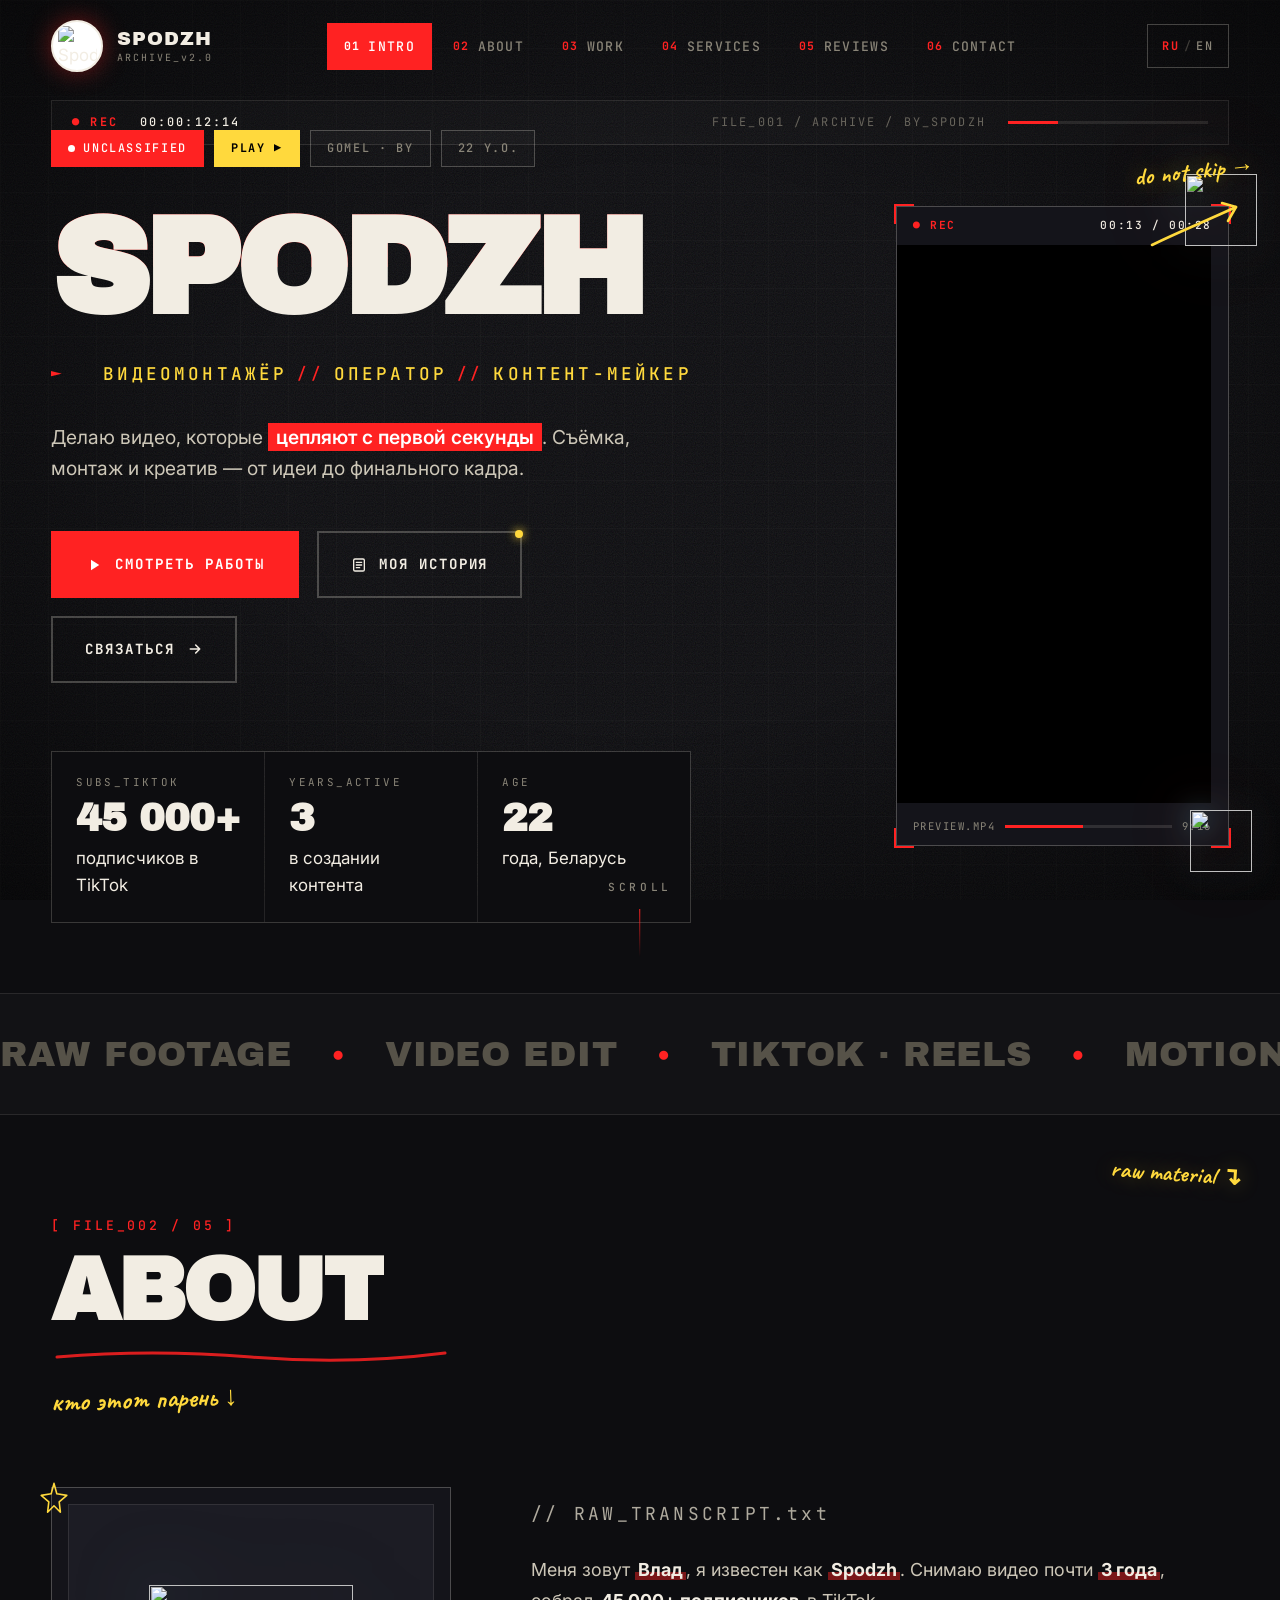
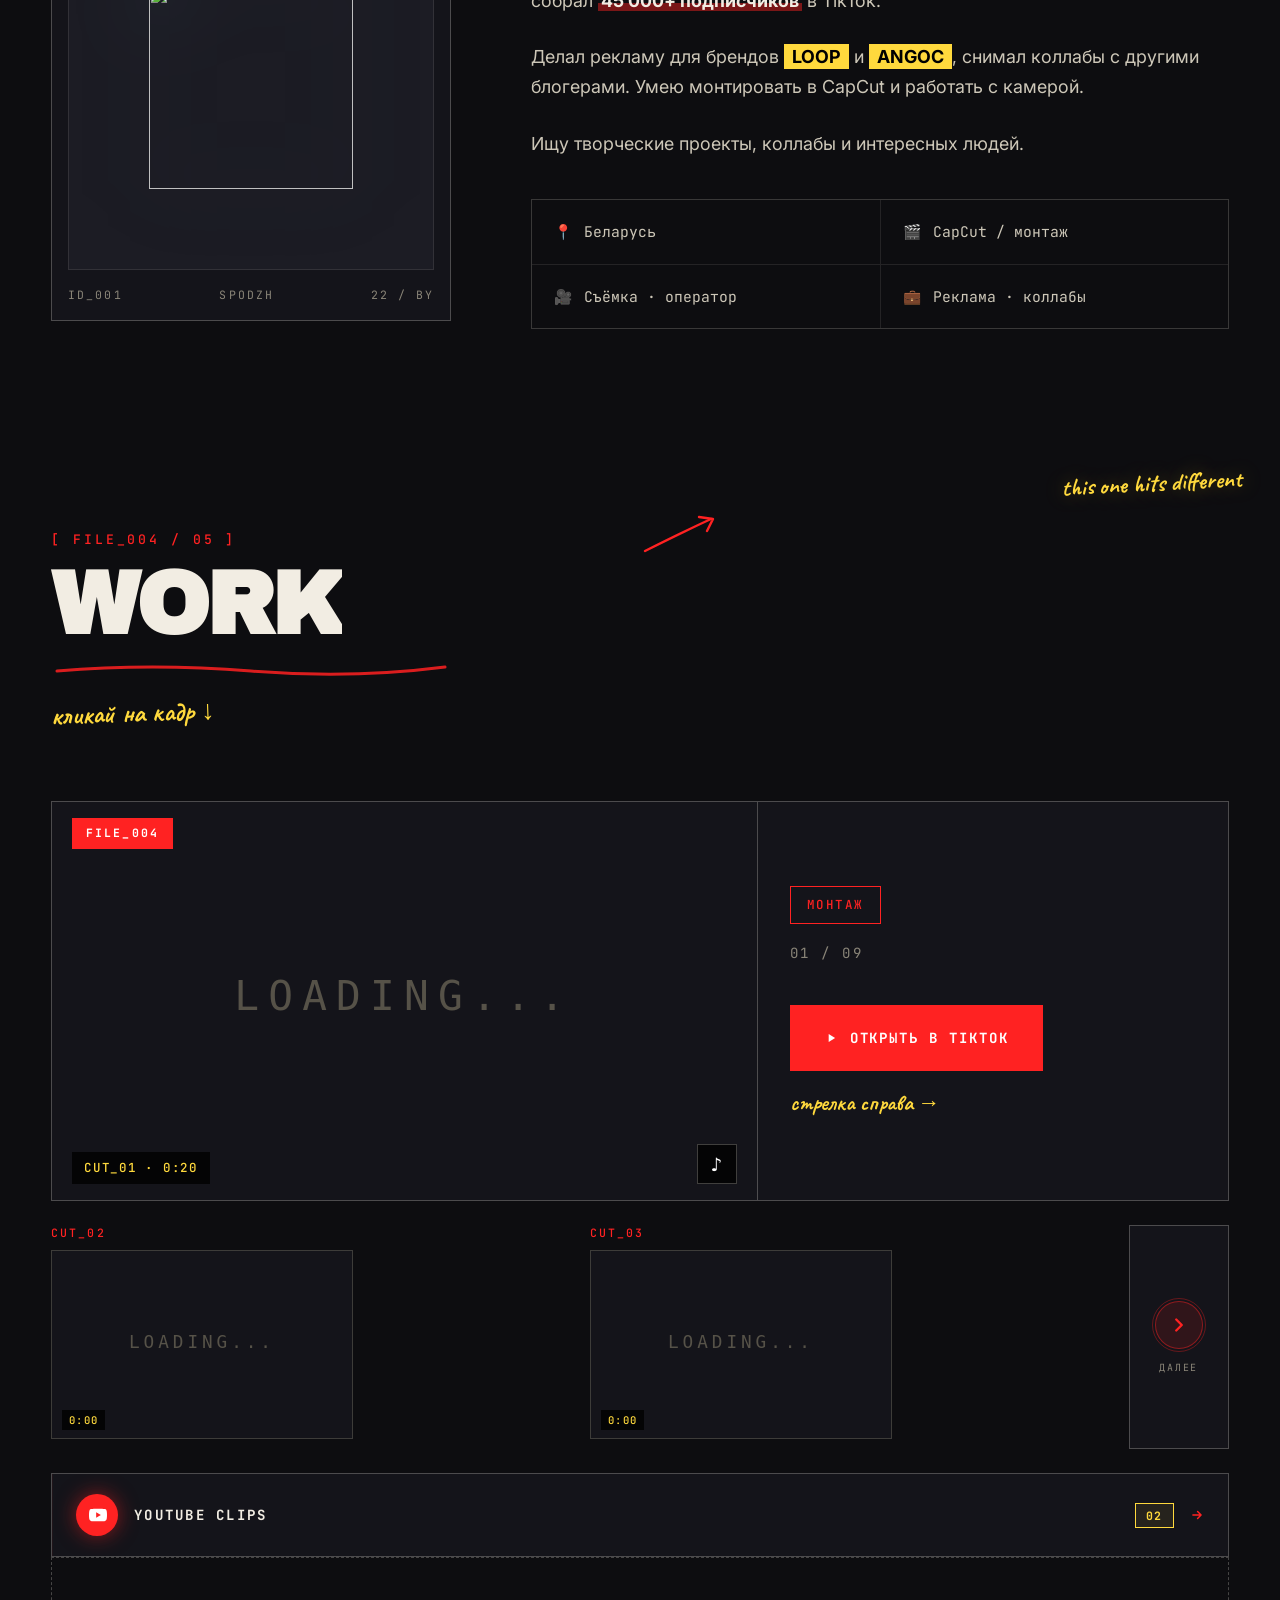
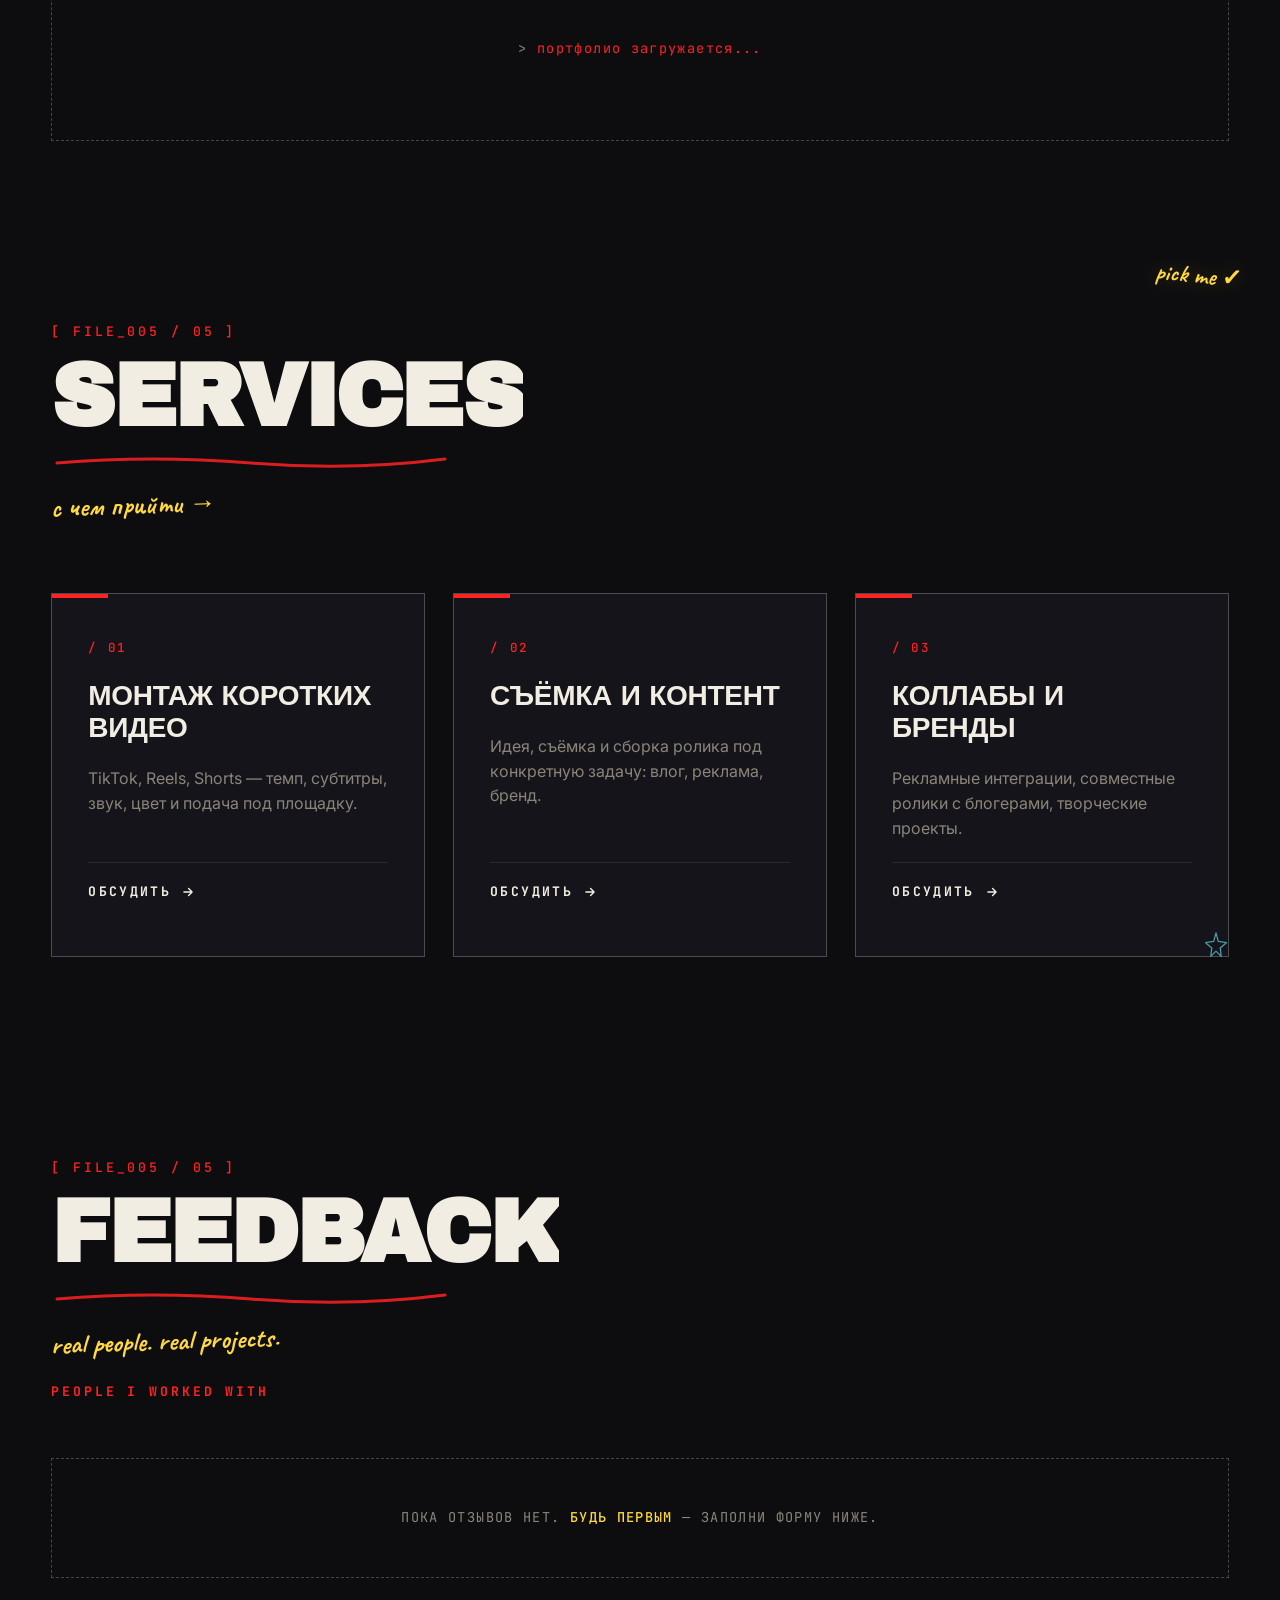
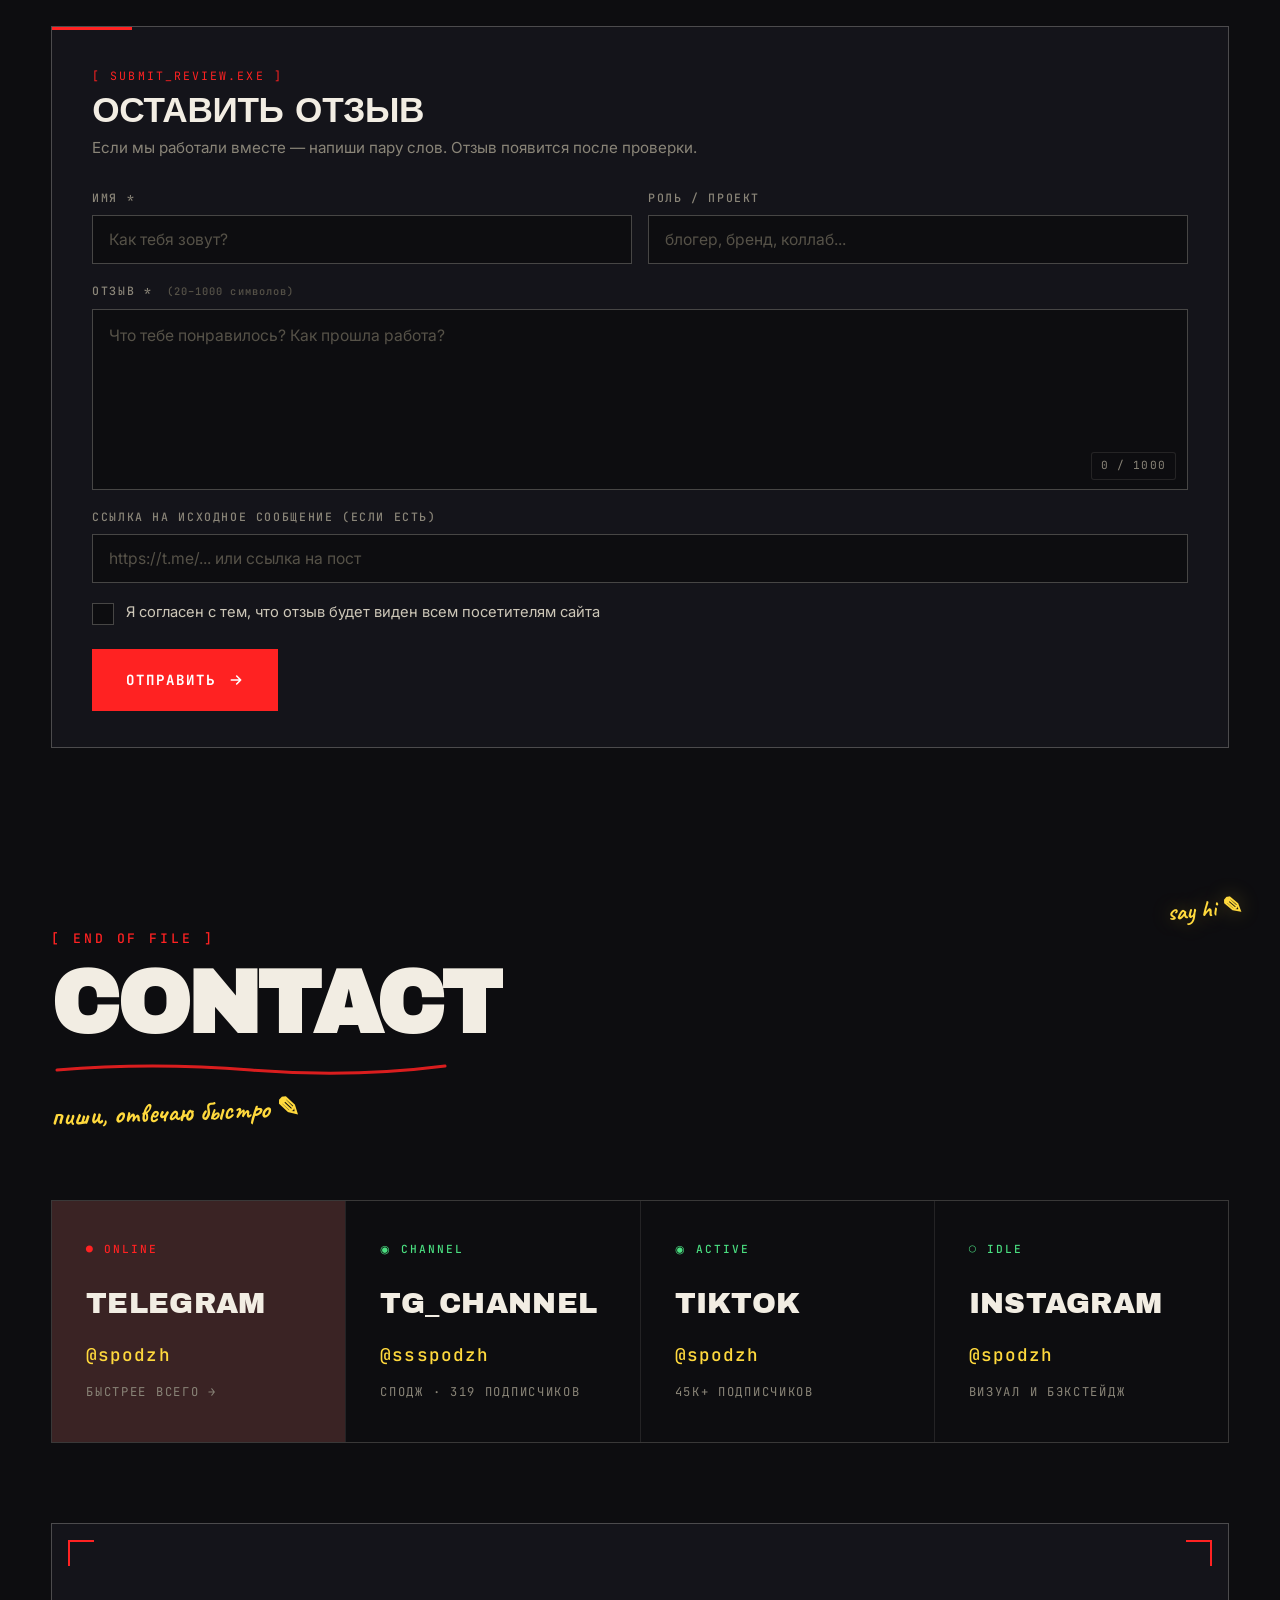
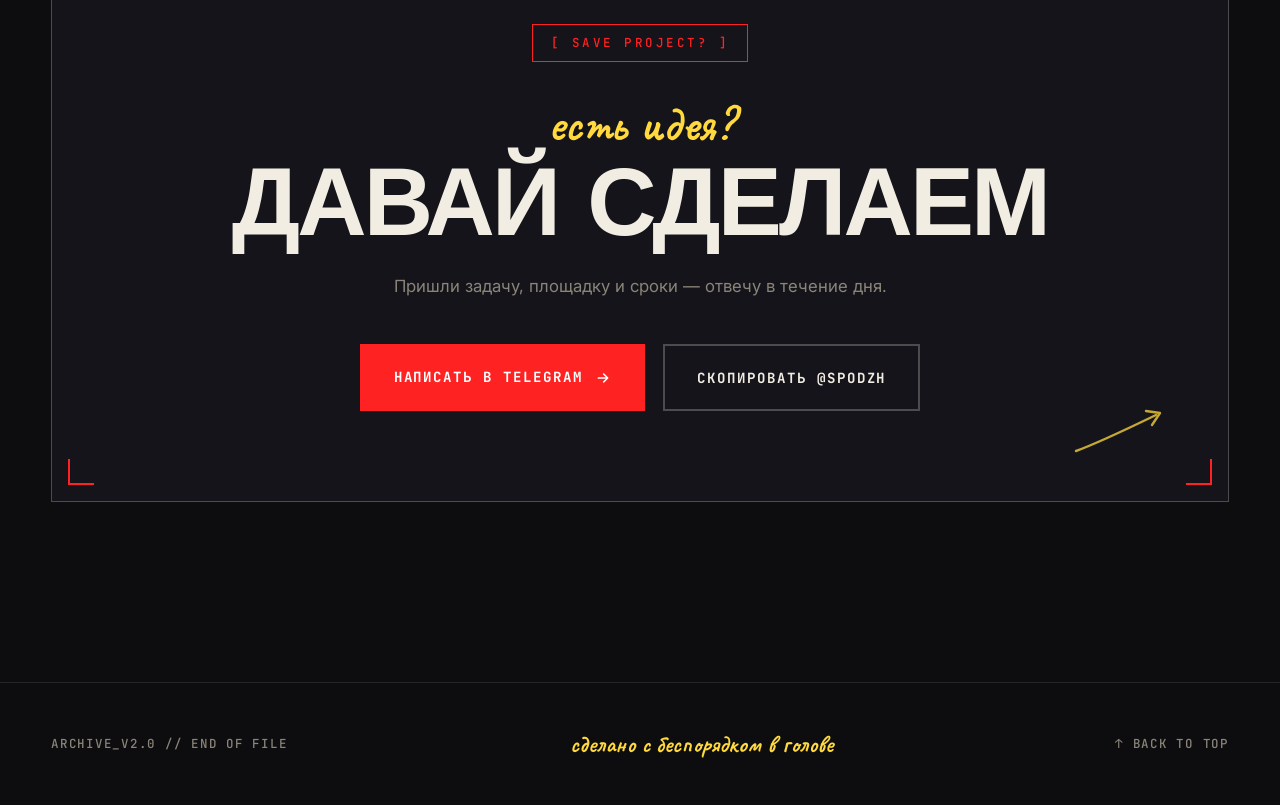
==== commit 772a7a9e: "Add files via upload" ====
--- a/index.html
+++ b/index.html
@@ -6,7 +6,7 @@
   <title>SPODZH // ARCHIVE_v2.0</title>
   <meta name="description" content="Видеомонтажёр Spodzh. 45K+ в TikTok. Съёмка, монтаж, креатив — от идеи до финального кадра." />
 
-  <link rel="icon" type="image/png" href="https://i.ibb.co/G46gG6hM/SPODZHLOGO.png" />
+  <link rel="icon" type="image/png" href="assets/images/logo.png" />
   <link rel="apple-touch-icon" href="https://i.ibb.co/G46gG6hM/SPODZHLOGO.png" />
 
   <meta name="theme-color" content="#0d0d10" />
@@ -130,11 +130,10 @@
       <nav class="nav-links" id="navLinks">
         <a href="#home" data-nav="home"><b>01</b> <span data-i18n="nav_home">INTRO</span></a>
         <a href="#about" data-nav="about"><b>02</b> <span data-i18n="nav_about">ABOUT</span></a>
-        <a href="#skills" data-nav="skills"><b>03</b> <span data-i18n="nav_skills">SKILLS</span></a>
-        <a href="#projects" data-nav="projects"><b>04</b> <span data-i18n="nav_work">WORK</span></a>
-        <a href="#services" data-nav="services"><b>05</b> <span data-i18n="nav_services">SERVICES</span></a>
-        <a href="#reviews" data-nav="reviews"><b>06</b> <span data-i18n="nav_reviews">REVIEWS</span></a>
-        <a href="#contacts" data-nav="contacts"><b>07</b> <span data-i18n="nav_contacts">CONTACT</span></a>
+        <a href="#projects" data-nav="projects"><b>03</b> <span data-i18n="nav_work">WORK</span></a>
+        <a href="#services" data-nav="services"><b>04</b> <span data-i18n="nav_services">SERVICES</span></a>
+        <a href="#reviews" data-nav="reviews"><b>05</b> <span data-i18n="nav_reviews">REVIEWS</span></a>
+        <a href="#contacts" data-nav="contacts"><b>06</b> <span data-i18n="nav_contacts">CONTACT</span></a>
       </nav>
 
       <div class="nav-actions">
@@ -238,7 +237,7 @@
             </div>
 
             <div class="preview-media">
-              <video src="assets/hero.mp4" autoplay muted loop playsinline preload="metadata" poster="assets/hero-poster.jpg"></video>
+              <video src="assets/hero.mp4" autoplay muted loop playsinline preload="metadata"></video>
             </div>
 
             <div class="preview-footer">
@@ -285,7 +284,7 @@
     <div class="container">
 
       <header class="sec-head reveal">
-        <span class="sec-head__num">[ FILE_002 / 06 ]</span>
+        <span class="sec-head__num">[ FILE_002 / 05 ]</span>
         <h2 class="sec-head__title">
           <span class="mask-line">ABOUT</span>
         </h2>
@@ -335,66 +334,12 @@
     </div>
   </section>
 
-  <!-- ================= SKILLS ================= -->
-  <section class="section skills" id="skills">
-    <div class="container">
-
-      <header class="sec-head reveal">
-        <span class="sec-head__num">[ FILE_003 / 06 ]</span>
-        <h2 class="sec-head__title">
-          <span class="mask-line">SKILLS</span>
-        </h2>
-        <svg class="sec-head__underline" viewBox="0 0 400 20" aria-hidden="true">
-          <path d="M6 12 Q 100 4, 200 12 T 394 8" fill="none" stroke="#ff2222" stroke-width="3" stroke-linecap="round" pathLength="1" class="draw"/>
-        </svg>
-        <span class="sec-head__note hand" data-i18n="skills_note">инструменты в работе →</span>
-      </header>
-
-      <div class="skills-list">
-        <article class="skill-row reveal">
-          <span class="skill-row__num">/ 01</span>
-          <h3 class="skill-row__title" data-i18n="skill1_title">Видеомонтаж</h3>
-          <p class="skill-row__desc" data-i18n="skill1_desc">CapCut, ритм, эффекты, субтитры, работа со звуком и цветокоррекция.</p>
-          <span class="skill-row__level"><i></i><i></i><i></i><i></i><i></i></span>
-        </article>
-
-        <article class="skill-row reveal">
-          <span class="skill-row__num">/ 02</span>
-          <h3 class="skill-row__title" data-i18n="skill2_title">Съёмка и оператор</h3>
-          <p class="skill-row__desc" data-i18n="skill2_desc">Работа с камерой, светом, кадром и ракурсами. TikTok, Reels, влоги.</p>
-          <span class="skill-row__level"><i></i><i></i><i></i><i></i><i class="off"></i></span>
-        </article>
-
-        <article class="skill-row reveal">
-          <span class="skill-row__num">/ 03</span>
-          <h3 class="skill-row__title" data-i18n="skill3_title">SMM</h3>
-          <p class="skill-row__desc" data-i18n="skill3_desc">Ведение соцсетей, работа с аудиторией, рост охватов и вовлечённости.</p>
-          <span class="skill-row__level"><i></i><i></i><i></i><i></i><i class="off"></i></span>
-        </article>
-
-        <article class="skill-row reveal">
-          <span class="skill-row__num">/ 04</span>
-          <h3 class="skill-row__title" data-i18n="skill4_title">Креатив</h3>
-          <p class="skill-row__desc" data-i18n="skill4_desc">Генерация идей, сценарии, мемы и вирусные форматы под тренды.</p>
-          <span class="skill-row__level"><i></i><i></i><i></i><i></i><i></i></span>
-        </article>
-
-        <article class="skill-row reveal">
-          <span class="skill-row__num">/ 05</span>
-          <h3 class="skill-row__title" data-i18n="skill5_title">Иллюстрации</h3>
-          <p class="skill-row__desc" data-i18n="skill5_desc">Скетчи и персонажи от руки, когда нужен авторский визуал.</p>
-          <span class="skill-row__level"><i></i><i></i><i></i><i class="off"></i><i class="off"></i></span>
-        </article>
-      </div>
-    </div>
-  </section>
-
   <!-- ================= PROJECTS ================= -->
   <section class="section projects-new" id="projects">
     <div class="container">
 
       <header class="sec-head reveal">
-        <span class="sec-head__num">[ FILE_004 / 06 ]</span>
+        <span class="sec-head__num">[ FILE_004 / 05 ]</span>
         <h2 class="sec-head__title">
           <span class="mask-line">WORK</span>
         </h2>
@@ -497,7 +442,7 @@
 
         <a class="clip-card" href="https://www.youtube.com/watch?v=CNVz_u516Wg" target="_blank" rel="noopener noreferrer">
           <div class="clip-card__media">
-            <img src="https://i.ibb.co/TB4DTrTT/maxresdefault.jpg" alt="Новогодний клип" loading="lazy">
+            <img src="assets/images/clip-newyear.jpg" alt="Новогодний клип" loading="lazy">
             <span class="clip-card__play" aria-hidden="true">▶</span>
             <span class="clip-card__badge">CLIP_01</span>
           </div>
@@ -513,7 +458,7 @@
 
         <a class="clip-card" href="https://www.youtube.com/watch?v=TOeKtNYVjcI" target="_blank" rel="noopener noreferrer">
           <div class="clip-card__media">
-            <img src="https://i.ibb.co/XxZ7N0sb/image.png" alt="Дисс на Жюри" loading="lazy">
+            <img src="assets/images/clip-diss.jpg" alt="Дисс на Жюри" loading="lazy">
             <span class="clip-card__play" aria-hidden="true">▶</span>
             <span class="clip-card__badge">CLIP_02</span>
           </div>
@@ -536,7 +481,7 @@
     <div class="container">
 
       <header class="sec-head reveal">
-        <span class="sec-head__num">[ FILE_005 / 06 ]</span>
+        <span class="sec-head__num">[ FILE_005 / 05 ]</span>
         <h2 class="sec-head__title">
           <span class="mask-line">SERVICES</span>
         </h2>
@@ -551,7 +496,7 @@
           <span class="service-card__num">/ 01</span>
           <h3 data-i18n="service1_title">Монтаж коротких видео</h3>
           <p data-i18n="service1_desc">TikTok, Reels, Shorts — темп, субтитры, звук, цвет и подача под площадку.</p>
-          <a href="https://t.me/spodzh" target="_blank" class="service-card__cta">
+          <a href="https://t.me/spodzh" target="_blank" rel="noopener noreferrer" class="service-card__cta">
             <span data-i18n="service_cta">ОБСУДИТЬ</span>
             <svg viewBox="0 0 24 24" width="14" height="14" fill="none" stroke="currentColor" stroke-width="2.4"><path d="M5 12h14M13 6l6 6-6 6" stroke-linecap="round" stroke-linejoin="round"/></svg>
           </a>
@@ -561,7 +506,7 @@
           <span class="service-card__num">/ 02</span>
           <h3 data-i18n="service2_title">Съёмка и контент</h3>
           <p data-i18n="service2_desc">Идея, съёмка и сборка ролика под конкретную задачу: влог, реклама, бренд.</p>
-          <a href="https://t.me/spodzh" target="_blank" class="service-card__cta">
+          <a href="https://t.me/spodzh" target="_blank" rel="noopener noreferrer" class="service-card__cta">
             <span data-i18n="service_cta">ОБСУДИТЬ</span>
             <svg viewBox="0 0 24 24" width="14" height="14" fill="none" stroke="currentColor" stroke-width="2.4"><path d="M5 12h14M13 6l6 6-6 6" stroke-linecap="round" stroke-linejoin="round"/></svg>
           </a>
@@ -571,7 +516,7 @@
           <span class="service-card__num">/ 03</span>
           <h3 data-i18n="service3_title">Коллабы и бренды</h3>
           <p data-i18n="service3_desc">Рекламные интеграции, совместные ролики с блогерами, творческие проекты.</p>
-          <a href="https://t.me/spodzh" target="_blank" class="service-card__cta">
+          <a href="https://t.me/spodzh" target="_blank" rel="noopener noreferrer" class="service-card__cta">
             <span data-i18n="service_cta">ОБСУДИТЬ</span>
             <svg viewBox="0 0 24 24" width="14" height="14" fill="none" stroke="currentColor" stroke-width="2.4"><path d="M5 12h14M13 6l6 6-6 6" stroke-linecap="round" stroke-linejoin="round"/></svg>
           </a>
@@ -584,7 +529,7 @@
   <section class="section reviews" id="reviews">
     <div class="container">
       <header class="sec-head reveal">
-        <span class="sec-head__num">[ FILE_006 / 06 ]</span>
+        <span class="sec-head__num">[ FILE_005 / 05 ]</span>
         <h2 class="sec-head__title"><span class="mask-line">FEEDBACK</span></h2>
         <svg class="sec-head__underline" viewBox="0 0 400 20" aria-hidden="true">
           <path d="M6 12 Q 100 4, 200 12 T 394 8" fill="none" stroke="#ff2222" stroke-width="3" stroke-linecap="round" pathLength="1" class="draw"/>
@@ -609,28 +554,28 @@
       </header>
 
       <div class="contacts-grid">
-        <a href="https://t.me/spodzh" target="_blank" class="contact-card contact-card--accent reveal">
+        <a href="https://t.me/spodzh" target="_blank" rel="noopener noreferrer" class="contact-card contact-card--accent reveal">
           <span class="contact-card__status">● ONLINE</span>
           <span class="contact-card__net">TELEGRAM</span>
           <span class="contact-card__handle">@spodzh</span>
           <span class="contact-card__hint" data-i18n="contact_telegram_hint">быстрее всего →</span>
         </a>
 
-        <a href="https://t.me/ssspodzh" target="_blank" class="contact-card reveal">
+        <a href="https://t.me/ssspodzh" target="_blank" rel="noopener noreferrer" class="contact-card reveal">
           <span class="contact-card__status">◉ CHANNEL</span>
           <span class="contact-card__net">TG_CHANNEL</span>
           <span class="contact-card__handle">@ssspodzh</span>
           <span class="contact-card__hint">сподж · 319 подписчиков</span>
         </a>
 
-        <a href="https://tiktok.com/@spodzh" target="_blank" class="contact-card reveal">
+        <a href="https://tiktok.com/@spodzh" target="_blank" rel="noopener noreferrer" class="contact-card reveal">
           <span class="contact-card__status">◉ ACTIVE</span>
           <span class="contact-card__net">TIKTOK</span>
           <span class="contact-card__handle">@spodzh</span>
           <span class="contact-card__hint" data-i18n="contact_tiktok_hint">45K+ подписчиков</span>
         </a>
 
-        <a href="https://instagram.com/spodzh" target="_blank" class="contact-card reveal">
+        <a href="https://instagram.com/spodzh" target="_blank" rel="noopener noreferrer" class="contact-card reveal">
           <span class="contact-card__status">◯ IDLE</span>
           <span class="contact-card__net">INSTAGRAM</span>
           <span class="contact-card__handle">@spodzh</span>
@@ -654,7 +599,7 @@
         <p class="cta-final__sub" data-i18n="cta_sub">Пришли задачу, площадку и сроки — отвечу в течение дня.</p>
 
         <div class="cta-final__actions">
-          <a href="https://t.me/spodzh" target="_blank" class="btn btn--primary magnetic">
+          <a href="https://t.me/spodzh" target="_blank" rel="noopener noreferrer" class="btn btn--primary magnetic">
             <span data-i18n="cta_btn_telegram">НАПИСАТЬ В TELEGRAM</span>
             <svg viewBox="0 0 24 24" width="16" height="16" fill="none" stroke="currentColor" stroke-width="2.4"><path d="M5 12h14M13 6l6 6-6 6" stroke-linecap="round" stroke-linejoin="round"/></svg>
           </a>
@@ -728,15 +673,108 @@
         <div class="admin-stat"><span>Видео</span><strong data-admin="videos_total">—</strong></div>
       </div>
 
+      <div class="admin-analytics" id="adminAnalytics">
+        <div class="admin-analytics__title">[ ANALYTICS ]</div>
+
+        <div class="admin-analytics__stats">
+          <div class="admin-analytics__stat">
+            <span>Всего визитов</span>
+            <strong data-analytics="visits_total">—</strong>
+          </div>
+          <div class="admin-analytics__stat">
+            <span>Сегодня</span>
+            <strong data-analytics="visits_today">—</strong>
+          </div>
+          <div class="admin-analytics__stat">
+            <span>Уникальных сегодня</span>
+            <strong data-analytics="visitors_today">—</strong>
+          </div>
+          <div class="admin-analytics__stat admin-analytics__stat--live">
+            <span>● Сейчас на сайте</span>
+            <strong data-analytics="visitors_live">—</strong>
+          </div>
+        </div>
+
+        <div class="admin-analytics__grid">
+          <div class="admin-analytics__block">
+            <h4>Топ страниц</h4>
+            <div data-analytics="top_pages" class="admin-analytics__list"></div>
+          </div>
+          <div class="admin-analytics__block">
+            <h4>Страны</h4>
+            <div data-analytics="top_countries" class="admin-analytics__list"></div>
+          </div>
+        </div>
+
+        <div class="admin-analytics__grid">
+          <div class="admin-analytics__block">
+            <h4>Устройства</h4>
+            <div data-analytics="top_devices" class="admin-analytics__list"></div>
+          </div>
+          <div class="admin-analytics__block">
+            <h4>Источники</h4>
+            <div data-analytics="top_referrers" class="admin-analytics__list"></div>
+          </div>
+        </div>
+
+        <div class="admin-analytics__block">
+          <h4>Последние 12 визитов</h4>
+          <div data-analytics="recent" class="admin-analytics__recent"></div>
+        </div>
+      </div>
+
       <div class="admin-panel__pending" id="adminPending"></div>
 
       <div class="admin-panel__actions">
-        <a href="https://t.me/ssspodzh" target="_blank" class="btn btn--ghost">TG-канал</a>
+        <a href="https://t.me/ssspodzh" target="_blank" rel="noopener noreferrer" class="btn btn--ghost">TG-канал</a>
         <button class="btn btn--ghost" data-admin-refresh type="button">ОБНОВИТЬ</button>
+        <button class="btn btn--ghost" data-open-console type="button">ТЕРМИНАЛ</button>
       </div>
+
+  <!-- ================= СЕКРЕТНАЯ КОНСОЛЬ ================= -->
+  <div class="secret-console" id="secretConsole" aria-hidden="true" role="dialog" aria-label="Secret Console">
+    <div class="secret-console__panel">
+      <header class="secret-console__head">
+        <span class="secret-console__dot"></span>
+        <span class="secret-console__title">ARCHIVE_TERMINAL</span>
+        <span class="secret-console__path">~ / spodzh / archive</span>
+        <button class="secret-console__close" data-sc-close aria-label="Close">✕</button>
+      </header>
+      <div class="secret-console__output" id="scOutput"></div>
+      <form class="secret-console__form" id="scForm" autocomplete="off">
+        <span class="secret-console__prompt">▸</span>
+        <input
+          class="secret-console__input"
+          id="scInput"
+          type="text"
+          placeholder="введи команду... (help)"
+          spellcheck="false"
+          autocapitalize="off"
+          autocorrect="off"
+        />
+      </form>
     </div>
   </div>
 
+  <!-- ================= ФИНАЛЬНАЯ СЦЕНА ================= -->
+  <div class="finale-screen" id="finaleScreen" aria-hidden="true" role="dialog" aria-label="Finale">
+    <div class="finale-screen__scan" aria-hidden="true"></div>
+    <div class="finale-screen__inner">
+      <img class="finale-screen__ghost" src="https://i.ibb.co/G46gG6hM/SPODZHLOGO.png" alt="">
+      <div class="finale-screen__tag">[ FILE_089 · FINAL_SEQUENCE ]</div>
+
+      <p class="finale-screen__line" data-finale-line>ты нашёл все файлы архива.</p>
+      <p class="finale-screen__line" data-finale-line>каждый фрагмент. каждое имя. каждую ошибку.</p>
+      <p class="finale-screen__line finale-screen__line--ghost" data-finale-line>«ты даже говорил со мной.»</p>
+      <p class="finale-screen__line" data-finale-line>но архив — это не файлы.</p>
+      <p class="finale-screen__line finale-screen__line--hl" data-finale-line>архив — это тот, кто их собирает.</p>
+      <p class="finale-screen__line" data-finale-line>теперь это ты.</p>
+      <p class="finale-screen__line finale-screen__line--red" data-finale-line>ARCHIVE_COMPLETE</p>
+
+      <button class="finale-screen__close" type="button" data-finale-close>ЗАКРЫТЬ АРХИВ</button>
+    </div>
+  </div>
+
   <!-- ================= ИНТЕРАКТИВ ================= -->
   <script src="js/interactive.js"></script>
 
@@ -748,6 +786,15 @@
 
   <!-- ================= ENHANCEMENTS ================= -->
   <script src="js/enhancements.js"></script>
+
+  <!-- ================= SECRET CONSOLE + PROGRESS ================= -->
+  <script src="js/secret-console.js"></script>
+
+  <!-- ================= SECRET EVENTS (призрак, аномалии) ================= -->
+  <script src="js/secret-events.js"></script>
+
+  <!-- ================= SECRET FINALE ================= -->
+  <script src="js/secret-finale.js"></script>
 
   <!-- ================= ADMIN — встроенная логика ================= -->
   <script>
@@ -778,6 +825,7 @@
         panel.setAttribute('aria-hidden', 'false');
         document.body.style.overflow = 'hidden';
         loadStats(key);
+        loadAnalytics(key);
       }
 
       function closePanel() {
@@ -786,8 +834,84 @@
         document.body.style.overflow = '';
       }
 
+      function loadAnalytics(key) {
+        fetch(API_BASE + '/admin/analytics', { headers: { 'X-Admin-Key': key } })
+          .then(function (r) { return r.json(); })
+          .then(function (data) {
+            if (data.error) return;
+            setAnalytics('visits_total', data.visits_total);
+            setAnalytics('visits_today', data.visits_today);
+            setAnalytics('visitors_today', data.visitors_today);
+            setAnalytics('visitors_live', data.visitors_live);
+
+            renderList('top_pages', data.top_pages, function (r) {
+              return '<span class="admin-analytics__label">' + esc(r.path || '/') + '</span>' +
+                     '<span class="admin-analytics__value">' + r.c + '</span>';
+            });
+
+            renderList('top_countries', data.top_countries, function (r) {
+              return '<span class="admin-analytics__label">' + esc(r.country) + '</span>' +
+                     '<span class="admin-analytics__value">' + r.c + '</span>';
+            });
+
+            renderList('top_devices', data.top_devices, function (r) {
+              return '<span class="admin-analytics__label">' + esc(r.device) + '</span>' +
+                     '<span class="admin-analytics__value">' + r.c + '</span>';
+            });
+
+            renderList('top_referrers', data.top_referrers, function (r) {
+              return '<span class="admin-analytics__label">' + esc(r.referrer) + '</span>' +
+                     '<span class="admin-analytics__value">' + r.c + '</span>';
+            });
+
+            var recentWrap = document.querySelector('[data-analytics="recent"]');
+            if (recentWrap) {
+              var items = data.recent || [];
+              if (!items.length) {
+                recentWrap.innerHTML = '<div class="admin-analytics__empty">пока нет визитов</div>';
+              } else {
+                recentWrap.innerHTML = items.map(function (r) {
+                  var t = (r.created_at || '').slice(11, 16);
+                  return '<div class="admin-analytics__recent-row">' +
+                    '<span class="admin-analytics__time">' + t + '</span>' +
+                    '<span class="admin-analytics__label">' + esc(r.path || '/') + '</span>' +
+                    '<span class="admin-analytics__badge">' + esc(r.country || '—') + '</span>' +
+                    '<span class="admin-analytics__badge">' + esc(r.device || '—') + '</span>' +
+                    '</div>';
+                }).join('');
+              }
+            }
+          })
+          .catch(function (err) {
+            console.warn('[analytics]', err);
+          });
+      }
+
+      function setAnalytics(name, val) {
+        var el = document.querySelector('[data-analytics="' + name + '"]');
+        if (el) el.textContent = (val != null) ? val : '—';
+      }
+
+      function renderList(name, arr, formatter) {
+        var wrap = document.querySelector('[data-analytics="' + name + '"]');
+        if (!wrap) return;
+        arr = arr || [];
+        if (!arr.length) {
+          wrap.innerHTML = '<div class="admin-analytics__empty">—</div>';
+          return;
+        }
+        wrap.innerHTML = arr.map(function (r) {
+          return '<div class="admin-analytics__row">' + formatter(r) + '</div>';
+        }).join('');
+      }
+
+      function esc(s) {
+        return String(s == null ? '' : s)
+          .replace(/&/g, '&amp;').replace(/</g, '&lt;').replace(/>/g, '&gt;');
+      }
+
       function loadStats(key) {
-      fetch(API_BASE + '/admin/stats', { headers: { 'X-Admin-Key': key } })
+        fetch(API_BASE + '/admin/stats', { headers: { 'X-Admin-Key': key } })
           .then(function (r) { return r.json(); })
           .then(function (data) {
             if (data.error) {
@@ -803,7 +927,7 @@
             pendingEl.innerHTML = '<div class="admin-error">⚠ Сеть: ' + err.message + '</div>';
           });
 
-      fetch(API_BASE + '/admin/pending', { headers: { 'X-Admin-Key': key } })
+        fetch(API_BASE + '/admin/pending', { headers: { 'X-Admin-Key': key } })
           .then(function (r) { return r.json(); })
           .then(function (data) {
             var items = (data && data.items) || [];
@@ -814,9 +938,9 @@
             pendingEl.innerHTML = '<div class="admin-pending__head">ОЧЕРЕДЬ · ' + items.length + '</div>' +
               items.map(function (r) {
                 return '<div class="admin-pending__item">' +
-                  '<strong>#' + r.id + ' · ' + escapeHtml(r.author) + '</strong>' +
-                  (r.role ? ' <em>· ' + escapeHtml(r.role) + '</em>' : '') +
-                  '<p>' + escapeHtml((r.text || '').slice(0, 120)) + '…</p>' +
+                  '<strong>#' + r.id + ' · ' + esc(r.author) + '</strong>' +
+                  (r.role ? ' <em>· ' + esc(r.role) + '</em>' : '') +
+                  '<p>' + esc((r.text || '').slice(0, 120)) + '…</p>' +
                   '</div>';
               }).join('');
           })
@@ -828,10 +952,6 @@
       function setVal(name, val) {
         var el = statsEl.querySelector('[data-admin="' + name + '"]');
         if (el) el.textContent = (val != null) ? val : '—';
-      }
-
-      function escapeHtml(s) {
-        return String(s || '').replace(/&/g, '&amp;').replace(/</g, '&lt;').replace(/>/g, '&gt;');
       }
 
       document.addEventListener('keydown', function (e) {
@@ -878,7 +998,10 @@
         refreshBtn.addEventListener('click', function () {
           var key = null;
           try { key = localStorage.getItem(KEY_STORAGE); } catch (e) {}
-          if (key) loadStats(key);
+          if (key) {
+            loadStats(key);
+            loadAnalytics(key);
+          }
         });
       }
 
@@ -1595,52 +1718,31 @@
         }
       } catch (e) { console.warn('clips:', e); }
 
-      /* ============================================================
-         FALLBACK ПАСХАЛКА (5 кликов по логотипу)
-         ============================================================ */
-      try {
-        if (!window.__spodzhCorrupted) {
-          var fbLogo = document.getElementById('logoTrigger');
-          var fbEgg = document.getElementById('easterEgg');
-          var fbCount = 0, fbTimer = null;
-
-          if (fbLogo && fbEgg) {
-            fbLogo.addEventListener('click', function (e) {
-              fbCount++;
-              fbLogo.classList.remove('is-corrupting');
-              void fbLogo.offsetWidth;
-              fbLogo.classList.add('is-corrupting');
-              setTimeout(function () { fbLogo.classList.remove('is-corrupting'); }, 520);
-
-              if (fbCount >= 5) {
-                e.preventDefault();
-                fbCount = 0;
-                document.body.classList.add('corrupted-mode');
-                fbEgg.classList.add('show');
-
-                var flash = document.createElement('div');
-                flash.className = 'corrupt-invert-flash run';
-                document.body.appendChild(flash);
-                setTimeout(function () {
-                  if (flash.parentNode) flash.parentNode.removeChild(flash);
-                }, 1400);
-
-                setTimeout(function () {
-                  fbEgg.classList.remove('show');
-                  document.body.classList.remove('corrupted-mode');
-                }, 2400);
-                return;
-              }
-              clearTimeout(fbTimer);
-              fbTimer = setTimeout(function () { fbCount = 0; }, 3000);
-            });
-          }
-        }
-      } catch (e) {}
-
       console.log('%cSPODZH // ARCHIVE_v2.0', 'color:#ff2222; font-size:20px; font-weight:bold; font-family: monospace;');
     })();
   </script>
 
+  <!-- ================= HIT TRACKER ================= -->
+  <script>
+    (function () {
+      'use strict';
+      var API = 'https://spodzh-reviews-api.ernest-chanel.workers.dev';
+
+      if (location.protocol !== 'https:' && location.protocol !== 'http:') return;
+
+      try {
+        fetch(API + '/hit', {
+          method: 'POST',
+          headers: { 'Content-Type': 'application/json' },
+          body: JSON.stringify({
+            path: location.pathname + location.search.replace(/[\?&]admin=1/, ''),
+            referrer: document.referrer || ''
+          }),
+          keepalive: true
+        }).catch(function () {});
+      } catch (e) {}
+    })();
+  </script>
+
 </body>
 </html>
--- a/css/enhancements.css
+++ b/css/enhancements.css
@@ -1,9 +1,9 @@
 /* ============================================================
-   ENHANCEMENTS.CSS — курсор, админ-панель, stagger, glitch
+   ENHANCEMENTS.CSS — курсор, админ-панель, stagger, glitch, analytics
    ============================================================ */
 
 /* ============================================================
-   17. КАСТОМНЫЙ КУРСОР (уменьшен)
+   КАСТОМНЫЙ КУРСОР (уменьшен)
    ============================================================ */
 body.has-custom-cursor,
 body.has-custom-cursor a,
@@ -80,7 +80,7 @@
 }
 
 /* ============================================================
-   19. GLITCH НА СЧЁТЧИКАХ
+   GLITCH НА СЧЁТЧИКАХ
    ============================================================ */
 .stat strong.counter-done {
   animation: counterGlitch 0.75s steps(4);
@@ -96,7 +96,7 @@
 }
 
 /* ============================================================
-   16. STAGGER
+   STAGGER
    ============================================================ */
 .reveal.stagger-parent {
   opacity: 1 !important;
@@ -124,7 +124,7 @@
 }
 
 /* ============================================================
-   14. АДМИН-ПАНЕЛЬ
+   АДМИН-ПАНЕЛЬ
    ============================================================ */
 .admin-panel {
   position: fixed;
@@ -154,7 +154,7 @@
 .admin-panel__dialog {
   position: relative;
   z-index: 2;
-  width: min(720px, 100%);
+  width: min(760px, 100%);
   max-height: 90vh;
   overflow-y: auto;
   background: var(--bg-2);
@@ -246,6 +246,147 @@
   color: var(--ink);
 }
 
+/* ============================================================
+   ADMIN — ANALYTICS
+   ============================================================ */
+.admin-analytics {
+  margin-bottom: 20px;
+}
+.admin-analytics__title {
+  font-family: var(--f-mono);
+  font-size: 0.72rem;
+  letter-spacing: .24em;
+  color: var(--red);
+  text-transform: uppercase;
+  margin-bottom: 12px;
+}
+
+.admin-analytics__stats {
+  display: grid;
+  grid-template-columns: repeat(4, 1fr);
+  gap: 1px;
+  background: var(--line);
+  border: 1px solid var(--line);
+  margin-bottom: 14px;
+}
+.admin-analytics__stat {
+  padding: 14px 16px;
+  background: var(--bg);
+  display: flex;
+  flex-direction: column;
+  gap: 6px;
+}
+.admin-analytics__stat span {
+  font-family: var(--f-mono);
+  font-size: 0.6rem;
+  letter-spacing: .16em;
+  color: var(--ink-mute);
+  text-transform: uppercase;
+}
+.admin-analytics__stat strong {
+  font-family: var(--f-cry);
+  font-size: 1.5rem;
+  line-height: 1;
+  color: var(--ink);
+}
+.admin-analytics__stat--live strong {
+  color: #4ade80;
+  text-shadow: 0 0 12px rgba(74, 222, 128, 0.5);
+}
+
+.admin-analytics__grid {
+  display: grid;
+  grid-template-columns: 1fr 1fr;
+  gap: 12px;
+  margin-bottom: 12px;
+}
+.admin-analytics__block {
+  padding: 12px 14px;
+  background: var(--bg);
+  border: 1px solid var(--line);
+}
+.admin-analytics__block h4 {
+  font-family: var(--f-mono);
+  font-size: 0.66rem;
+  letter-spacing: .18em;
+  color: var(--ink-mute);
+  text-transform: uppercase;
+  margin-bottom: 10px;
+  margin-top: 0;
+}
+
+.admin-analytics__list {
+  display: flex;
+  flex-direction: column;
+  gap: 6px;
+}
+.admin-analytics__row {
+  display: flex;
+  justify-content: space-between;
+  align-items: center;
+  font-family: var(--f-mono);
+  font-size: 0.72rem;
+  padding: 4px 0;
+  border-bottom: 1px dashed rgba(242, 237, 227, 0.06);
+}
+.admin-analytics__row:last-child {
+  border-bottom: none;
+}
+.admin-analytics__label {
+  color: var(--ink);
+  overflow: hidden;
+  text-overflow: ellipsis;
+  white-space: nowrap;
+  max-width: 70%;
+}
+.admin-analytics__value {
+  color: var(--red);
+  font-weight: 700;
+}
+.admin-analytics__empty {
+  font-family: var(--f-mono);
+  font-size: 0.7rem;
+  color: var(--ink-mute);
+  text-align: center;
+  padding: 8px 0;
+  letter-spacing: .12em;
+}
+
+.admin-analytics__recent {
+  display: flex;
+  flex-direction: column;
+  gap: 4px;
+}
+.admin-analytics__recent-row {
+  display: grid;
+  grid-template-columns: 50px 1fr auto auto;
+  gap: 10px;
+  align-items: center;
+  font-family: var(--f-mono);
+  font-size: 0.7rem;
+  padding: 4px 0;
+  border-bottom: 1px dashed rgba(242, 237, 227, 0.06);
+}
+.admin-analytics__recent-row:last-child {
+  border-bottom: none;
+}
+.admin-analytics__time {
+  color: var(--red);
+  font-weight: 700;
+}
+.admin-analytics__badge {
+  font-size: 0.6rem;
+  letter-spacing: .12em;
+  padding: 2px 7px;
+  border: 1px solid var(--line-strong);
+  color: var(--ink-mute);
+  text-transform: uppercase;
+  border-radius: 2px;
+}
+
+/* ============================================================
+   ADMIN — PENDING
+   ============================================================ */
 .admin-panel__pending {
   margin-bottom: 20px;
   max-height: 260px;
@@ -315,4 +456,602 @@
   .admin-panel__dialog { padding: 24px 20px 22px; }
   .admin-panel__stats { grid-template-columns: repeat(2, 1fr); }
   .admin-stat strong { font-size: 1.4rem; }
+
+  .admin-analytics__stats { grid-template-columns: repeat(2, 1fr); }
+  .admin-analytics__grid { grid-template-columns: 1fr; }
+  .admin-analytics__stat strong { font-size: 1.25rem; }
+  .admin-analytics__recent-row { grid-template-columns: 46px 1fr auto; }
+  .admin-analytics__recent-row .admin-analytics__badge:last-child { display: none; }
+}
+
+/* ============================================================
+   SECRET CONSOLE
+   ============================================================ */
+.secret-console {
+  position: fixed;
+  inset: 0;
+  z-index: 10030;
+  display: flex;
+  align-items: flex-end;
+  justify-content: center;
+  padding: 0;
+  background: rgba(5, 5, 8, 0.75);
+  backdrop-filter: blur(4px);
+  -webkit-backdrop-filter: blur(4px);
+  opacity: 0;
+  visibility: hidden;
+  transition: opacity .25s, visibility .25s;
+}
+.secret-console.open {
+  opacity: 1;
+  visibility: visible;
+}
+
+.secret-console__panel {
+  width: min(920px, 100%);
+  height: min(60vh, 480px);
+  background: #0a0a10;
+  border-top: 2px solid var(--red);
+  border-left: 1px solid var(--line-strong);
+  border-right: 1px solid var(--line-strong);
+  display: flex;
+  flex-direction: column;
+  box-shadow: 0 -10px 60px rgba(255, 34, 34, 0.3);
+  transform: translateY(20px);
+  transition: transform .3s var(--ease);
+}
+.secret-console.open .secret-console__panel {
+  transform: translateY(0);
+}
+
+.secret-console__head {
+  display: flex;
+  align-items: center;
+  gap: 12px;
+  padding: 10px 16px;
+  background: linear-gradient(180deg, #13131a, #0d0d14);
+  border-bottom: 1px solid var(--line);
+  font-family: var(--f-mono);
+  font-size: 0.7rem;
+  letter-spacing: 0.14em;
+  text-transform: uppercase;
+  color: var(--ink-mute);
+  flex-shrink: 0;
+}
+
+.secret-console__dot {
+  width: 10px;
+  height: 10px;
+  border-radius: 50%;
+  background: var(--red);
+  box-shadow: 0 0 10px var(--red);
+  animation: scPulse 1.6s ease-in-out infinite;
+  flex-shrink: 0;
+}
+@keyframes scPulse {
+  0%, 100% { opacity: 1; }
+  50% { opacity: 0.4; }
+}
+
+.secret-console__title {
+  color: var(--ink);
+  font-weight: 700;
+}
+
+.secret-console__path {
+  color: var(--red);
+  margin-left: auto;
+  font-size: 0.62rem;
+}
+
+.secret-console__close {
+  width: 28px;
+  height: 28px;
+  background: transparent;
+  border: 1px solid var(--line-strong);
+  color: var(--ink-mute);
+  font-size: 0.9rem;
+  cursor: pointer;
+  display: grid;
+  place-items: center;
+  transition: var(--transition);
+  padding: 0;
+  font-family: inherit;
+}
+.secret-console__close:hover {
+  background: var(--red);
+  color: #fff;
+  border-color: var(--red);
+}
+
+.secret-console__output {
+  flex: 1;
+  overflow-y: auto;
+  padding: 16px 20px;
+  font-family: var(--f-mono);
+  font-size: 0.82rem;
+  line-height: 1.6;
+  color: var(--paper-dim);
+  background: #07070b;
+  scrollbar-width: thin;
+  scrollbar-color: var(--red) #0a0a10;
+}
+.secret-console__output::-webkit-scrollbar { width: 8px; }
+.secret-console__output::-webkit-scrollbar-track { background: #0a0a10; }
+.secret-console__output::-webkit-scrollbar-thumb {
+  background: var(--red);
+  border-radius: 4px;
+}
+
+.sc-line {
+  white-space: pre-wrap;
+  word-break: break-word;
+  margin-bottom: 2px;
+}
+.sc-line--head {
+  color: var(--red);
+  font-weight: 700;
+  letter-spacing: 0.1em;
+}
+.sc-line--dim {
+  color: var(--ink-mute);
+}
+.sc-line--err {
+  color: #ff6060;
+}
+.sc-line--warn {
+  color: var(--yellow);
+}
+.sc-line--found {
+  color: #4ade80;
+  font-weight: 700;
+}
+.sc-line--locked {
+  color: #6a6a7a;
+}
+.sc-line--hint {
+  color: var(--yellow);
+  font-style: italic;
+}
+.sc-line--ghost {
+  color: #b8d4dc;
+  text-shadow: 0 0 8px rgba(74, 155, 168, 0.5);
+}
+.sc-line--input {
+  color: var(--ink);
+  font-weight: 700;
+}
+
+.secret-console__form {
+  display: flex;
+  align-items: center;
+  gap: 0;
+  padding: 10px 16px;
+  background: linear-gradient(180deg, #0d0d14, #0a0a10);
+  border-top: 1px solid var(--line);
+  flex-shrink: 0;
+  font-family: var(--f-mono);
+  font-size: 0.85rem;
+}
+
+.secret-console__prompt {
+  color: var(--red);
+  font-weight: 700;
+  margin-right: 10px;
+  flex-shrink: 0;
+}
+
+.secret-console__input {
+  flex: 1;
+  background: transparent;
+  border: none;
+  outline: none;
+  color: var(--ink);
+  font-family: inherit;
+  font-size: inherit;
+  padding: 4px 0;
+  caret-color: var(--red);
+}
+.secret-console__input::placeholder {
+  color: var(--ink-dim);
+}
+
+/* Мобильная версия */
+@media (max-width: 767px) {
+  .secret-console__panel {
+    height: 75vh;
+    width: 100%;
+  }
+  .secret-console__head {
+    font-size: 0.62rem;
+    padding: 8px 12px;
+  }
+  .secret-console__path {
+    display: none;
+  }
+  .secret-console__output {
+    padding: 12px 14px;
+    font-size: 0.76rem;
+  }
+  .secret-console__form {
+    padding: 8px 12px;
+    font-size: 0.78rem;
+  }
+}
+
+@media (prefers-reduced-motion: reduce) {
+  .secret-console,
+  .secret-console__panel {
+    transition: none;
+  }
+  .secret-console__dot {
+    animation: none;
+  }
+}
+
+/* ============================================================
+   SECRET EVENTS — реплики призрака и аномалии
+   ============================================================ */
+
+/* ---------- Пузырь с репликой призрака ---------- */
+.ghost-bubble {
+  position: fixed;
+  bottom: 34px;
+  right: 104px;
+  z-index: 960;
+  max-width: 240px;
+  padding: 10px 14px;
+  background: rgba(10, 10, 16, 0.94);
+  border: 1px solid rgba(74, 155, 168, 0.45);
+  color: #b8d4dc;
+  font-family: var(--f-hand, 'Caveat', cursive);
+  font-size: 1.15rem;
+  line-height: 1.25;
+  border-radius: 8px 8px 8px 2px;
+  box-shadow: 0 0 22px rgba(74, 155, 168, 0.35),
+              inset 0 0 12px rgba(74, 155, 168, 0.08);
+  opacity: 0;
+  transform: translateY(8px) scale(0.94);
+  transform-origin: bottom right;
+  transition: opacity .3s var(--ease), transform .3s var(--ease);
+  pointer-events: none;
+  white-space: normal;
+}
+.ghost-bubble::after {
+  content: '';
+  position: absolute;
+  right: 6px;
+  bottom: -7px;
+  width: 0;
+  height: 0;
+  border-style: solid;
+  border-width: 8px 0 0 10px;
+  border-color: transparent transparent transparent rgba(74, 155, 168, 0.55);
+}
+.ghost-bubble.show {
+  opacity: 1;
+  transform: translateY(0) scale(1);
+}
+
+@media (max-width: 767px) {
+  .ghost-bubble {
+    right: 82px;
+    bottom: 22px;
+    max-width: 200px;
+    font-size: 1rem;
+    padding: 8px 12px;
+  }
+}
+
+/* ---------- SYNC_LOST — дрожание страницы ---------- */
+body.sync-lost .navbar,
+body.sync-lost .hero,
+body.sync-lost .section,
+body.sync-lost .marquee,
+body.sync-lost .footer,
+body.sync-lost .projects-new {
+  animation: syncLostShake 0.12s steps(3) 5;
+}
+@keyframes syncLostShake {
+  0%   { transform: translate(0, 0); }
+  33%  { transform: translate(-2px, 1px); }
+  66%  { transform: translate(2px, -1px); }
+  100% { transform: translate(0, 0); }
+}
+
+/* ---------- TEXT_GLITCH — глитч заголовков ---------- */
+.text-glitch {
+  animation: textGlitch 0.9s steps(5) 1;
+  will-change: transform, filter;
+}
+@keyframes textGlitch {
+  0%   { transform: translate(0, 0); filter: none; text-shadow: none; }
+  15%  { transform: translate(-3px, 1px); filter: hue-rotate(90deg) saturate(2); text-shadow: 3px 0 #ff2222, -3px 0 #00e5ff; }
+  30%  { transform: translate(3px, -2px); filter: hue-rotate(-60deg) saturate(1.6); text-shadow: -3px 0 #ff2222, 3px 0 #00e5ff; }
+  50%  { transform: translate(-2px, 2px); filter: contrast(1.6); text-shadow: 2px 0 #ffd93d; }
+  70%  { transform: translate(1px, -1px); filter: none; text-shadow: -1px 0 #ff2222; }
+  100% { transform: translate(0, 0); filter: none; text-shadow: none; }
+}
+
+/* ---------- RED_PULSE — мягкая красная вспышка ---------- */
+.red-pulse-overlay {
+  position: fixed;
+  inset: 0;
+  z-index: 10010;
+  pointer-events: none;
+  background: radial-gradient(ellipse at center,
+    rgba(255, 34, 34, 0.18) 0%,
+    rgba(255, 34, 34, 0.28) 40%,
+    rgba(0, 0, 0, 0.55) 100%);
+  mix-blend-mode: multiply;
+  opacity: 0;
+  transition: opacity .5s var(--ease);
+}
+.red-pulse-overlay.run {
+  opacity: 1;
+  animation: redPulseFade 1.4s ease 1 forwards;
+}
+@keyframes redPulseFade {
+  0%   { opacity: 0; }
+  20%  { opacity: 0.85; }
+  60%  { opacity: 0.55; }
+  100% { opacity: 0; }
+}
+
+/* ---------- GHOST_MISSING — призрак исчезает ---------- */
+.ghost-corner.is-missing,
+.hero-ghost.is-missing {
+  opacity: 0 !important;
+  transform: translateY(30px) scale(0.6) !important;
+  filter: blur(6px) !important;
+  pointer-events: none !important;
+  transition: opacity 1.2s ease, transform 1.2s ease, filter 1.2s ease !important;
+}
+
+/* ---------- FILE_DROP — всплывашка с найденным файлом ---------- */
+.file-drop {
+  position: fixed;
+  top: 90px;
+  right: 24px;
+  z-index: 960;
+  display: flex;
+  align-items: center;
+  gap: 10px;
+  padding: 10px 14px;
+  background: rgba(10, 10, 16, 0.94);
+  border: 1px solid rgba(255, 34, 34, 0.6);
+  border-left: 3px solid var(--red);
+  color: var(--ink);
+  font-family: var(--f-mono, monospace);
+  font-size: 0.72rem;
+  letter-spacing: 0.12em;
+  text-transform: uppercase;
+  box-shadow: 0 0 30px rgba(255, 34, 34, 0.35);
+  opacity: 0;
+  transform: translateX(30px);
+  transition: opacity .35s var(--ease), transform .35s var(--ease);
+  pointer-events: none;
+  max-width: min(320px, 90vw);
+}
+.file-drop.show {
+  opacity: 1;
+  transform: translateX(0);
+}
+.file-drop__dot {
+  width: 8px;
+  height: 8px;
+  border-radius: 50%;
+  background: var(--red);
+  box-shadow: 0 0 10px var(--red);
+  animation: fileDropPulse 1.2s ease-in-out infinite;
+  flex-shrink: 0;
+}
+@keyframes fileDropPulse {
+  0%, 100% { opacity: 1; transform: scale(1); }
+  50%      { opacity: 0.4; transform: scale(0.85); }
+}
+.file-drop__text {
+  flex: 1;
+  color: var(--ink);
+  overflow: hidden;
+  text-overflow: ellipsis;
+  white-space: nowrap;
+}
+.file-drop__tag {
+  color: var(--red);
+  font-weight: 700;
+  font-size: 0.6rem;
+  letter-spacing: 0.18em;
+  padding: 2px 6px;
+  border: 1px solid rgba(255, 34, 34, 0.5);
+  border-radius: 2px;
+  flex-shrink: 0;
+}
+
+@media (max-width: 767px) {
+  .file-drop {
+    top: 70px;
+    right: 12px;
+    left: 12px;
+    max-width: none;
+    font-size: 0.66rem;
+    padding: 8px 12px;
+  }
+}
+
+/* ---------- Reduced motion: отключаем всё ---------- */
+@media (prefers-reduced-motion: reduce) {
+  .ghost-bubble,
+  .text-glitch,
+  .sync-lost .navbar,
+  .sync-lost .hero,
+  .sync-lost .section,
+  .sync-lost .marquee,
+  .sync-lost .footer,
+  .sync-lost .projects-new,
+  .red-pulse-overlay,
+  .file-drop,
+  .file-drop__dot {
+    animation: none !important;
+    transition: none !important;
+  }
+  .ghost-bubble { opacity: 1; transform: none; }
+  .file-drop { opacity: 1; transform: none; }
+}
+
+/* ============================================================
+   SECRET FINALE — финальная сцена
+   ============================================================ */
+.finale-screen {
+  position: fixed;
+  inset: 0;
+  z-index: 10500;
+  background: #050508;
+  display: flex;
+  align-items: center;
+  justify-content: center;
+  flex-direction: column;
+  padding: 40px 20px;
+  opacity: 0;
+  visibility: hidden;
+  transition: opacity .6s ease, visibility .6s ease;
+  overflow: hidden;
+}
+.finale-screen.open {
+  opacity: 1;
+  visibility: visible;
+}
+
+.finale-screen__scan {
+  position: absolute;
+  inset: 0;
+  pointer-events: none;
+  background: repeating-linear-gradient(180deg,
+    transparent 0, transparent 3px,
+    rgba(0,0,0,.15) 3px, rgba(0,0,0,.15) 4px);
+  opacity: .5;
+  z-index: 1;
+}
+
+.finale-screen__inner {
+  position: relative;
+  z-index: 2;
+  max-width: 620px;
+  width: 100%;
+  text-align: center;
+}
+
+.finale-screen__ghost {
+  width: 110px;
+  height: 110px;
+  margin: 0 auto 30px;
+  display: block;
+  object-fit: contain;
+  filter: drop-shadow(0 0 30px rgba(74,155,168,.8))
+          drop-shadow(0 0 60px rgba(255,34,34,.4));
+  opacity: 0;
+  transform: scale(.5);
+  transition: opacity 1.4s ease, transform 1.4s cubic-bezier(.22,1,.36,1);
+}
+.finale-screen.open .finale-screen__ghost {
+  opacity: 1;
+  transform: scale(1);
+}
+
+.finale-screen__tag {
+  font-family: var(--f-mono);
+  font-size: 0.7rem;
+  letter-spacing: .28em;
+  color: var(--red);
+  text-transform: uppercase;
+  margin-bottom: 30px;
+  opacity: 0;
+  transition: opacity .8s ease .5s;
+}
+.finale-screen.open .finale-screen__tag { opacity: 1; }
+
+.finale-screen__line {
+  font-family: var(--f-mono);
+  font-size: clamp(.95rem, 2vw, 1.15rem);
+  line-height: 1.7;
+  color: var(--paper-dim);
+  margin: 8px 0;
+  opacity: 0;
+  transform: translateY(15px);
+  transition: opacity .8s ease, transform .8s ease;
+}
+.finale-screen__line.show {
+  opacity: 1;
+  transform: translateY(0);
+}
+.finale-screen__line--hl {
+  color: var(--ink);
+  font-size: clamp(1.05rem, 2.4vw, 1.35rem);
+  font-weight: 700;
+}
+.finale-screen__line--red {
+  color: var(--red);
+  letter-spacing: .15em;
+  text-transform: uppercase;
+  font-weight: 700;
+}
+.finale-screen__line--ghost {
+  color: #b8d4dc;
+  font-family: var(--f-hand, 'Caveat', cursive);
+  font-size: clamp(1.3rem, 3vw, 1.75rem);
+  text-shadow: 0 0 12px rgba(74,155,168,.5);
+}
+
+.finale-screen__close {
+  margin-top: 40px;
+  padding: 16px 36px;
+  background: transparent;
+  border: 2px solid var(--red);
+  color: var(--red);
+  font-family: var(--f-mono);
+  font-size: 0.82rem;
+  letter-spacing: .22em;
+  text-transform: uppercase;
+  font-weight: 700;
+  cursor: pointer;
+  opacity: 0;
+  transform: translateY(10px);
+  transition: opacity .8s ease, transform .8s ease,
+              background .3s, color .3s, box-shadow .3s;
+  min-height: 54px;
+}
+.finale-screen__close.show {
+  opacity: 1;
+  transform: translateY(0);
+}
+.finale-screen__close:hover {
+  background: var(--red);
+  color: #fff;
+  box-shadow: 0 0 30px rgba(255,34,34,.6);
+}
+
+.footer-badge {
+  color: var(--red);
+  font-weight: 700;
+  letter-spacing: .1em;
+}
+
+@media (max-width: 767px) {
+  .finale-screen__ghost { width: 80px; height: 80px; margin-bottom: 22px; }
+  .finale-screen__tag { font-size: 0.62rem; margin-bottom: 22px; }
+  .finale-screen__close { padding: 14px 26px; font-size: 0.74rem; }
+}
+
+@media (prefers-reduced-motion: reduce) {
+  .finale-screen,
+  .finale-screen__ghost,
+  .finale-screen__line,
+  .finale-screen__close,
+  .finale-screen__tag {
+    transition: none !important;
+  }
+  .finale-screen__ghost { opacity: 1; transform: none; }
+  .finale-screen__line { opacity: 1; transform: none; }
+  .finale-screen__close { opacity: 1; transform: none; }
+  .finale-screen__tag { opacity: 1; }
 }
